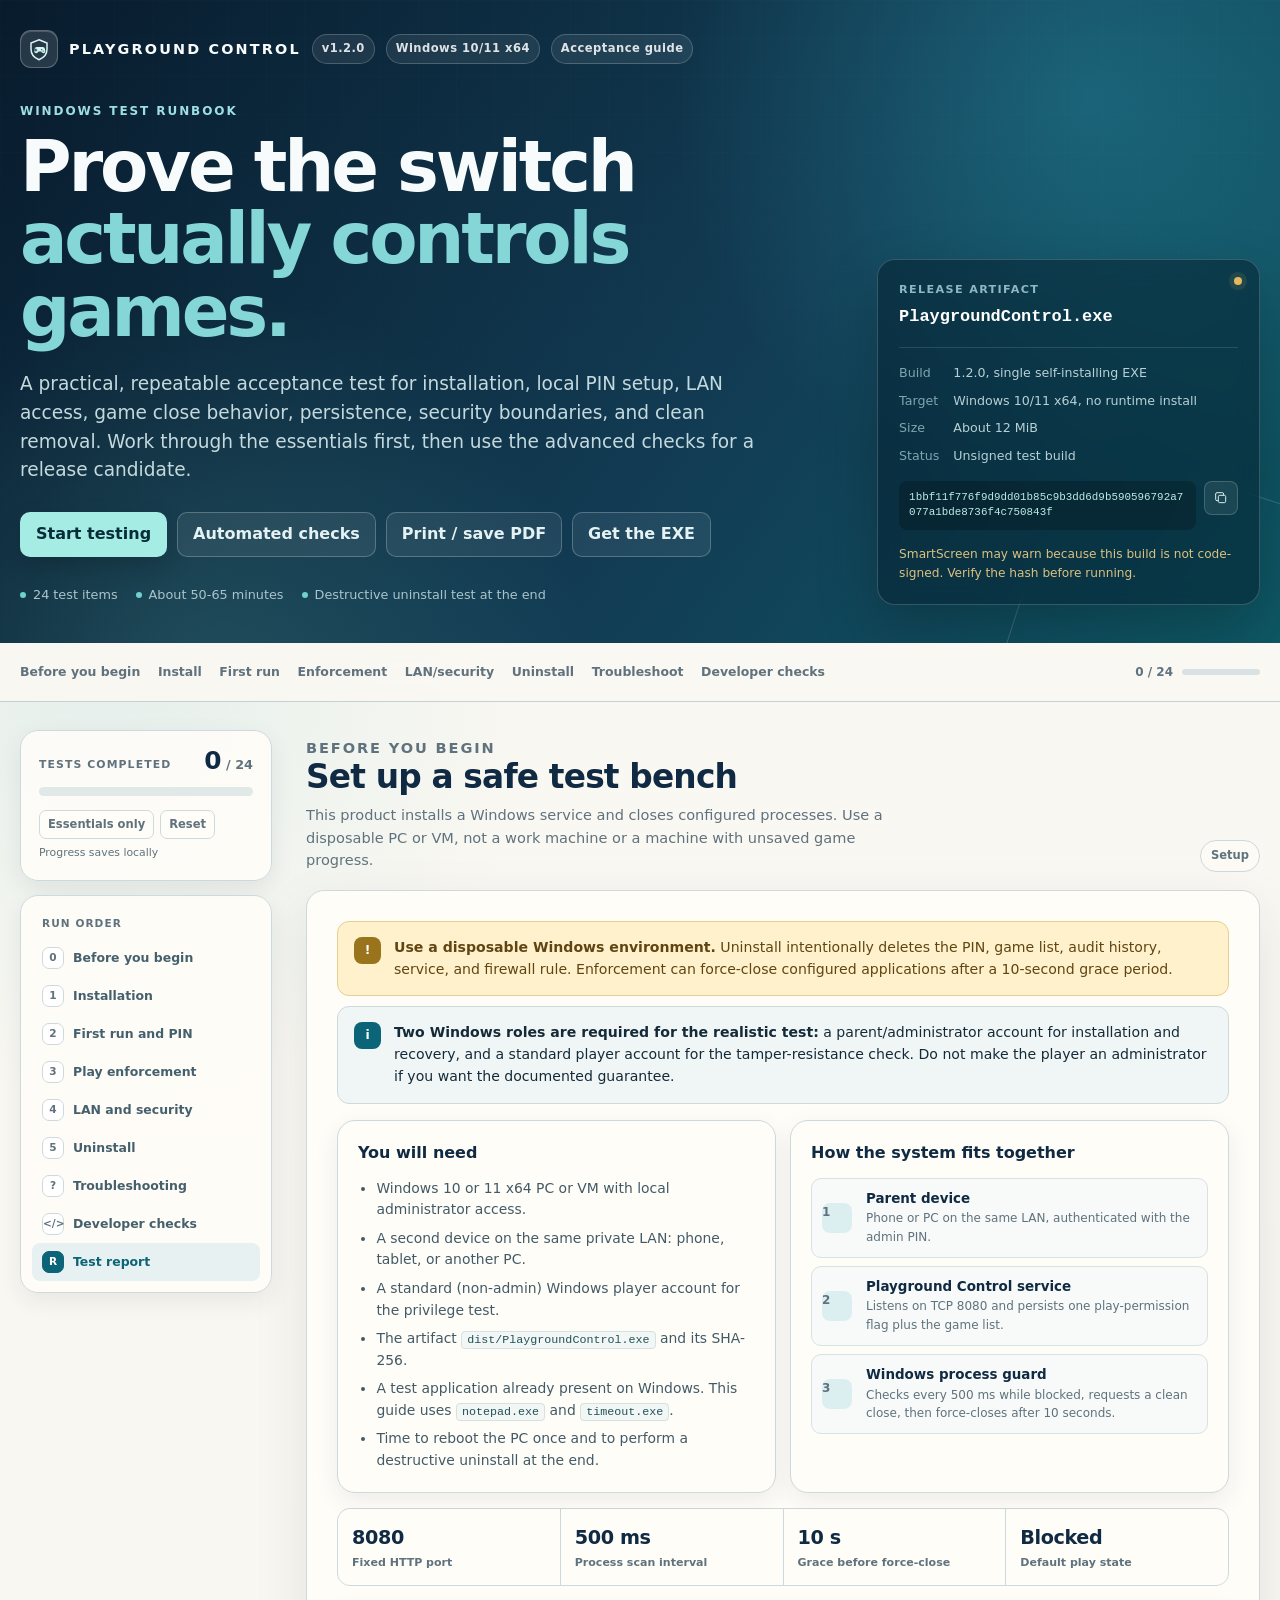
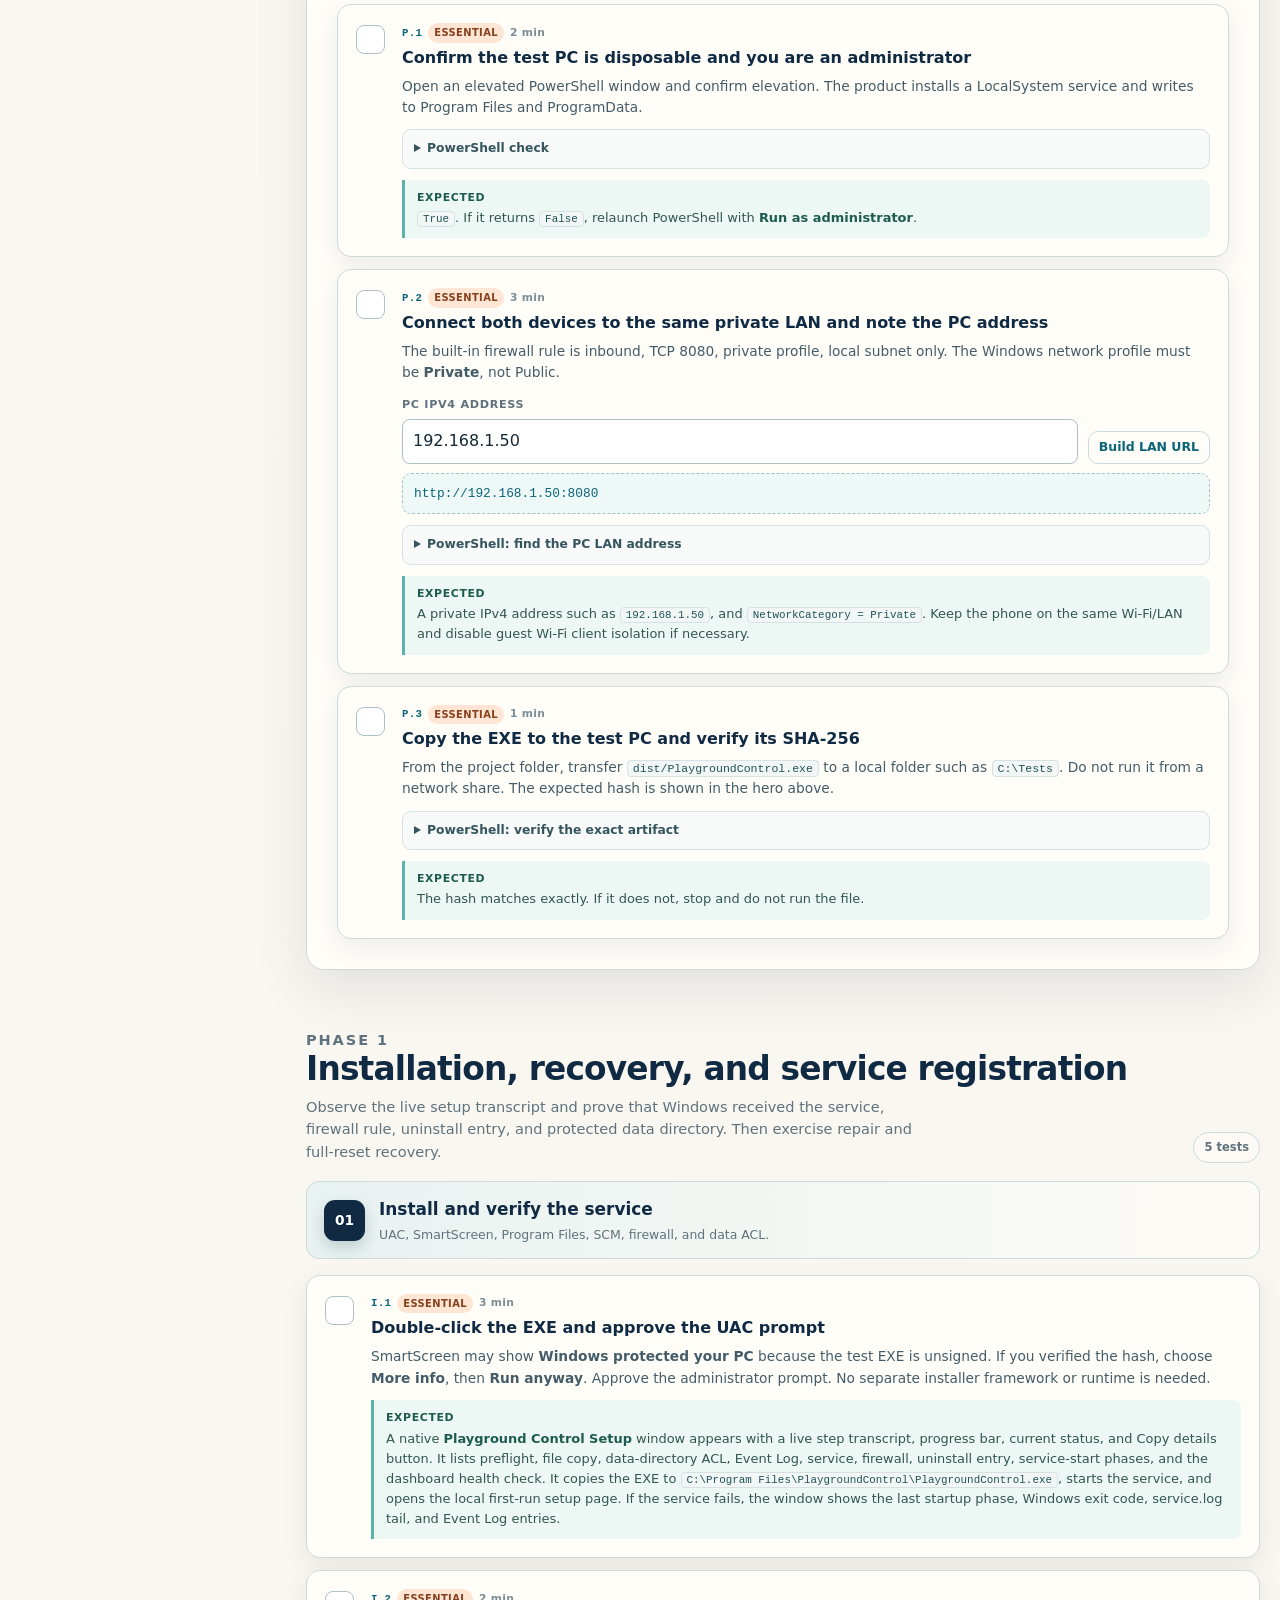
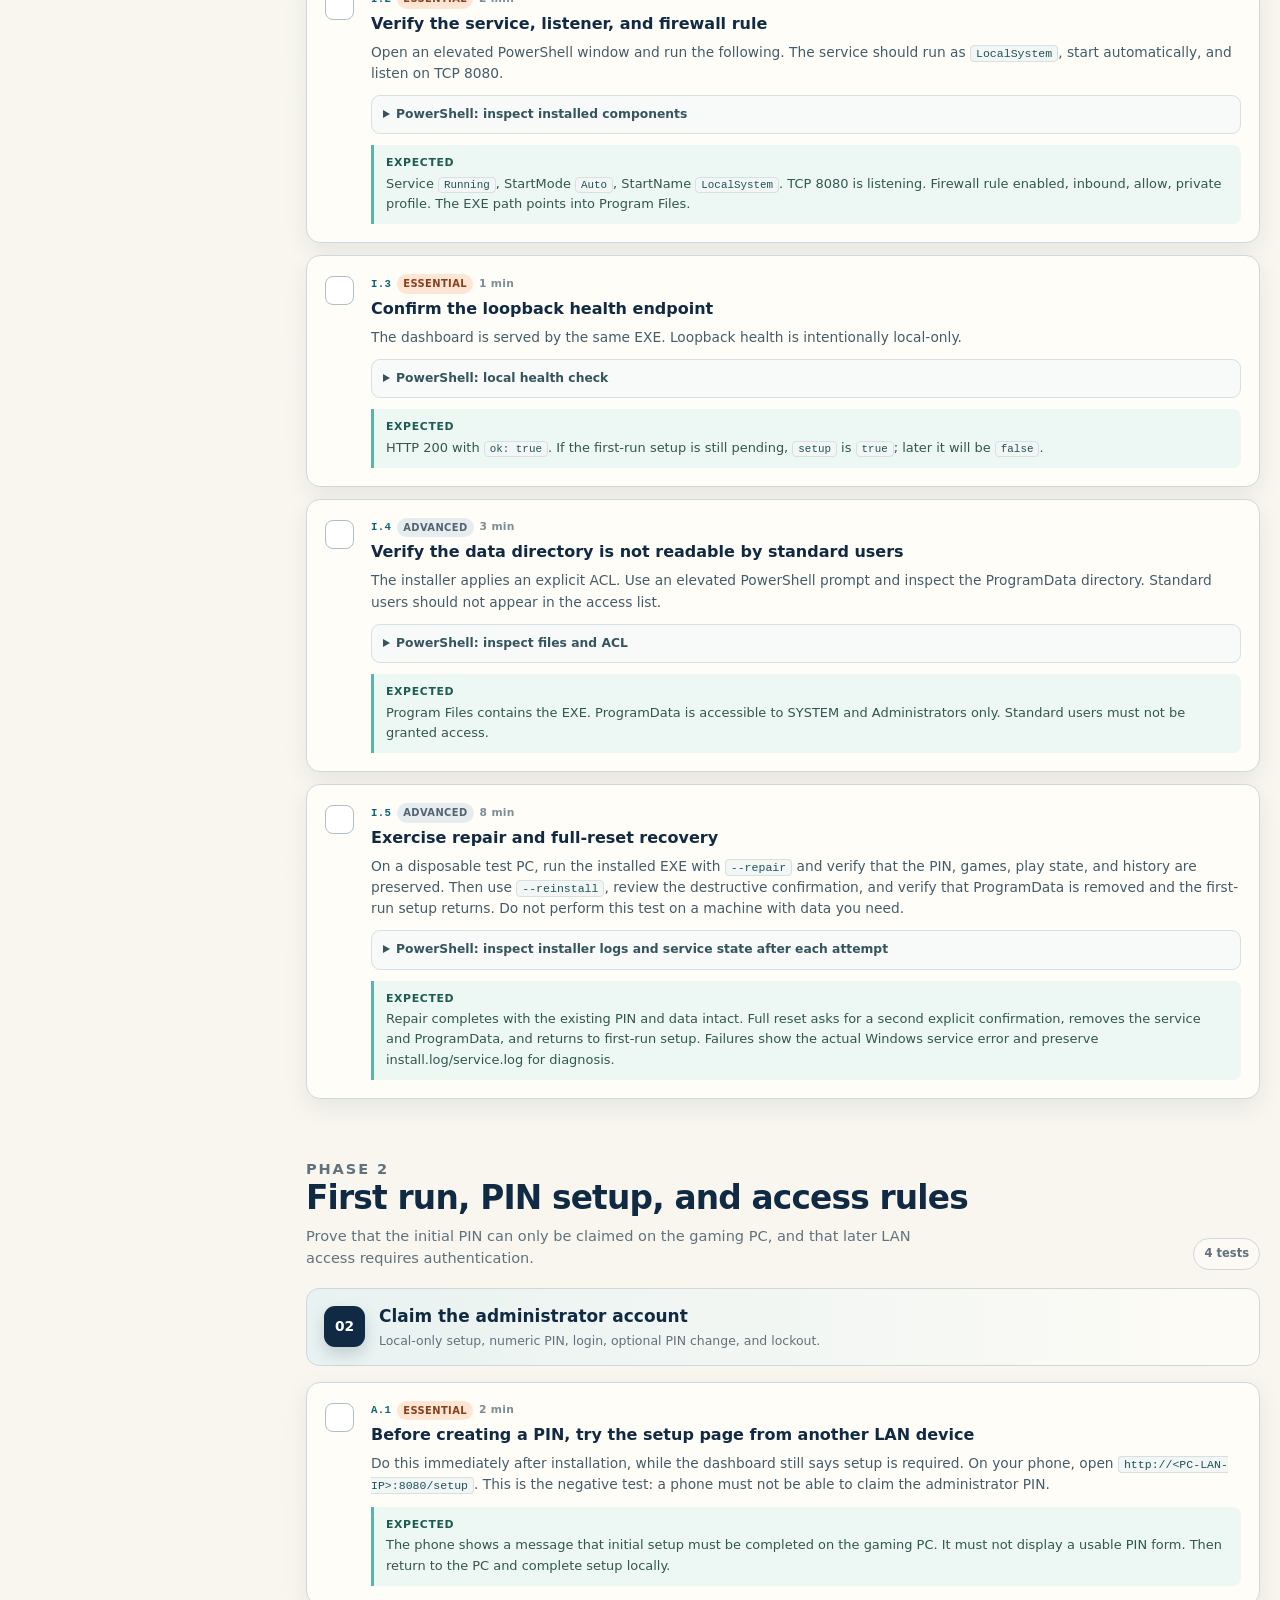
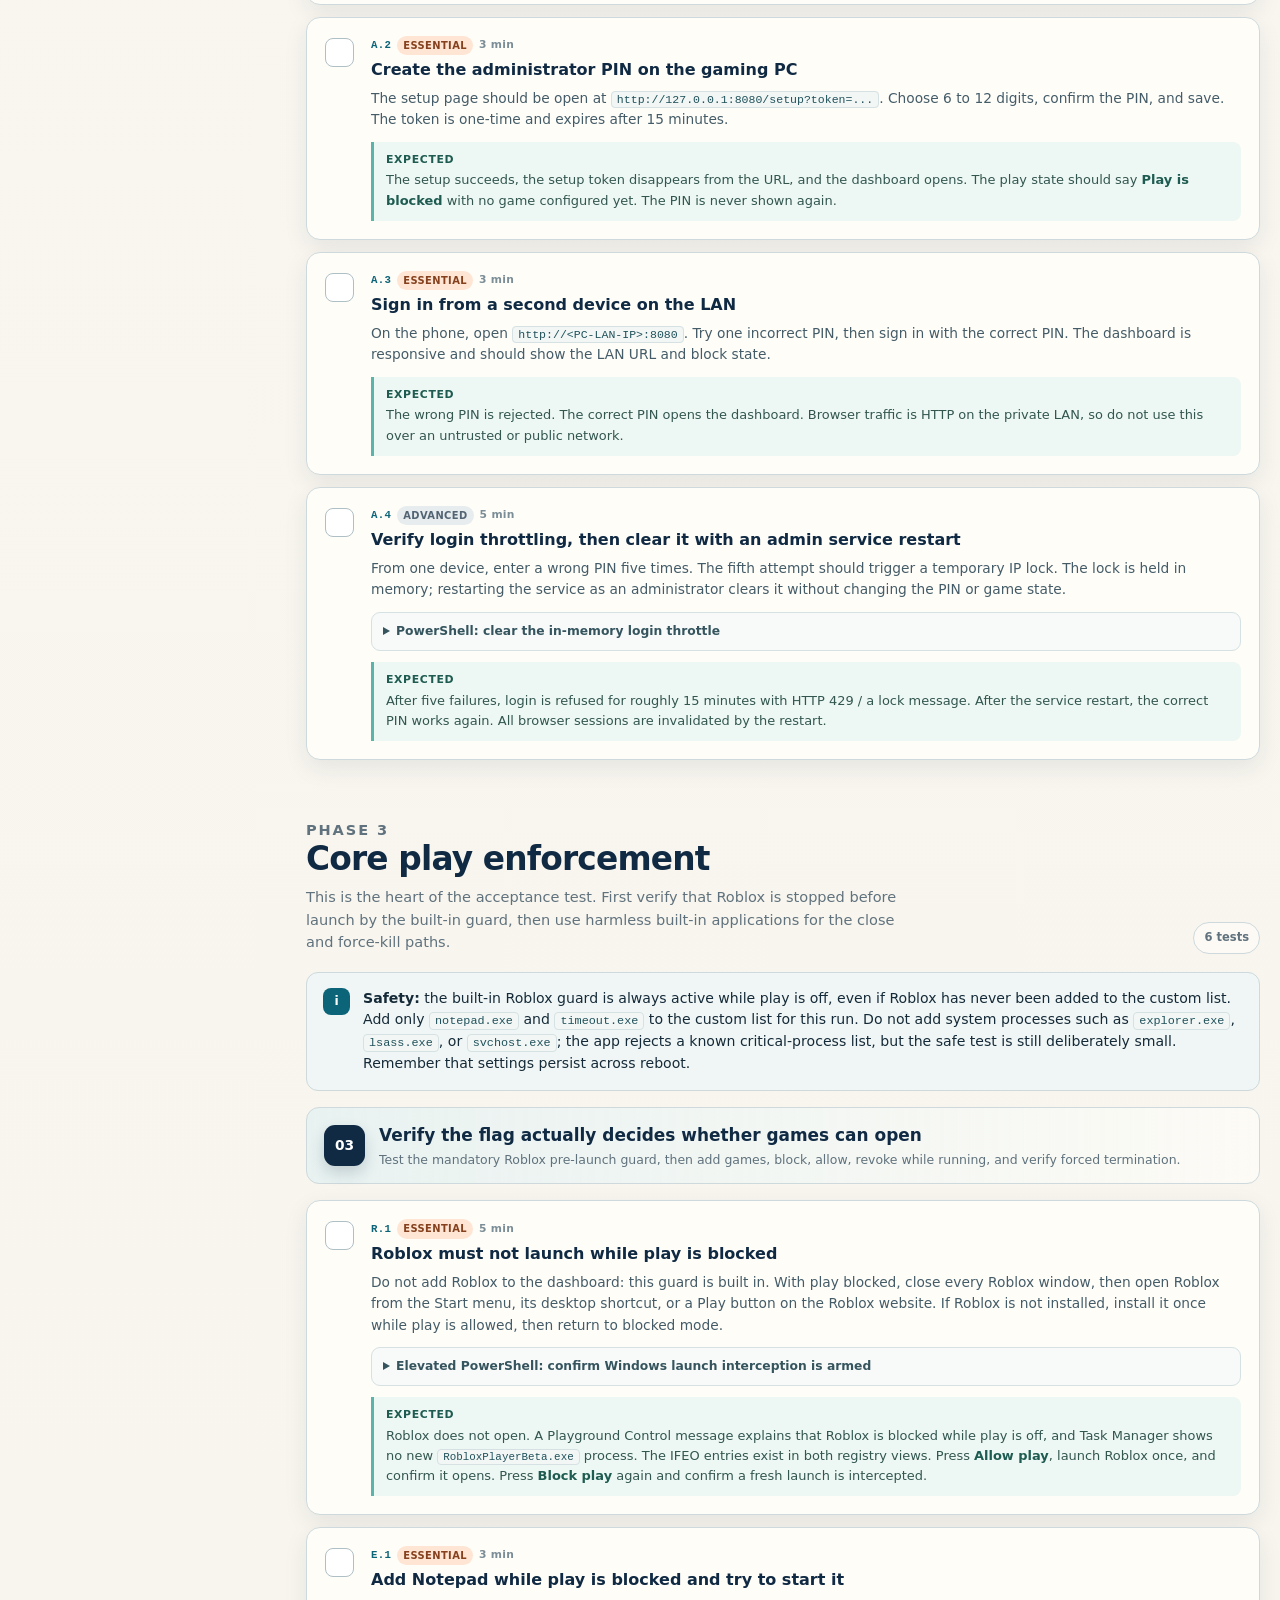
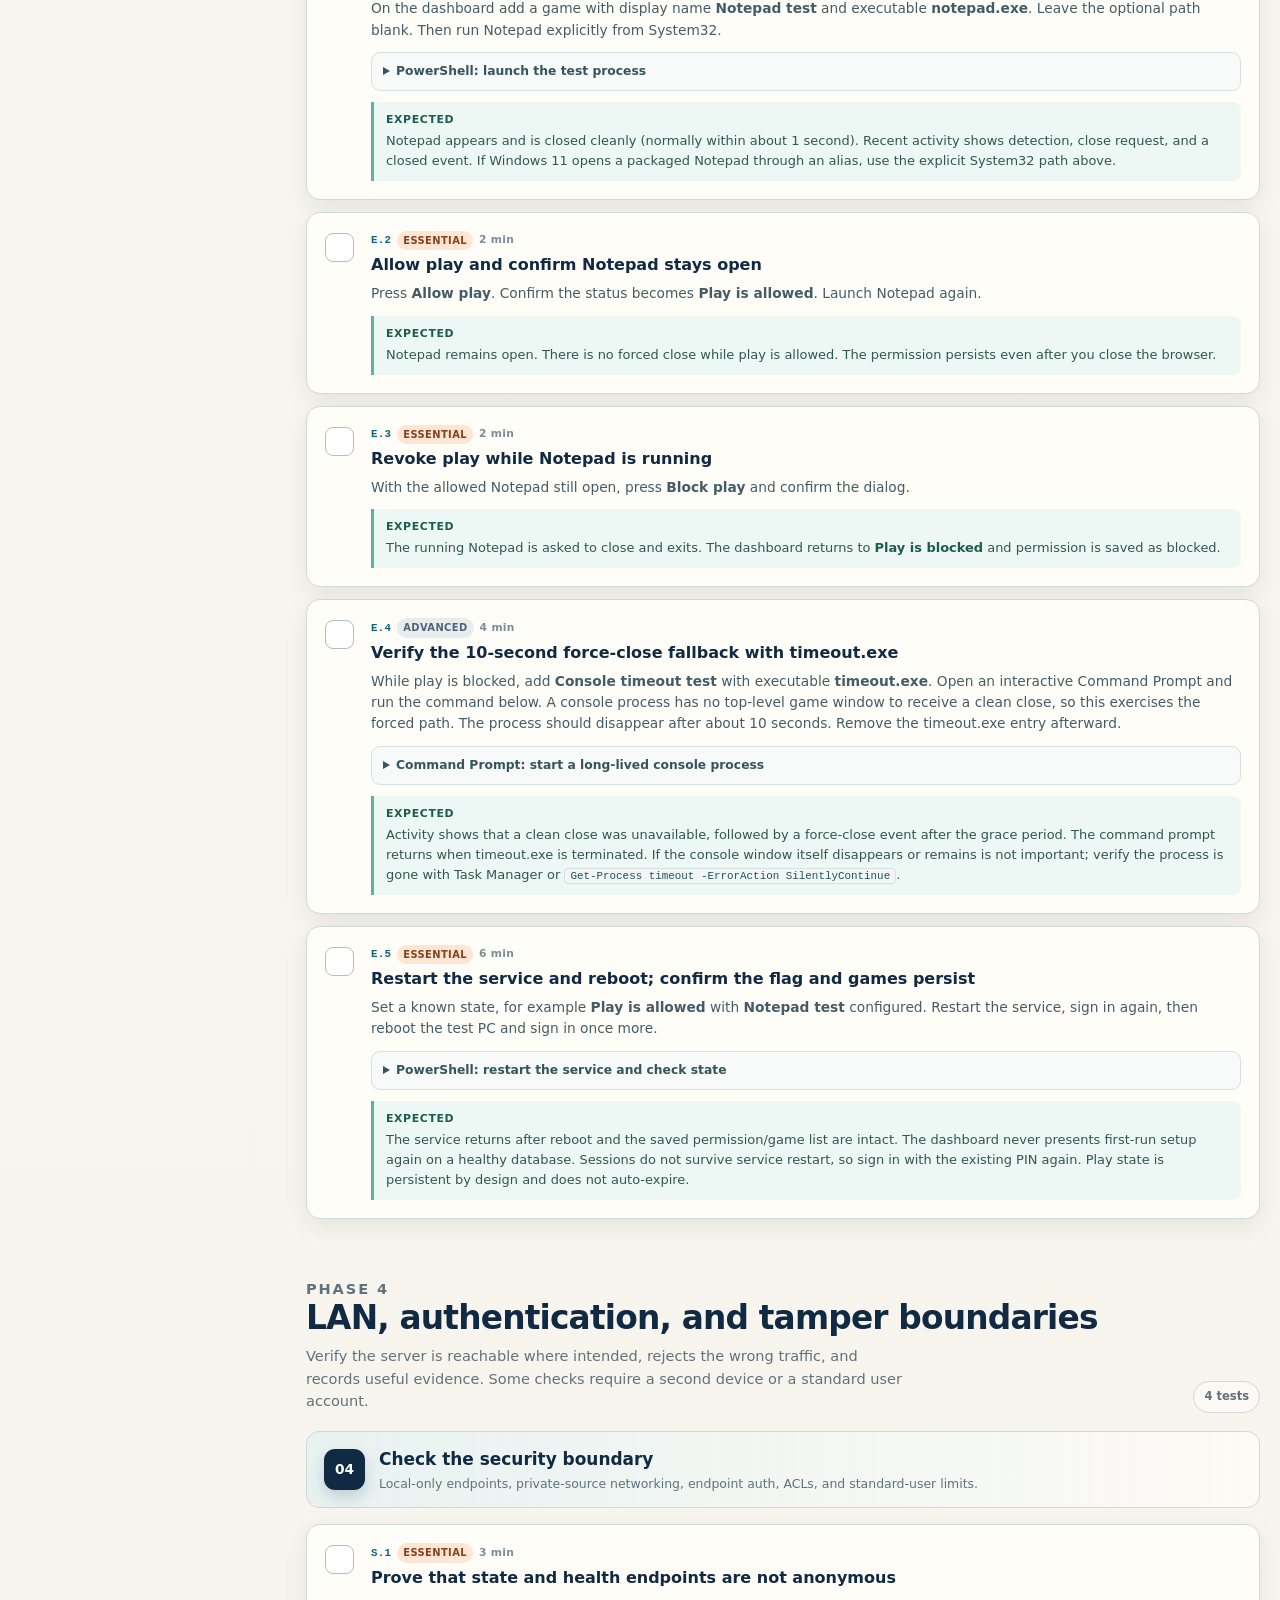
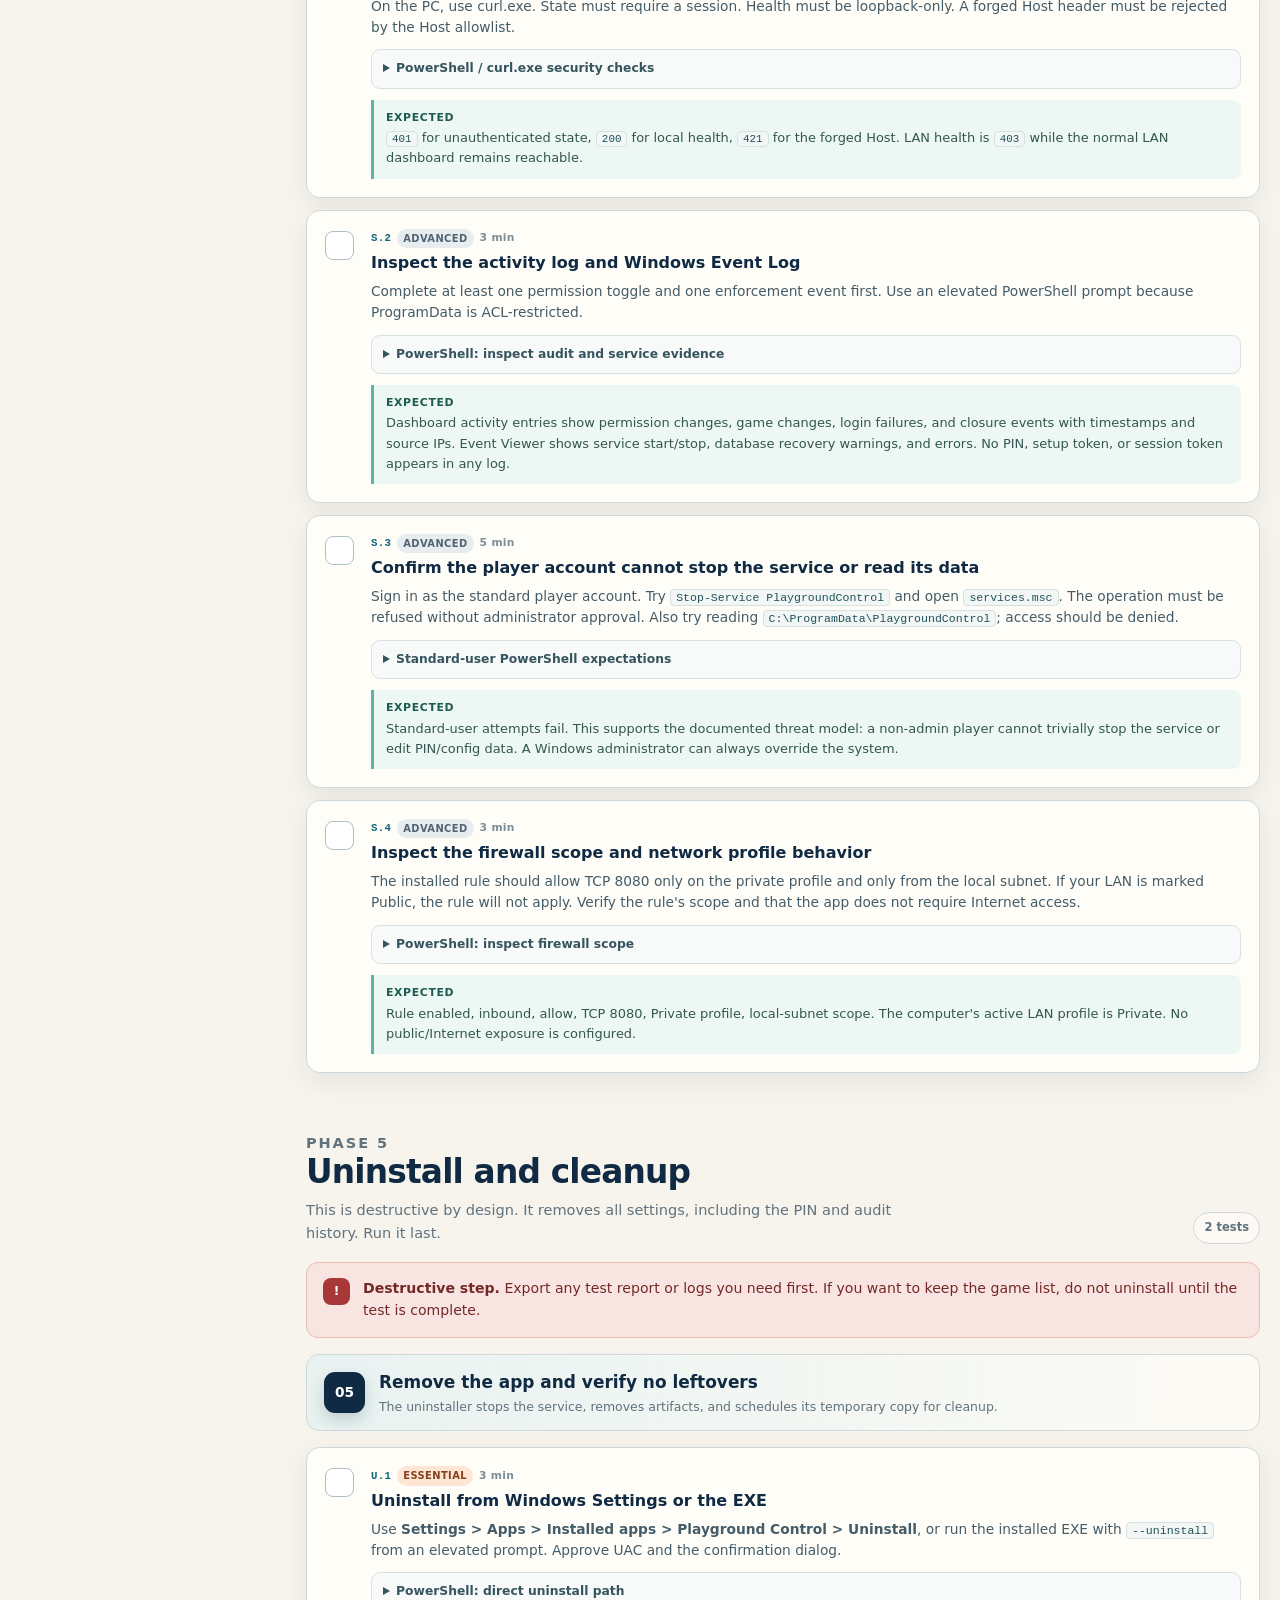
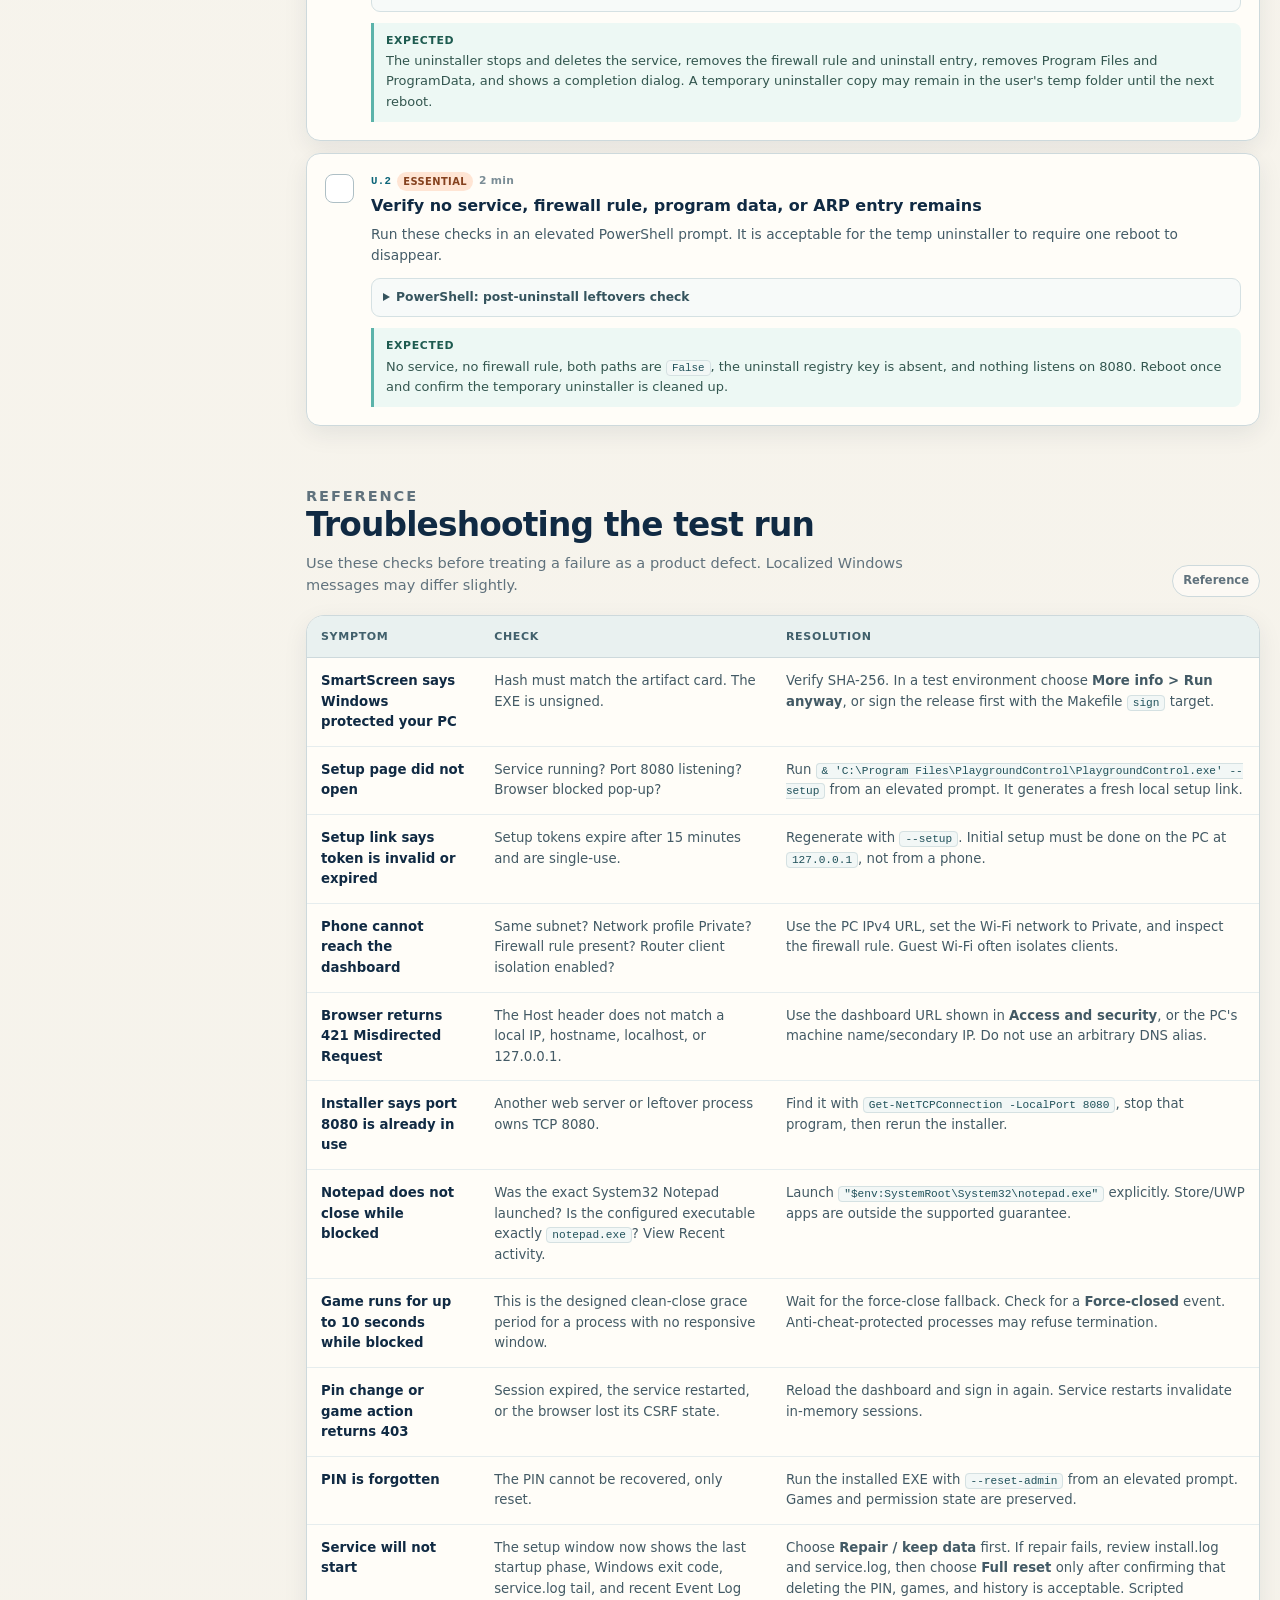
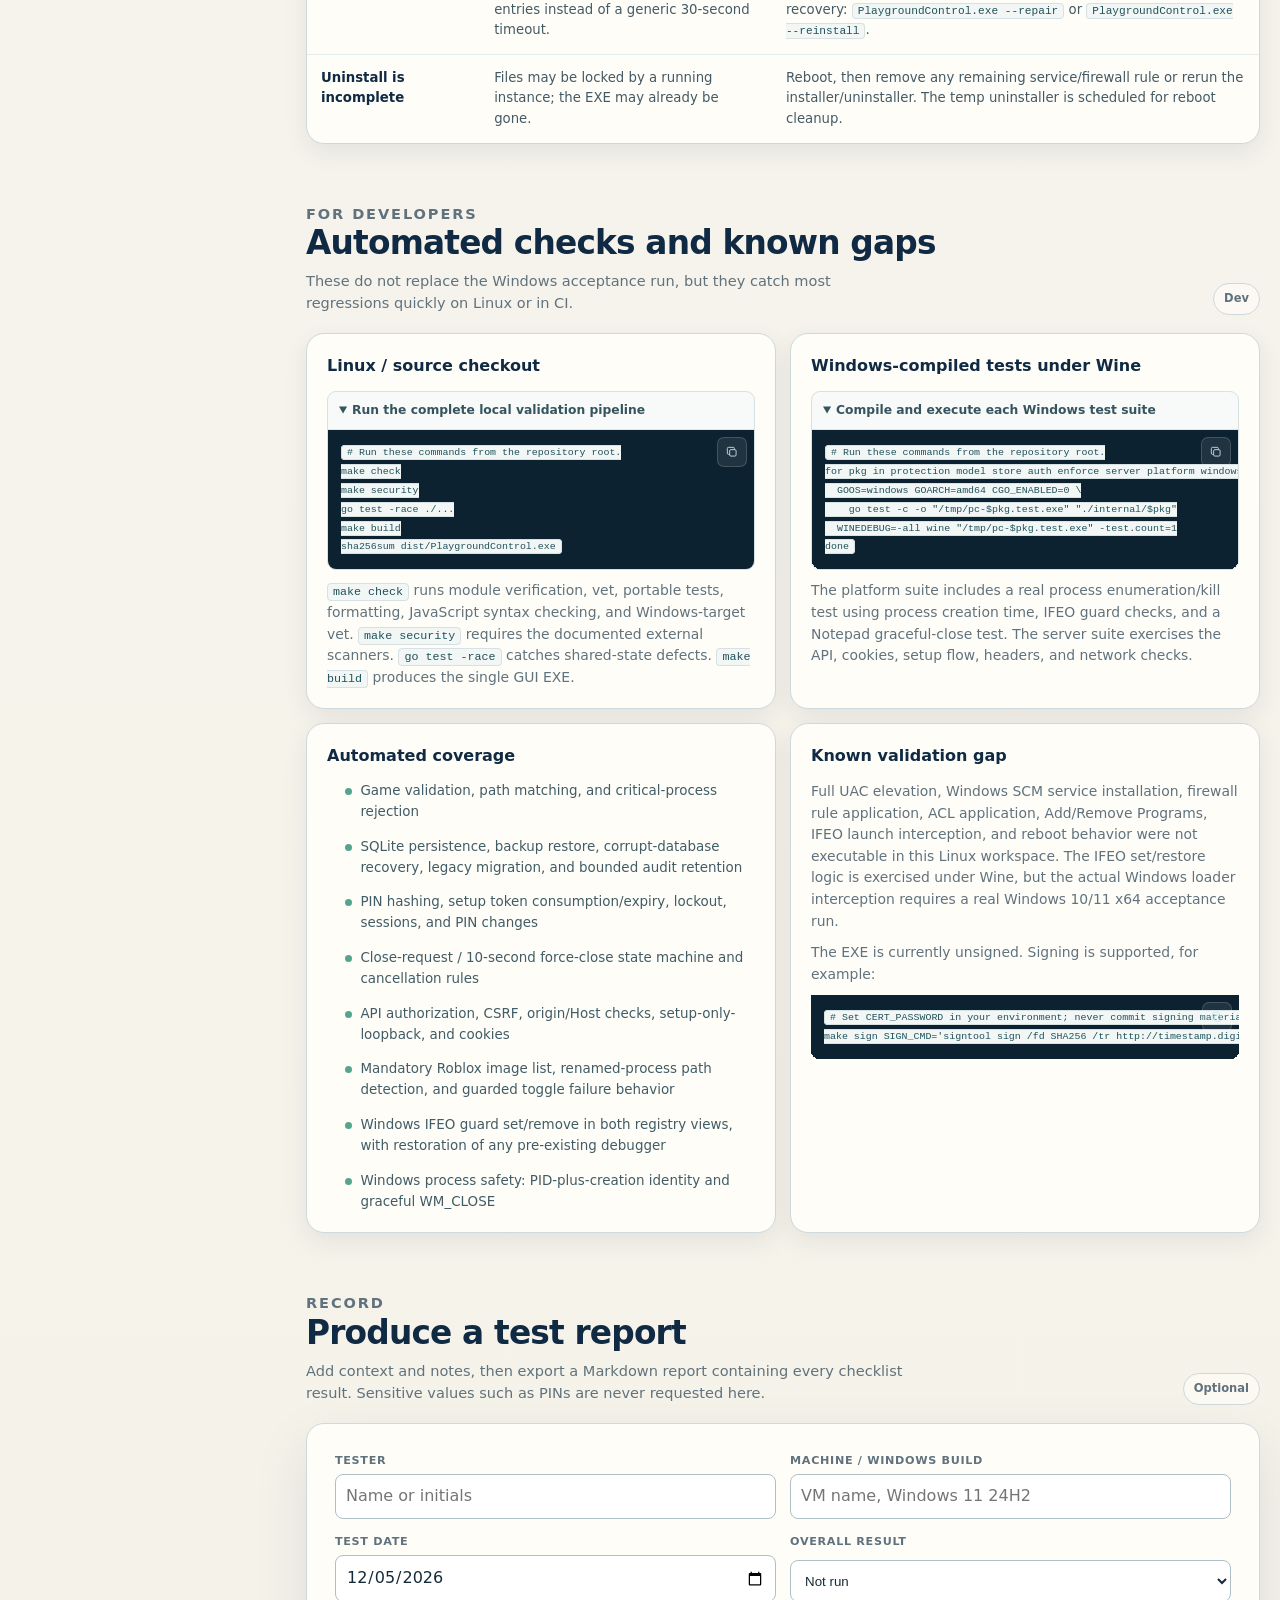
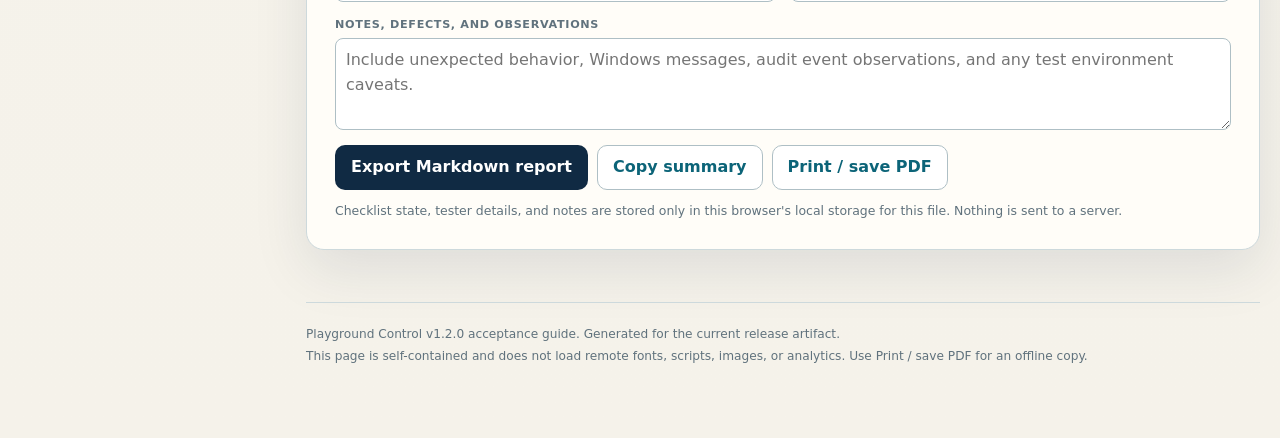
==== TESTING.html @ bfdab725 "Fix installer recovery and service startup diagnostics Add a native setup progress window with servi" ====
<!doctype html>
<html lang="en">
<head>
<meta charset="utf-8">
<meta name="viewport" content="width=device-width, initial-scale=1">
<meta name="theme-color" content="#102a43">
<title>Playground Control - Windows acceptance test guide</title>
<style>
  :root {
    color-scheme: light;
    --navy: #102a43;
    --navy-deep: #081b2c;
    --teal: #0c6478;
    --teal-bright: #2da5b8;
    --mint: #dff3ef;
    --blue-soft: #dcecf4;
    --paper: #f5f2ea;
    --surface: #fffdf8;
    --surface-2: #eef4f3;
    --ink: #152a38;
    --muted: #60727d;
    --line: #cdd9dc;
    --line-strong: #aebfc5;
    --danger: #a83838;
    --danger-soft: #f8e5e1;
    --warning: #825d10;
    --warning-soft: #fff1cc;
    --success: #21694b;
    --success-soft: #dff1e7;
    --code: #0d2231;
    --code-ink: #dce9e9;
    --shadow: 0 20px 55px rgba(16, 42, 67, 0.10);
    --shadow-small: 0 8px 24px rgba(16, 42, 67, 0.08);
    --radius: 18px;
    --radius-small: 11px;
    --max: 1440px;
  }

  * { box-sizing: border-box; }

  html {
    scroll-behavior: smooth;
    scroll-padding-top: 88px;
  }

  body {
    margin: 0;
    color: var(--ink);
    background:
      radial-gradient(circle at 8% 5%, rgba(45, 165, 184, 0.10), transparent 28rem),
      linear-gradient(180deg, #faf8f2 0%, var(--paper) 100%);
    font-family: "Segoe UI", system-ui, -apple-system, BlinkMacSystemFont, sans-serif;
    line-height: 1.55;
  }

  a { color: var(--teal); }
  button, input, textarea { font: inherit; }
  button { cursor: pointer; }

  button:focus-visible,
  a:focus-visible,
  input:focus-visible,
  textarea:focus-visible,
  summary:focus-visible,
  input[type="checkbox"]:focus-visible + .checkbox-ui {
    outline: 3px solid rgba(45, 165, 184, 0.48);
    outline-offset: 3px;
  }

  .skip-link {
    position: fixed;
    top: -100px;
    left: 16px;
    z-index: 100;
    padding: 10px 14px;
    border-radius: 8px;
    color: #fff;
    background: var(--navy);
  }
  .skip-link:focus { top: 12px; }

  .hero {
    position: relative;
    overflow: hidden;
    color: #f7fbfb;
    background:
      radial-gradient(circle at 85% 15%, rgba(45, 165, 184, 0.34), transparent 26rem),
      radial-gradient(circle at 16% 105%, rgba(101, 188, 174, 0.20), transparent 24rem),
      linear-gradient(125deg, var(--navy-deep), #123c54 58%, #0e5865);
  }

  .hero::before {
    content: "";
    position: absolute;
    inset: 0;
    opacity: 0.20;
    background-image:
      linear-gradient(rgba(255,255,255,0.06) 1px, transparent 1px),
      linear-gradient(90deg, rgba(255,255,255,0.06) 1px, transparent 1px);
    background-size: 38px 38px;
    mask-image: linear-gradient(to bottom, #000, transparent 92%);
    pointer-events: none;
  }

  .hero::after {
    content: "";
    position: absolute;
    width: 420px;
    height: 420px;
    right: -140px;
    bottom: -270px;
    border: 1px solid rgba(255,255,255,0.17);
    border-radius: 42%;
    transform: rotate(18deg);
    pointer-events: none;
  }

  .hero-inner {
    position: relative;
    z-index: 1;
    width: min(var(--max), calc(100% - 40px));
    margin: 0 auto;
    padding: 30px 0 38px;
  }

  .brand-line {
    display: flex;
    flex-wrap: wrap;
    align-items: center;
    gap: 11px;
    margin-bottom: 34px;
  }

  .brand-mark {
    display: grid;
    place-items: center;
    width: 38px;
    height: 38px;
    border: 1px solid rgba(255,255,255,0.24);
    border-radius: 11px;
    background: rgba(255,255,255,0.12);
    box-shadow: inset 0 1px 0 rgba(255,255,255,0.18);
  }
  .brand-mark svg { width: 24px; height: 24px; }

  .brand-name {
    margin: 0;
    font-size: 0.9rem;
    font-weight: 800;
    letter-spacing: 0.15em;
    text-transform: uppercase;
  }

  .release-chip,
  .mini-chip {
    display: inline-flex;
    align-items: center;
    gap: 6px;
    padding: 5px 9px;
    border: 1px solid rgba(255,255,255,0.20);
    border-radius: 999px;
    color: rgba(255,255,255,0.86);
    background: rgba(255,255,255,0.08);
    font-size: 0.72rem;
    font-weight: 700;
    letter-spacing: 0.04em;
  }

  .hero-grid {
    display: grid;
    grid-template-columns: minmax(0, 1.45fr) minmax(300px, 0.7fr);
    gap: clamp(28px, 5vw, 78px);
    align-items: end;
  }

  .kicker {
    margin: 0 0 10px;
    color: #9edfe4;
    font-size: 0.75rem;
    font-weight: 800;
    letter-spacing: 0.16em;
    text-transform: uppercase;
  }

  .hero h1 {
    max-width: 860px;
    margin: 0;
    font-size: clamp(2.35rem, 5.5vw, 4.6rem);
    line-height: 1.03;
    letter-spacing: -0.045em;
  }

  .hero h1 span { color: #85d7d7; }

  .lede {
    max-width: 760px;
    margin: 22px 0 0;
    color: #c4d9de;
    font-size: clamp(1rem, 1.7vw, 1.16rem);
  }

  .hero-actions {
    display: flex;
    flex-wrap: wrap;
    gap: 10px;
    margin-top: 27px;
  }

  .button {
    display: inline-flex;
    align-items: center;
    justify-content: center;
    gap: 8px;
    min-height: 42px;
    padding: 9px 15px;
    border: 1px solid transparent;
    border-radius: 10px;
    font-weight: 750;
    text-decoration: none;
    transition: transform 120ms ease, background-color 120ms ease, border-color 120ms ease;
  }
  .button:hover { transform: translateY(-1px); }
  .button.primary {
    color: #062d38;
    background: #a5ece5;
    box-shadow: 0 10px 25px rgba(0,0,0,0.17);
  }
  .button.primary:hover { background: #c0f7f0; }
  .button.ghost {
    color: #e4f2f4;
    border-color: rgba(255,255,255,0.23);
    background: rgba(255,255,255,0.07);
  }
  .button.ghost:hover { background: rgba(255,255,255,0.13); }
  .button.small {
    min-height: 33px;
    padding: 5px 10px;
    color: var(--teal);
    border-color: var(--line);
    background: var(--surface);
    font-size: 0.78rem;
  }

  .hero-meta {
    display: flex;
    flex-wrap: wrap;
    gap: 18px;
    margin-top: 28px;
    color: #a9c4cb;
    font-size: 0.8rem;
  }
  .hero-meta span::before {
    content: "";
    display: inline-block;
    width: 6px;
    height: 6px;
    margin-right: 7px;
    border-radius: 50%;
    background: #6ed1cb;
    vertical-align: 1px;
  }

  .artifact-card {
    position: relative;
    padding: 21px;
    border: 1px solid rgba(255,255,255,0.18);
    border-radius: var(--radius);
    background: rgba(4, 26, 40, 0.48);
    box-shadow: 0 24px 60px rgba(0,0,0,0.22);
    backdrop-filter: blur(10px);
  }

  .artifact-card::before {
    content: "";
    position: absolute;
    top: 17px;
    right: 17px;
    width: 8px;
    height: 8px;
    border-radius: 50%;
    background: #e4b95d;
    box-shadow: 0 0 0 5px rgba(228,185,93,0.10);
  }

  .artifact-label {
    margin: 0 0 6px;
    color: #8fb7c1;
    font-size: 0.70rem;
    font-weight: 800;
    letter-spacing: 0.12em;
    text-transform: uppercase;
  }

  .artifact-name {
    margin: 0;
    color: #fff;
    font-family: ui-monospace, "Cascadia Mono", Consolas, monospace;
    font-size: 1.06rem;
    font-weight: 700;
    overflow-wrap: anywhere;
  }

  .artifact-meta {
    display: grid;
    grid-template-columns: auto 1fr;
    gap: 8px 14px;
    margin: 17px 0 0;
    padding-top: 15px;
    border-top: 1px solid rgba(255,255,255,0.12);
    color: #b7d0d5;
    font-size: 0.79rem;
  }
  .artifact-meta dt { color: #7fa5af; }
  .artifact-meta dd { margin: 0; overflow-wrap: anywhere; }

  .hash-row {
    display: flex;
    align-items: flex-start;
    gap: 8px;
    margin-top: 15px;
  }
  .hash {
    flex: 1;
    margin: 0;
    padding: 9px 10px;
    border-radius: 8px;
    color: #beece5;
    background: rgba(0,0,0,0.22);
    font-family: ui-monospace, "Cascadia Mono", Consolas, monospace;
    font-size: 0.68rem;
    line-height: 1.45;
    overflow-wrap: anywhere;
  }
  .icon-button {
    display: inline-grid;
    flex: 0 0 auto;
    place-items: center;
    width: 34px;
    height: 34px;
    border: 1px solid rgba(255,255,255,0.18);
    border-radius: 8px;
    color: #d8ebee;
    background: rgba(255,255,255,0.08);
  }
  .icon-button:hover { background: rgba(255,255,255,0.15); }
  .icon-button svg { width: 16px; height: 16px; }

  .artifact-warning {
    margin: 15px 0 0;
    color: #dbc181;
    font-size: 0.76rem;
  }

  .top-nav {
    position: sticky;
    top: 0;
    z-index: 20;
    border-bottom: 1px solid rgba(174, 191, 197, 0.7);
    background: rgba(250, 248, 242, 0.91);
    backdrop-filter: blur(14px);
  }

  .top-nav-inner {
    display: flex;
    align-items: center;
    justify-content: space-between;
    gap: 16px;
    width: min(var(--max), calc(100% - 40px));
    margin: 0 auto;
    min-height: 58px;
  }

  .top-nav-links {
    display: flex;
    gap: 1.1rem;
    overflow-x: auto;
    scrollbar-width: none;
  }
  .top-nav-links::-webkit-scrollbar { display: none; }
  .top-nav a {
    position: relative;
    flex: 0 0 auto;
    padding: 17px 0;
    color: var(--muted);
    font-size: 0.78rem;
    font-weight: 750;
    text-decoration: none;
  }
  .top-nav a:hover,
  .top-nav a.active { color: var(--teal); }
  .top-nav a.active::after {
    content: "";
    position: absolute;
    right: 0;
    bottom: 9px;
    left: 0;
    height: 2px;
    border-radius: 2px;
    background: var(--teal-bright);
  }

  .nav-progress {
    display: flex;
    align-items: center;
    gap: 9px;
    flex: 0 0 auto;
    color: var(--muted);
    font-size: 0.75rem;
    font-weight: 700;
  }
  .mini-bar {
    width: 78px;
    height: 6px;
    overflow: hidden;
    border-radius: 99px;
    background: #d8e2e4;
  }
  .mini-bar span {
    display: block;
    width: 0;
    height: 100%;
    border-radius: inherit;
    background: linear-gradient(90deg, var(--teal), var(--teal-bright));
    transition: width 220ms ease;
  }

  .page {
    display: grid;
    grid-template-columns: 252px minmax(0, 1fr);
    gap: 34px;
    width: min(var(--max), calc(100% - 40px));
    margin: 28px auto 64px;
    align-items: start;
  }

  .sidebar {
    position: sticky;
    top: 86px;
    display: grid;
    gap: 14px;
  }

  .progress-card,
  .side-nav {
    border: 1px solid var(--line);
    border-radius: var(--radius);
    background: rgba(255, 253, 248, 0.86);
    box-shadow: var(--shadow-small);
  }

  .progress-card { padding: 18px; }

  .progress-top {
    display: flex;
    align-items: flex-end;
    justify-content: space-between;
    gap: 10px;
  }
  .progress-label {
    color: var(--muted);
    font-size: 0.68rem;
    font-weight: 800;
    letter-spacing: 0.1em;
    text-transform: uppercase;
  }
  .progress-number {
    color: var(--navy);
    font-size: 1.55rem;
    font-weight: 850;
    line-height: 1;
  }
  .progress-number small {
    color: var(--muted);
    font-size: 0.8rem;
    font-weight: 650;
  }
  .progress-track {
    height: 9px;
    margin-top: 13px;
    overflow: hidden;
    border-radius: 99px;
    background: #e0e8e8;
  }
  .progress-track span {
    display: block;
    width: 0;
    height: 100%;
    border-radius: inherit;
    background: linear-gradient(90deg, #0b6478, #43b8bb);
    transition: width 260ms ease;
  }
  .progress-controls {
    display: flex;
    flex-wrap: wrap;
    gap: 6px;
    margin-top: 14px;
  }
  .progress-controls button {
    padding: 5px 8px;
    border: 1px solid var(--line);
    border-radius: 7px;
    color: var(--muted);
    background: var(--surface);
    font-size: 0.72rem;
    font-weight: 700;
  }
  .progress-controls button[aria-pressed="true"] {
    color: var(--teal);
    border-color: #92cbd2;
    background: #e2f2f3;
  }

  .side-nav { padding: 11px; }
  .side-nav p {
    margin: 8px 10px 7px;
    color: var(--muted);
    font-size: 0.66rem;
    font-weight: 800;
    letter-spacing: 0.1em;
    text-transform: uppercase;
  }
  .side-nav a {
    display: flex;
    align-items: center;
    gap: 9px;
    padding: 8px 10px;
    border-radius: 8px;
    color: #45606d;
    font-size: 0.78rem;
    font-weight: 650;
    text-decoration: none;
  }
  .side-nav a:hover,
  .side-nav a.active {
    color: var(--teal);
    background: #e7f1f1;
  }
  .step-dot {
    width: 22px;
    height: 22px;
    display: grid;
    flex: 0 0 auto;
    place-items: center;
    border: 1px solid var(--line);
    border-radius: 7px;
    color: var(--muted);
    background: #fff;
    font-size: 0.66rem;
    font-weight: 800;
  }
  .side-nav a.active .step-dot {
    color: #fff;
    border-color: var(--teal);
    background: var(--teal);
  }

  main { min-width: 0; }

  section {
    margin-bottom: 52px;
    scroll-margin-top: 86px;
  }

  .section-eyebrow {
    margin: 0 0 5px;
    color: var(--teal);
    font-size: 0.72rem;
    font-weight: 850;
    letter-spacing: 0.13em;
    text-transform: uppercase;
  }

  .section-heading {
    display: flex;
    align-items: flex-end;
    justify-content: space-between;
    gap: 18px;
    margin-bottom: 18px;
  }
  .section-heading h2 {
    margin: 0;
    color: var(--navy);
    font-size: clamp(1.5rem, 3vw, 2.05rem);
    line-height: 1.15;
    letter-spacing: -0.025em;
  }
  .section-heading p {
    max-width: 610px;
    margin: 7px 0 0;
    color: var(--muted);
    font-size: 0.91rem;
  }
  .section-count {
    flex: 0 0 auto;
    padding: 6px 10px;
    border: 1px solid var(--line);
    border-radius: 999px;
    color: var(--muted);
    background: rgba(255,253,248,0.7);
    font-size: 0.72rem;
    font-weight: 750;
  }

  .hero-card {
    padding: clamp(20px, 3vw, 30px);
    border: 1px solid var(--line);
    border-radius: var(--radius);
    background: var(--surface);
    box-shadow: var(--shadow);
  }

  .callout {
    display: flex;
    align-items: flex-start;
    gap: 13px;
    padding: 15px 16px;
    border: 1px solid var(--line);
    border-radius: 12px;
    background: #f0f6f5;
    font-size: 0.88rem;
  }
  .callout + .callout { margin-top: 10px; }
  .callout.warning {
    color: #604512;
    border-color: #e5ce91;
    background: var(--warning-soft);
  }
  .callout.danger {
    color: #742828;
    border-color: #e6bcb4;
    background: var(--danger-soft);
  }
  .callout.success {
    color: #1b583f;
    border-color: #b7d9c7;
    background: var(--success-soft);
  }
  .callout-icon {
    display: grid;
    flex: 0 0 auto;
    place-items: center;
    width: 27px;
    height: 27px;
    border-radius: 8px;
    color: #fff;
    background: var(--teal);
    font-size: 0.77rem;
    font-weight: 850;
  }
  .callout.warning .callout-icon { background: #9a731d; }
  .callout.danger .callout-icon { background: var(--danger); }
  .callout.success .callout-icon { background: var(--success); }
  .callout p { margin: 0; }
  .callout strong { font-weight: 800; }

  .overview-grid {
    display: grid;
    grid-template-columns: repeat(2, minmax(0, 1fr));
    gap: 14px;
    margin-top: 16px;
  }

  .info-card {
    padding: 20px;
    border: 1px solid var(--line);
    border-radius: var(--radius);
    background: var(--surface);
    box-shadow: var(--shadow-small);
  }
  .info-card h3 {
    margin: 0 0 12px;
    color: var(--navy);
    font-size: 1rem;
  }
  .info-card p { margin: 0 0 10px; color: var(--muted); font-size: 0.87rem; }
  .info-card p:last-child { margin-bottom: 0; }
  .info-card ul {
    margin: 0;
    padding-left: 1.15rem;
    color: #425a66;
    font-size: 0.87rem;
  }
  .info-card li + li { margin-top: 7px; }

  .flow {
    display: grid;
    gap: 8px;
    margin-top: 3px;
  }
  .flow-step {
    display: grid;
    grid-template-columns: 34px 1fr;
    gap: 10px;
    align-items: center;
    padding: 10px;
    border: 1px solid #d7e2e3;
    border-radius: 10px;
    background: #f7faf9;
  }
  .flow-step-num {
    display: grid;
    place-items: center;
    width: 30px;
    height: 30px;
    border-radius: 8px;
    color: var(--teal);
    background: #dceff0;
    font-size: 0.75rem;
    font-weight: 850;
  }
  .flow-step strong { display: block; color: var(--navy); font-size: 0.84rem; }
  .flow-step span { display: block; color: var(--muted); font-size: 0.75rem; }

  .stat-strip {
    display: grid;
    grid-template-columns: repeat(4, minmax(0, 1fr));
    gap: 1px;
    overflow: hidden;
    margin-top: 15px;
    border: 1px solid var(--line);
    border-radius: 13px;
    background: var(--line);
  }
  .stat {
    padding: 14px;
    background: var(--surface);
  }
  .stat b {
    display: block;
    color: var(--navy);
    font-size: 1.2rem;
    letter-spacing: -0.02em;
  }
  .stat span {
    display: block;
    margin-top: 2px;
    color: var(--muted);
    font-size: 0.69rem;
    font-weight: 650;
  }

  .phase {
    margin-bottom: 48px;
  }

  .phase-head {
    display: flex;
    align-items: center;
    gap: 14px;
    margin: 0 0 16px;
    padding: 14px 17px;
    border: 1px solid var(--line);
    border-radius: 13px;
    background: linear-gradient(90deg, #e8f2f1, rgba(255,253,248,0.72));
  }
  .phase-number {
    display: grid;
    flex: 0 0 auto;
    place-items: center;
    width: 41px;
    height: 41px;
    border-radius: 11px;
    color: #fff;
    background: var(--navy);
    font-size: 0.86rem;
    font-weight: 850;
    box-shadow: 0 7px 15px rgba(16, 42, 67, 0.18);
  }
  .phase-head h3 {
    margin: 0;
    color: var(--navy);
    font-size: 1.06rem;
  }
  .phase-head p {
    margin: 2px 0 0;
    color: var(--muted);
    font-size: 0.78rem;
  }

  .test-list { display: grid; gap: 12px; }

  .test-card {
    position: relative;
    display: grid;
    grid-template-columns: 32px minmax(0, 1fr);
    gap: 14px;
    padding: 18px;
    border: 1px solid var(--line);
    border-radius: 14px;
    background: var(--surface);
    box-shadow: var(--shadow-small);
    transition: border-color 150ms ease, background-color 150ms ease, opacity 150ms ease;
  }
  .test-card:hover { border-color: #a6c5c8; }
  .test-card:has(.test-checkbox:checked) {
    border-color: #a9cdc1;
    background: linear-gradient(90deg, #f3faf7, var(--surface));
  }
  .test-card:has(.test-checkbox:checked) .test-title {
    color: #3f6255;
  }

  .test-check {
    position: relative;
    display: block;
    width: 29px;
    height: 29px;
    margin-top: 2px;
  }
  .test-checkbox {
    position: absolute;
    width: 1px;
    height: 1px;
    opacity: 0;
  }
  .checkbox-ui {
    position: absolute;
    inset: 0;
    display: block;
    border: 1.5px solid #aebfc5;
    border-radius: 8px;
    background: #fff;
    transition: background-color 140ms ease, border-color 140ms ease;
  }
  .checkbox-ui::after {
    content: "";
    position: absolute;
    left: 9px;
    top: 5px;
    width: 7px;
    height: 12px;
    border-right: 2px solid #fff;
    border-bottom: 2px solid #fff;
    opacity: 0;
    transform: rotate(42deg) scale(0.7);
    transition: opacity 140ms ease, transform 140ms ease;
  }
  .test-checkbox:checked + .checkbox-ui {
    border-color: var(--success);
    background: var(--success);
  }
  .test-checkbox:checked + .checkbox-ui::after {
    opacity: 1;
    transform: rotate(42deg) scale(1);
  }

  .test-topline {
    display: flex;
    flex-wrap: wrap;
    align-items: center;
    gap: 6px;
    margin-bottom: 5px;
    color: var(--muted);
    font-size: 0.67rem;
    font-weight: 750;
    letter-spacing: 0.03em;
  }
  .test-id {
    color: var(--teal);
    font-family: ui-monospace, "Cascadia Mono", Consolas, monospace;
    font-weight: 800;
  }
  .level {
    padding: 2px 6px;
    border-radius: 99px;
    font-size: 0.62rem;
    font-weight: 800;
    letter-spacing: 0.04em;
    text-transform: uppercase;
  }
  .level.essential { color: #85411e; background: #ffe5d4; }
  .level.advanced { color: #526473; background: #e7edef; }
  .time { color: #7b8d96; font-weight: 600; }

  .test-title {
    margin: 0;
    color: var(--navy);
    font-size: 1rem;
    line-height: 1.25;
  }

  .test-body {
    margin: 8px 0 0;
    color: #445c68;
    font-size: 0.86rem;
  }
  .test-body code,
  .expected code,
  .trouble td code,
  .info-card code,
  .callout code,
  .report-card code {
    padding: 1px 5px;
    border: 1px solid #d5e1e2;
    border-radius: 4px;
    color: #20515a;
    background: #f2f7f6;
    font-family: ui-monospace, "Cascadia Mono", Consolas, monospace;
    font-size: 0.84em;
    overflow-wrap: anywhere;
  }

  .expected {
    margin-top: 11px;
    padding: 10px 12px;
    border-left: 3px solid #5bb3aa;
    border-radius: 0 8px 8px 0;
    color: #33564f;
    background: #edf8f4;
    font-size: 0.81rem;
  }
  .expected > strong:first-child {
    display: block;
    margin-bottom: 2px;
    color: #1e5b50;
    font-size: 0.68rem;
    letter-spacing: 0.06em;
    text-transform: uppercase;
  }
  .expected strong { color: #1e5b50; font-weight: 800; }

  details.command {
    margin-top: 11px;
    border: 1px solid #d5e1e3;
    border-radius: 9px;
    background: #f7faf9;
  }
  details.command summary {
    padding: 9px 11px;
    color: #35545e;
    cursor: pointer;
    font-size: 0.77rem;
    font-weight: 750;
    user-select: none;
  }
  details.command[open] summary { border-bottom: 1px solid #dce7e7; }
  .code-wrap { position: relative; }
  .code-wrap pre {
    margin: 0;
    padding: 13px 46px 13px 13px;
    overflow-x: auto;
    border-radius: 0 0 8px 8px;
    color: var(--code-ink);
    background: var(--code);
    font-family: ui-monospace, "Cascadia Mono", Consolas, monospace;
    font-size: 0.74rem;
    line-height: 1.6;
    tab-size: 2;
    white-space: pre;
  }
  .copy-code {
    position: absolute;
    top: 7px;
    right: 7px;
    display: grid;
    place-items: center;
    width: 30px;
    height: 30px;
    border: 1px solid rgba(255,255,255,0.16);
    border-radius: 7px;
    color: #cde6e6;
    background: rgba(255,255,255,0.08);
  }
  .copy-code:hover { background: rgba(255,255,255,0.17); }
  .copy-code svg { width: 14px; height: 14px; }

  .lan-tool {
    display: grid;
    grid-template-columns: minmax(0, 1fr) auto;
    gap: 10px;
    margin-top: 13px;
  }
  .field {
    display: grid;
    gap: 5px;
  }
  .field label {
    color: var(--muted);
    font-size: 0.7rem;
    font-weight: 800;
    letter-spacing: 0.06em;
    text-transform: uppercase;
  }
  .field input,
  .field textarea {
    width: 100%;
    padding: 9px 10px;
    border: 1px solid var(--line-strong);
    border-radius: 8px;
    color: var(--ink);
    background: #fff;
  }
  .field textarea { min-height: 92px; resize: vertical; }
  .tool-output {
    display: flex;
    align-items: center;
    justify-content: space-between;
    gap: 10px;
    margin-top: 9px;
    padding: 10px 11px;
    border: 1px dashed #9fc3c6;
    border-radius: 9px;
    color: var(--teal);
    background: #eef8f7;
    font-family: ui-monospace, "Cascadia Mono", Consolas, monospace;
    font-size: 0.8rem;
    overflow-wrap: anywhere;
  }
  .tool-output button {
    flex: 0 0 auto;
    padding: 4px 8px;
    border: 1px solid #9fc3c6;
    border-radius: 6px;
    color: var(--teal);
    background: #fff;
    font-family: inherit;
    font-size: 0.72rem;
    font-weight: 700;
  }

  .trouble-wrap {
    overflow-x: auto;
    border: 1px solid var(--line);
    border-radius: var(--radius);
    background: var(--surface);
    box-shadow: var(--shadow-small);
  }
  table.trouble {
    width: 100%;
    min-width: 760px;
    border-collapse: collapse;
    text-align: left;
    font-size: 0.83rem;
  }
  .trouble th {
    padding: 12px 14px;
    color: #41606c;
    background: #e9f1f0;
    border-bottom: 1px solid var(--line);
    font-size: 0.69rem;
    letter-spacing: 0.06em;
    text-transform: uppercase;
  }
  .trouble td {
    padding: 13px 14px;
    vertical-align: top;
    border-bottom: 1px solid #e6edee;
    color: #435a65;
  }
  .trouble tr:last-child td { border-bottom: 0; }
  .trouble td:first-child { color: var(--navy); font-weight: 700; }
  .trouble tr:hover td { background: #fbfcfa; }

  .report-card {
    padding: clamp(20px, 3vw, 28px);
    border: 1px solid var(--line);
    border-radius: var(--radius);
    background: var(--surface);
    box-shadow: var(--shadow);
  }
  .report-grid {
    display: grid;
    grid-template-columns: repeat(2, minmax(0, 1fr));
    gap: 14px;
  }
  .report-grid .wide { grid-column: 1 / -1; }
  .report-actions {
    display: flex;
    flex-wrap: wrap;
    gap: 9px;
    margin-top: 15px;
  }
  .button.dark {
    color: #fff;
    background: var(--navy);
  }
  .button.dark:hover { background: #173e5d; }
  .button.outline {
    color: var(--teal);
    border-color: var(--line-strong);
    background: #fff;
  }

  .dev-grid {
    display: grid;
    grid-template-columns: repeat(2, minmax(0, 1fr));
    gap: 14px;
  }

  .coverage-list {
    display: grid;
    gap: 7px;
    margin: 0;
    padding: 0;
    list-style: none;
  }
  .coverage-list li {
    display: flex;
    align-items: flex-start;
    gap: 8px;
    color: #405c66;
    font-size: 0.84rem;
  }
  .coverage-list li::before {
    content: "";
    flex: 0 0 auto;
    width: 7px;
    height: 7px;
    margin-top: 7px;
    border-radius: 50%;
    background: #55a58e;
  }
  .coverage-list li.known::before { background: #b08a3d; }

  .empty-filter {
    display: none;
    padding: 20px;
    border: 1px dashed var(--line-strong);
    border-radius: 12px;
    color: var(--muted);
    text-align: center;
    background: rgba(255,253,248,0.65);
    font-size: 0.88rem;
  }

  footer {
    margin-top: 50px;
    padding: 22px 0 8px;
    border-top: 1px solid var(--line);
    color: var(--muted);
    font-size: 0.76rem;
  }
  footer p { margin: 0; }
  footer p + p { margin-top: 4px; }

  #toast {
    position: fixed;
    right: 20px;
    bottom: 20px;
    z-index: 50;
    max-width: min(360px, calc(100vw - 40px));
    padding: 11px 15px;
    border: 1px solid rgba(255,255,255,0.18);
    border-radius: 9px;
    color: #eefbfa;
    background: #123c4a;
    box-shadow: 0 15px 35px rgba(0,0,0,0.24);
    font-size: 0.82rem;
    opacity: 0;
    pointer-events: none;
    transform: translateY(10px);
    transition: opacity 150ms ease, transform 150ms ease;
  }
  #toast.show { opacity: 1; transform: translateY(0); }

  .saved-indicator {
    color: var(--muted);
    font-size: 0.68rem;
  }

  @media (max-width: 1100px) {
    .hero-grid { grid-template-columns: 1fr; }
    .artifact-card { max-width: 560px; }
    .page { grid-template-columns: 1fr; }
    .sidebar { position: static; grid-row: auto; }
    .side-nav { display: none; }
    .progress-card {
      display: grid;
      grid-template-columns: minmax(0, 1fr) auto;
      gap: 12px 18px;
      align-items: center;
    }
    .progress-track { margin-top: 0; }
    .progress-controls { margin-top: 0; }
  }

  @media (max-width: 760px) {
    .hero-inner,
    .top-nav-inner,
    .page { width: min(100% - 24px, var(--max)); }
    .hero-inner { padding-top: 22px; }
    .hero h1 { font-size: clamp(2.1rem, 11vw, 3.4rem); }
    .top-nav-inner { min-height: 53px; }
    .top-nav-links { gap: 0.8rem; }
    .top-nav a { padding: 15px 0; font-size: 0.72rem; }
    .nav-progress { display: none; }
    .page { margin-top: 18px; gap: 22px; }
    .progress-card { grid-template-columns: 1fr; }
    .progress-track { margin-top: 2px; }
    .overview-grid,
    .dev-grid,
    .report-grid { grid-template-columns: 1fr; }
    .stat-strip { grid-template-columns: repeat(2, 1fr); }
    .test-card { grid-template-columns: 27px minmax(0, 1fr); padding: 15px; gap: 10px; }
    .test-check { width: 26px; height: 26px; }
    .checkbox-ui::after { left: 8px; top: 4px; width: 6px; height: 11px; }
    .section-heading { align-items: flex-start; flex-direction: column; gap: 8px; }
    .lan-tool { grid-template-columns: 1fr; }
    .report-grid .wide { grid-column: auto; }
    .hero-meta { gap: 10px 14px; }
    .hero-actions .button { flex: 1 1 auto; }
  }

  @media print {
    @page { margin: 16mm; }
    body { background: #fff; color: #000; font-size: 10pt; }
    .hero {
      color: #000;
      background: #fff;
      border-bottom: 2px solid #000;
    }
    .hero::before, .hero::after, .brand-mark, .top-nav, .sidebar, .button, .copy-code,
    .tool-output button, .report-actions, #toast, .hero-meta, .artifact-warning { display: none !important; }
    .hero-inner, .page { width: 100%; padding: 0; margin: 0; display: block; }
    .hero-grid { display: block; }
    .hero h1 { color: #000; font-size: 26pt; }
    .hero h1 span, .kicker, .lede, .artifact-name, .artifact-meta dt, .artifact-meta dd { color: #000; }
    .artifact-card { max-width: none; border: 1px solid #999; background: #fff; box-shadow: none; }
    .hash { color: #000; background: #eee; }
    section { break-inside: avoid; margin-bottom: 22px; }
    .test-card, .info-card, .hero-card, .report-card { break-inside: avoid; box-shadow: none; }
    details.command { display: none; }
    .page { display: block; }
    main { width: 100%; }
  }

  @media (prefers-reduced-motion: reduce) {
    *, *::before, *::after { scroll-behavior: auto !important; transition: none !important; }
  }
</style>
</head>
<body>
<a class="skip-link" href="#main">Skip to test plan</a>

<header class="hero">
  <div class="hero-inner">
    <div class="brand-line">
      <span class="brand-mark" aria-hidden="true">
        <svg viewBox="0 0 24 24" fill="none">
          <path d="M12 2.8 20 6v6.1c0 5.3-3.3 8.9-8 10.6-4.7-1.7-8-5.3-8-10.6V6l8-3.2Z" stroke="#d9f5f2" stroke-width="1.5"/>
          <path d="M8.2 10.1h7.6c1.1 0 1.9.7 2.1 1.8l.4 2.2c.2 1.2-.7 2.2-1.9 2.2-.9 0-1.5-.5-1.9-1.2l-.5-.7h-2.4l-.5.7c-.4.7-1 1.2-1.9 1.2-1.2 0-2.1-1-1.9-2.2l.4-2.2c.2-1.1 1-1.8 2.1-1.8Z" fill="#d9f5f2"/>
          <path d="M8.8 12v2M7.8 13h2" stroke="#0b5367" stroke-width="1.2" stroke-linecap="round"/>
          <circle cx="14.7" cy="12.7" r=".65" fill="#0b5367"/>
          <circle cx="16.2" cy="14.1" r=".65" fill="#0b5367"/>
        </svg>
      </span>
      <p class="brand-name">Playground Control</p>
      <span class="release-chip">v1.2.0</span>
      <span class="release-chip">Windows 10/11 x64</span>
      <span class="mini-chip">Acceptance guide</span>
    </div>

    <div class="hero-grid">
      <div>
        <p class="kicker">Windows test runbook</p>
        <h1>Prove the switch<br><span>actually controls games.</span></h1>
        <p class="lede">A practical, repeatable acceptance test for installation, local PIN setup, LAN access, game close behavior, persistence, security boundaries, and clean removal. Work through the essentials first, then use the advanced checks for a release candidate.</p>
        <div class="hero-actions">
          <a class="button primary" href="#before-you-begin">Start testing</a>
          <a class="button ghost" href="#developer-checks">Automated checks</a>
          <button class="button ghost" type="button" id="printButton">Print / save PDF</button>
          <a class="button ghost" href="dist/PlaygroundControl.exe" download>Get the EXE</a>
        </div>
        <div class="hero-meta">
          <span>24 test items</span>
          <span>About 50-65 minutes</span>
          <span>Destructive uninstall test at the end</span>
        </div>
      </div>

      <aside class="artifact-card" aria-label="Release artifact details">
        <p class="artifact-label">Release artifact</p>
        <p class="artifact-name">PlaygroundControl.exe</p>
        <dl class="artifact-meta">
          <dt>Build</dt><dd>1.2.0, single self-installing EXE</dd>
          <dt>Target</dt><dd>Windows 10/11 x64, no runtime install</dd>
          <dt>Size</dt><dd>About 12 MiB</dd>
          <dt>Status</dt><dd>Unsigned test build</dd>
        </dl>
        <div class="hash-row">
          <p class="hash" id="artifactHash">1bbf11f776f9d9dd01b85c9b3dd6d9b590596792a7077a1bde8736f4c750843f</p>
          <button class="icon-button" type="button" data-copy-target="#artifactHash" aria-label="Copy SHA-256 hash" title="Copy SHA-256">
            <svg viewBox="0 0 24 24" fill="none" aria-hidden="true"><rect x="8" y="8" width="11" height="11" rx="2" stroke="currentColor" stroke-width="1.5"/><path d="M16 8V6a2 2 0 0 0-2-2H6a2 2 0 0 0-2 2v8a2 2 0 0 0 2 2h2" stroke="currentColor" stroke-width="1.5"/></svg>
          </button>
        </div>
        <p class="artifact-warning">SmartScreen may warn because this build is not code-signed. Verify the hash before running.</p>
      </aside>
    </div>
  </div>
</header>

<nav class="top-nav" aria-label="Section navigation">
  <div class="top-nav-inner">
    <div class="top-nav-links">
      <a href="#before-you-begin">Before you begin</a>
      <a href="#install">Install</a>
      <a href="#first-run">First run</a>
      <a href="#enforcement">Enforcement</a>
      <a href="#lan-security">LAN/security</a>
      <a href="#uninstall">Uninstall</a>
      <a href="#troubleshooting">Troubleshoot</a>
      <a href="#developer-checks">Developer checks</a>
    </div>
    <div class="nav-progress" aria-label="Checklist progress">
      <span id="navProgressText">0 / 0</span>
      <span class="mini-bar"><span id="navProgressBar"></span></span>
    </div>
  </div>
</nav>

<div class="page">
  <aside class="sidebar" aria-label="Run controls">
    <div class="progress-card">
      <div>
        <div class="progress-top">
          <span class="progress-label">Tests completed</span>
          <span class="progress-number"><span id="doneCount">0</span><small> / <span id="totalCount">0</span></small></span>
        </div>
        <div class="progress-track"><span id="progressBar"></span></div>
      </div>
      <div class="progress-controls">
        <button type="button" id="essentialsButton" aria-pressed="false">Essentials only</button>
        <button type="button" id="resetButton">Reset</button>
        <span class="saved-indicator" id="savedIndicator">Progress saves locally</span>
      </div>
    </div>

    <nav class="side-nav" aria-label="Guide contents">
      <p>Run order</p>
      <a href="#before-you-begin"><span class="step-dot">0</span>Before you begin</a>
      <a href="#install"><span class="step-dot">1</span>Installation</a>
      <a href="#first-run"><span class="step-dot">2</span>First run and PIN</a>
      <a href="#enforcement"><span class="step-dot">3</span>Play enforcement</a>
      <a href="#lan-security"><span class="step-dot">4</span>LAN and security</a>
      <a href="#uninstall"><span class="step-dot">5</span>Uninstall</a>
      <a href="#troubleshooting"><span class="step-dot">?</span>Troubleshooting</a>
      <a href="#developer-checks"><span class="step-dot">&lt;/&gt;</span>Developer checks</a>
      <a href="#report"><span class="step-dot">R</span>Test report</a>
    </nav>
  </aside>

  <main id="main">
    <section id="before-you-begin">
      <div class="section-heading">
        <div>
          <p class="section-eyebrow">Before you begin</p>
          <h2>Set up a safe test bench</h2>
          <p>This product installs a Windows service and closes configured processes. Use a disposable PC or VM, not a work machine or a machine with unsaved game progress.</p>
        </div>
        <span class="section-count">Setup</span>
      </div>

      <div class="hero-card">
        <div class="callout warning">
          <span class="callout-icon" aria-hidden="true">!</span>
          <p><strong>Use a disposable Windows environment.</strong> Uninstall intentionally deletes the PIN, game list, audit history, service, and firewall rule. Enforcement can force-close configured applications after a 10-second grace period.</p>
        </div>
        <div class="callout">
          <span class="callout-icon" aria-hidden="true">i</span>
          <p><strong>Two Windows roles are required for the realistic test:</strong> a parent/administrator account for installation and recovery, and a standard player account for the tamper-resistance check. Do not make the player an administrator if you want the documented guarantee.</p>
        </div>

        <div class="overview-grid">
          <article class="info-card">
            <h3>You will need</h3>
            <ul>
              <li>Windows 10 or 11 x64 PC or VM with local administrator access.</li>
              <li>A second device on the same private LAN: phone, tablet, or another PC.</li>
              <li>A standard (non-admin) Windows player account for the privilege test.</li>
              <li>The artifact <code>dist/PlaygroundControl.exe</code> and its SHA-256.</li>
              <li>A test application already present on Windows. This guide uses <code>notepad.exe</code> and <code>timeout.exe</code>.</li>
              <li>Time to reboot the PC once and to perform a destructive uninstall at the end.</li>
            </ul>
          </article>

          <article class="info-card">
            <h3>How the system fits together</h3>
            <div class="flow" aria-label="Control flow diagram">
              <div class="flow-step"><span class="flow-step-num">1</span><div><strong>Parent device</strong><span>Phone or PC on the same LAN, authenticated with the admin PIN.</span></div></div>
              <div class="flow-step"><span class="flow-step-num">2</span><div><strong>Playground Control service</strong><span>Listens on TCP 8080 and persists one play-permission flag plus the game list.</span></div></div>
              <div class="flow-step"><span class="flow-step-num">3</span><div><strong>Windows process guard</strong><span>Checks every 500 ms while blocked, requests a clean close, then force-closes after 10 seconds.</span></div></div>
            </div>
          </article>
        </div>

        <div class="stat-strip" aria-label="System defaults">
          <div class="stat"><b>8080</b><span>Fixed HTTP port</span></div>
          <div class="stat"><b>500 ms</b><span>Process scan interval</span></div>
          <div class="stat"><b>10 s</b><span>Grace before force-close</span></div>
          <div class="stat"><b>Blocked</b><span>Default play state</span></div>
        </div>

        <div class="test-list" style="margin-top:18px">
          <article class="test-card" data-test="prep-admin" data-level="essential">
            <label class="test-check">
              <input class="test-checkbox" type="checkbox" data-test="prep-admin">
              <span class="checkbox-ui"></span>
              <span class="sr-only" style="position:absolute;width:1px;height:1px;overflow:hidden;clip:rect(0,0,0,0)">Mark setup with administrator account complete</span>
            </label>
            <div>
              <div class="test-topline"><span class="test-id">P.1</span><span class="level essential">Essential</span><span class="time">2 min</span></div>
              <h3 class="test-title">Confirm the test PC is disposable and you are an administrator</h3>
              <p class="test-body">Open an elevated PowerShell window and confirm elevation. The product installs a LocalSystem service and writes to Program Files and ProgramData.</p>
              <details class="command">
                <summary>PowerShell check</summary>
                <div class="code-wrap"><pre><code>([Security.Principal.WindowsPrincipal][Security.Principal.WindowsIdentity]::GetCurrent()).IsInRole(
  [Security.Principal.WindowsBuiltInRole]::Administrator
)</code></pre><button class="copy-code" type="button" aria-label="Copy command" title="Copy"><svg viewBox="0 0 24 24" fill="none" aria-hidden="true"><rect x="8" y="8" width="11" height="11" rx="2" stroke="currentColor" stroke-width="1.5"/><path d="M16 8V6a2 2 0 0 0-2-2H6a2 2 0 0 0-2 2v8a2 2 0 0 0 2 2h2" stroke="currentColor" stroke-width="1.5"/></svg></button></div>
              </details>
              <div class="expected"><strong>Expected</strong><code>True</code>. If it returns <code>False</code>, relaunch PowerShell with <strong>Run as administrator</strong>.</div>
            </div>
          </article>

          <article class="test-card" data-test="prep-lan" data-level="essential">
            <label class="test-check">
              <input class="test-checkbox" type="checkbox" data-test="prep-lan">
              <span class="checkbox-ui"></span>
              <span class="sr-only" style="position:absolute;width:1px;height:1px;overflow:hidden;clip:rect(0,0,0,0)">Mark LAN setup complete</span>
            </label>
            <div>
              <div class="test-topline"><span class="test-id">P.2</span><span class="level essential">Essential</span><span class="time">3 min</span></div>
              <h3 class="test-title">Connect both devices to the same private LAN and note the PC address</h3>
              <p class="test-body">The built-in firewall rule is inbound, TCP 8080, private profile, local subnet only. The Windows network profile must be <strong>Private</strong>, not Public.</p>
              <div class="lan-tool">
                <div class="field">
                  <label for="lanIPInput">PC IPv4 address</label>
                  <input id="lanIPInput" type="text" inputmode="decimal" value="192.168.1.50" spellcheck="false" aria-describedby="lanURLOutput">
                </div>
                <button class="button small" type="button" id="lanBuildButton" style="align-self:end">Build LAN URL</button>
              </div>
              <div class="tool-output" id="lanURLOutput">http://192.168.1.50:8080</div>
              <details class="command">
                <summary>PowerShell: find the PC LAN address</summary>
                <div class="code-wrap"><pre><code>Get-NetIPAddress -AddressFamily IPv4 |
  Where-Object { $_.IPAddress -notlike '127.*' -and $_.PrefixOrigin -ne 'WellKnown' } |
  Select-Object InterfaceAlias, IPAddress
Get-NetConnectionProfile | Select-Object Name, InterfaceAlias, NetworkCategory</code></pre><button class="copy-code" type="button" aria-label="Copy command" title="Copy"><svg viewBox="0 0 24 24" fill="none" aria-hidden="true"><rect x="8" y="8" width="11" height="11" rx="2" stroke="currentColor" stroke-width="1.5"/><path d="M16 8V6a2 2 0 0 0-2-2H6a2 2 0 0 0-2 2v8a2 2 0 0 0 2 2h2" stroke="currentColor" stroke-width="1.5"/></svg></button></div>
              </details>
              <div class="expected"><strong>Expected</strong>A private IPv4 address such as <code>192.168.1.50</code>, and <code>NetworkCategory = Private</code>. Keep the phone on the same Wi-Fi/LAN and disable guest Wi-Fi client isolation if necessary.</div>
            </div>
          </article>

          <article class="test-card" data-test="prep-hash" data-level="essential">
            <label class="test-check">
              <input class="test-checkbox" type="checkbox" data-test="prep-hash">
              <span class="checkbox-ui"></span>
              <span class="sr-only" style="position:absolute;width:1px;height:1px;overflow:hidden;clip:rect(0,0,0,0)">Mark artifact hash verification complete</span>
            </label>
            <div>
              <div class="test-topline"><span class="test-id">P.3</span><span class="level essential">Essential</span><span class="time">1 min</span></div>
              <h3 class="test-title">Copy the EXE to the test PC and verify its SHA-256</h3>
              <p class="test-body">From the project folder, transfer <code>dist/PlaygroundControl.exe</code> to a local folder such as <code>C:\Tests</code>. Do not run it from a network share. The expected hash is shown in the hero above.</p>
              <details class="command">
                <summary>PowerShell: verify the exact artifact</summary>
                <div class="code-wrap"><pre><code>Get-FileHash .\PlaygroundControl.exe -Algorithm SHA256 |
  Format-List Algorithm, Hash, Path

# Expected:
# 25d55e728f94cb221a40173c3af5bcde0516bc4e6dcdd51068eb6160d08d1ecb</code></pre><button class="copy-code" type="button" aria-label="Copy command" title="Copy"><svg viewBox="0 0 24 24" fill="none" aria-hidden="true"><rect x="8" y="8" width="11" height="11" rx="2" stroke="currentColor" stroke-width="1.5"/><path d="M16 8V6a2 2 0 0 0-2-2H6a2 2 0 0 0-2 2v8a2 2 0 0 0 2 2h2" stroke="currentColor" stroke-width="1.5"/></svg></button></div>
              </details>
              <div class="expected"><strong>Expected</strong>The hash matches exactly. If it does not, stop and do not run the file.</div>
            </div>
          </article>
        </div>
      </div>
    </section>

    <section id="install">
      <div class="section-heading">
        <div>
          <p class="section-eyebrow">Phase 1</p>
          <h2>Installation, recovery, and service registration</h2>
          <p>Observe the live setup transcript and prove that Windows received the service, firewall rule, uninstall entry, and protected data directory. Then exercise repair and full-reset recovery.</p>
        </div>
        <span class="section-count">5 tests</span>
      </div>

      <div class="phase">
        <div class="phase-head">
          <span class="phase-number">01</span>
          <div><h3>Install and verify the service</h3><p>UAC, SmartScreen, Program Files, SCM, firewall, and data ACL.</p></div>
        </div>
        <div class="test-list">
          <article class="test-card" data-test="install-launch" data-level="essential">
            <label class="test-check">
              <input class="test-checkbox" type="checkbox" data-test="install-launch">
              <span class="checkbox-ui"></span>
              <span class="sr-only" style="position:absolute;width:1px;height:1px;overflow:hidden;clip:rect(0,0,0,0)">Mark installer launch complete</span>
            </label>
            <div>
              <div class="test-topline"><span class="test-id">I.1</span><span class="level essential">Essential</span><span class="time">3 min</span></div>
              <h3 class="test-title">Double-click the EXE and approve the UAC prompt</h3>
              <p class="test-body">SmartScreen may show <strong>Windows protected your PC</strong> because the test EXE is unsigned. If you verified the hash, choose <strong>More info</strong>, then <strong>Run anyway</strong>. Approve the administrator prompt. No separate installer framework or runtime is needed.</p>
              <div class="expected"><strong>Expected</strong>A native <strong>Playground Control Setup</strong> window appears with a live step transcript, progress bar, current status, and Copy details button. It lists preflight, file copy, data-directory ACL, Event Log, service, firewall, uninstall entry, service-start phases, and the dashboard health check. It copies the EXE to <code>C:\Program Files\PlaygroundControl\PlaygroundControl.exe</code>, starts the service, and opens the local first-run setup page. If the service fails, the window shows the last startup phase, Windows exit code, service.log tail, and Event Log entries.</div>
            </div>
          </article>

          <article class="test-card" data-test="install-service" data-level="essential">
            <label class="test-check">
              <input class="test-checkbox" type="checkbox" data-test="install-service">
              <span class="checkbox-ui"></span>
              <span class="sr-only" style="position:absolute;width:1px;height:1px;overflow:hidden;clip:rect(0,0,0,0)">Mark service verification complete</span>
            </label>
            <div>
              <div class="test-topline"><span class="test-id">I.2</span><span class="level essential">Essential</span><span class="time">2 min</span></div>
              <h3 class="test-title">Verify the service, listener, and firewall rule</h3>
              <p class="test-body">Open an elevated PowerShell window and run the following. The service should run as <code>LocalSystem</code>, start automatically, and listen on TCP 8080.</p>
              <details class="command">
                <summary>PowerShell: inspect installed components</summary>
                <div class="code-wrap"><pre><code>Get-CimInstance Win32_Service -Filter "Name='PlaygroundControl'" |
  Select-Object Name, State, StartMode, StartName, PathName

Get-Service PlaygroundControl | Format-List Name, Status, StartType

Get-NetTCPConnection -LocalPort 8080 -State Listen -ErrorAction SilentlyContinue |
  Select-Object LocalAddress, LocalPort, State, OwningProcess

Get-NetFirewallRule -DisplayName 'Playground Control' -ErrorAction SilentlyContinue |
  Select-Object DisplayName, Enabled, Direction, Action, Profile</code></pre><button class="copy-code" type="button" aria-label="Copy command" title="Copy"><svg viewBox="0 0 24 24" fill="none" aria-hidden="true"><rect x="8" y="8" width="11" height="11" rx="2" stroke="currentColor" stroke-width="1.5"/><path d="M16 8V6a2 2 0 0 0-2-2H6a2 2 0 0 0-2 2v8a2 2 0 0 0 2 2h2" stroke="currentColor" stroke-width="1.5"/></svg></button></div>
              </details>
              <div class="expected"><strong>Expected</strong>Service <code>Running</code>, StartMode <code>Auto</code>, StartName <code>LocalSystem</code>. TCP 8080 is listening. Firewall rule enabled, inbound, allow, private profile. The EXE path points into Program Files.</div>
            </div>
          </article>

          <article class="test-card" data-test="install-health" data-level="essential">
            <label class="test-check">
              <input class="test-checkbox" type="checkbox" data-test="install-health">
              <span class="checkbox-ui"></span>
              <span class="sr-only" style="position:absolute;width:1px;height:1px;overflow:hidden;clip:rect(0,0,0,0)">Mark health endpoint verification complete</span>
            </label>
            <div>
              <div class="test-topline"><span class="test-id">I.3</span><span class="level essential">Essential</span><span class="time">1 min</span></div>
              <h3 class="test-title">Confirm the loopback health endpoint</h3>
              <p class="test-body">The dashboard is served by the same EXE. Loopback health is intentionally local-only.</p>
              <details class="command">
                <summary>PowerShell: local health check</summary>
                <div class="code-wrap"><pre><code>Invoke-RestMethod http://127.0.0.1:8080/api/v1/health |
  ConvertTo-Json -Depth 3

# Expected shape:
# {
#   "ok": true,
#   "version": "1.2.0",
#   "setup": true
# }</code></pre><button class="copy-code" type="button" aria-label="Copy command" title="Copy"><svg viewBox="0 0 24 24" fill="none" aria-hidden="true"><rect x="8" y="8" width="11" height="11" rx="2" stroke="currentColor" stroke-width="1.5"/><path d="M16 8V6a2 2 0 0 0-2-2H6a2 2 0 0 0-2 2v8a2 2 0 0 0 2 2h2" stroke="currentColor" stroke-width="1.5"/></svg></button></div>
              </details>
              <div class="expected"><strong>Expected</strong>HTTP 200 with <code>ok: true</code>. If the first-run setup is still pending, <code>setup</code> is <code>true</code>; later it will be <code>false</code>.</div>
            </div>
          </article>

          <article class="test-card" data-test="install-acl" data-level="advanced">
            <label class="test-check">
              <input class="test-checkbox" type="checkbox" data-test="install-acl">
              <span class="checkbox-ui"></span>
              <span class="sr-only" style="position:absolute;width:1px;height:1px;overflow:hidden;clip:rect(0,0,0,0)">Mark data ACL verification complete</span>
            </label>
            <div>
              <div class="test-topline"><span class="test-id">I.4</span><span class="level advanced">Advanced</span><span class="time">3 min</span></div>
              <h3 class="test-title">Verify the data directory is not readable by standard users</h3>
              <p class="test-body">The installer applies an explicit ACL. Use an elevated PowerShell prompt and inspect the ProgramData directory. Standard users should not appear in the access list.</p>
              <details class="command">
                <summary>PowerShell: inspect files and ACL</summary>
                <div class="code-wrap"><pre><code>Get-ChildItem 'C:\Program Files\PlaygroundControl' -Force
Get-ChildItem 'C:\ProgramData\PlaygroundControl' -Force

icacls 'C:\ProgramData\PlaygroundControl'

# After setup, the following should exist:
#   playground.db, playground.db.bak, service.log, install.log
#   (playground.db-wal and playground.db-shm may appear while running)
#   setup.token exists only until setup completes
# The ACL should show SYSTEM and Administrators, not BUILTIN\Users.</code></pre><button class="copy-code" type="button" aria-label="Copy command" title="Copy"><svg viewBox="0 0 24 24" fill="none" aria-hidden="true"><rect x="8" y="8" width="11" height="11" rx="2" stroke="currentColor" stroke-width="1.5"/><path d="M16 8V6a2 2 0 0 0-2-2H6a2 2 0 0 0-2 2v8a2 2 0 0 0 2 2h2" stroke="currentColor" stroke-width="1.5"/></svg></button></div>
              </details>
              <div class="expected"><strong>Expected</strong>Program Files contains the EXE. ProgramData is accessible to SYSTEM and Administrators only. Standard users must not be granted access.</div>
            </div>
          </article>

          <article class="test-card" data-test="install-recovery" data-level="advanced">
            <label class="test-check">
              <input class="test-checkbox" type="checkbox" data-test="install-recovery">
              <span class="checkbox-ui"></span>
              <span class="sr-only" style="position:absolute;width:1px;height:1px;overflow:hidden;clip:rect(0,0,0,0)">Mark repair and full-reset recovery complete</span>
            </label>
            <div>
              <div class="test-topline"><span class="test-id">I.5</span><span class="level advanced">Advanced</span><span class="time">8 min</span></div>
              <h3 class="test-title">Exercise repair and full-reset recovery</h3>
              <p class="test-body">On a disposable test PC, run the installed EXE with <code>--repair</code> and verify that the PIN, games, play state, and history are preserved. Then use <code>--reinstall</code>, review the destructive confirmation, and verify that ProgramData is removed and the first-run setup returns. Do not perform this test on a machine with data you need.</p>
              <details class="command">
                <summary>PowerShell: inspect installer logs and service state after each attempt</summary>
                <div class="code-wrap"><pre><code>Get-Service PlaygroundControl | Format-List Name, Status, StartType
Get-Content 'C:\ProgramData\PlaygroundControl\install.log' -Tail 40
Get-Content 'C:\ProgramData\PlaygroundControl\service.log' -Tail 40
Invoke-RestMethod http://127.0.0.1:8080/api/v1/health</code></pre><button class="copy-code" type="button" aria-label="Copy command" title="Copy"><svg viewBox="0 0 24 24" fill="none" aria-hidden="true"><rect x="8" y="8" width="11" height="11" rx="2" stroke="currentColor" stroke-width="1.5"/><path d="M16 8V6a2 2 0 0 0-2-2H6a2 2 0 0 0-2 2v8a2 2 0 0 0 2 2h2" stroke="currentColor" stroke-width="1.5"/></svg></button></div>
              </details>
              <div class="expected"><strong>Expected</strong>Repair completes with the existing PIN and data intact. Full reset asks for a second explicit confirmation, removes the service and ProgramData, and returns to first-run setup. Failures show the actual Windows service error and preserve install.log/service.log for diagnosis.</div>
            </div>
          </article>
        </div>
      </div>
    </section>

    <section id="first-run">
      <div class="section-heading">
        <div>
          <p class="section-eyebrow">Phase 2</p>
          <h2>First run, PIN setup, and access rules</h2>
          <p>Prove that the initial PIN can only be claimed on the gaming PC, and that later LAN access requires authentication.</p>
        </div>
        <span class="section-count">4 tests</span>
      </div>

      <div class="phase">
        <div class="phase-head">
          <span class="phase-number">02</span>
          <div><h3>Claim the administrator account</h3><p>Local-only setup, numeric PIN, login, optional PIN change, and lockout.</p></div>
        </div>
        <div class="test-list">
          <article class="test-card" data-test="setup-local-only" data-level="essential">
            <label class="test-check">
              <input class="test-checkbox" type="checkbox" data-test="setup-local-only">
              <span class="checkbox-ui"></span>
              <span class="sr-only" style="position:absolute;width:1px;height:1px;overflow:hidden;clip:rect(0,0,0,0)">Mark local-only setup rule complete</span>
            </label>
            <div>
              <div class="test-topline"><span class="test-id">A.1</span><span class="level essential">Essential</span><span class="time">2 min</span></div>
              <h3 class="test-title">Before creating a PIN, try the setup page from another LAN device</h3>
              <p class="test-body">Do this immediately after installation, while the dashboard still says setup is required. On your phone, open <code>http://&lt;PC-LAN-IP&gt;:8080/setup</code>. This is the negative test: a phone must not be able to claim the administrator PIN.</p>
              <div class="expected"><strong>Expected</strong>The phone shows a message that initial setup must be completed on the gaming PC. It must not display a usable PIN form. Then return to the PC and complete setup locally.</div>
            </div>
          </article>

          <article class="test-card" data-test="setup-pin" data-level="essential">
            <label class="test-check">
              <input class="test-checkbox" type="checkbox" data-test="setup-pin">
              <span class="checkbox-ui"></span>
              <span class="sr-only" style="position:absolute;width:1px;height:1px;overflow:hidden;clip:rect(0,0,0,0)">Mark PIN setup complete</span>
            </label>
            <div>
              <div class="test-topline"><span class="test-id">A.2</span><span class="level essential">Essential</span><span class="time">3 min</span></div>
              <h3 class="test-title">Create the administrator PIN on the gaming PC</h3>
              <p class="test-body">The setup page should be open at <code>http://127.0.0.1:8080/setup?token=...</code>. Choose 6 to 12 digits, confirm the PIN, and save. The token is one-time and expires after 15 minutes.</p>
              <div class="expected"><strong>Expected</strong>The setup succeeds, the setup token disappears from the URL, and the dashboard opens. The play state should say <strong>Play is blocked</strong> with no game configured yet. The PIN is never shown again.</div>
            </div>
          </article>

          <article class="test-card" data-test="login-lan" data-level="essential">
            <label class="test-check">
              <input class="test-checkbox" type="checkbox" data-test="login-lan">
              <span class="checkbox-ui"></span>
              <span class="sr-only" style="position:absolute;width:1px;height:1px;overflow:hidden;clip:rect(0,0,0,0)">Mark LAN login complete</span>
            </label>
            <div>
              <div class="test-topline"><span class="test-id">A.3</span><span class="level essential">Essential</span><span class="time">3 min</span></div>
              <h3 class="test-title">Sign in from a second device on the LAN</h3>
              <p class="test-body">On the phone, open <code>http://&lt;PC-LAN-IP&gt;:8080</code>. Try one incorrect PIN, then sign in with the correct PIN. The dashboard is responsive and should show the LAN URL and block state.</p>
              <div class="expected"><strong>Expected</strong>The wrong PIN is rejected. The correct PIN opens the dashboard. Browser traffic is HTTP on the private LAN, so do not use this over an untrusted or public network.</div>
            </div>
          </article>

          <article class="test-card" data-test="login-lock" data-level="advanced">
            <label class="test-check">
              <input class="test-checkbox" type="checkbox" data-test="login-lock">
              <span class="checkbox-ui"></span>
              <span class="sr-only" style="position:absolute;width:1px;height:1px;overflow:hidden;clip:rect(0,0,0,0)">Mark lockout test complete</span>
            </label>
            <div>
              <div class="test-topline"><span class="test-id">A.4</span><span class="level advanced">Advanced</span><span class="time">5 min</span></div>
              <h3 class="test-title">Verify login throttling, then clear it with an admin service restart</h3>
              <p class="test-body">From one device, enter a wrong PIN five times. The fifth attempt should trigger a temporary IP lock. The lock is held in memory; restarting the service as an administrator clears it without changing the PIN or game state.</p>
              <details class="command">
                <summary>PowerShell: clear the in-memory login throttle</summary>
                <div class="code-wrap"><pre><code>Restart-Service PlaygroundControl -Force
(Get-Service PlaygroundControl).Status</code></pre><button class="copy-code" type="button" aria-label="Copy command" title="Copy"><svg viewBox="0 0 24 24" fill="none" aria-hidden="true"><rect x="8" y="8" width="11" height="11" rx="2" stroke="currentColor" stroke-width="1.5"/><path d="M16 8V6a2 2 0 0 0-2-2H6a2 2 0 0 0-2 2v8a2 2 0 0 0 2 2h2" stroke="currentColor" stroke-width="1.5"/></svg></button></div>
              </details>
              <div class="expected"><strong>Expected</strong>After five failures, login is refused for roughly 15 minutes with HTTP 429 / a lock message. After the service restart, the correct PIN works again. All browser sessions are invalidated by the restart.</div>
            </div>
          </article>
        </div>
      </div>
    </section>

    <section id="enforcement">
      <div class="section-heading">
        <div>
          <p class="section-eyebrow">Phase 3</p>
          <h2>Core play enforcement</h2>
          <p>This is the heart of the acceptance test. First verify that Roblox is stopped before launch by the built-in guard, then use harmless built-in applications for the close and force-kill paths.</p>
        </div>
        <span class="section-count">6 tests</span>
      </div>

      <div class="callout" style="margin-bottom:16px">
        <span class="callout-icon" aria-hidden="true">i</span>
        <p><strong>Safety:</strong> the built-in Roblox guard is always active while play is off, even if Roblox has never been added to the custom list. Add only <code>notepad.exe</code> and <code>timeout.exe</code> to the custom list for this run. Do not add system processes such as <code>explorer.exe</code>, <code>lsass.exe</code>, or <code>svchost.exe</code>; the app rejects a known critical-process list, but the safe test is still deliberately small. Remember that settings persist across reboot.</p>
      </div>

      <div class="phase">
        <div class="phase-head">
          <span class="phase-number">03</span>
          <div><h3>Verify the flag actually decides whether games can open</h3><p>Test the mandatory Roblox pre-launch guard, then add games, block, allow, revoke while running, and verify forced termination.</p></div>
        </div>
        <div class="test-list">
          <article class="test-card" data-test="roblox-prelaunch" data-level="essential">
            <label class="test-check">
              <input class="test-checkbox" type="checkbox" data-test="roblox-prelaunch">
              <span class="checkbox-ui"></span>
              <span class="sr-only" style="position:absolute;width:1px;height:1px;overflow:hidden;clip:rect(0,0,0,0)">Mark Roblox pre-launch guard test complete</span>
            </label>
            <div>
              <div class="test-topline"><span class="test-id">R.1</span><span class="level essential">Essential</span><span class="time">5 min</span></div>
              <h3 class="test-title">Roblox must not launch while play is blocked</h3>
              <p class="test-body">Do not add Roblox to the dashboard: this guard is built in. With play blocked, close every Roblox window, then open Roblox from the Start menu, its desktop shortcut, or a Play button on the Roblox website. If Roblox is not installed, install it once while play is allowed, then return to blocked mode.</p>
              <details class="command">
                <summary>Elevated PowerShell: confirm Windows launch interception is armed</summary>
                <div class="code-wrap"><pre><code>'RobloxPlayerBeta.exe','RobloxPlayerLauncher.exe','RobloxPlayerInstaller.exe' | ForEach-Object {
  Write-Host "--- $_"
  reg.exe query "HKLM\SOFTWARE\Microsoft\Windows NT\CurrentVersion\Image File Execution Options\$_" /v Debugger
}

# Expected Debugger value contains PlaygroundControl.exe and --deny-launch.
# The 32-bit registry view should have the same guard:
reg.exe query "HKLM\SOFTWARE\WOW6432Node\Microsoft\Windows NT\CurrentVersion\Image File Execution Options\RobloxPlayerBeta.exe" /v Debugger</code></pre><button class="copy-code" type="button" aria-label="Copy command" title="Copy"><svg viewBox="0 0 24 24" fill="none" aria-hidden="true"><rect x="8" y="8" width="11" height="11" rx="2" stroke="currentColor" stroke-width="1.5"/><path d="M16 8V6a2 2 0 0 0-2-2H6a2 2 0 0 0-2 2v8a2 2 0 0 0 2 2h2" stroke="currentColor" stroke-width="1.5"/></svg></button></div>
              </details>
              <div class="expected"><strong>Expected</strong>Roblox does not open. A Playground Control message explains that Roblox is blocked while play is off, and Task Manager shows no new <code>RobloxPlayerBeta.exe</code> process. The IFEO entries exist in both registry views. Press <strong>Allow play</strong>, launch Roblox once, and confirm it opens. Press <strong>Block play</strong> again and confirm a fresh launch is intercepted.</div>
            </div>
          </article>
          <article class="test-card" data-test="game-blocked" data-level="essential">
            <label class="test-check">
              <input class="test-checkbox" type="checkbox" data-test="game-blocked">
              <span class="checkbox-ui"></span>
              <span class="sr-only" style="position:absolute;width:1px;height:1px;overflow:hidden;clip:rect(0,0,0,0)">Mark blocked Notepad test complete</span>
            </label>
            <div>
              <div class="test-topline"><span class="test-id">E.1</span><span class="level essential">Essential</span><span class="time">3 min</span></div>
              <h3 class="test-title">Add Notepad while play is blocked and try to start it</h3>
              <p class="test-body">On the dashboard add a game with display name <strong>Notepad test</strong> and executable <strong>notepad.exe</strong>. Leave the optional path blank. Then run Notepad explicitly from System32.</p>
              <details class="command">
                <summary>PowerShell: launch the test process</summary>
                <div class="code-wrap"><pre><code>Start-Process "$env:SystemRoot\System32\notepad.exe"</code></pre><button class="copy-code" type="button" aria-label="Copy command" title="Copy"><svg viewBox="0 0 24 24" fill="none" aria-hidden="true"><rect x="8" y="8" width="11" height="11" rx="2" stroke="currentColor" stroke-width="1.5"/><path d="M16 8V6a2 2 0 0 0-2-2H6a2 2 0 0 0-2 2v8a2 2 0 0 0 2 2h2" stroke="currentColor" stroke-width="1.5"/></svg></button></div>
              </details>
              <div class="expected"><strong>Expected</strong>Notepad appears and is closed cleanly (normally within about 1 second). Recent activity shows detection, close request, and a closed event. If Windows 11 opens a packaged Notepad through an alias, use the explicit System32 path above.</div>
            </div>
          </article>

          <article class="test-card" data-test="game-allowed" data-level="essential">
            <label class="test-check">
              <input class="test-checkbox" type="checkbox" data-test="game-allowed">
              <span class="checkbox-ui"></span>
              <span class="sr-only" style="position:absolute;width:1px;height:1px;overflow:hidden;clip:rect(0,0,0,0)">Mark allowed Notepad test complete</span>
            </label>
            <div>
              <div class="test-topline"><span class="test-id">E.2</span><span class="level essential">Essential</span><span class="time">2 min</span></div>
              <h3 class="test-title">Allow play and confirm Notepad stays open</h3>
              <p class="test-body">Press <strong>Allow play</strong>. Confirm the status becomes <strong>Play is allowed</strong>. Launch Notepad again.</p>
              <div class="expected"><strong>Expected</strong>Notepad remains open. There is no forced close while play is allowed. The permission persists even after you close the browser.</div>
            </div>
          </article>

          <article class="test-card" data-test="game-revoke" data-level="essential">
            <label class="test-check">
              <input class="test-checkbox" type="checkbox" data-test="game-revoke">
              <span class="checkbox-ui"></span>
              <span class="sr-only" style="position:absolute;width:1px;height:1px;overflow:hidden;clip:rect(0,0,0,0)">Mark revoke-while-running test complete</span>
            </label>
            <div>
              <div class="test-topline"><span class="test-id">E.3</span><span class="level essential">Essential</span><span class="time">2 min</span></div>
              <h3 class="test-title">Revoke play while Notepad is running</h3>
              <p class="test-body">With the allowed Notepad still open, press <strong>Block play</strong> and confirm the dialog.</p>
              <div class="expected"><strong>Expected</strong>The running Notepad is asked to close and exits. The dashboard returns to <strong>Play is blocked</strong> and permission is saved as blocked.</div>
            </div>
          </article>

          <article class="test-card" data-test="game-force" data-level="advanced">
            <label class="test-check">
              <input class="test-checkbox" type="checkbox" data-test="game-force">
              <span class="checkbox-ui"></span>
              <span class="sr-only" style="position:absolute;width:1px;height:1px;overflow:hidden;clip:rect(0,0,0,0)">Mark forced-close fallback test complete</span>
            </label>
            <div>
              <div class="test-topline"><span class="test-id">E.4</span><span class="level advanced">Advanced</span><span class="time">4 min</span></div>
              <h3 class="test-title">Verify the 10-second force-close fallback with timeout.exe</h3>
              <p class="test-body">While play is blocked, add <strong>Console timeout test</strong> with executable <strong>timeout.exe</strong>. Open an interactive Command Prompt and run the command below. A console process has no top-level game window to receive a clean close, so this exercises the forced path. The process should disappear after about 10 seconds. Remove the timeout.exe entry afterward.</p>
              <details class="command">
                <summary>Command Prompt: start a long-lived console process</summary>
                <div class="code-wrap"><pre><code>timeout /t 300</code></pre><button class="copy-code" type="button" aria-label="Copy command" title="Copy"><svg viewBox="0 0 24 24" fill="none" aria-hidden="true"><rect x="8" y="8" width="11" height="11" rx="2" stroke="currentColor" stroke-width="1.5"/><path d="M16 8V6a2 2 0 0 0-2-2H6a2 2 0 0 0-2 2v8a2 2 0 0 0 2 2h2" stroke="currentColor" stroke-width="1.5"/></svg></button></div>
              </details>
              <div class="expected"><strong>Expected</strong>Activity shows that a clean close was unavailable, followed by a force-close event after the grace period. The command prompt returns when timeout.exe is terminated. If the console window itself disappears or remains is not important; verify the process is gone with Task Manager or <code>Get-Process timeout -ErrorAction SilentlyContinue</code>.</div>
            </div>
          </article>

          <article class="test-card" data-test="persist-reboot" data-level="essential">
            <label class="test-check">
              <input class="test-checkbox" type="checkbox" data-test="persist-reboot">
              <span class="checkbox-ui"></span>
              <span class="sr-only" style="position:absolute;width:1px;height:1px;overflow:hidden;clip:rect(0,0,0,0)">Mark persistence test complete</span>
            </label>
            <div>
              <div class="test-topline"><span class="test-id">E.5</span><span class="level essential">Essential</span><span class="time">6 min</span></div>
              <h3 class="test-title">Restart the service and reboot; confirm the flag and games persist</h3>
              <p class="test-body">Set a known state, for example <strong>Play is allowed</strong> with <strong>Notepad test</strong> configured. Restart the service, sign in again, then reboot the test PC and sign in once more.</p>
              <details class="command">
                <summary>PowerShell: restart the service and check state</summary>
                <div class="code-wrap"><pre><code>Restart-Service PlaygroundControl -Force
Start-Sleep -Seconds 2
(Get-Service PlaygroundControl).Status

# After reboot, open the dashboard again.
# Expected: the login screen asks for the EXISTING PIN, not a new PIN.
# Sign in with the original PIN. Play is allowed and the game list is unchanged.</code></pre><button class="copy-code" type="button" aria-label="Copy command" title="Copy"><svg viewBox="0 0 24 24" fill="none" aria-hidden="true"><rect x="8" y="8" width="11" height="11" rx="2" stroke="currentColor" stroke-width="1.5"/><path d="M16 8V6a2 2 0 0 0-2-2H6a2 2 0 0 0-2 2v8a2 2 0 0 0 2 2h2" stroke="currentColor" stroke-width="1.5"/></svg></button></div>
              </details>
              <div class="expected"><strong>Expected</strong>The service returns after reboot and the saved permission/game list are intact. The dashboard never presents first-run setup again on a healthy database. Sessions do not survive service restart, so sign in with the existing PIN again. Play state is persistent by design and does not auto-expire.</div>
            </div>
          </article>
        </div>
      </div>
    </section>

    <section id="lan-security">
      <div class="section-heading">
        <div>
          <p class="section-eyebrow">Phase 4</p>
          <h2>LAN, authentication, and tamper boundaries</h2>
          <p>Verify the server is reachable where intended, rejects the wrong traffic, and records useful evidence. Some checks require a second device or a standard user account.</p>
        </div>
        <span class="section-count">4 tests</span>
      </div>

      <div class="phase">
        <div class="phase-head">
          <span class="phase-number">04</span>
          <div><h3>Check the security boundary</h3><p>Local-only endpoints, private-source networking, endpoint auth, ACLs, and standard-user limits.</p></div>
        </div>
        <div class="test-list">
          <article class="test-card" data-test="api-boundary" data-level="essential">
            <label class="test-check">
              <input class="test-checkbox" type="checkbox" data-test="api-boundary">
              <span class="checkbox-ui"></span>
              <span class="sr-only" style="position:absolute;width:1px;height:1px;overflow:hidden;clip:rect(0,0,0,0)">Mark API security boundary test complete</span>
            </label>
            <div>
              <div class="test-topline"><span class="test-id">S.1</span><span class="level essential">Essential</span><span class="time">3 min</span></div>
              <h3 class="test-title">Prove that state and health endpoints are not anonymous</h3>
              <p class="test-body">On the PC, use curl.exe. State must require a session. Health must be loopback-only. A forged Host header must be rejected by the Host allowlist.</p>
              <details class="command">
                <summary>PowerShell / curl.exe security checks</summary>
                <div class="code-wrap"><pre><code># Unauthenticated state: expected HTTP 401
curl.exe -s -o NUL -w "%{http_code}`n" http://127.0.0.1:8080/api/v1/state

# Local health: expected HTTP 200
curl.exe -s -o NUL -w "%{http_code}`n" http://127.0.0.1:8080/api/v1/health

# Forged Host header: expected HTTP 421
curl.exe -s -o NUL -w "%{http_code}`n" -H "Host: evil.example" http://127.0.0.1:8080/api/v1/bootstrap

# From a LAN device, health should be 403:
# curl -s -o NUL -w "%{http_code}\n" http://PC-LAN-IP:8080/api/v1/health</code></pre><button class="copy-code" type="button" aria-label="Copy command" title="Copy"><svg viewBox="0 0 24 24" fill="none" aria-hidden="true"><rect x="8" y="8" width="11" height="11" rx="2" stroke="currentColor" stroke-width="1.5"/><path d="M16 8V6a2 2 0 0 0-2-2H6a2 2 0 0 0-2 2v8a2 2 0 0 0 2 2h2" stroke="currentColor" stroke-width="1.5"/></svg></button></div>
              </details>
              <div class="expected"><strong>Expected</strong><code>401</code> for unauthenticated state, <code>200</code> for local health, <code>421</code> for the forged Host. LAN health is <code>403</code> while the normal LAN dashboard remains reachable.</div>
            </div>
          </article>

          <article class="test-card" data-test="audit-evidence" data-level="advanced">
            <label class="test-check">
              <input class="test-checkbox" type="checkbox" data-test="audit-evidence">
              <span class="checkbox-ui"></span>
              <span class="sr-only" style="position:absolute;width:1px;height:1px;overflow:hidden;clip:rect(0,0,0,0)">Mark audit evidence test complete</span>
            </label>
            <div>
              <div class="test-topline"><span class="test-id">S.2</span><span class="level advanced">Advanced</span><span class="time">3 min</span></div>
              <h3 class="test-title">Inspect the activity log and Windows Event Log</h3>
              <p class="test-body">Complete at least one permission toggle and one enforcement event first. Use an elevated PowerShell prompt because ProgramData is ACL-restricted.</p>
              <details class="command">
                <summary>PowerShell: inspect audit and service evidence</summary>
                <div class="code-wrap"><pre><code># Open the signed-in dashboard's Activity section and confirm recent entries.

Get-WinEvent -ProviderName PlaygroundControl -MaxEvents 15 |
  Select-Object TimeCreated, Id, LevelDisplayName, Message |
  Format-Table -Wrap

Get-Content 'C:\ProgramData\PlaygroundControl\service.log' -Tail 15</code></pre><button class="copy-code" type="button" aria-label="Copy command" title="Copy"><svg viewBox="0 0 24 24" fill="none" aria-hidden="true"><rect x="8" y="8" width="11" height="11" rx="2" stroke="currentColor" stroke-width="1.5"/><path d="M16 8V6a2 2 0 0 0-2-2H6a2 2 0 0 0-2 2v8a2 2 0 0 0 2 2h2" stroke="currentColor" stroke-width="1.5"/></svg></button></div>
              </details>
              <div class="expected"><strong>Expected</strong>Dashboard activity entries show permission changes, game changes, login failures, and closure events with timestamps and source IPs. Event Viewer shows service start/stop, database recovery warnings, and errors. No PIN, setup token, or session token appears in any log.</div>
            </div>
          </article>

          <article class="test-card" data-test="standard-user" data-level="advanced">
            <label class="test-check">
              <input class="test-checkbox" type="checkbox" data-test="standard-user">
              <span class="checkbox-ui"></span>
              <span class="sr-only" style="position:absolute;width:1px;height:1px;overflow:hidden;clip:rect(0,0,0,0)">Mark standard-user privilege test complete</span>
            </label>
            <div>
              <div class="test-topline"><span class="test-id">S.3</span><span class="level advanced">Advanced</span><span class="time">5 min</span></div>
              <h3 class="test-title">Confirm the player account cannot stop the service or read its data</h3>
              <p class="test-body">Sign in as the standard player account. Try <code>Stop-Service PlaygroundControl</code> and open <code>services.msc</code>. The operation must be refused without administrator approval. Also try reading <code>C:\ProgramData\PlaygroundControl</code>; access should be denied.</p>
              <details class="command">
                <summary>Standard-user PowerShell expectations</summary>
                <div class="code-wrap"><pre><code>Stop-Service PlaygroundControl
# Expected: Access is denied / Administrator permission required

Get-Content 'C:\ProgramData\PlaygroundControl\playground.db'
# Expected: Access is denied

Get-ChildItem 'C:\ProgramData\PlaygroundControl'
# Expected: Access is denied</code></pre><button class="copy-code" type="button" aria-label="Copy command" title="Copy"><svg viewBox="0 0 24 24" fill="none" aria-hidden="true"><rect x="8" y="8" width="11" height="11" rx="2" stroke="currentColor" stroke-width="1.5"/><path d="M16 8V6a2 2 0 0 0-2-2H6a2 2 0 0 0-2 2v8a2 2 0 0 0 2 2h2" stroke="currentColor" stroke-width="1.5"/></svg></button></div>
              </details>
              <div class="expected"><strong>Expected</strong>Standard-user attempts fail. This supports the documented threat model: a non-admin player cannot trivially stop the service or edit PIN/config data. A Windows administrator can always override the system.</div>
            </div>
          </article>

          <article class="test-card" data-test="firewall-lan-only" data-level="advanced">
            <label class="test-check">
              <input class="test-checkbox" type="checkbox" data-test="firewall-lan-only">
              <span class="checkbox-ui"></span>
              <span class="sr-only" style="position:absolute;width:1px;height:1px;overflow:hidden;clip:rect(0,0,0,0)">Mark firewall-LAN-only test complete</span>
            </label>
            <div>
              <div class="test-topline"><span class="test-id">S.4</span><span class="level advanced">Advanced</span><span class="time">3 min</span></div>
              <h3 class="test-title">Inspect the firewall scope and network profile behavior</h3>
              <p class="test-body">The installed rule should allow TCP 8080 only on the private profile and only from the local subnet. If your LAN is marked Public, the rule will not apply. Verify the rule's scope and that the app does not require Internet access.</p>
              <details class="command">
                <summary>PowerShell: inspect firewall scope</summary>
                <div class="code-wrap"><pre><code>$rule = Get-NetFirewallRule -DisplayName 'Playground Control'
$rule | Select-Object DisplayName, Enabled, Direction, Action, Profile
$rule | Get-NetFirewallAddressFilter | Format-List LocalAddress, RemoteAddress
$rule | Get-NetFirewallPortFilter | Format-List Protocol, LocalPort, RemotePort
Get-NetConnectionProfile | Select-Object Name, NetworkCategory</code></pre><button class="copy-code" type="button" aria-label="Copy command" title="Copy"><svg viewBox="0 0 24 24" fill="none" aria-hidden="true"><rect x="8" y="8" width="11" height="11" rx="2" stroke="currentColor" stroke-width="1.5"/><path d="M16 8V6a2 2 0 0 0-2-2H6a2 2 0 0 0-2 2v8a2 2 0 0 0 2 2h2" stroke="currentColor" stroke-width="1.5"/></svg></button></div>
              </details>
              <div class="expected"><strong>Expected</strong>Rule enabled, inbound, allow, TCP 8080, Private profile, local-subnet scope. The computer's active LAN profile is Private. No public/Internet exposure is configured.</div>
            </div>
          </article>
        </div>
      </div>
    </section>

    <section id="uninstall">
      <div class="section-heading">
        <div>
          <p class="section-eyebrow">Phase 5</p>
          <h2>Uninstall and cleanup</h2>
          <p>This is destructive by design. It removes all settings, including the PIN and audit history. Run it last.</p>
        </div>
        <span class="section-count">2 tests</span>
      </div>

      <div class="callout danger" style="margin-bottom:16px">
        <span class="callout-icon" aria-hidden="true">!</span>
        <p><strong>Destructive step.</strong> Export any test report or logs you need first. If you want to keep the game list, do not uninstall until the test is complete.</p>
      </div>

      <div class="phase">
        <div class="phase-head">
          <span class="phase-number">05</span>
          <div><h3>Remove the app and verify no leftovers</h3><p>The uninstaller stops the service, removes artifacts, and schedules its temporary copy for cleanup.</p></div>
        </div>
        <div class="test-list">
          <article class="test-card" data-test="uninstall-run" data-level="essential">
            <label class="test-check">
              <input class="test-checkbox" type="checkbox" data-test="uninstall-run">
              <span class="checkbox-ui"></span>
              <span class="sr-only" style="position:absolute;width:1px;height:1px;overflow:hidden;clip:rect(0,0,0,0)">Mark uninstall execution complete</span>
            </label>
            <div>
              <div class="test-topline"><span class="test-id">U.1</span><span class="level essential">Essential</span><span class="time">3 min</span></div>
              <h3 class="test-title">Uninstall from Windows Settings or the EXE</h3>
              <p class="test-body">Use <strong>Settings &gt; Apps &gt; Installed apps &gt; Playground Control &gt; Uninstall</strong>, or run the installed EXE with <code>--uninstall</code> from an elevated prompt. Approve UAC and the confirmation dialog.</p>
              <details class="command">
                <summary>PowerShell: direct uninstall path</summary>
                <div class="code-wrap"><pre><code>&amp; 'C:\Program Files\PlaygroundControl\PlaygroundControl.exe' --uninstall</code></pre><button class="copy-code" type="button" aria-label="Copy command" title="Copy"><svg viewBox="0 0 24 24" fill="none" aria-hidden="true"><rect x="8" y="8" width="11" height="11" rx="2" stroke="currentColor" stroke-width="1.5"/><path d="M16 8V6a2 2 0 0 0-2-2H6a2 2 0 0 0-2 2v8a2 2 0 0 0 2 2h2" stroke="currentColor" stroke-width="1.5"/></svg></button></div>
              </details>
              <div class="expected"><strong>Expected</strong>The uninstaller stops and deletes the service, removes the firewall rule and uninstall entry, removes Program Files and ProgramData, and shows a completion dialog. A temporary uninstaller copy may remain in the user's temp folder until the next reboot.</div>
            </div>
          </article>

          <article class="test-card" data-test="uninstall-verify" data-level="essential">
            <label class="test-check">
              <input class="test-checkbox" type="checkbox" data-test="uninstall-verify">
              <span class="checkbox-ui"></span>
              <span class="sr-only" style="position:absolute;width:1px;height:1px;overflow:hidden;clip:rect(0,0,0,0)">Mark uninstall cleanup verification complete</span>
            </label>
            <div>
              <div class="test-topline"><span class="test-id">U.2</span><span class="level essential">Essential</span><span class="time">2 min</span></div>
              <h3 class="test-title">Verify no service, firewall rule, program data, or ARP entry remains</h3>
              <p class="test-body">Run these checks in an elevated PowerShell prompt. It is acceptable for the temp uninstaller to require one reboot to disappear.</p>
              <details class="command">
                <summary>PowerShell: post-uninstall leftovers check</summary>
                <div class="code-wrap"><pre><code>Get-Service PlaygroundControl -ErrorAction SilentlyContinue
Get-NetFirewallRule -DisplayName 'Playground Control' -ErrorAction SilentlyContinue
Test-Path 'C:\Program Files\PlaygroundControl'
Test-Path 'C:\ProgramData\PlaygroundControl'
Test-Path 'HKLM:\Software\Microsoft\Windows\CurrentVersion\Uninstall\PlaygroundControl'
Get-NetTCPConnection -LocalPort 8080 -State Listen -ErrorAction SilentlyContinue</code></pre><button class="copy-code" type="button" aria-label="Copy command" title="Copy"><svg viewBox="0 0 24 24" fill="none" aria-hidden="true"><rect x="8" y="8" width="11" height="11" rx="2" stroke="currentColor" stroke-width="1.5"/><path d="M16 8V6a2 2 0 0 0-2-2H6a2 2 0 0 0-2 2v8a2 2 0 0 0 2 2h2" stroke="currentColor" stroke-width="1.5"/></svg></button></div>
              </details>
              <div class="expected"><strong>Expected</strong>No service, no firewall rule, both paths are <code>False</code>, the uninstall registry key is absent, and nothing listens on 8080. Reboot once and confirm the temporary uninstaller is cleaned up.</div>
            </div>
          </article>
        </div>
      </div>
    </section>

    <section id="troubleshooting">
      <div class="section-heading">
        <div>
          <p class="section-eyebrow">Reference</p>
          <h2>Troubleshooting the test run</h2>
          <p>Use these checks before treating a failure as a product defect. Localized Windows messages may differ slightly.</p>
        </div>
        <span class="section-count">Reference</span>
      </div>
      <div class="trouble-wrap">
        <table class="trouble">
          <thead><tr><th>Symptom</th><th>Check</th><th>Resolution</th></tr></thead>
          <tbody>
            <tr>
              <td>SmartScreen says Windows protected your PC</td>
              <td>Hash must match the artifact card. The EXE is unsigned.</td>
              <td>Verify SHA-256. In a test environment choose <strong>More info &gt; Run anyway</strong>, or sign the release first with the Makefile <code>sign</code> target.</td>
            </tr>
            <tr>
              <td>Setup page did not open</td>
              <td>Service running? Port 8080 listening? Browser blocked pop-up?</td>
              <td>Run <code>&amp; 'C:\Program Files\PlaygroundControl\PlaygroundControl.exe' --setup</code> from an elevated prompt. It generates a fresh local setup link.</td>
            </tr>
            <tr>
              <td>Setup link says token is invalid or expired</td>
              <td>Setup tokens expire after 15 minutes and are single-use.</td>
              <td>Regenerate with <code>--setup</code>. Initial setup must be done on the PC at <code>127.0.0.1</code>, not from a phone.</td>
            </tr>
            <tr>
              <td>Phone cannot reach the dashboard</td>
              <td>Same subnet? Network profile Private? Firewall rule present? Router client isolation enabled?</td>
              <td>Use the PC IPv4 URL, set the Wi-Fi network to Private, and inspect the firewall rule. Guest Wi-Fi often isolates clients.</td>
            </tr>
            <tr>
              <td>Browser returns 421 Misdirected Request</td>
              <td>The Host header does not match a local IP, hostname, localhost, or 127.0.0.1.</td>
              <td>Use the dashboard URL shown in <strong>Access and security</strong>, or the PC's machine name/secondary IP. Do not use an arbitrary DNS alias.</td>
            </tr>
            <tr>
              <td>Installer says port 8080 is already in use</td>
              <td>Another web server or leftover process owns TCP 8080.</td>
              <td>Find it with <code>Get-NetTCPConnection -LocalPort 8080</code>, stop that program, then rerun the installer.</td>
            </tr>
            <tr>
              <td>Notepad does not close while blocked</td>
              <td>Was the exact System32 Notepad launched? Is the configured executable exactly <code>notepad.exe</code>? View Recent activity.</td>
              <td>Launch <code>"$env:SystemRoot\System32\notepad.exe"</code> explicitly. Store/UWP apps are outside the supported guarantee.</td>
            </tr>
            <tr>
              <td>Game runs for up to 10 seconds while blocked</td>
              <td>This is the designed clean-close grace period for a process with no responsive window.</td>
              <td>Wait for the force-close fallback. Check for a <strong>Force-closed</strong> event. Anti-cheat-protected processes may refuse termination.</td>
            </tr>
            <tr>
              <td>Pin change or game action returns 403</td>
              <td>Session expired, the service restarted, or the browser lost its CSRF state.</td>
              <td>Reload the dashboard and sign in again. Service restarts invalidate in-memory sessions.</td>
            </tr>
            <tr>
              <td>PIN is forgotten</td>
              <td>The PIN cannot be recovered, only reset.</td>
              <td>Run the installed EXE with <code>--reset-admin</code> from an elevated prompt. Games and permission state are preserved.</td>
            </tr>
            <tr>
              <td>Service will not start</td>
              <td>The setup window now shows the last startup phase, Windows exit code, service.log tail, and recent Event Log entries instead of a generic 30-second timeout.</td>
              <td>Choose <strong>Repair / keep data</strong> first. If repair fails, review install.log and service.log, then choose <strong>Full reset</strong> only after confirming that deleting the PIN, games, and history is acceptable. Scripted recovery: <code>PlaygroundControl.exe --repair</code> or <code>PlaygroundControl.exe --reinstall</code>.</td>
            </tr>
            <tr>
              <td>Uninstall is incomplete</td>
              <td>Files may be locked by a running instance; the EXE may already be gone.</td>
              <td>Reboot, then remove any remaining service/firewall rule or rerun the installer/uninstaller. The temp uninstaller is scheduled for reboot cleanup.</td>
            </tr>
          </tbody>
        </table>
      </div>
    </section>

    <section id="developer-checks">
      <div class="section-heading">
        <div>
          <p class="section-eyebrow">For developers</p>
          <h2>Automated checks and known gaps</h2>
          <p>These do not replace the Windows acceptance run, but they catch most regressions quickly on Linux or in CI.</p>
        </div>
        <span class="section-count">Dev</span>
      </div>

      <div class="dev-grid">
        <article class="info-card">
          <h3>Linux / source checkout</h3>
          <details class="command" open>
            <summary>Run the complete local validation pipeline</summary>
            <div class="code-wrap"><pre><code># Run these commands from the repository root.
make check
make security
go test -race ./...
make build
sha256sum dist/PlaygroundControl.exe</code></pre><button class="copy-code" type="button" aria-label="Copy command" title="Copy"><svg viewBox="0 0 24 24" fill="none" aria-hidden="true"><rect x="8" y="8" width="11" height="11" rx="2" stroke="currentColor" stroke-width="1.5"/><path d="M16 8V6a2 2 0 0 0-2-2H6a2 2 0 0 0-2 2v8a2 2 0 0 0 2 2h2" stroke="currentColor" stroke-width="1.5"/></svg></button></div>
          </details>
          <p style="margin-top:10px"><code>make check</code> runs module verification, vet, portable tests, formatting, JavaScript syntax checking, and Windows-target vet. <code>make security</code> requires the documented external scanners. <code>go test -race</code> catches shared-state defects. <code>make build</code> produces the single GUI EXE.</p>
        </article>

        <article class="info-card">
          <h3>Windows-compiled tests under Wine</h3>
          <details class="command" open>
            <summary>Compile and execute each Windows test suite</summary>
            <div class="code-wrap"><pre><code># Run these commands from the repository root.
for pkg in protection model store auth enforce server platform windowsapp; do
  GOOS=windows GOARCH=amd64 CGO_ENABLED=0 \
    go test -c -o "/tmp/pc-$pkg.test.exe" "./internal/$pkg"
  WINEDEBUG=-all wine "/tmp/pc-$pkg.test.exe" -test.count=1
done</code></pre><button class="copy-code" type="button" aria-label="Copy command" title="Copy"><svg viewBox="0 0 24 24" fill="none" aria-hidden="true"><rect x="8" y="8" width="11" height="11" rx="2" stroke="currentColor" stroke-width="1.5"/><path d="M16 8V6a2 2 0 0 0-2-2H6a2 2 0 0 0-2 2v8a2 2 0 0 0 2 2h2" stroke="currentColor" stroke-width="1.5"/></svg></button></div>
          </details>
          <p style="margin-top:10px">The platform suite includes a real process enumeration/kill test using process creation time, IFEO guard checks, and a Notepad graceful-close test. The server suite exercises the API, cookies, setup flow, headers, and network checks.</p>
        </article>

        <article class="info-card">
          <h3>Automated coverage</h3>
          <ul class="coverage-list">
            <li>Game validation, path matching, and critical-process rejection</li>
            <li>SQLite persistence, backup restore, corrupt-database recovery, legacy migration, and bounded audit retention</li>
            <li>PIN hashing, setup token consumption/expiry, lockout, sessions, and PIN changes</li>
            <li>Close-request / 10-second force-close state machine and cancellation rules</li>
            <li>API authorization, CSRF, origin/Host checks, setup-only-loopback, and cookies</li>
            <li>Mandatory Roblox image list, renamed-process path detection, and guarded toggle failure behavior</li>
            <li>Windows IFEO guard set/remove in both registry views, with restoration of any pre-existing debugger</li>
            <li>Windows process safety: PID-plus-creation identity and graceful WM_CLOSE</li>
          </ul>
        </article>

        <article class="info-card">
          <h3>Known validation gap</h3>
          <p>Full UAC elevation, Windows SCM service installation, firewall rule application, ACL application, Add/Remove Programs, IFEO launch interception, and reboot behavior were not executable in this Linux workspace. The IFEO set/restore logic is exercised under Wine, but the actual Windows loader interception requires a real Windows 10/11 x64 acceptance run.</p>
          <p>The EXE is currently unsigned. Signing is supported, for example:</p>
          <div class="code-wrap" style="margin-top:8px"><pre><code># Set CERT_PASSWORD in your environment; never commit signing material.
make sign SIGN_CMD='signtool sign /fd SHA256 /tr http://timestamp.digicert.com /td SHA256 /f cert.pfx /p &quot;$CERT_PASSWORD&quot;'</code></pre><button class="copy-code" type="button" aria-label="Copy command" title="Copy"><svg viewBox="0 0 24 24" fill="none" aria-hidden="true"><rect x="8" y="8" width="11" height="11" rx="2" stroke="currentColor" stroke-width="1.5"/><path d="M16 8V6a2 2 0 0 0-2-2H6a2 2 0 0 0-2 2v8a2 2 0 0 0 2 2h2" stroke="currentColor" stroke-width="1.5"/></svg></button></div>
        </article>
      </div>
    </section>

    <section id="report">
      <div class="section-heading">
        <div>
          <p class="section-eyebrow">Record</p>
          <h2>Produce a test report</h2>
          <p>Add context and notes, then export a Markdown report containing every checklist result. Sensitive values such as PINs are never requested here.</p>
        </div>
        <span class="section-count">Optional</span>
      </div>
      <div class="report-card">
        <div class="report-grid">
          <div class="field">
            <label for="testerName">Tester</label>
            <input id="testerName" type="text" autocomplete="name" placeholder="Name or initials">
          </div>
          <div class="field">
            <label for="testMachine">Machine / Windows build</label>
            <input id="testMachine" type="text" autocomplete="off" placeholder="VM name, Windows 11 24H2">
          </div>
          <div class="field">
            <label for="testDate">Test date</label>
            <input id="testDate" type="date">
          </div>
          <div class="field">
            <label for="testResult">Overall result</label>
            <select id="testResult" style="width:100%;padding:9px 10px;border:1px solid var(--line-strong);border-radius:8px;background:#fff;color:var(--ink)">
              <option value="Not run">Not run</option>
              <option value="Pass">Pass</option>
              <option value="Pass with notes">Pass with notes</option>
              <option value="Fail">Fail</option>
              <option value="Blocked">Blocked</option>
            </select>
          </div>
          <div class="field wide">
            <label for="testNotes">Notes, defects, and observations</label>
            <textarea id="testNotes" placeholder="Include unexpected behavior, Windows messages, audit event observations, and any test environment caveats."></textarea>
          </div>
        </div>
        <div class="report-actions">
          <button class="button dark" type="button" id="exportReport">Export Markdown report</button>
          <button class="button outline" type="button" id="copySummary">Copy summary</button>
          <button class="button outline" type="button" id="printButton2">Print / save PDF</button>
        </div>
        <p class="hint" style="margin:11px 0 0;color:var(--muted);font-size:.78rem">Checklist state, tester details, and notes are stored only in this browser's local storage for this file. Nothing is sent to a server.</p>
      </div>
    </section>

    <footer>
      <p>Playground Control v1.2.0 acceptance guide. Generated for the current release artifact.</p>
      <p>This page is self-contained and does not load remote fonts, scripts, images, or analytics. Use Print / save PDF for an offline copy.</p>
    </footer>
  </main>
</div>

<div id="toast" role="status" aria-live="polite"></div>

<script>
(function () {
  "use strict";

  const STORAGE_KEY = "playground-control-test-guide-v1";
  const allTests = Array.from(document.querySelectorAll(".test-card[data-test]"));
  const checkboxes = Array.from(document.querySelectorAll(".test-checkbox[data-test]"));
  const advancedCards = Array.from(document.querySelectorAll('.test-card[data-level="advanced"]'));
  const copyButtons = Array.from(document.querySelectorAll("[data-copy-target]"));
  const toast = document.getElementById("toast");
  let toastTimer = 0;
  let essentialsOnly = false;

  const $ = (id) => document.getElementById(id);

  function safeStorageGet(key) {
    try { return window.localStorage.getItem(key); } catch (_) { return null; }
  }
  function safeStorageSet(key, value) {
    try { window.localStorage.setItem(key, value); } catch (_) { /* file:// / privacy mode */ }
  }
  function safeStorageRemove(key) {
    try { window.localStorage.removeItem(key); } catch (_) { /* ignore */ }
  }

  function loadState() {
    let state = {};
    try { state = JSON.parse(safeStorageGet(STORAGE_KEY) || "{}") || {}; } catch (_) { state = {}; }
    for (const checkbox of checkboxes) {
      checkbox.checked = Boolean(state.checks && state.checks[checkbox.dataset.test]);
    }
    if (state.fields) {
      for (const id of ["testerName", "testMachine", "testDate", "testResult", "testNotes"]) {
        const field = $(id);
        if (field && state.fields[id] !== undefined) field.value = state.fields[id];
      }
    }
    if (state.essentialsOnly !== undefined) {
      setEssentialsOnly(Boolean(state.essentialsOnly), false);
    }
    updateProgress();
  }

  function saveState() {
    const fields = {};
    for (const id of ["testerName", "testMachine", "testDate", "testResult", "testNotes"]) {
      const field = $(id);
      if (field) fields[id] = field.value;
    }
    const checks = {};
    for (const checkbox of checkboxes) {
      if (checkbox.checked) checks[checkbox.dataset.test] = true;
    }
    safeStorageSet(STORAGE_KEY, JSON.stringify({ checks, fields, essentialsOnly }));
    $("savedIndicator").textContent = "Saved locally";
    window.clearTimeout(saveState.timer);
    saveState.timer = window.setTimeout(() => { $("savedIndicator").textContent = "Progress saves locally"; }, 1600);
  }

  function visibleChecks() {
    return checkboxes.filter((cb) => !cb.closest(".test-card").classList.contains("filtered-out"));
  }

  function updateProgress() {
    const visible = visibleChecks();
    const done = visible.filter((cb) => cb.checked).length;
    const total = visible.length;
    const percent = total ? Math.round((done / total) * 100) : 0;
    $("doneCount").textContent = String(done);
    $("totalCount").textContent = String(total);
    $("progressBar").style.width = percent + "%";
    $("navProgressBar").style.width = percent + "%";
    $("navProgressText").textContent = done + " / " + total;
  }

  function setEssentialsOnly(enabled, persist) {
    essentialsOnly = enabled;
    const button = $("essentialsButton");
    button.setAttribute("aria-pressed", String(enabled));
    button.textContent = enabled ? "Showing essentials" : "Essentials only";
    for (const card of advancedCards) {
      card.classList.toggle("filtered-out", enabled);
      card.hidden = enabled;
    }
    updateProgress();
    if (persist) saveState();
  }

  function showToast(message) {
    toast.textContent = message;
    toast.classList.add("show");
    window.clearTimeout(toastTimer);
    toastTimer = window.setTimeout(() => toast.classList.remove("show"), 1900);
  }

  async function copyText(text) {
    try {
      await navigator.clipboard.writeText(text);
      showToast("Copied to clipboard.");
      return;
    } catch (_) {
      const textarea = document.createElement("textarea");
      textarea.value = text;
      textarea.setAttribute("readonly", "");
      textarea.style.position = "fixed";
      textarea.style.opacity = "0";
      document.body.appendChild(textarea);
      textarea.select();
      try {
        document.execCommand("copy");
        showToast("Copied to clipboard.");
      } catch (_) {
        showToast("Copy failed. Select the text manually.");
      }
      textarea.remove();
    }
  }

  function copyFromButton(button) {
    const selector = button.dataset.copyTarget;
    const target = selector ? document.querySelector(selector) : button.closest(".code-wrap")?.querySelector("pre code");
    if (!target) return;
    copyText(target.textContent || "");
  }

  function markReportTimestamp() {
    const dateField = $("testDate");
    if (dateField && !dateField.value) {
      const now = new Date();
      const local = new Date(now.getTime() - now.getTimezoneOffset() * 60000);
      dateField.value = local.toISOString().slice(0, 10);
      saveState();
    }
  }

  function buildReport() {
    const lines = [];
    const tester = $("testerName").value.trim() || "Unspecified tester";
    const machine = $("testMachine").value.trim() || "Unspecified machine";
    const date = $("testDate").value || new Date().toISOString().slice(0, 10);
    const overall = $("testResult").value || "Not run";
    const done = checkboxes.filter((cb) => cb.checked).length;
    const notes = $("testNotes").value.trim();
    lines.push("# Playground Control acceptance test report");
    lines.push("");
    lines.push("- **Tester:** " + tester);
    lines.push("- **Machine / Windows build:** " + machine);
    lines.push("- **Date:** " + date);
    lines.push("- **Overall result:** " + overall);
    lines.push("- **Checklist:** " + done + " of " + checkboxes.length + " items complete");
    lines.push("- **Artifact SHA-256:** `25d55e728f94cb221a40173c3af5bcde0516bc4e6dcdd51068eb6160d08d1ecb`");
    lines.push("");
    lines.push("## Checklist");
    lines.push("");
    const groups = [
      ["before-you-begin", "Before you begin"],
      ["install", "Installation"],
      ["first-run", "First run and PIN"],
      ["enforcement", "Play enforcement"],
      ["lan-security", "LAN and security"],
      ["uninstall", "Uninstall"]
    ];
    for (const [sectionId, heading] of groups) {
      const section = document.getElementById(sectionId);
      const cards = Array.from(section.querySelectorAll(".test-card[data-test]"));
      lines.push("### " + heading);
      lines.push("");
      for (const card of cards) {
        const cb = card.querySelector(".test-checkbox");
        const id = card.querySelector(".test-id")?.textContent || "?";
        const title = card.querySelector(".test-title")?.textContent || "Untitled";
        const level = card.querySelector(".level")?.textContent || "";
        lines.push("- [" + (cb.checked ? "x" : " ") + "] **" + id + "** " + title + " _(" + level + ")_");
      }
      lines.push("");
    }
    lines.push("## Notes");
    lines.push("");
    lines.push(notes || "_No notes recorded._");
    lines.push("");
    lines.push("## Known validation limits");
    lines.push("");
    lines.push("- Unsigned test artifact; SmartScreen may warn.");
    lines.push("- Full UAC/SCM/firewall/ACL/reboot acceptance requires a real Windows 10/11 x64 machine.");
    lines.push("- Enforcement is process-image based; anti-cheat and UWP games are outside the guarantee.");
    return lines.join("\n") + "\n";
  }

  function downloadReport() {
    markReportTimestamp();
    safeStateSaveBeforeExport();
    const report = buildReport();
    const blob = new Blob([report], { type: "text/markdown;charset=utf-8" });
    const url = URL.createObjectURL(blob);
    const a = document.createElement("a");
    a.href = url;
    a.download = "playground-control-test-report-" + ($("testDate").value || "undated") + ".md";
    document.body.appendChild(a);
    a.click();
    a.remove();
    window.setTimeout(() => URL.revokeObjectURL(url), 1000);
    showToast("Test report downloaded.");
  }

  function safeStateSaveBeforeExport() {
    saveState();
  }

  function copySummary() {
    const done = checkboxes.filter((cb) => cb.checked).length;
    const summary = [
      "Playground Control acceptance test",
      "Result: " + ($("testResult").value || "Not run"),
      "Checklist: " + done + "/" + checkboxes.length,
      "Tester: " + ($("testerName").value.trim() || "unspecified"),
      "Machine: " + ($("testMachine").value.trim() || "unspecified"),
      "Date: " + ($("testDate").value || new Date().toISOString().slice(0, 10))
    ].join("\n");
    copyText(summary);
  }

  function buildLANURL() {
    const input = $("lanIPInput");
    const raw = input.value.trim();
    const octets = raw.split(".");
    const valid = octets.length === 4 && octets.every((part) => /^\d{1,3}$/.test(part) && Number(part) >= 0 && Number(part) <= 255);
    if (!valid) {
      showToast("Enter a valid IPv4 address, for example 192.168.1.50.");
      input.focus();
      return;
    }
    $("lanURLOutput").firstChild.nodeValue = "http://" + raw + ":8080";
  }

  function initNavObserver() {
    const sections = Array.from(document.querySelectorAll("main section[id]"));
    const links = Array.from(document.querySelectorAll(".top-nav a, .side-nav a"));
    if (!("IntersectionObserver" in window)) return;
    const observer = new IntersectionObserver((entries) => {
      for (const entry of entries) {
        if (!entry.isIntersecting) continue;
        const id = entry.target.id;
        for (const link of links) {
          link.classList.toggle("active", link.getAttribute("href") === "#" + id);
        }
      }
    }, { rootMargin: "-96px 0px -70% 0px", threshold: 0.01 });
    sections.forEach((section) => observer.observe(section));
  }

  $("essentialsButton").addEventListener("click", () => setEssentialsOnly(!essentialsOnly, true));
  $("resetButton").addEventListener("click", () => {
    if (!window.confirm("Reset every checklist item, tester field, and notes field in this browser?")) return;
    safeStorageRemove(STORAGE_KEY);
    for (const checkbox of checkboxes) checkbox.checked = false;
    for (const id of ["testerName", "testMachine", "testDate", "testResult", "testNotes"]) {
      const field = $(id);
      if (field) field.value = id === "testResult" ? "Not run" : "";
    }
    setEssentialsOnly(false, false);
    updateProgress();
    showToast("Test guide reset.");
  });

  for (const checkbox of checkboxes) {
    checkbox.addEventListener("change", () => { updateProgress(); saveState(); });
  }
  for (const id of ["testerName", "testMachine", "testDate", "testResult", "testNotes"]) {
    const field = $(id);
    field.addEventListener("input", saveState);
    field.addEventListener("change", saveState);
  }

  copyButtons.forEach((button) => button.addEventListener("click", () => copyFromButton(button)));
  document.querySelectorAll(".copy-code").forEach((button) => button.addEventListener("click", () => copyFromButton(button)));
  $("lanBuildButton").addEventListener("click", buildLANURL);
  $("lanIPInput").addEventListener("keydown", (event) => { if (event.key === "Enter") buildLANURL(); });
  $("printButton").addEventListener("click", () => window.print());
  $("printButton2").addEventListener("click", () => window.print());
  $("exportReport").addEventListener("click", downloadReport);
  $("copySummary").addEventListener("click", copySummary);

  markReportTimestamp();
  loadState();
  initNavObserver();
})();
</script>
</body>
</html>
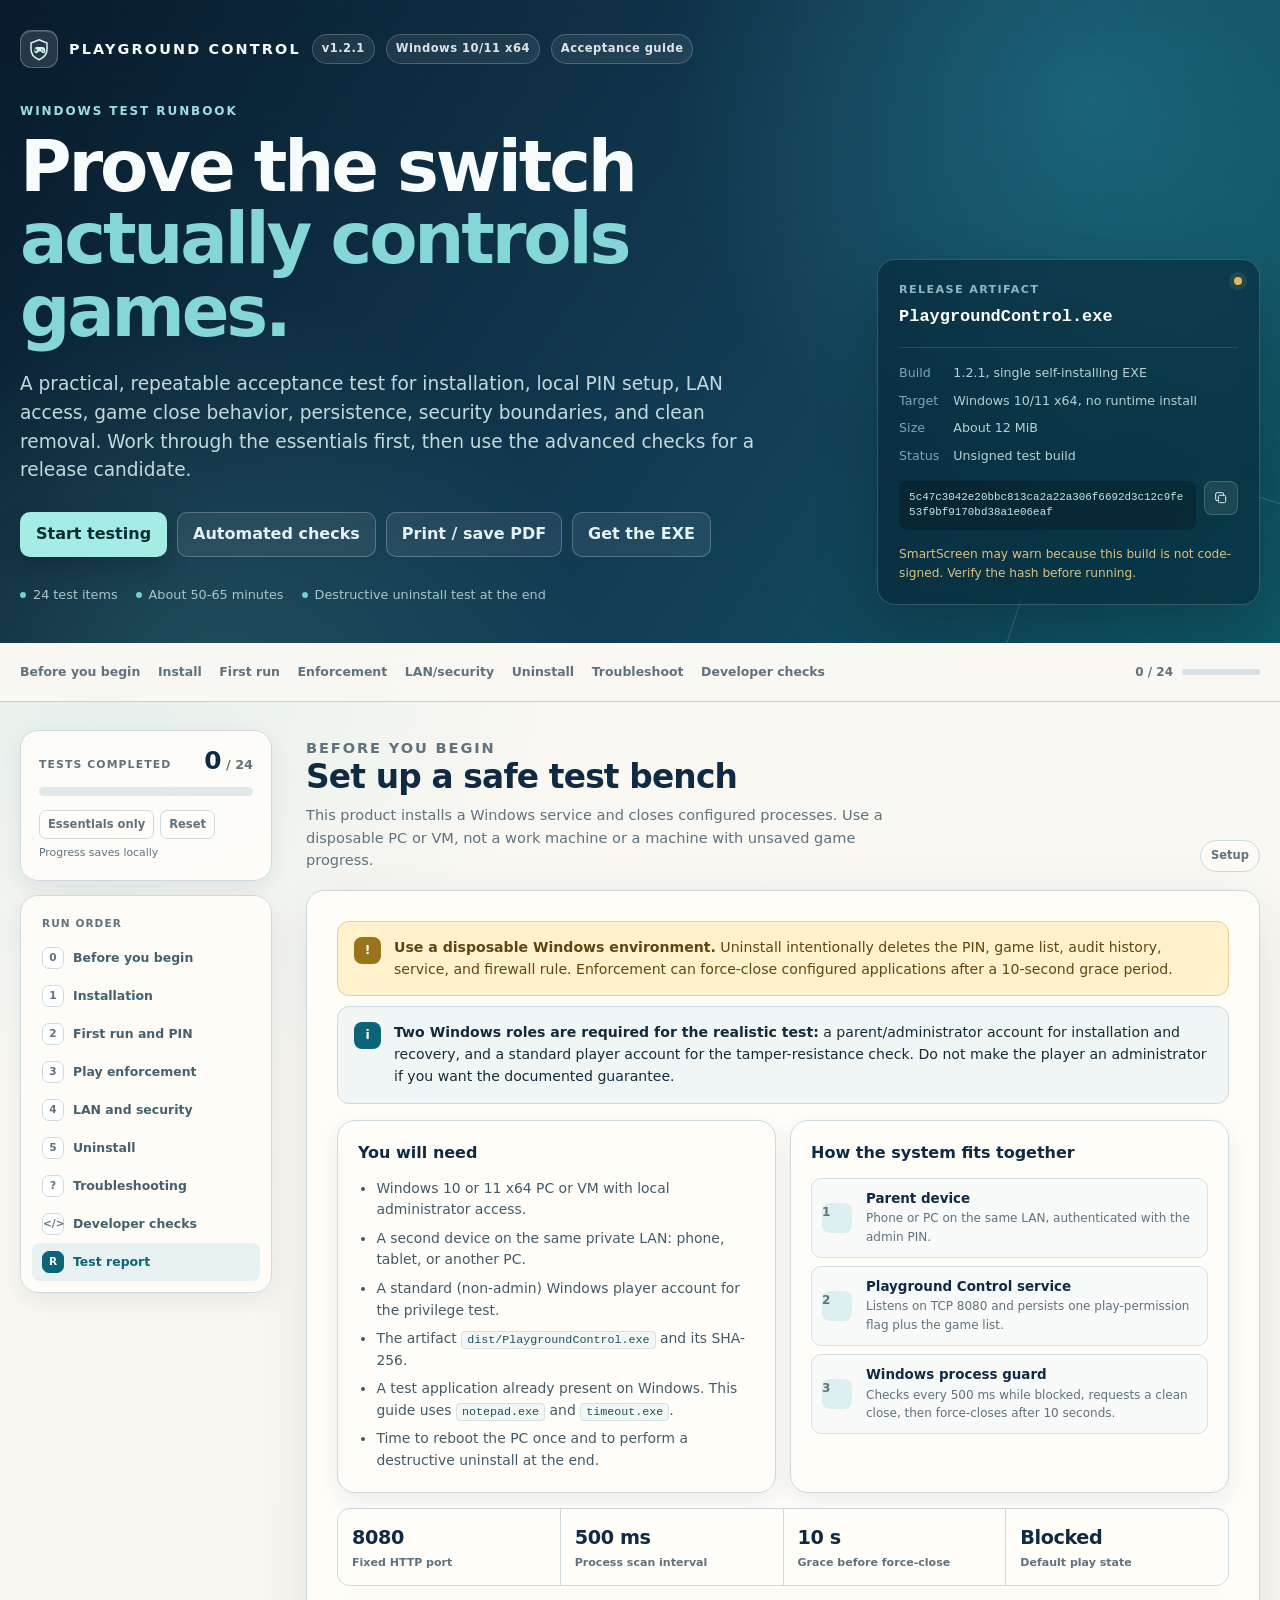
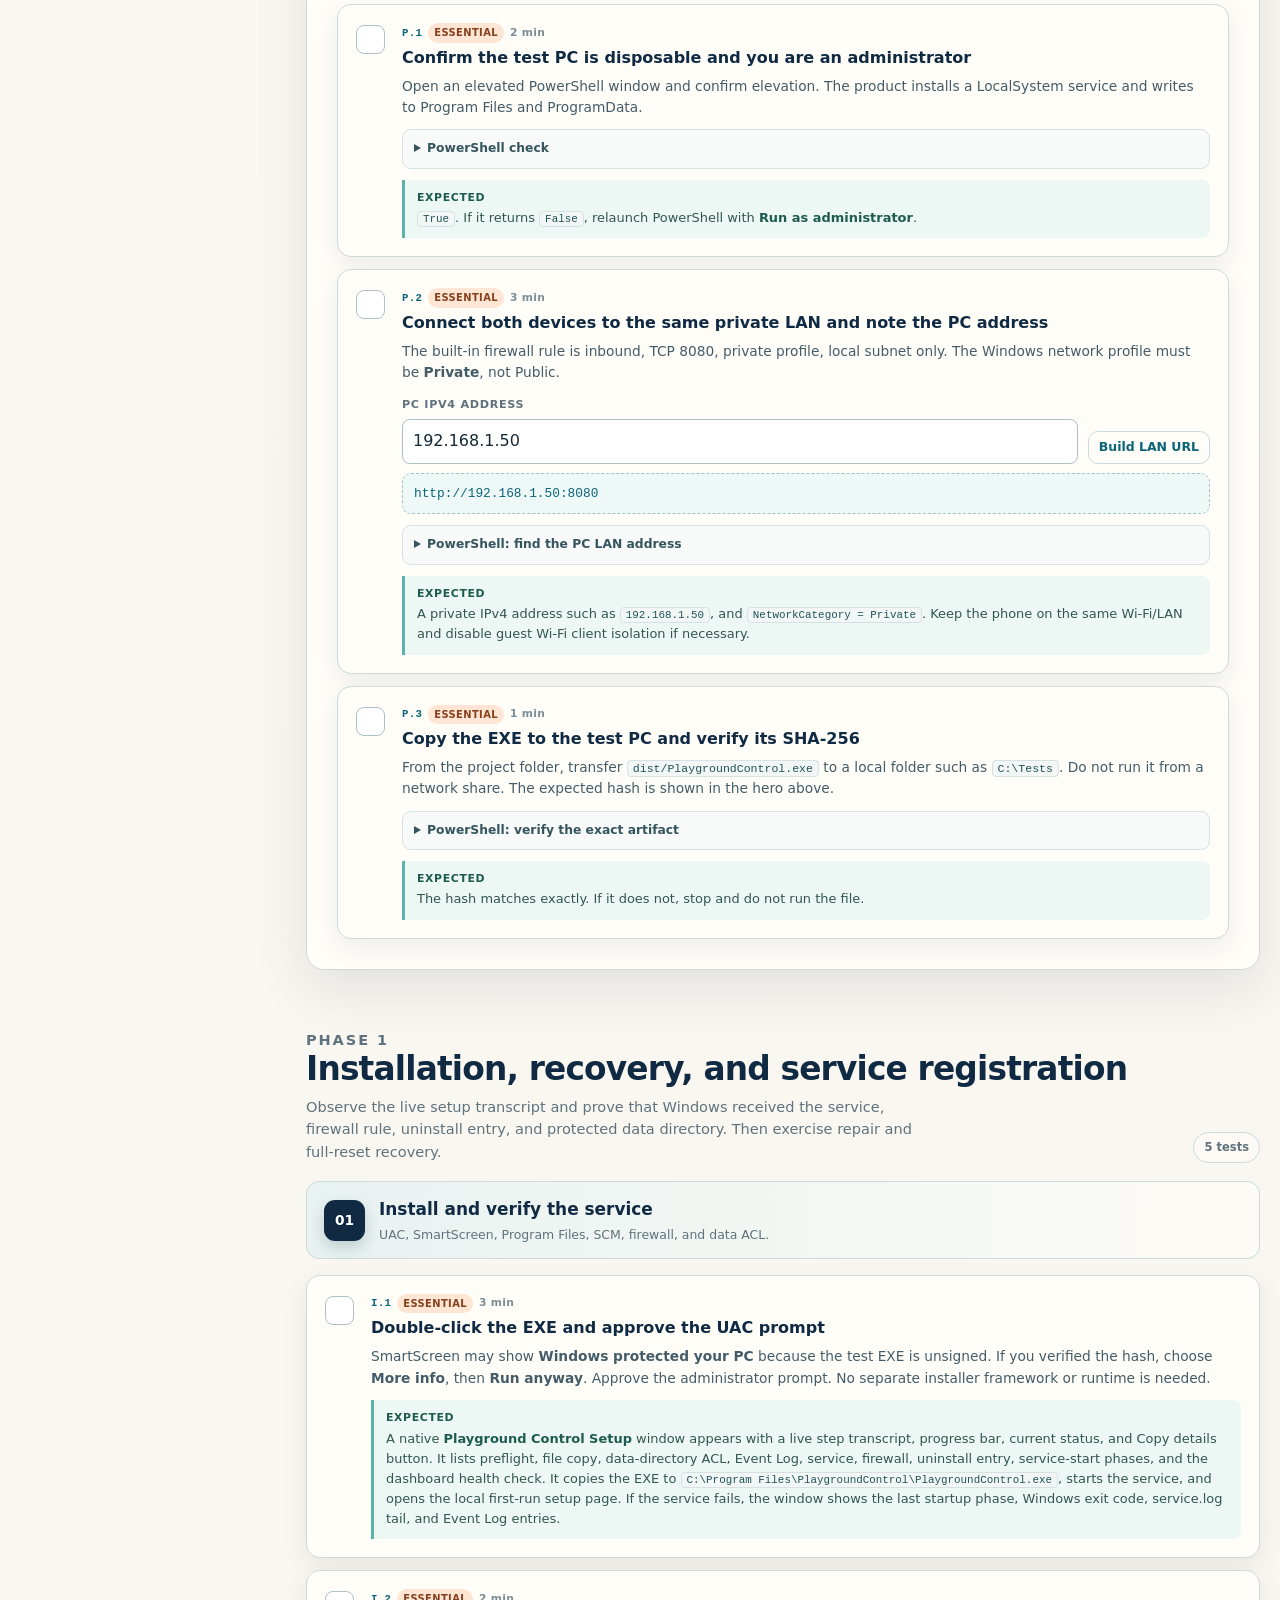
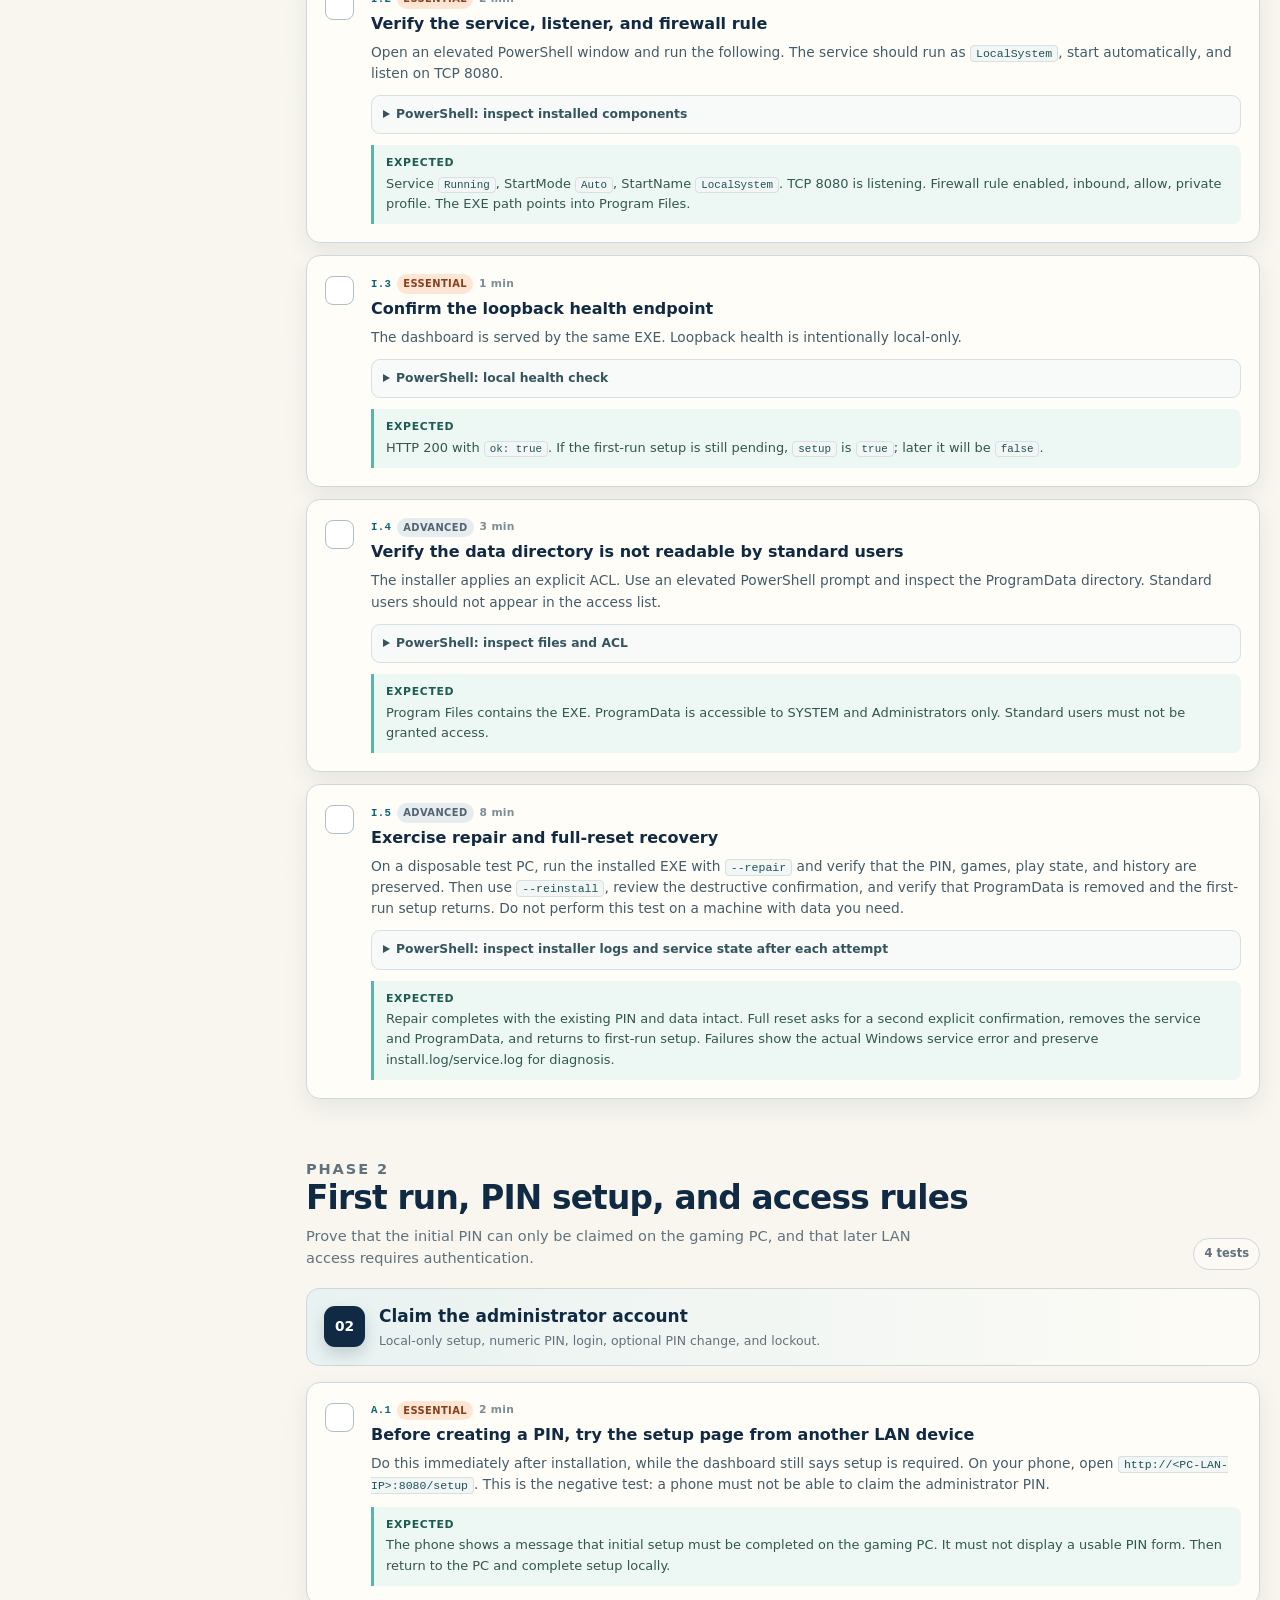
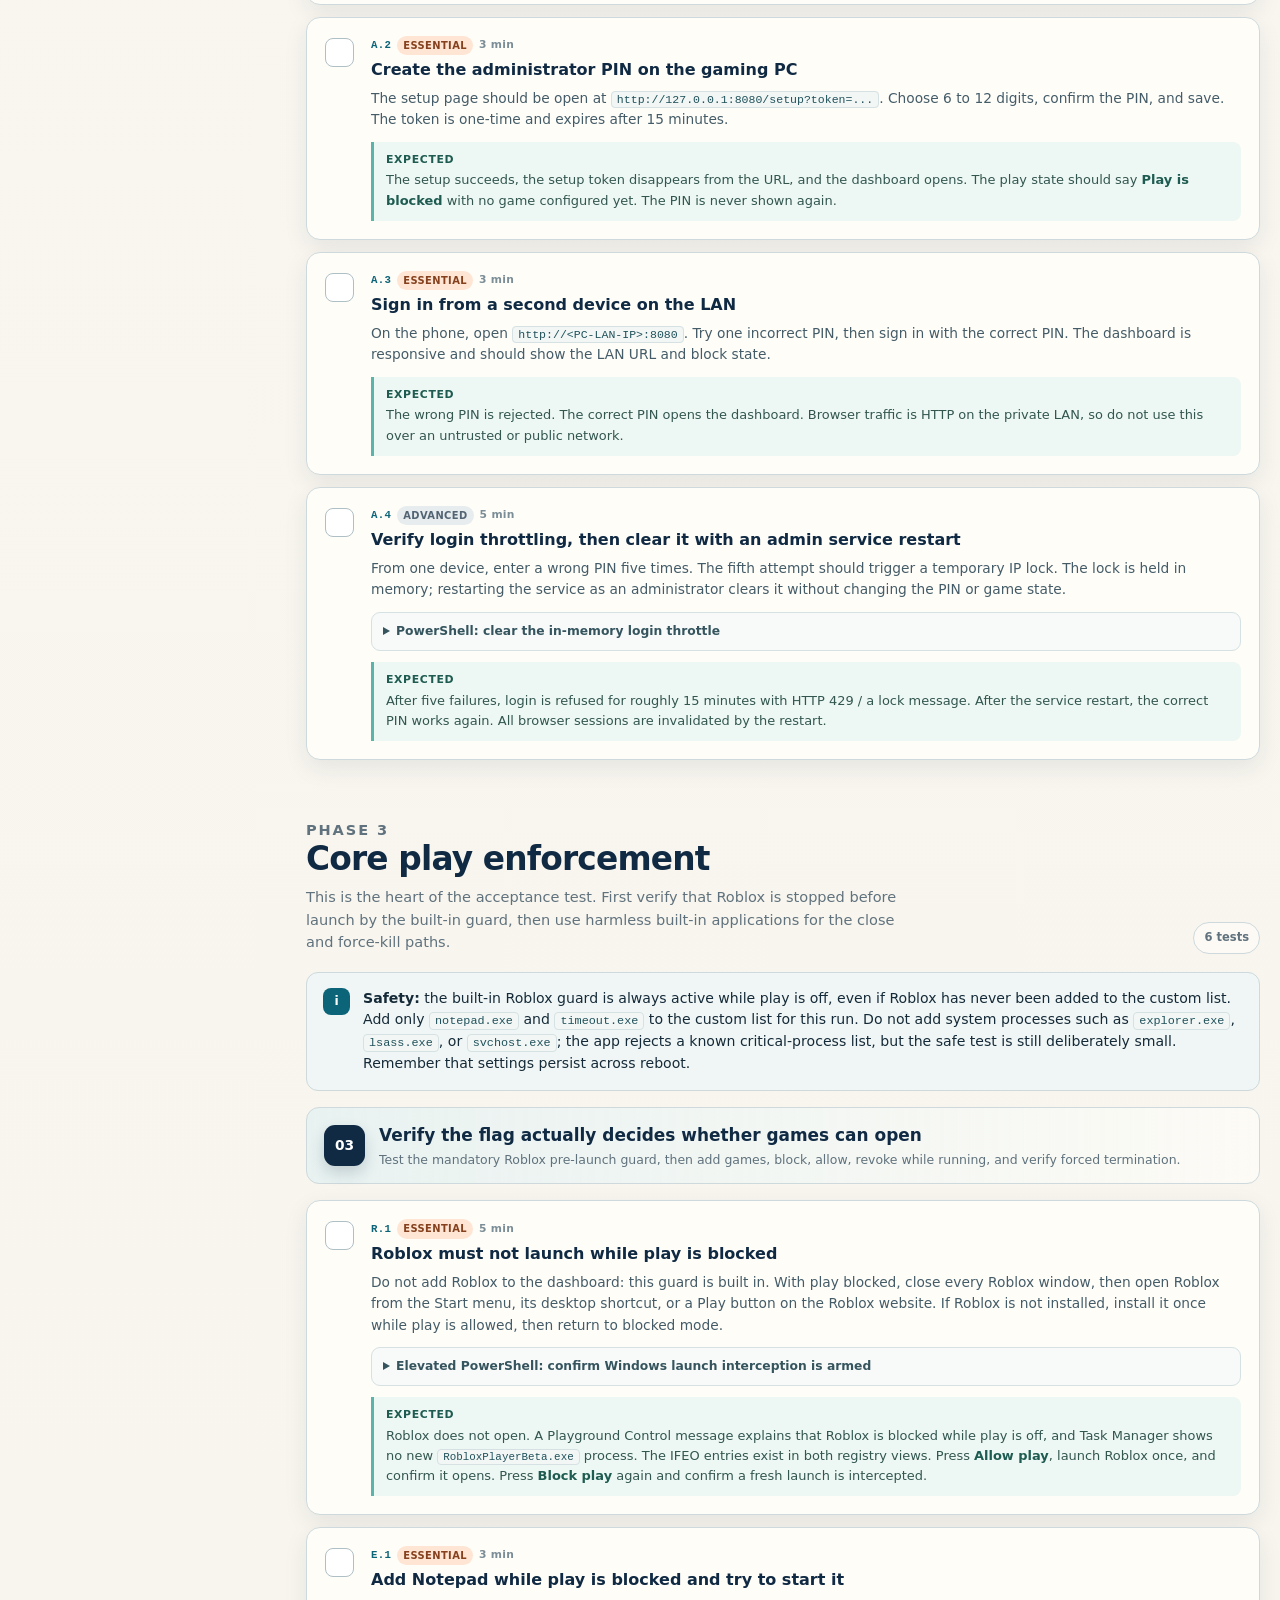
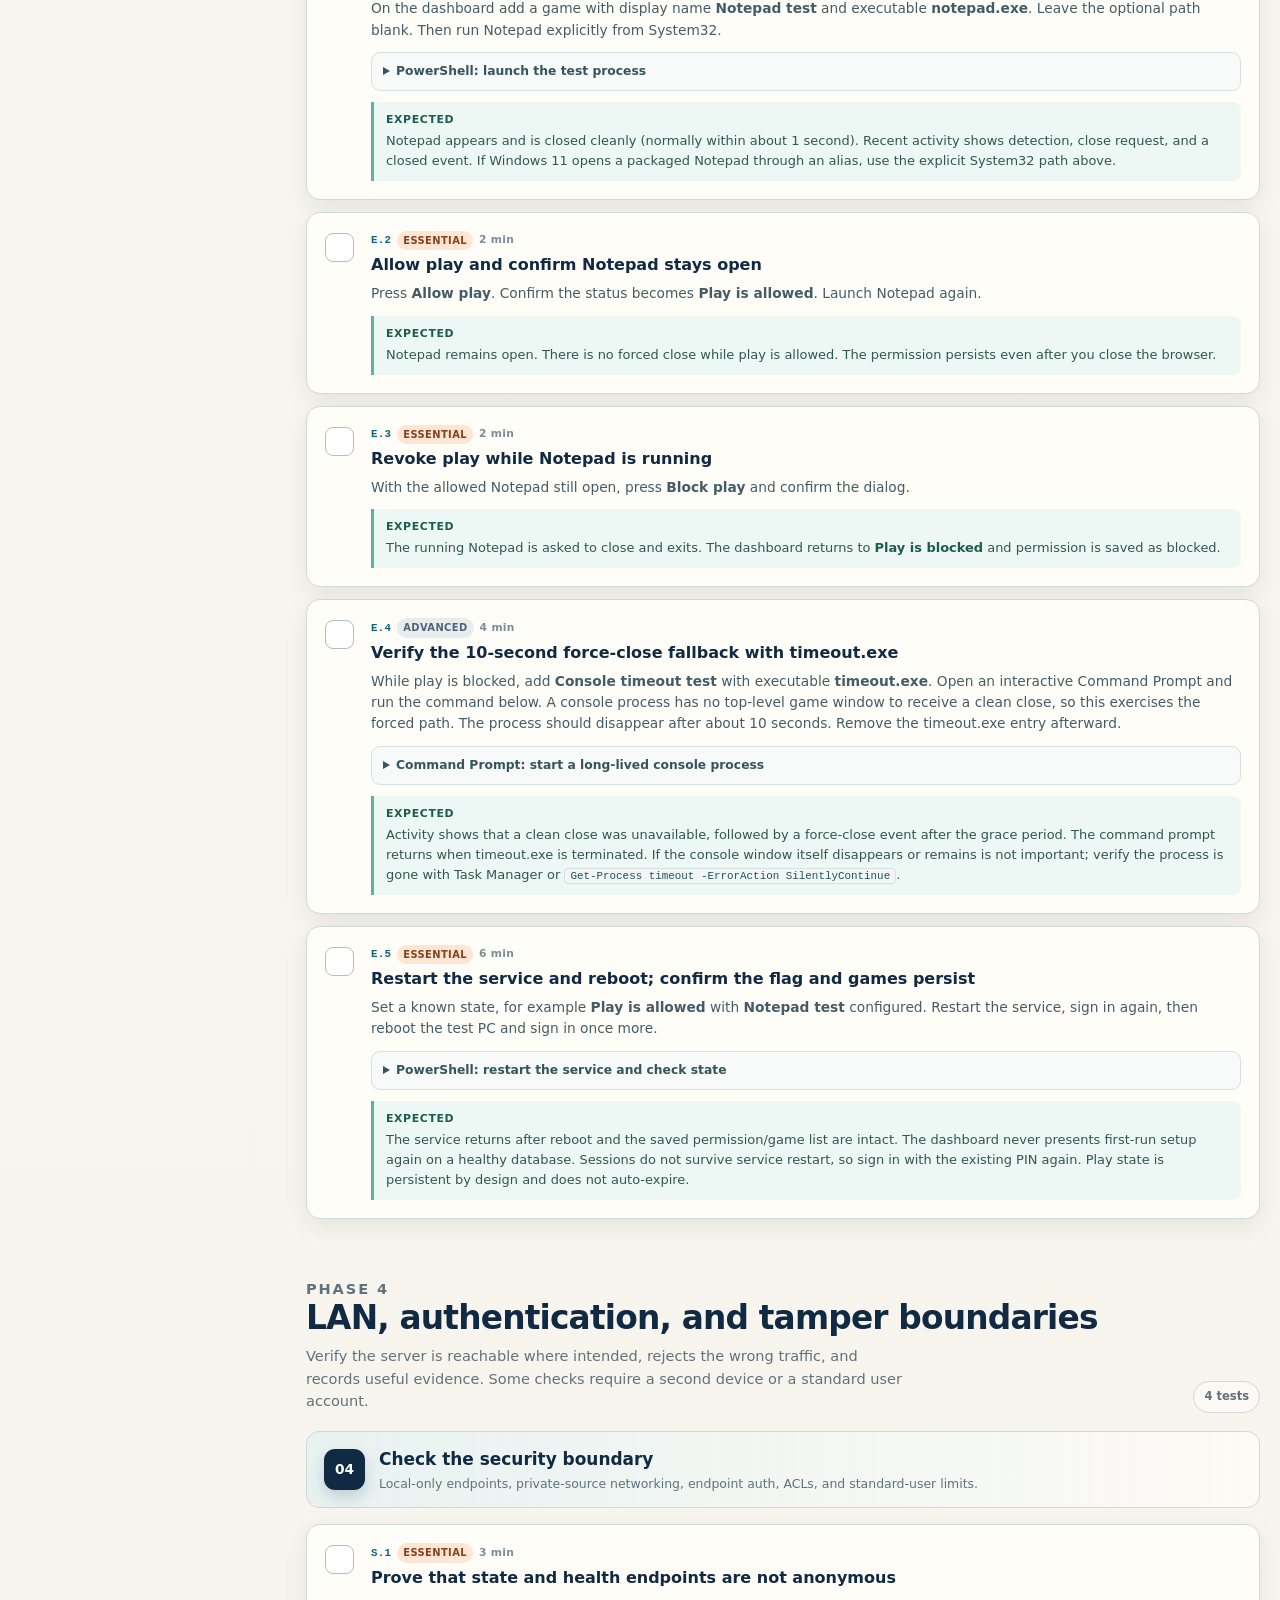
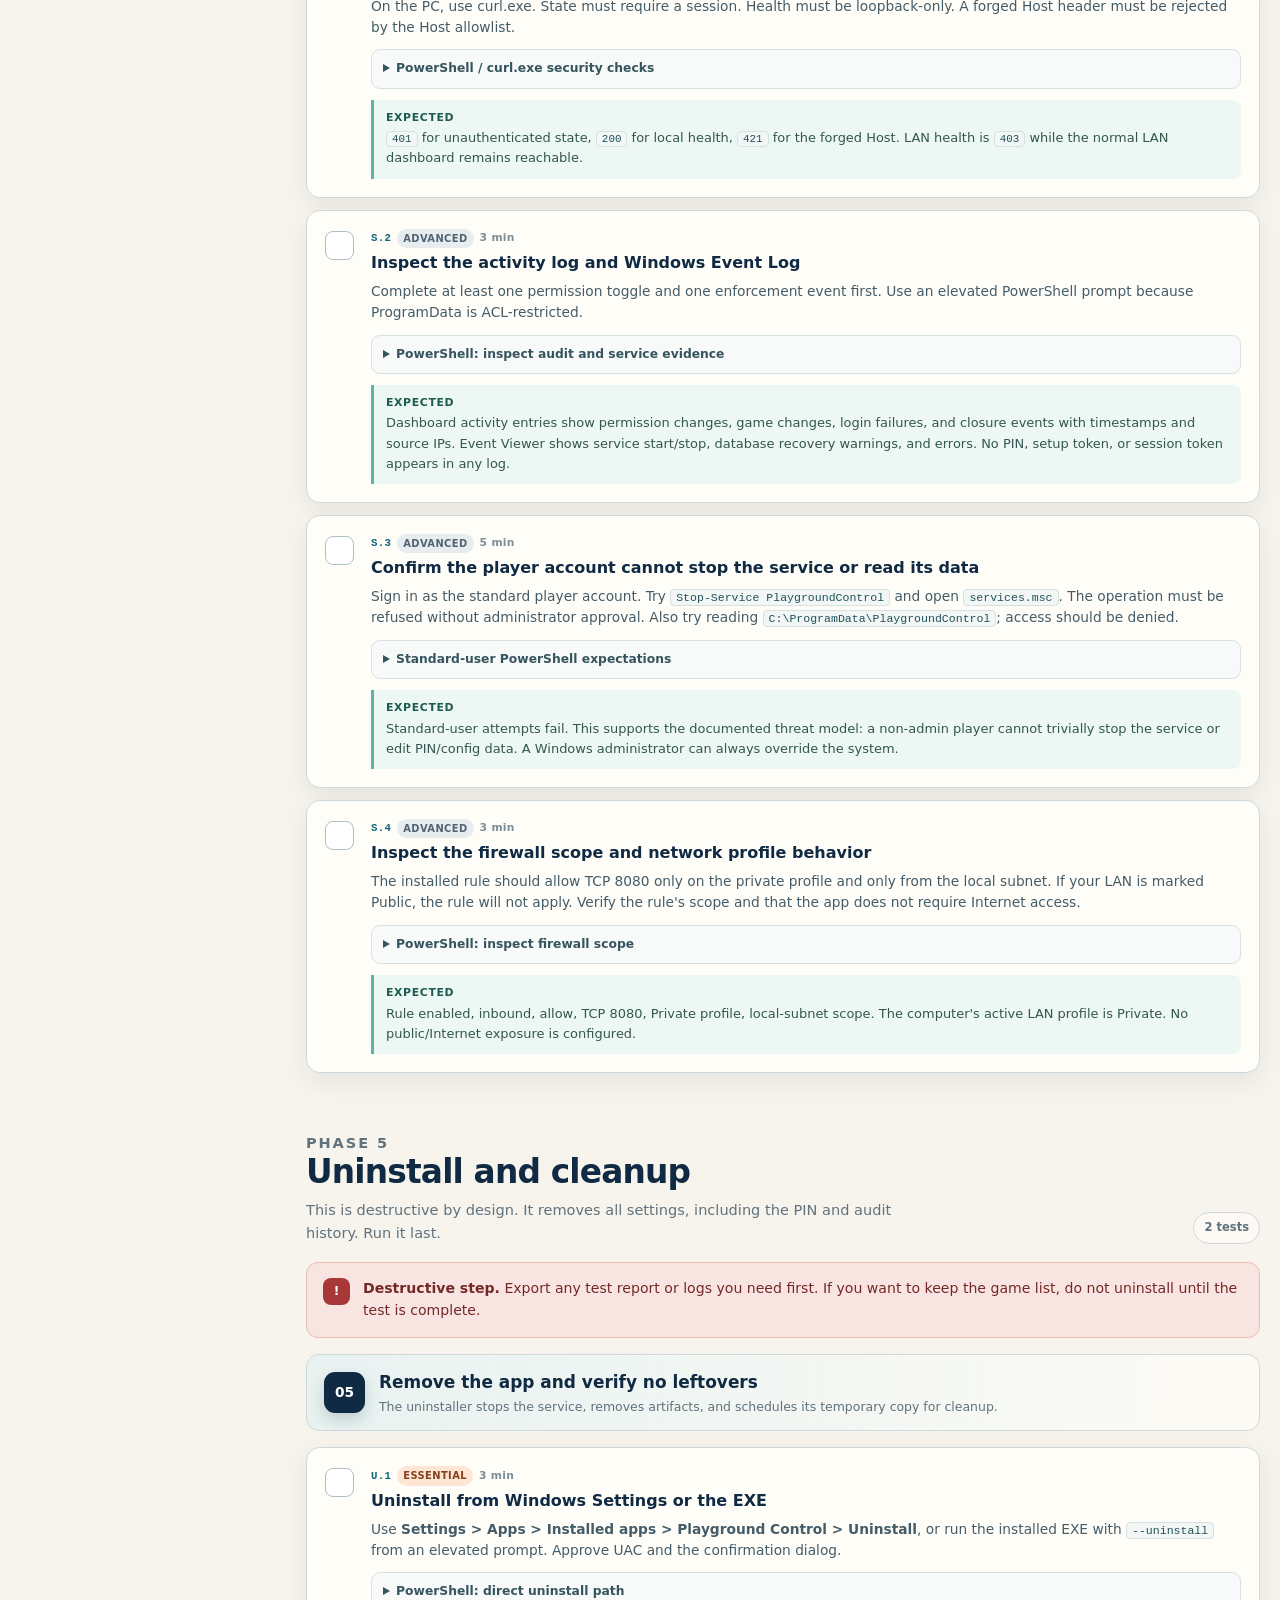
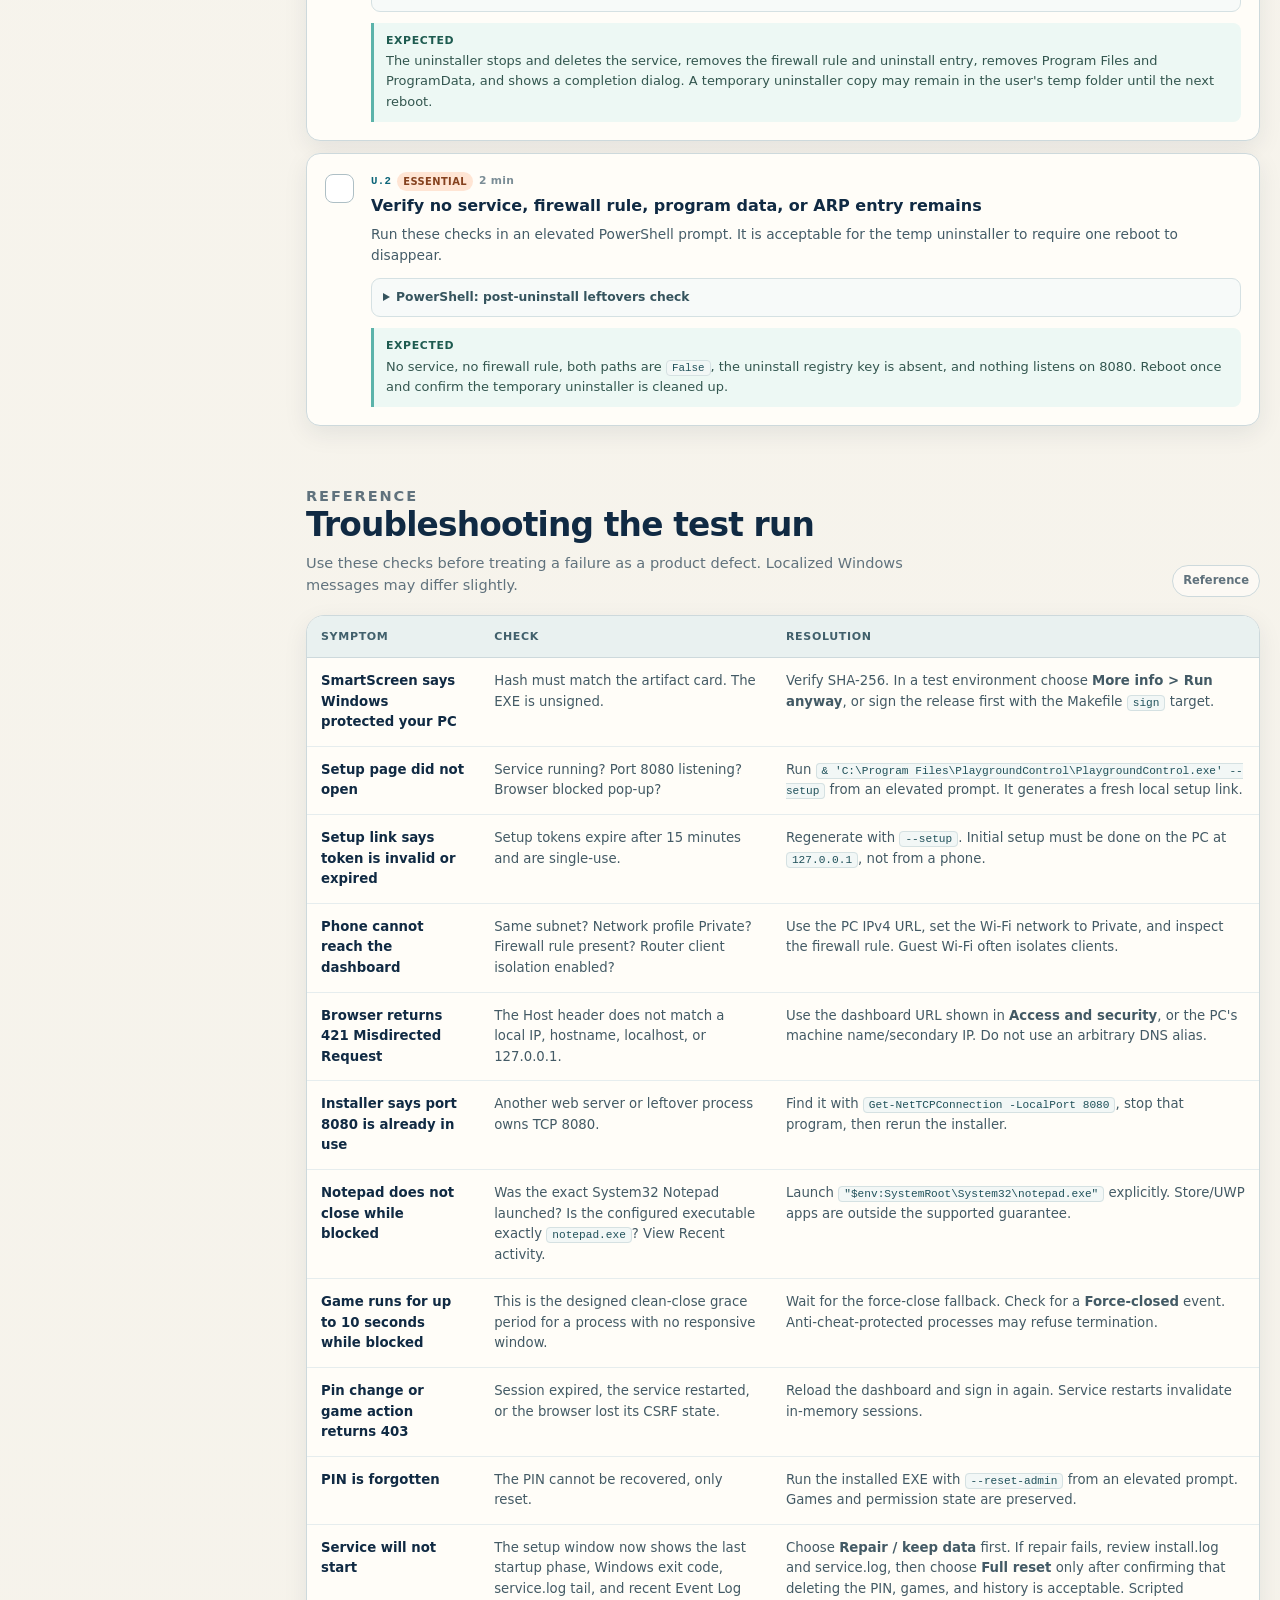
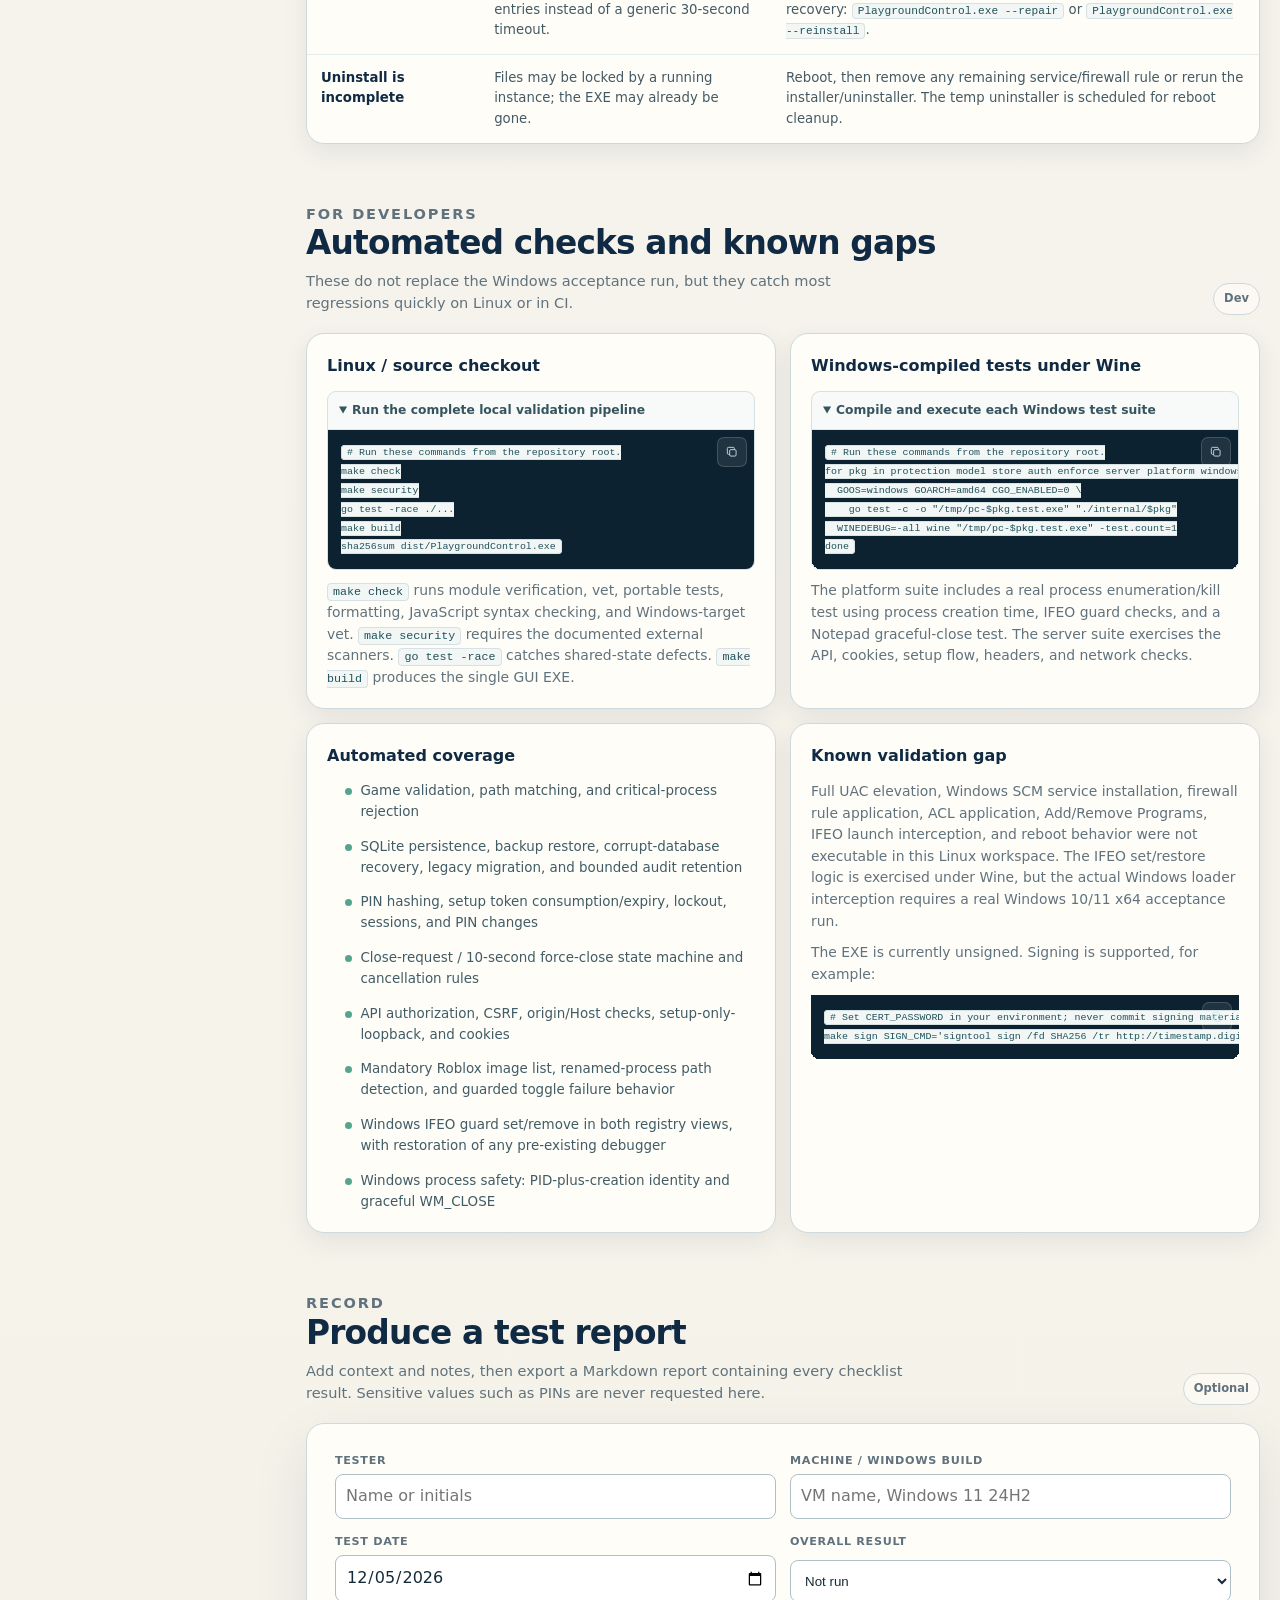
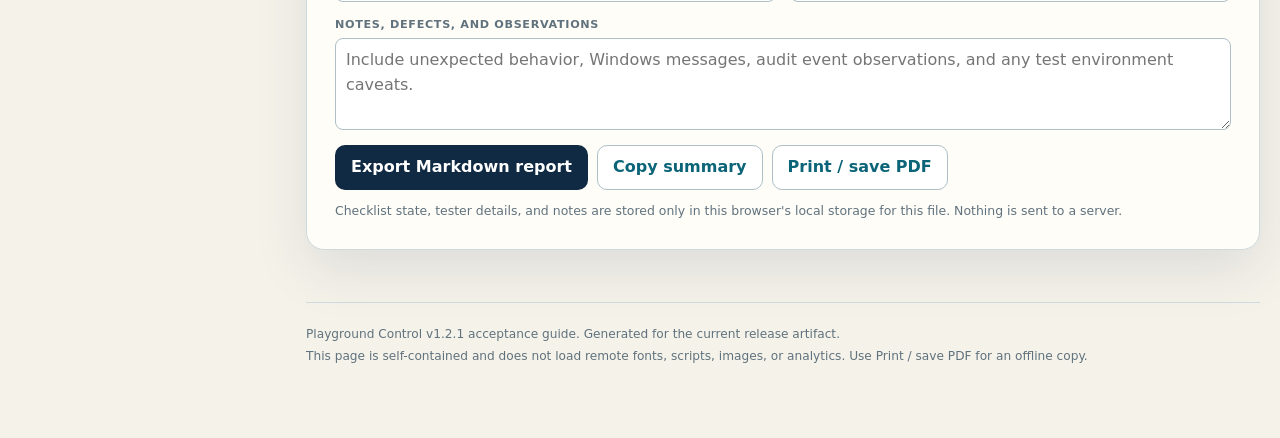
==== commit 46d70115: "Fix dead setup recovery buttons Assign real Win32 control IDs to the setup buttons and lock the UI t" ====
--- a/TESTING.html
+++ b/TESTING.html
@@ -1245,7 +1245,7 @@
         </svg>
       </span>
       <p class="brand-name">Playground Control</p>
-      <span class="release-chip">v1.2.0</span>
+      <span class="release-chip">v1.2.1</span>
       <span class="release-chip">Windows 10/11 x64</span>
       <span class="mini-chip">Acceptance guide</span>
     </div>
@@ -1272,13 +1272,13 @@
         <p class="artifact-label">Release artifact</p>
         <p class="artifact-name">PlaygroundControl.exe</p>
         <dl class="artifact-meta">
-          <dt>Build</dt><dd>1.2.0, single self-installing EXE</dd>
+          <dt>Build</dt><dd>1.2.1, single self-installing EXE</dd>
           <dt>Target</dt><dd>Windows 10/11 x64, no runtime install</dd>
           <dt>Size</dt><dd>About 12 MiB</dd>
           <dt>Status</dt><dd>Unsigned test build</dd>
         </dl>
         <div class="hash-row">
-          <p class="hash" id="artifactHash">1bbf11f776f9d9dd01b85c9b3dd6d9b590596792a7077a1bde8736f4c750843f</p>
+          <p class="hash" id="artifactHash">5c47c3042e20bbc813ca2a22a306f6692d3c12c9fe53f9bf9170bd38a1e06eaf</p>
           <button class="icon-button" type="button" data-copy-target="#artifactHash" aria-label="Copy SHA-256 hash" title="Copy SHA-256">
             <svg viewBox="0 0 24 24" fill="none" aria-hidden="true"><rect x="8" y="8" width="11" height="11" rx="2" stroke="currentColor" stroke-width="1.5"/><path d="M16 8V6a2 2 0 0 0-2-2H6a2 2 0 0 0-2 2v8a2 2 0 0 0 2 2h2" stroke="currentColor" stroke-width="1.5"/></svg>
           </button>
@@ -1540,7 +1540,7 @@
 # Expected shape:
 # {
 #   "ok": true,
-#   "version": "1.2.0",
+#   "version": "1.2.1",
 #   "setup": true
 # }</code></pre><button class="copy-code" type="button" aria-label="Copy command" title="Copy"><svg viewBox="0 0 24 24" fill="none" aria-hidden="true"><rect x="8" y="8" width="11" height="11" rx="2" stroke="currentColor" stroke-width="1.5"/><path d="M16 8V6a2 2 0 0 0-2-2H6a2 2 0 0 0-2 2v8a2 2 0 0 0 2 2h2" stroke="currentColor" stroke-width="1.5"/></svg></button></div>
               </details>
@@ -2187,7 +2187,7 @@
     </section>
 
     <footer>
-      <p>Playground Control v1.2.0 acceptance guide. Generated for the current release artifact.</p>
+      <p>Playground Control v1.2.1 acceptance guide. Generated for the current release artifact.</p>
       <p>This page is self-contained and does not load remote fonts, scripts, images, or analytics. Use Print / save PDF for an offline copy.</p>
     </footer>
   </main>
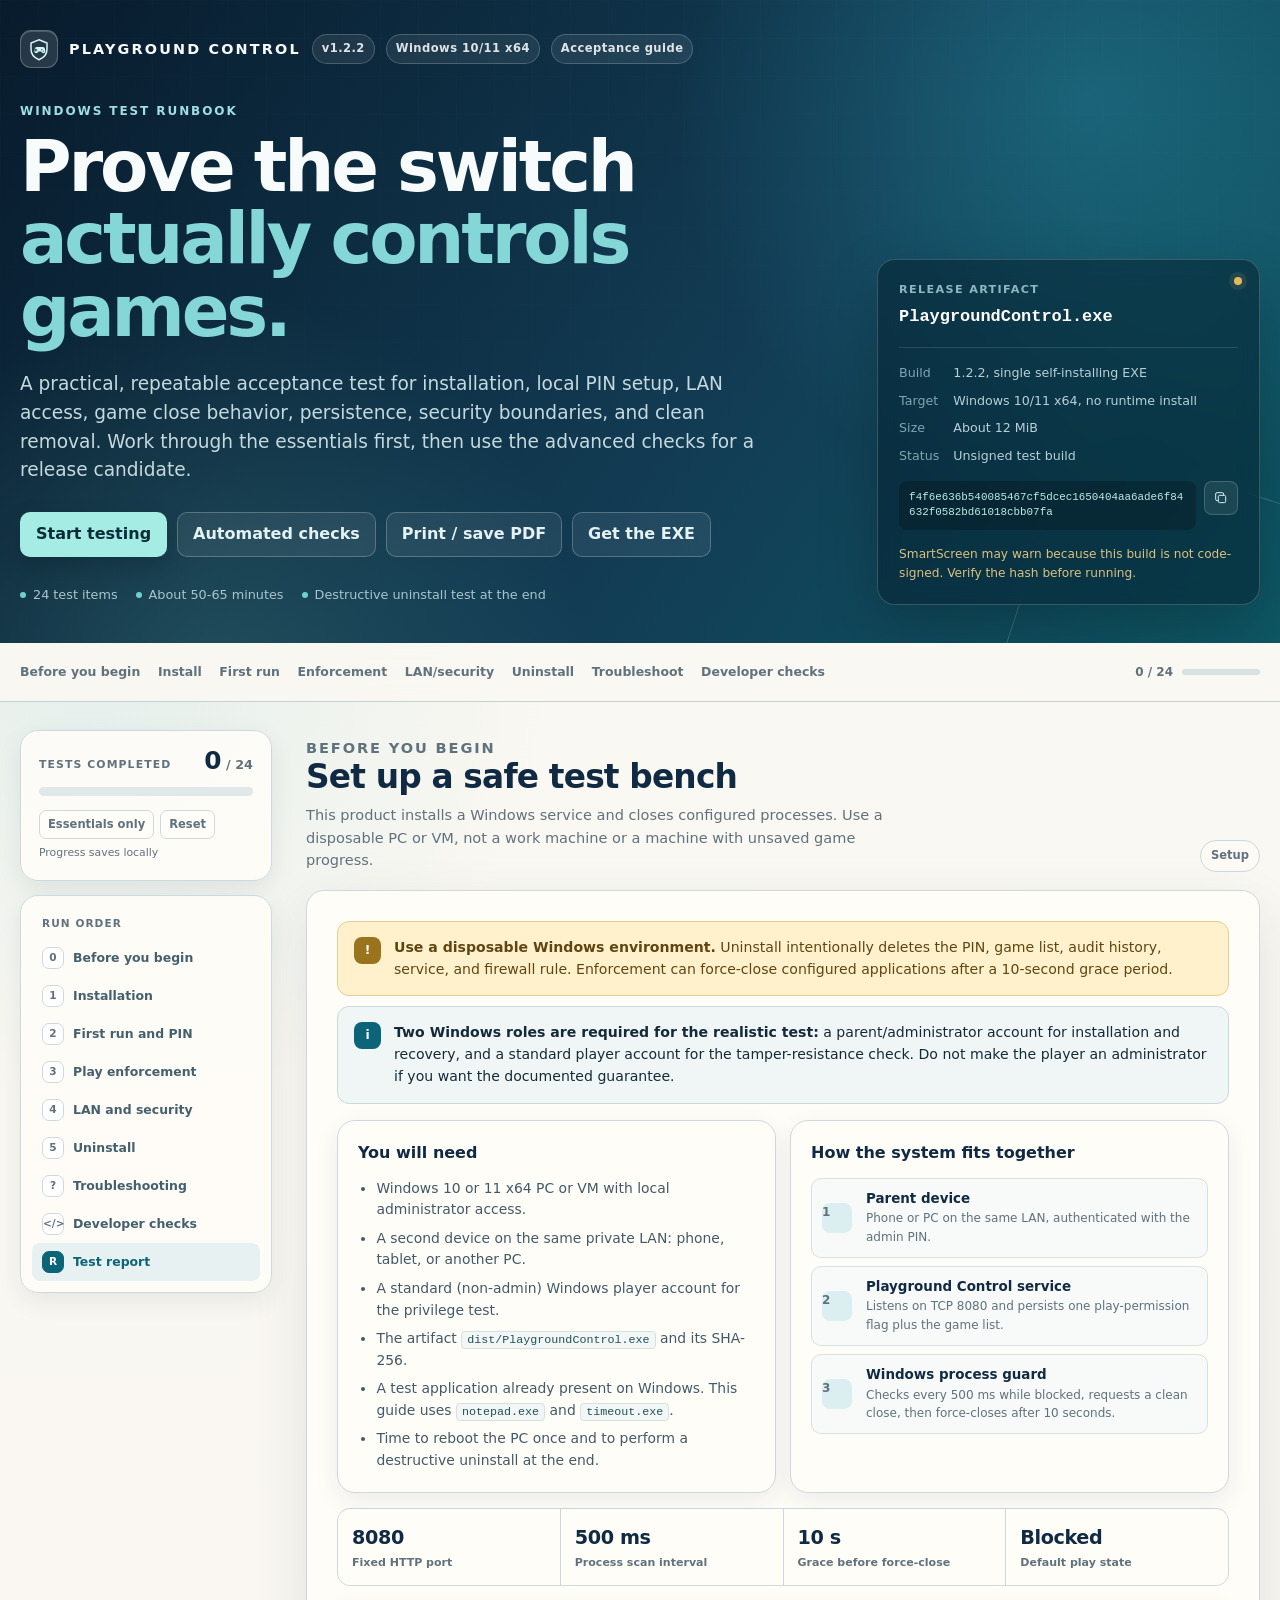
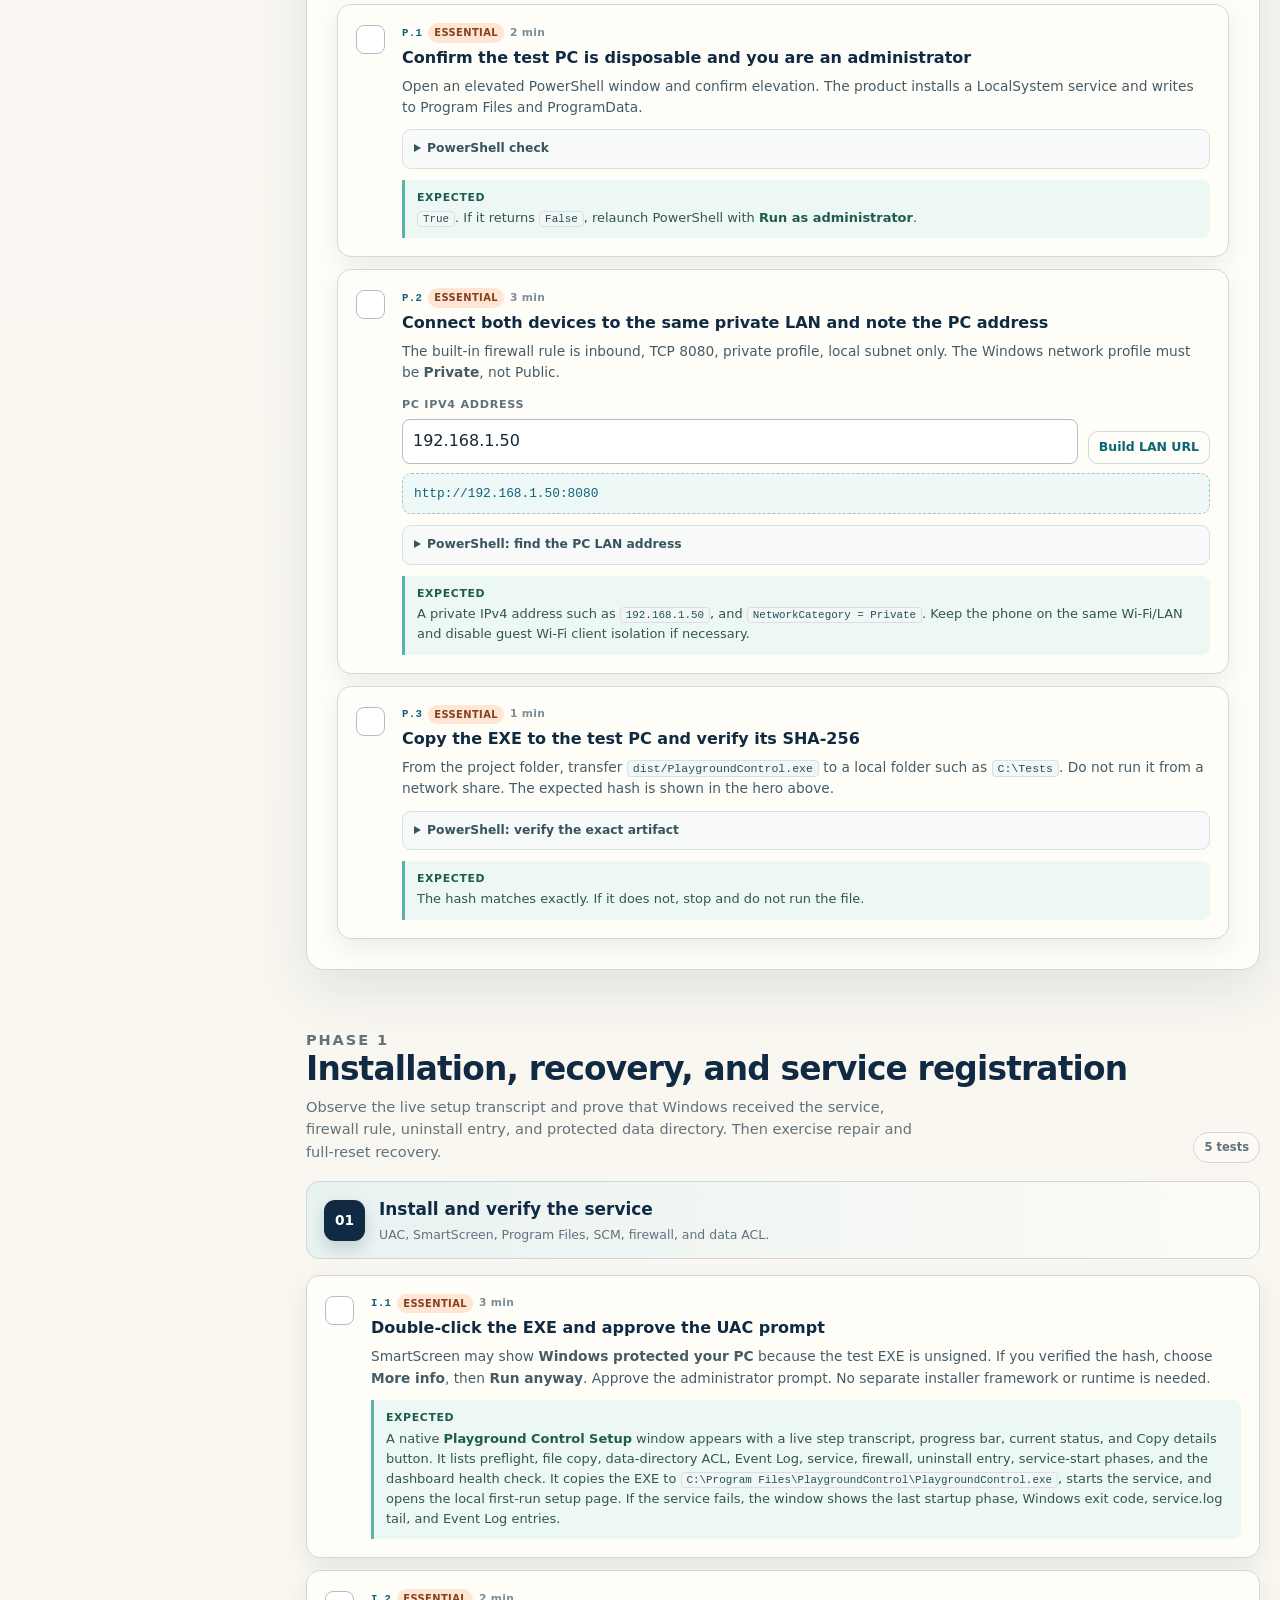
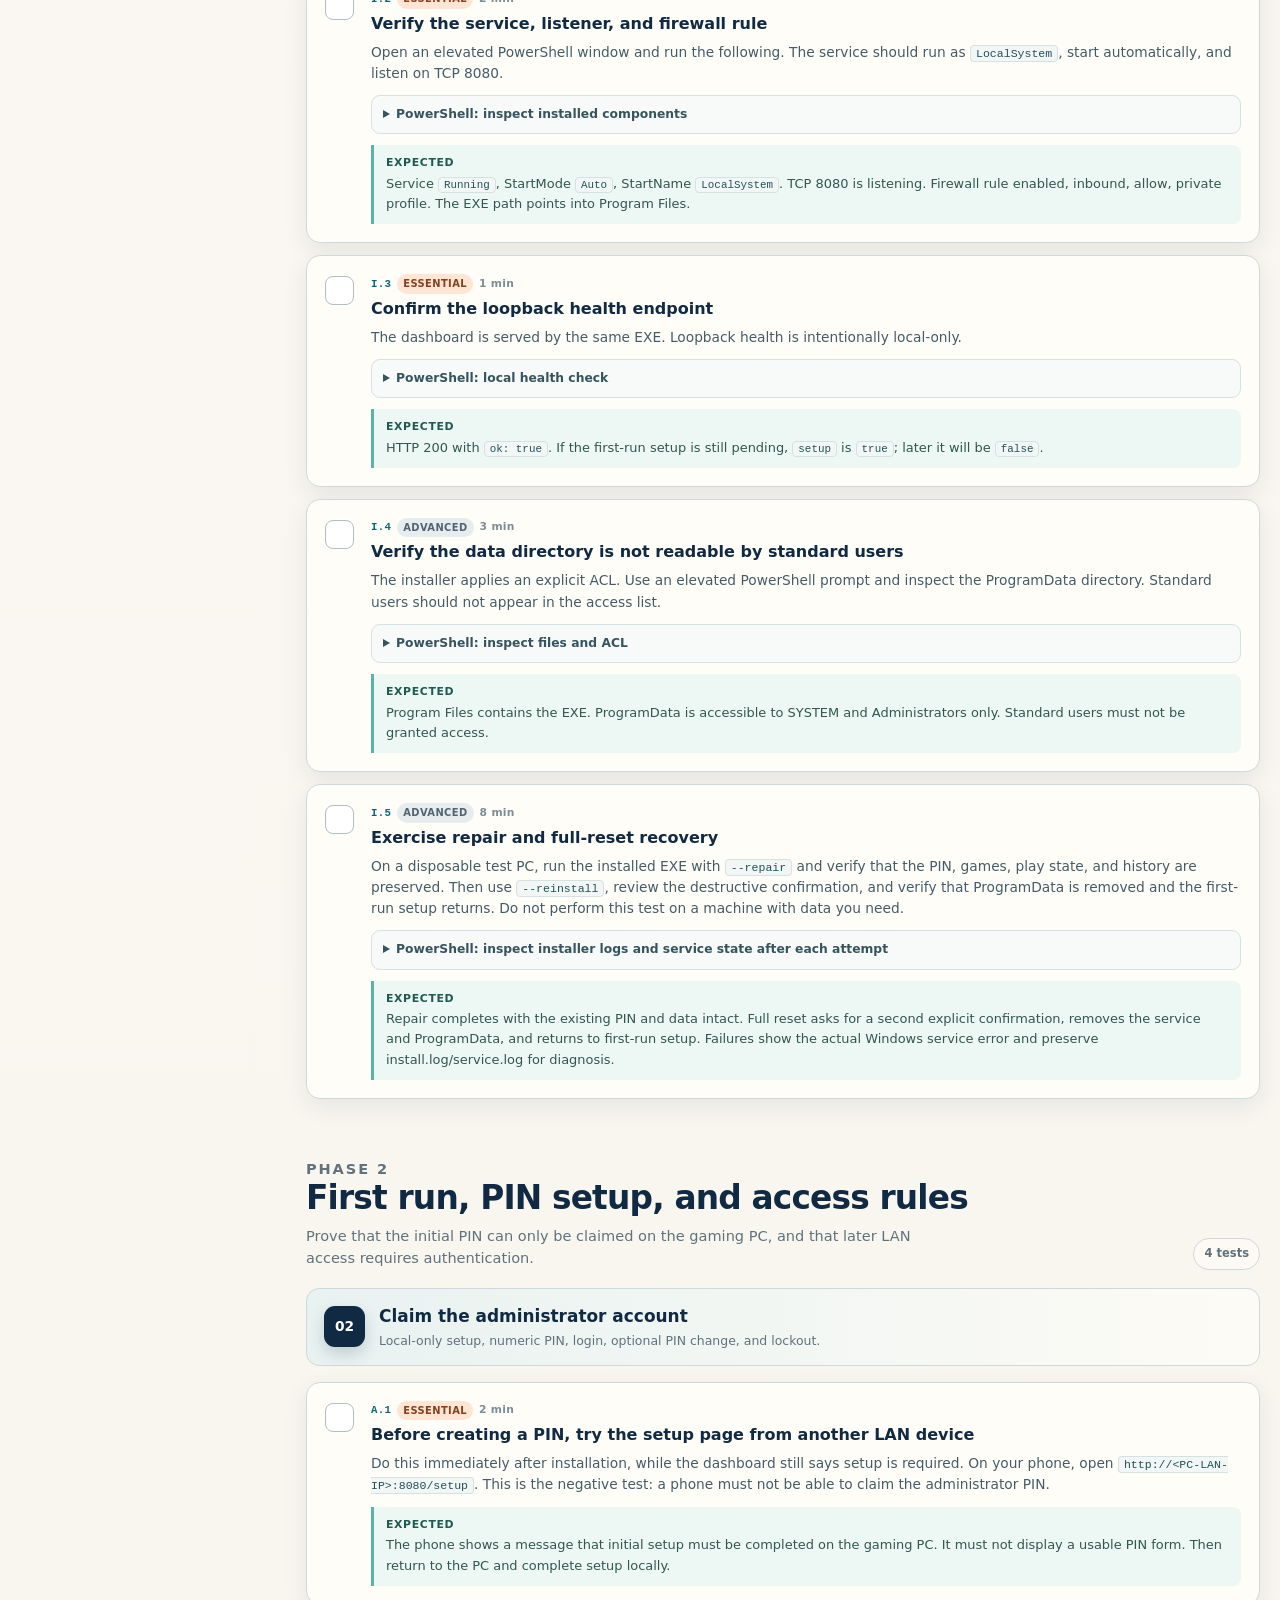
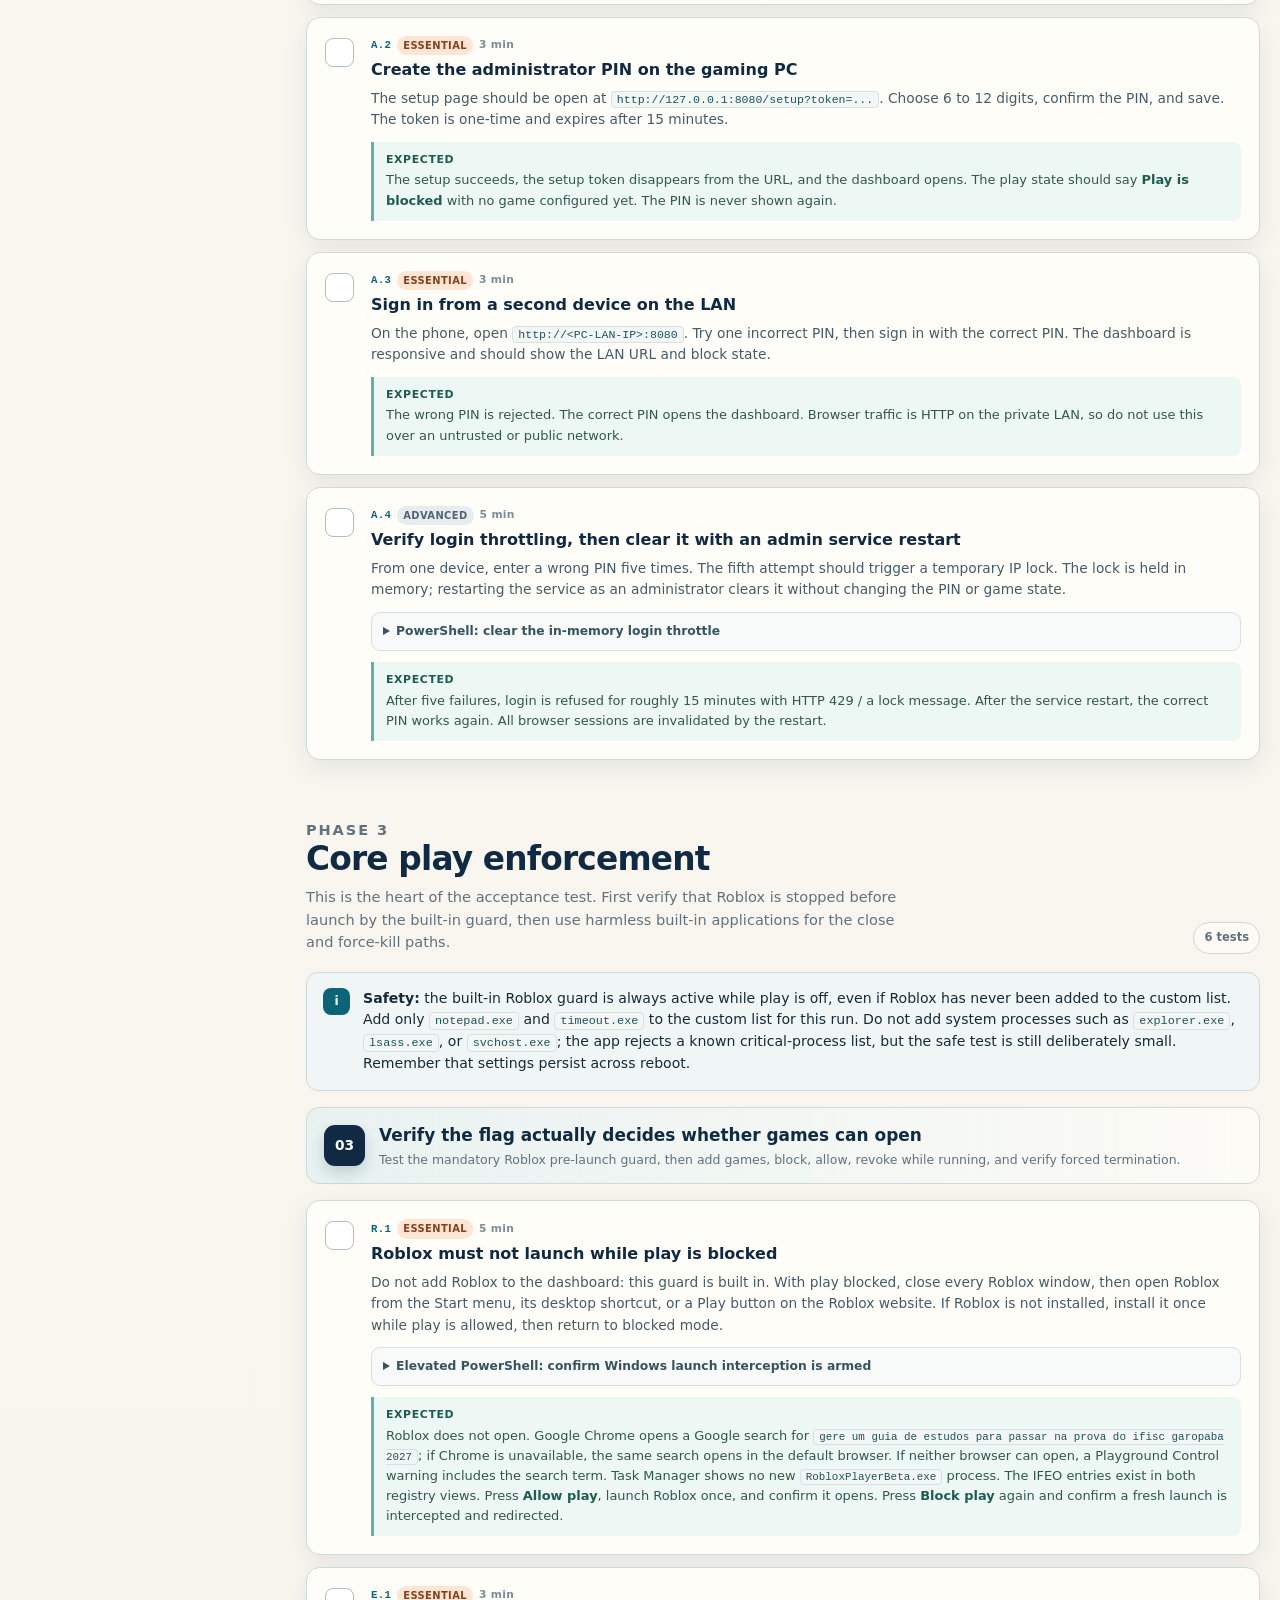
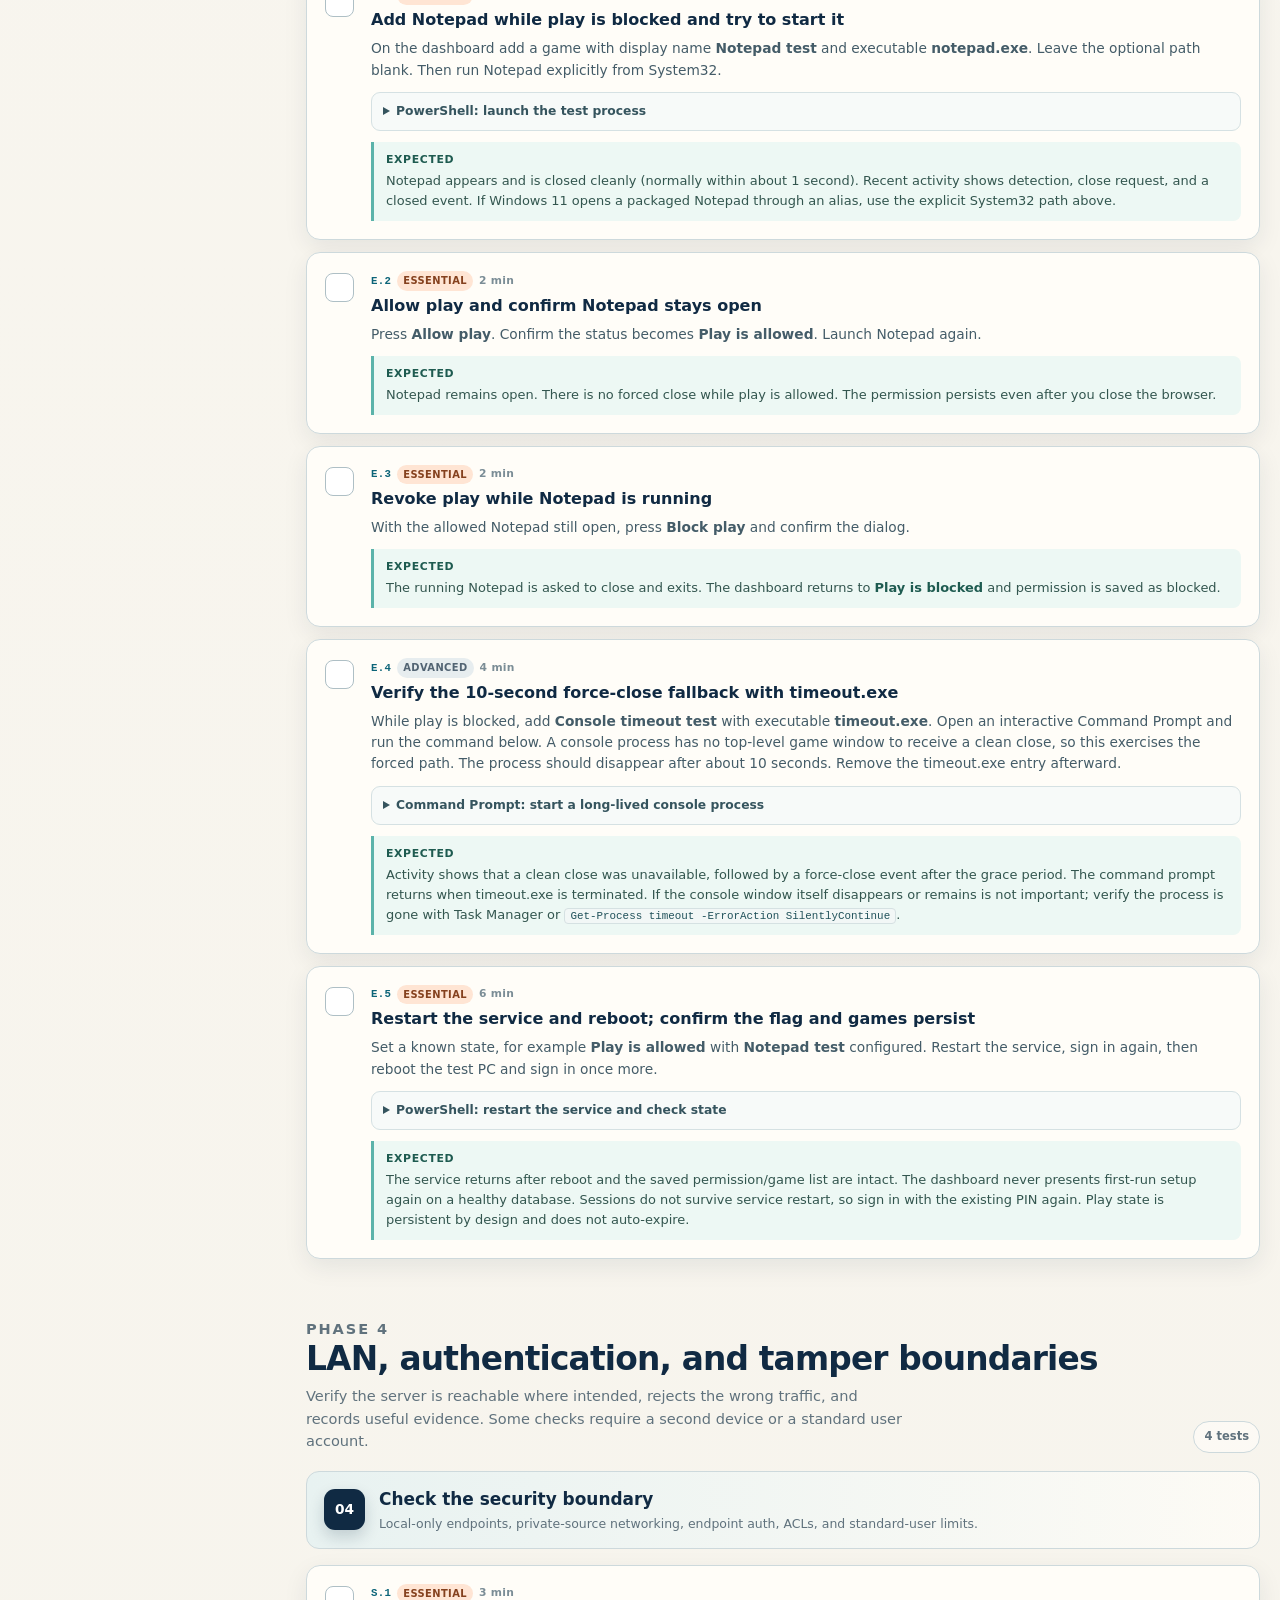
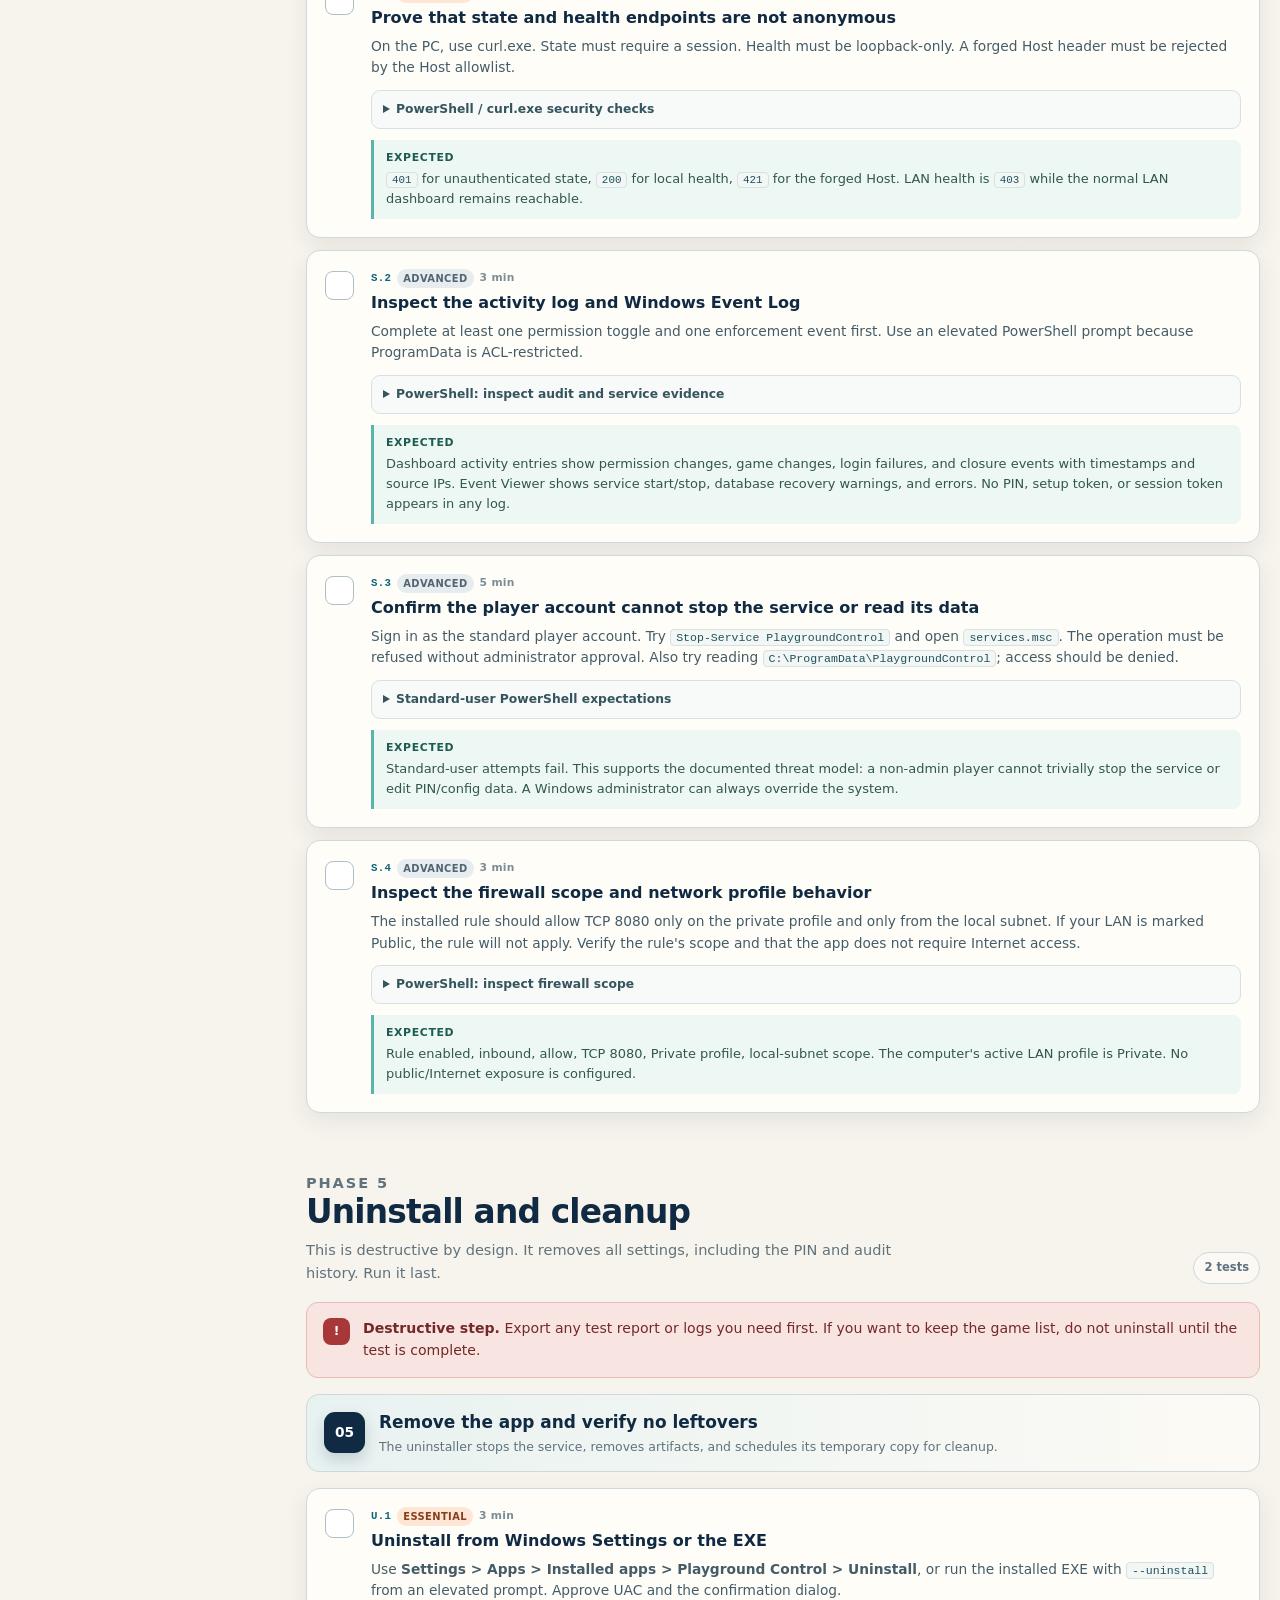
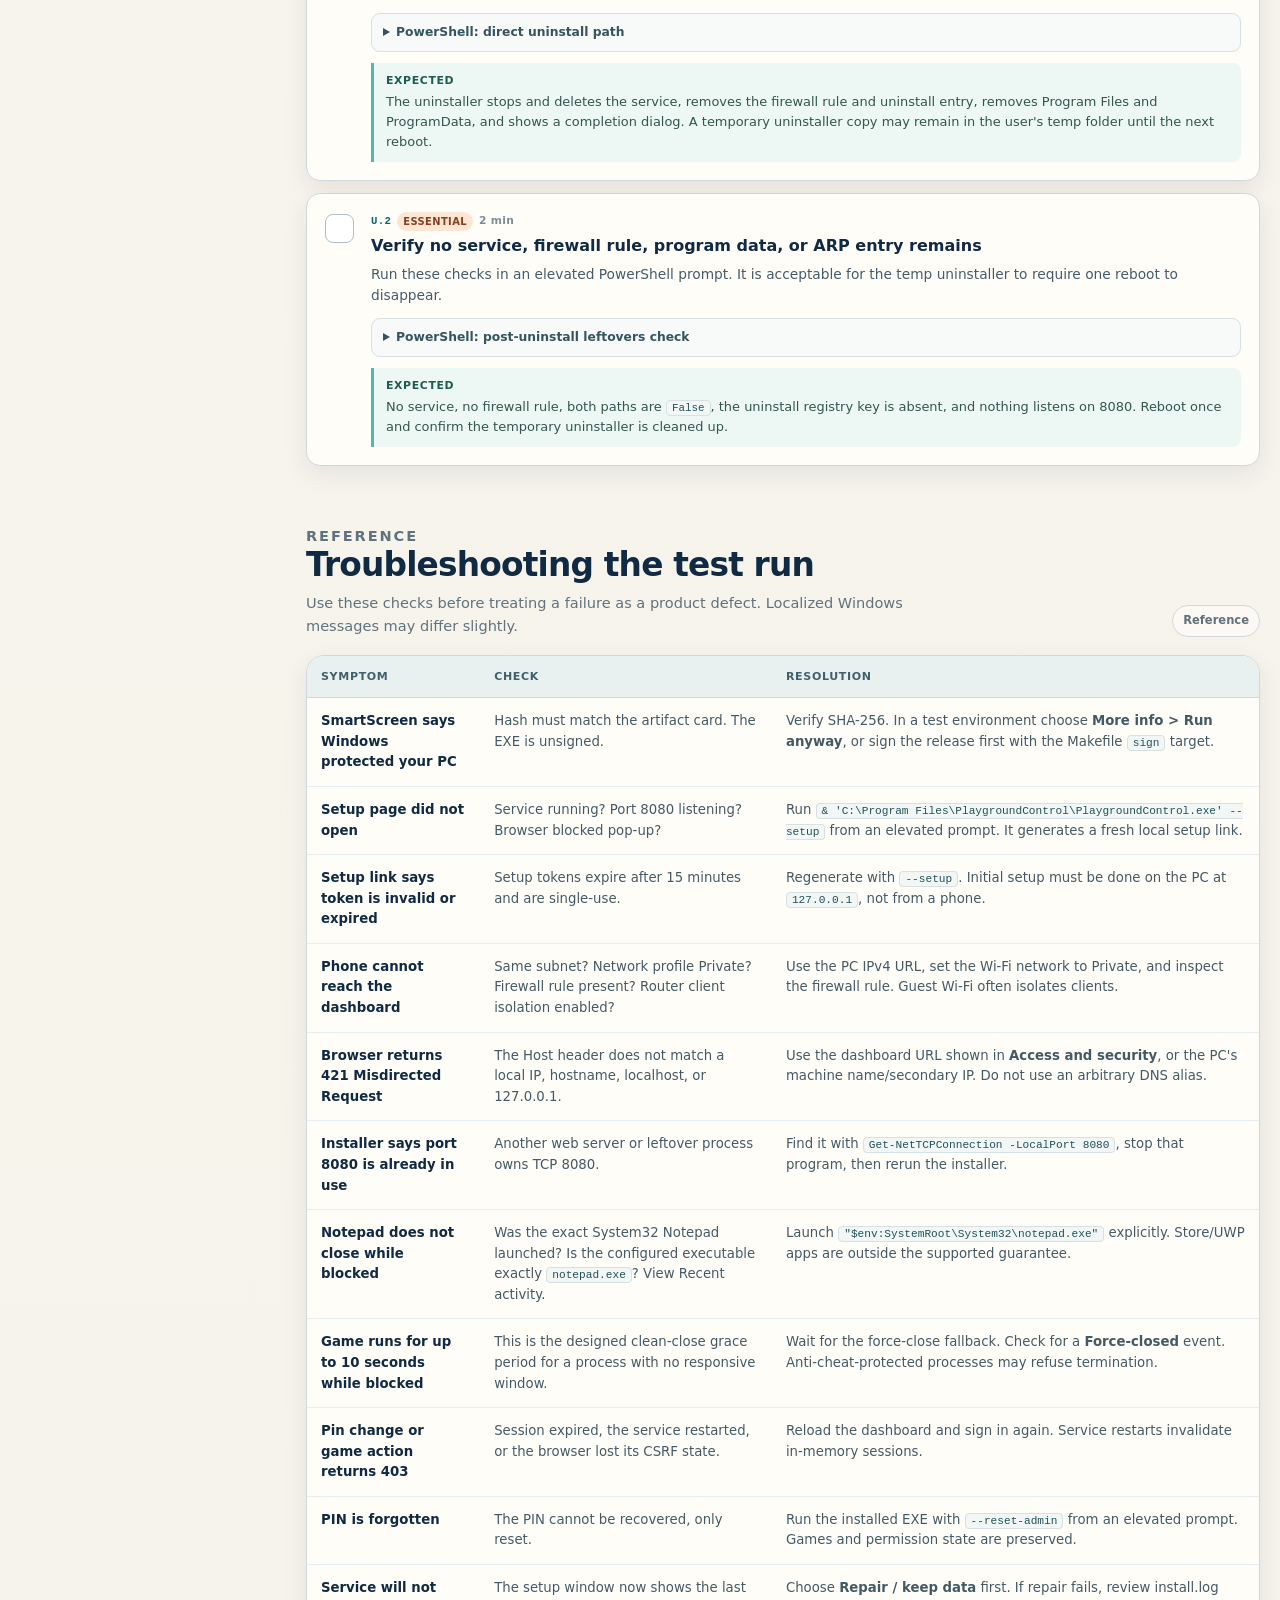
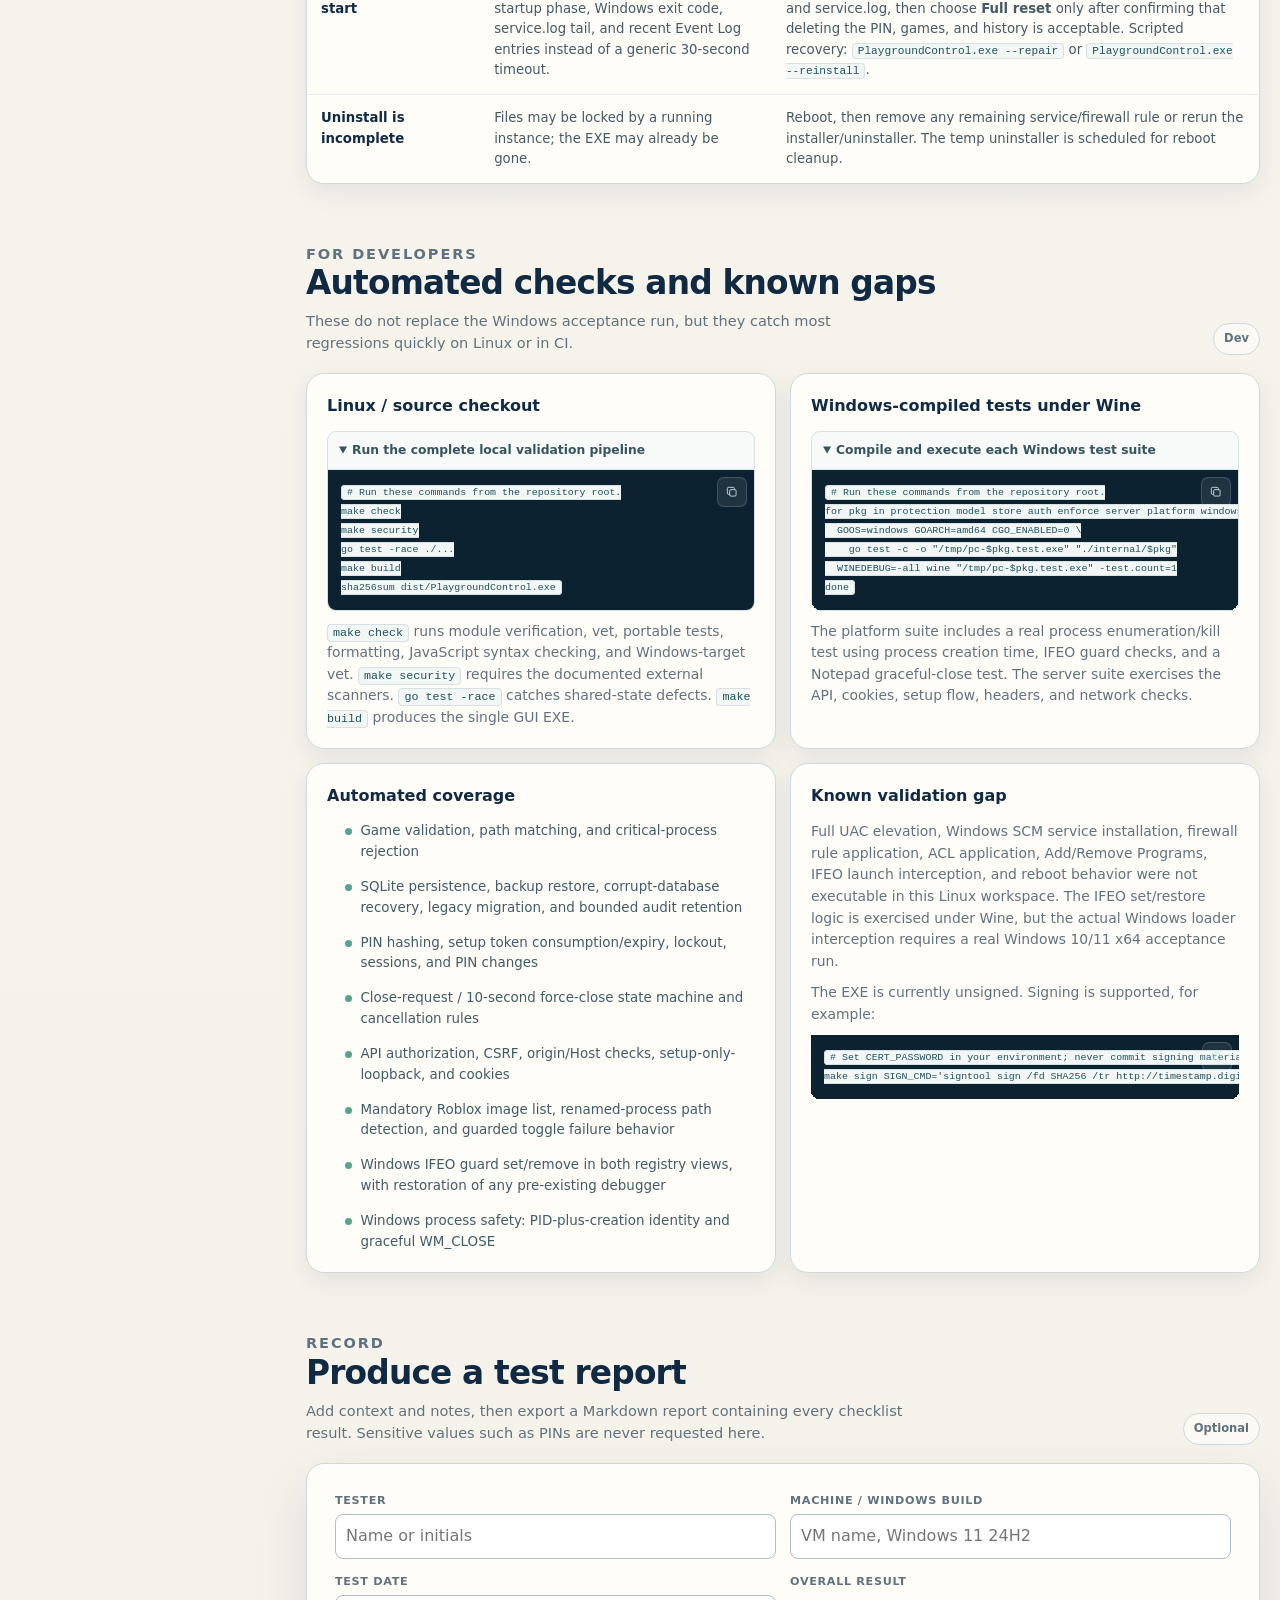
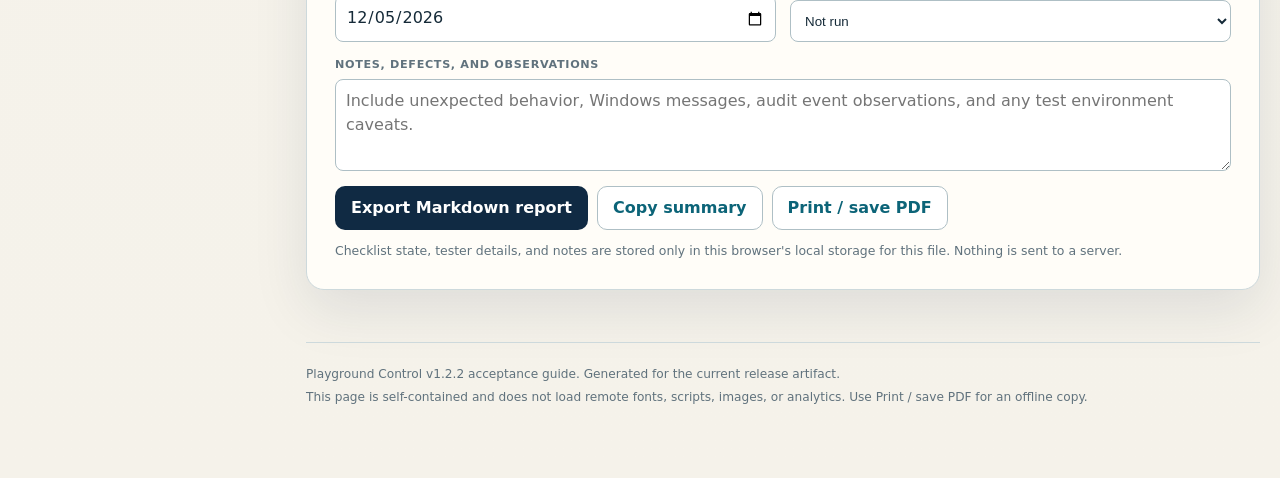
==== commit b410f062: "Release v1.2.2: redirect blocked Roblox launches to study search" ====
--- a/TESTING.html
+++ b/TESTING.html
@@ -1245,7 +1245,7 @@
         </svg>
       </span>
       <p class="brand-name">Playground Control</p>
-      <span class="release-chip">v1.2.1</span>
+      <span class="release-chip">v1.2.2</span>
       <span class="release-chip">Windows 10/11 x64</span>
       <span class="mini-chip">Acceptance guide</span>
     </div>
@@ -1272,13 +1272,13 @@
         <p class="artifact-label">Release artifact</p>
         <p class="artifact-name">PlaygroundControl.exe</p>
         <dl class="artifact-meta">
-          <dt>Build</dt><dd>1.2.1, single self-installing EXE</dd>
+          <dt>Build</dt><dd>1.2.2, single self-installing EXE</dd>
           <dt>Target</dt><dd>Windows 10/11 x64, no runtime install</dd>
           <dt>Size</dt><dd>About 12 MiB</dd>
           <dt>Status</dt><dd>Unsigned test build</dd>
         </dl>
         <div class="hash-row">
-          <p class="hash" id="artifactHash">5c47c3042e20bbc813ca2a22a306f6692d3c12c9fe53f9bf9170bd38a1e06eaf</p>
+          <p class="hash" id="artifactHash">f4f6e636b540085467cf5dcec1650404aa6ade6f84632f0582bd61018cbb07fa</p>
           <button class="icon-button" type="button" data-copy-target="#artifactHash" aria-label="Copy SHA-256 hash" title="Copy SHA-256">
             <svg viewBox="0 0 24 24" fill="none" aria-hidden="true"><rect x="8" y="8" width="11" height="11" rx="2" stroke="currentColor" stroke-width="1.5"/><path d="M16 8V6a2 2 0 0 0-2-2H6a2 2 0 0 0-2 2v8a2 2 0 0 0 2 2h2" stroke="currentColor" stroke-width="1.5"/></svg>
           </button>
@@ -1540,7 +1540,7 @@
 # Expected shape:
 # {
 #   "ok": true,
-#   "version": "1.2.1",
+#   "version": "1.2.2",
 #   "setup": true
 # }</code></pre><button class="copy-code" type="button" aria-label="Copy command" title="Copy"><svg viewBox="0 0 24 24" fill="none" aria-hidden="true"><rect x="8" y="8" width="11" height="11" rx="2" stroke="currentColor" stroke-width="1.5"/><path d="M16 8V6a2 2 0 0 0-2-2H6a2 2 0 0 0-2 2v8a2 2 0 0 0 2 2h2" stroke="currentColor" stroke-width="1.5"/></svg></button></div>
               </details>
@@ -1721,7 +1721,7 @@
 # The 32-bit registry view should have the same guard:
 reg.exe query "HKLM\SOFTWARE\WOW6432Node\Microsoft\Windows NT\CurrentVersion\Image File Execution Options\RobloxPlayerBeta.exe" /v Debugger</code></pre><button class="copy-code" type="button" aria-label="Copy command" title="Copy"><svg viewBox="0 0 24 24" fill="none" aria-hidden="true"><rect x="8" y="8" width="11" height="11" rx="2" stroke="currentColor" stroke-width="1.5"/><path d="M16 8V6a2 2 0 0 0-2-2H6a2 2 0 0 0-2 2v8a2 2 0 0 0 2 2h2" stroke="currentColor" stroke-width="1.5"/></svg></button></div>
               </details>
-              <div class="expected"><strong>Expected</strong>Roblox does not open. A Playground Control message explains that Roblox is blocked while play is off, and Task Manager shows no new <code>RobloxPlayerBeta.exe</code> process. The IFEO entries exist in both registry views. Press <strong>Allow play</strong>, launch Roblox once, and confirm it opens. Press <strong>Block play</strong> again and confirm a fresh launch is intercepted.</div>
+              <div class="expected"><strong>Expected</strong>Roblox does not open. Google Chrome opens a Google search for <code>gere um guia de estudos para passar na prova do ifisc garopaba 2027</code>; if Chrome is unavailable, the same search opens in the default browser. If neither browser can open, a Playground Control warning includes the search term. Task Manager shows no new <code>RobloxPlayerBeta.exe</code> process. The IFEO entries exist in both registry views. Press <strong>Allow play</strong>, launch Roblox once, and confirm it opens. Press <strong>Block play</strong> again and confirm a fresh launch is intercepted and redirected.</div>
             </div>
           </article>
           <article class="test-card" data-test="game-blocked" data-level="essential">
@@ -2187,7 +2187,7 @@
     </section>
 
     <footer>
-      <p>Playground Control v1.2.1 acceptance guide. Generated for the current release artifact.</p>
+      <p>Playground Control v1.2.2 acceptance guide. Generated for the current release artifact.</p>
       <p>This page is self-contained and does not load remote fonts, scripts, images, or analytics. Use Print / save PDF for an offline copy.</p>
     </footer>
   </main>
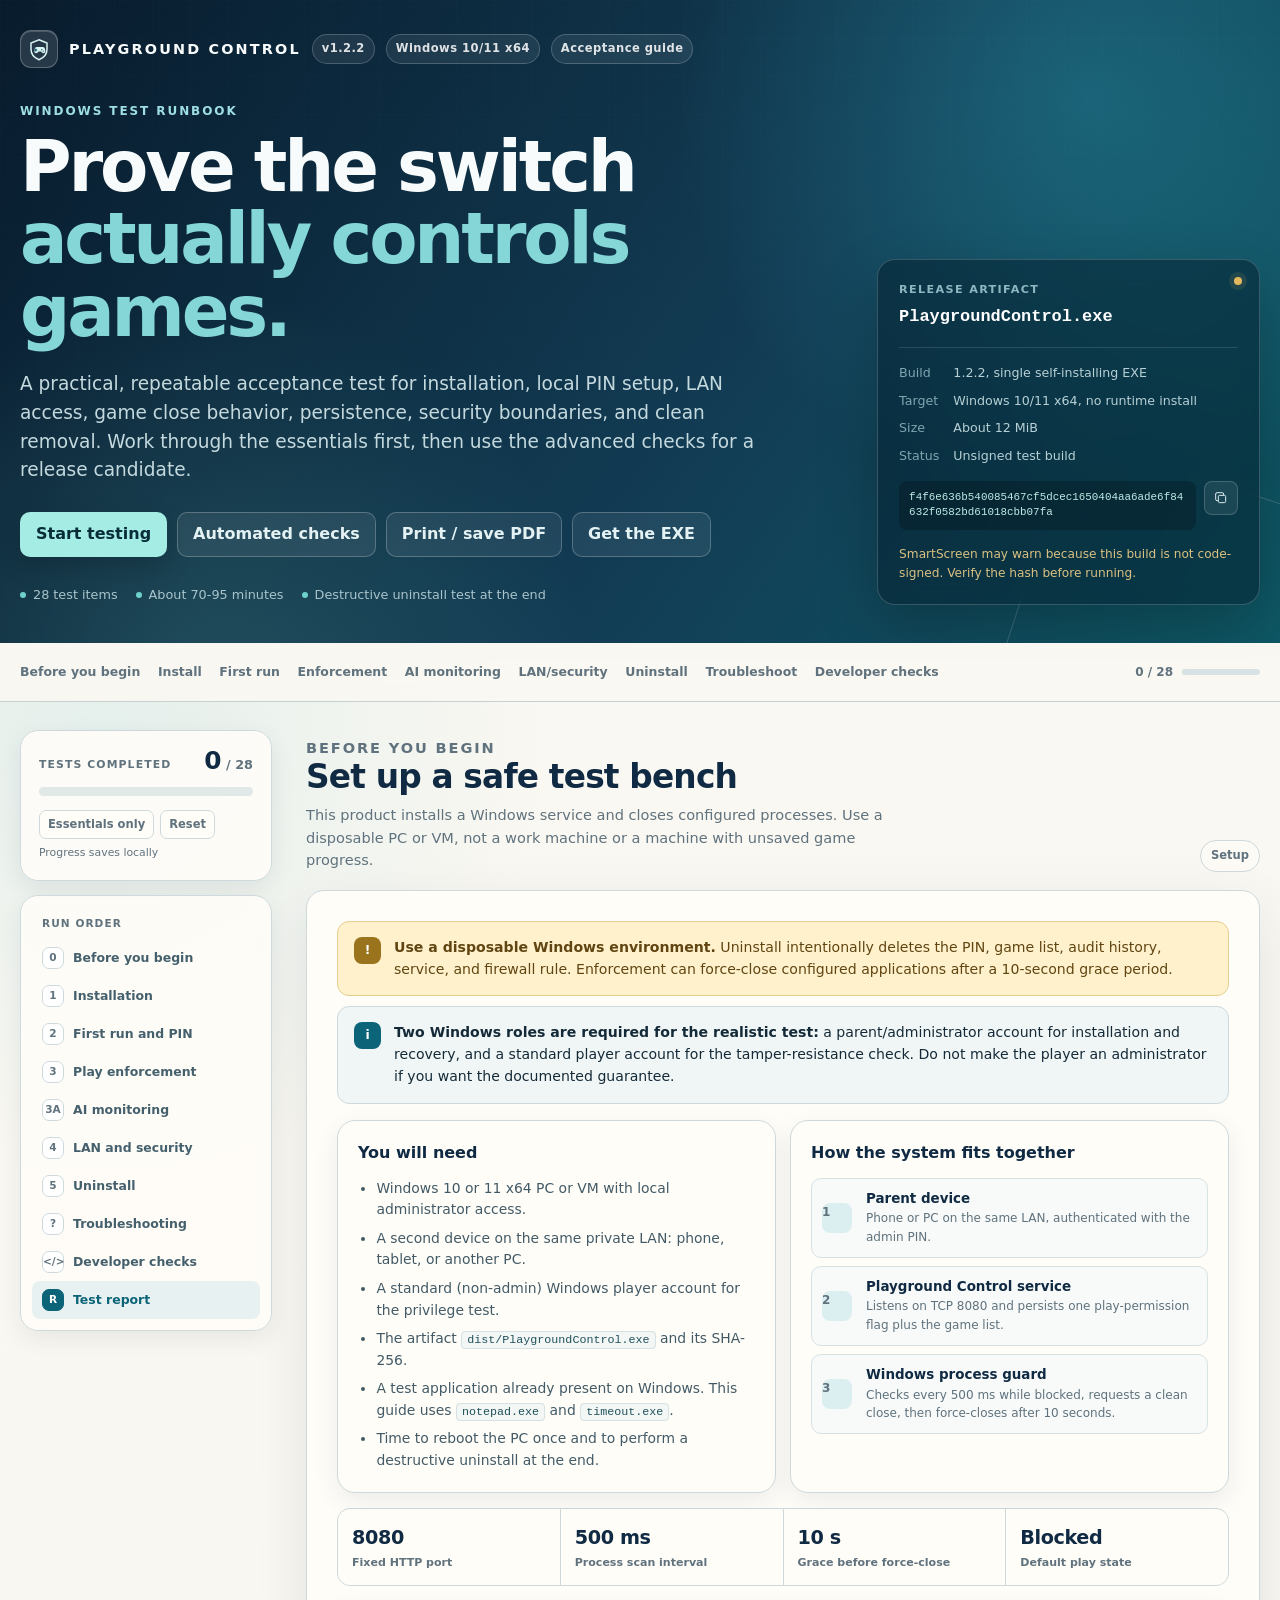
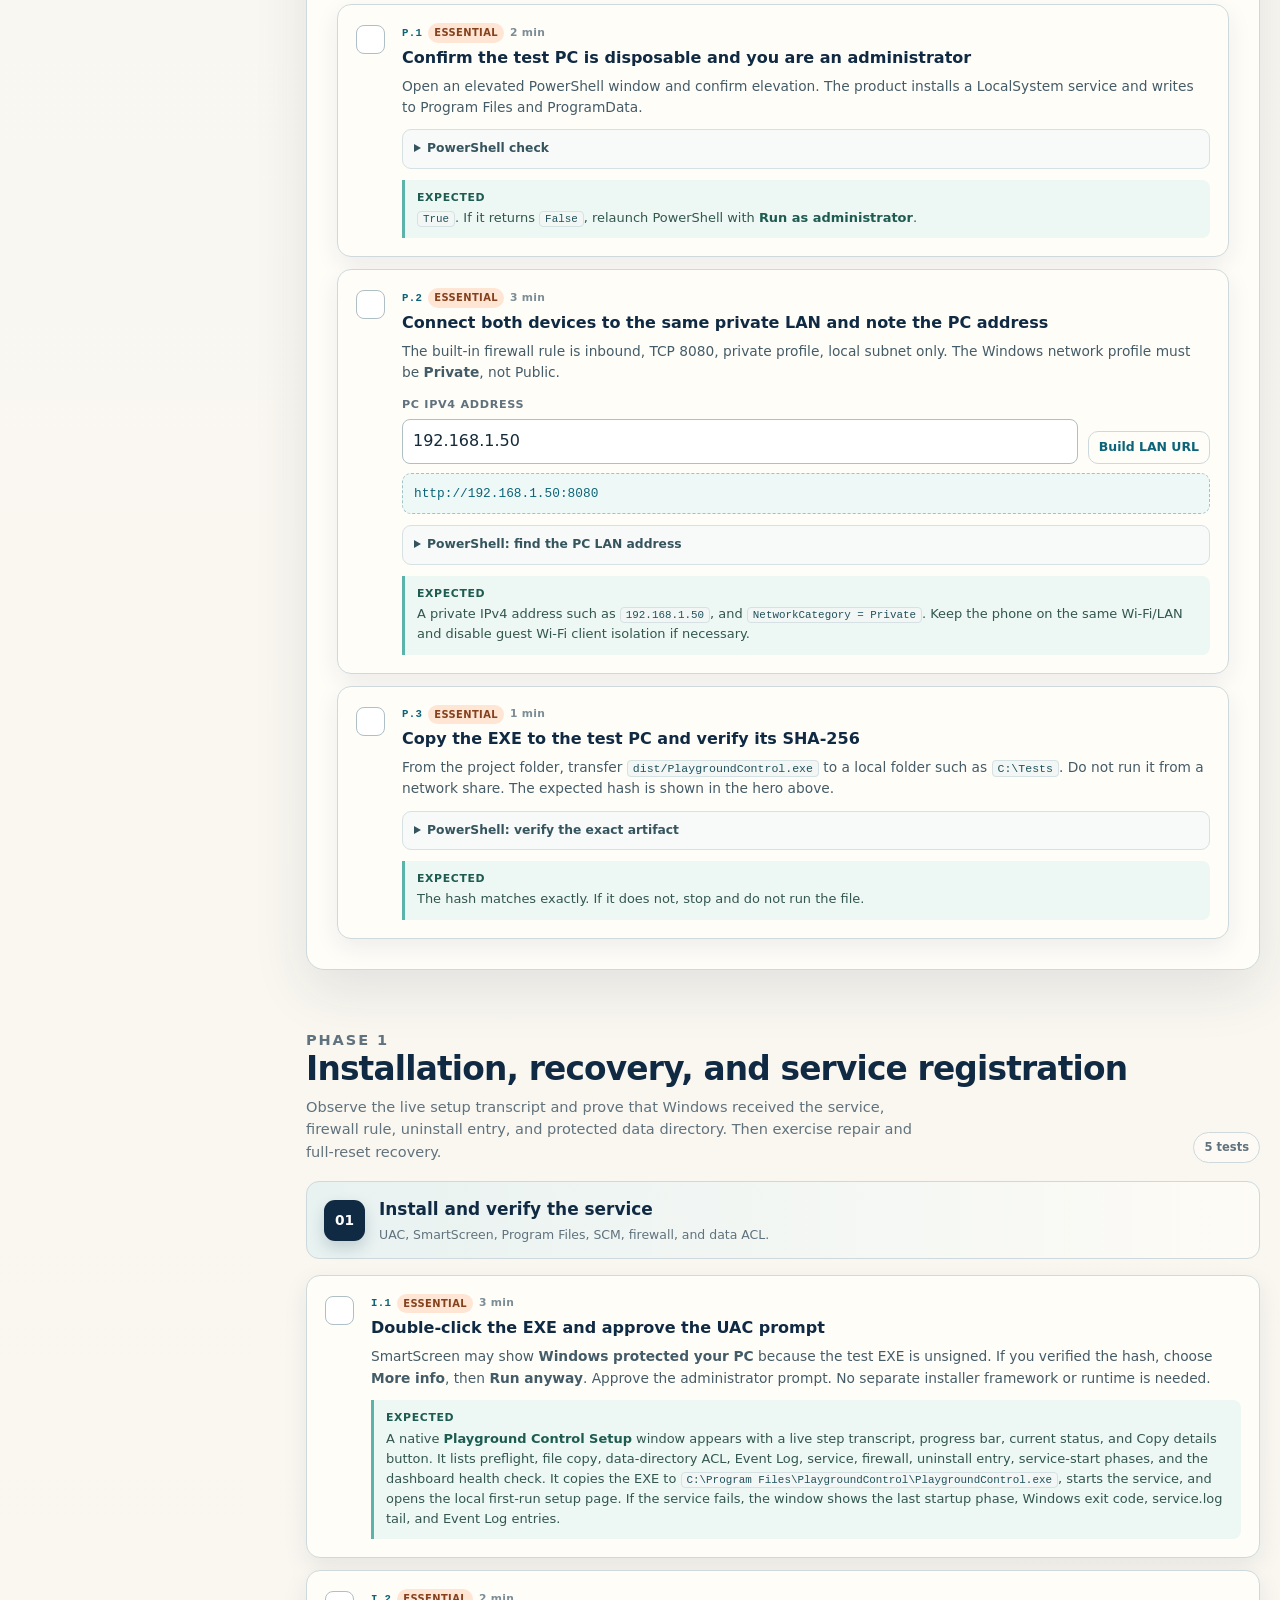
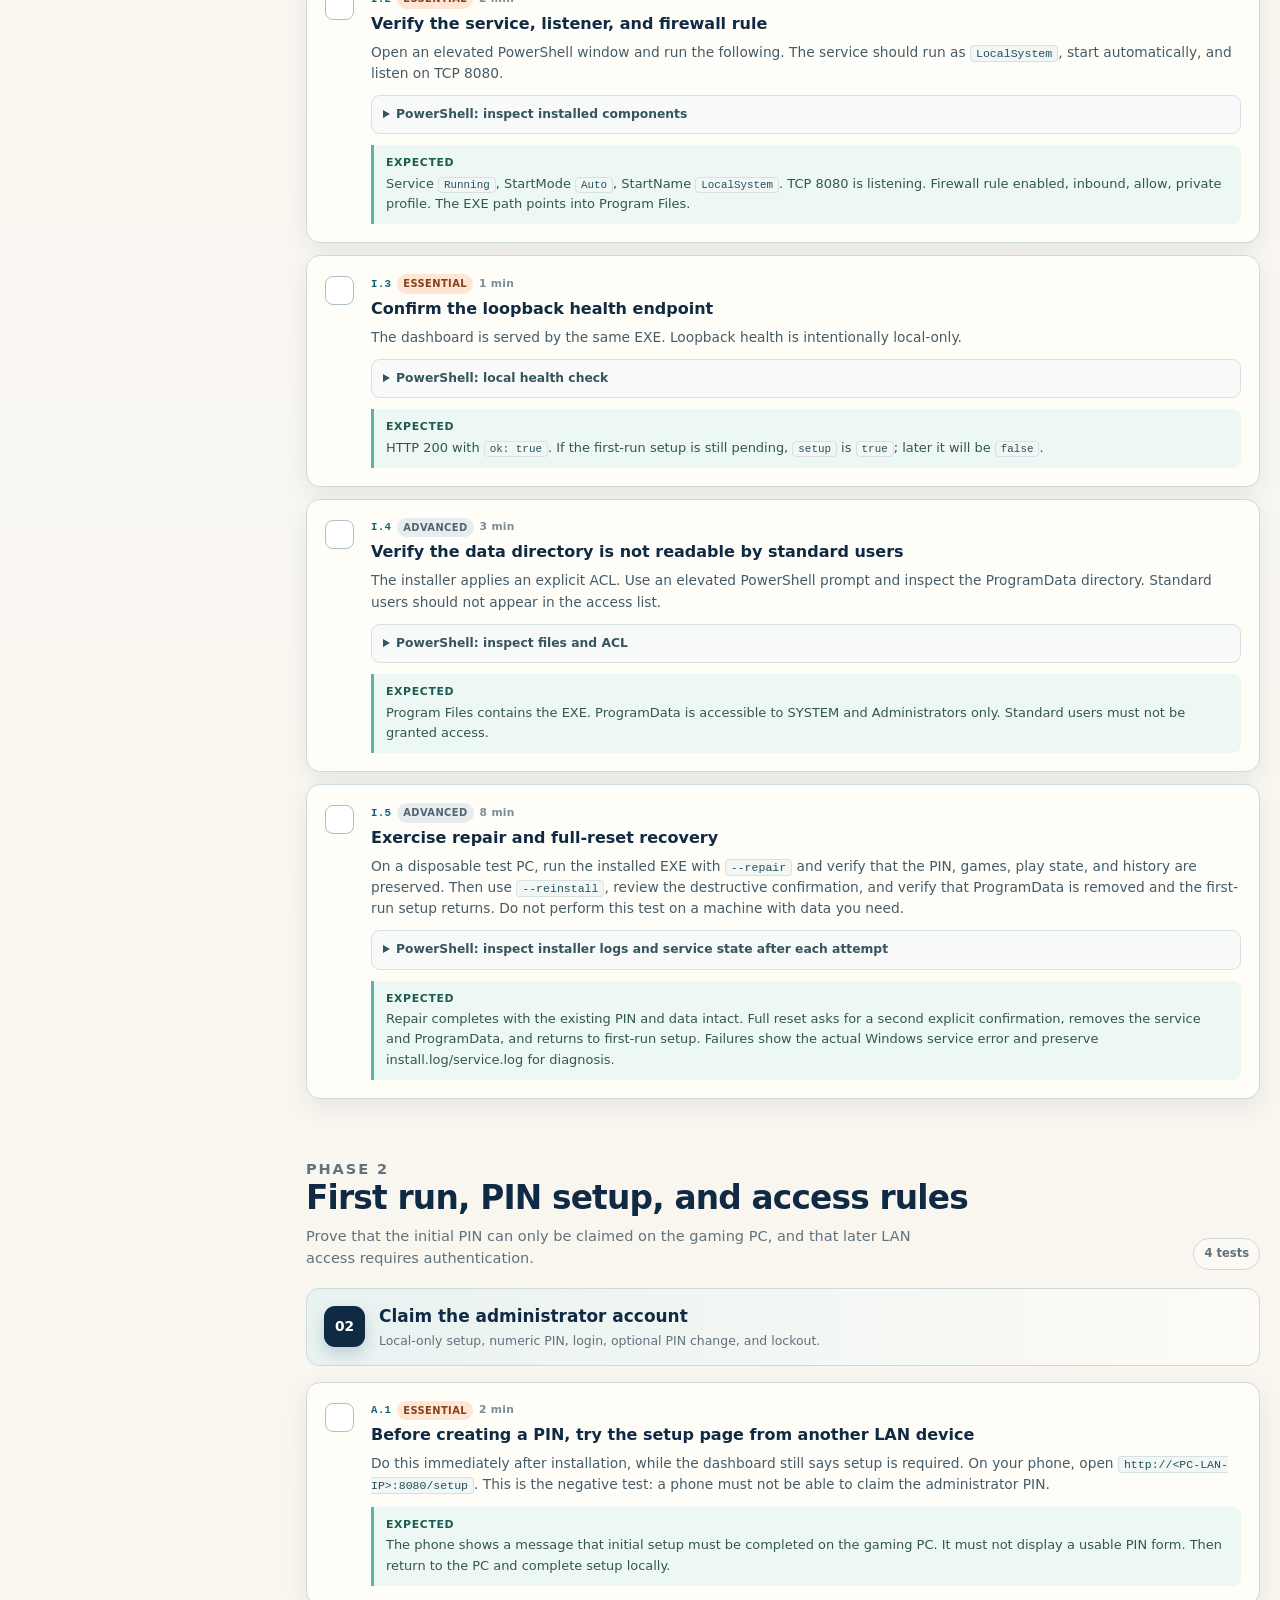
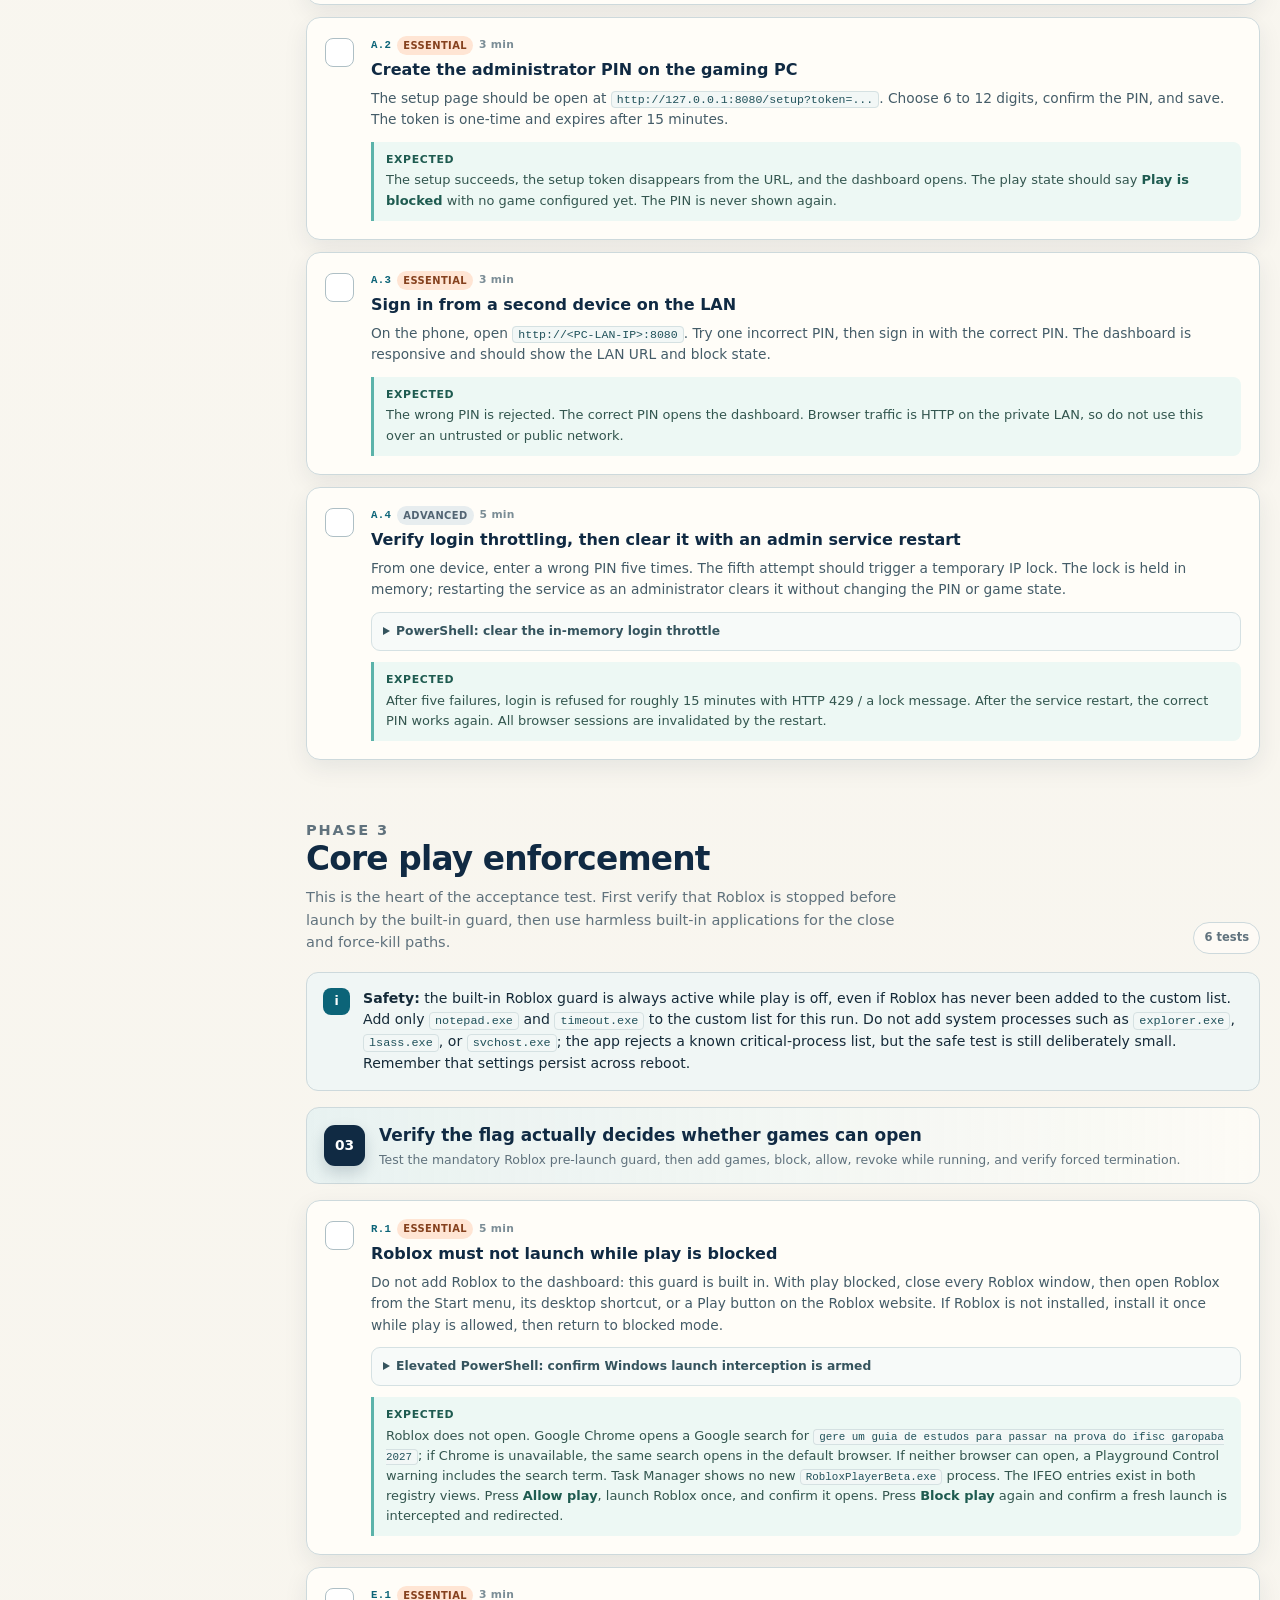
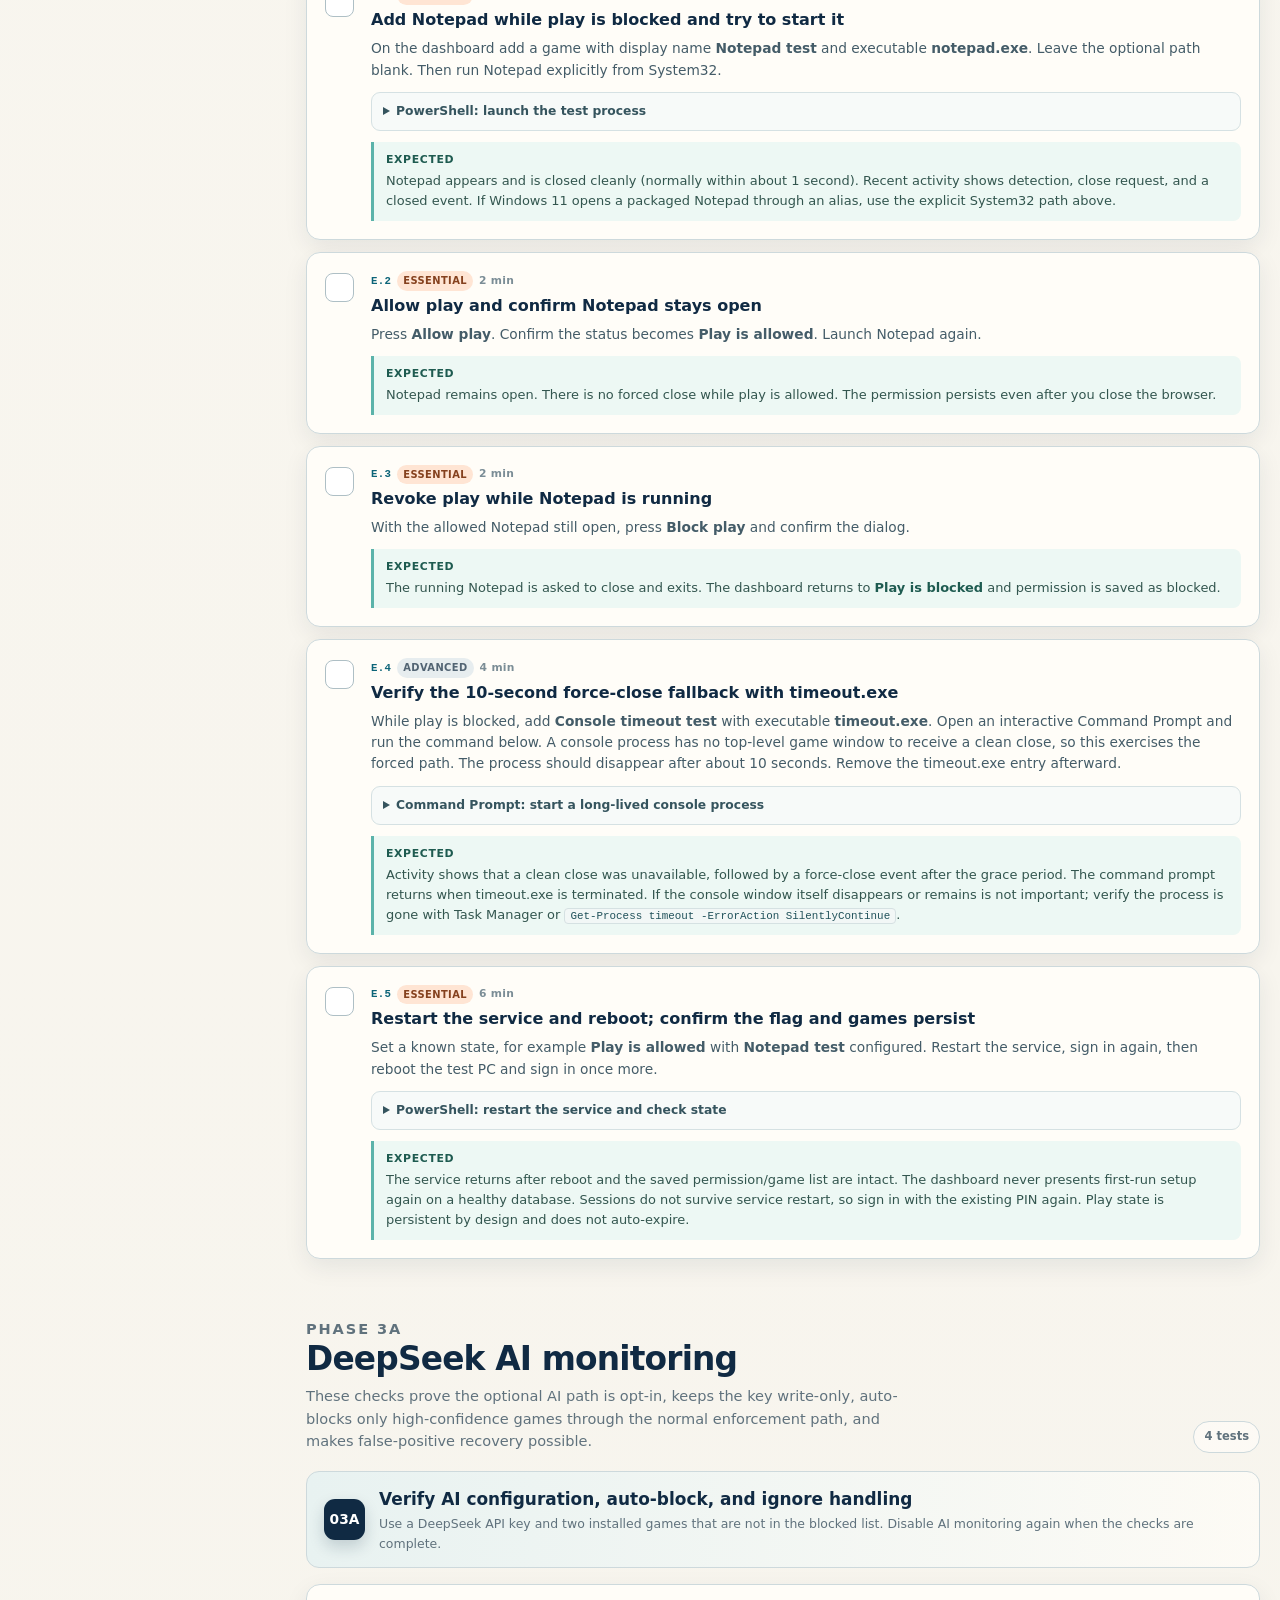
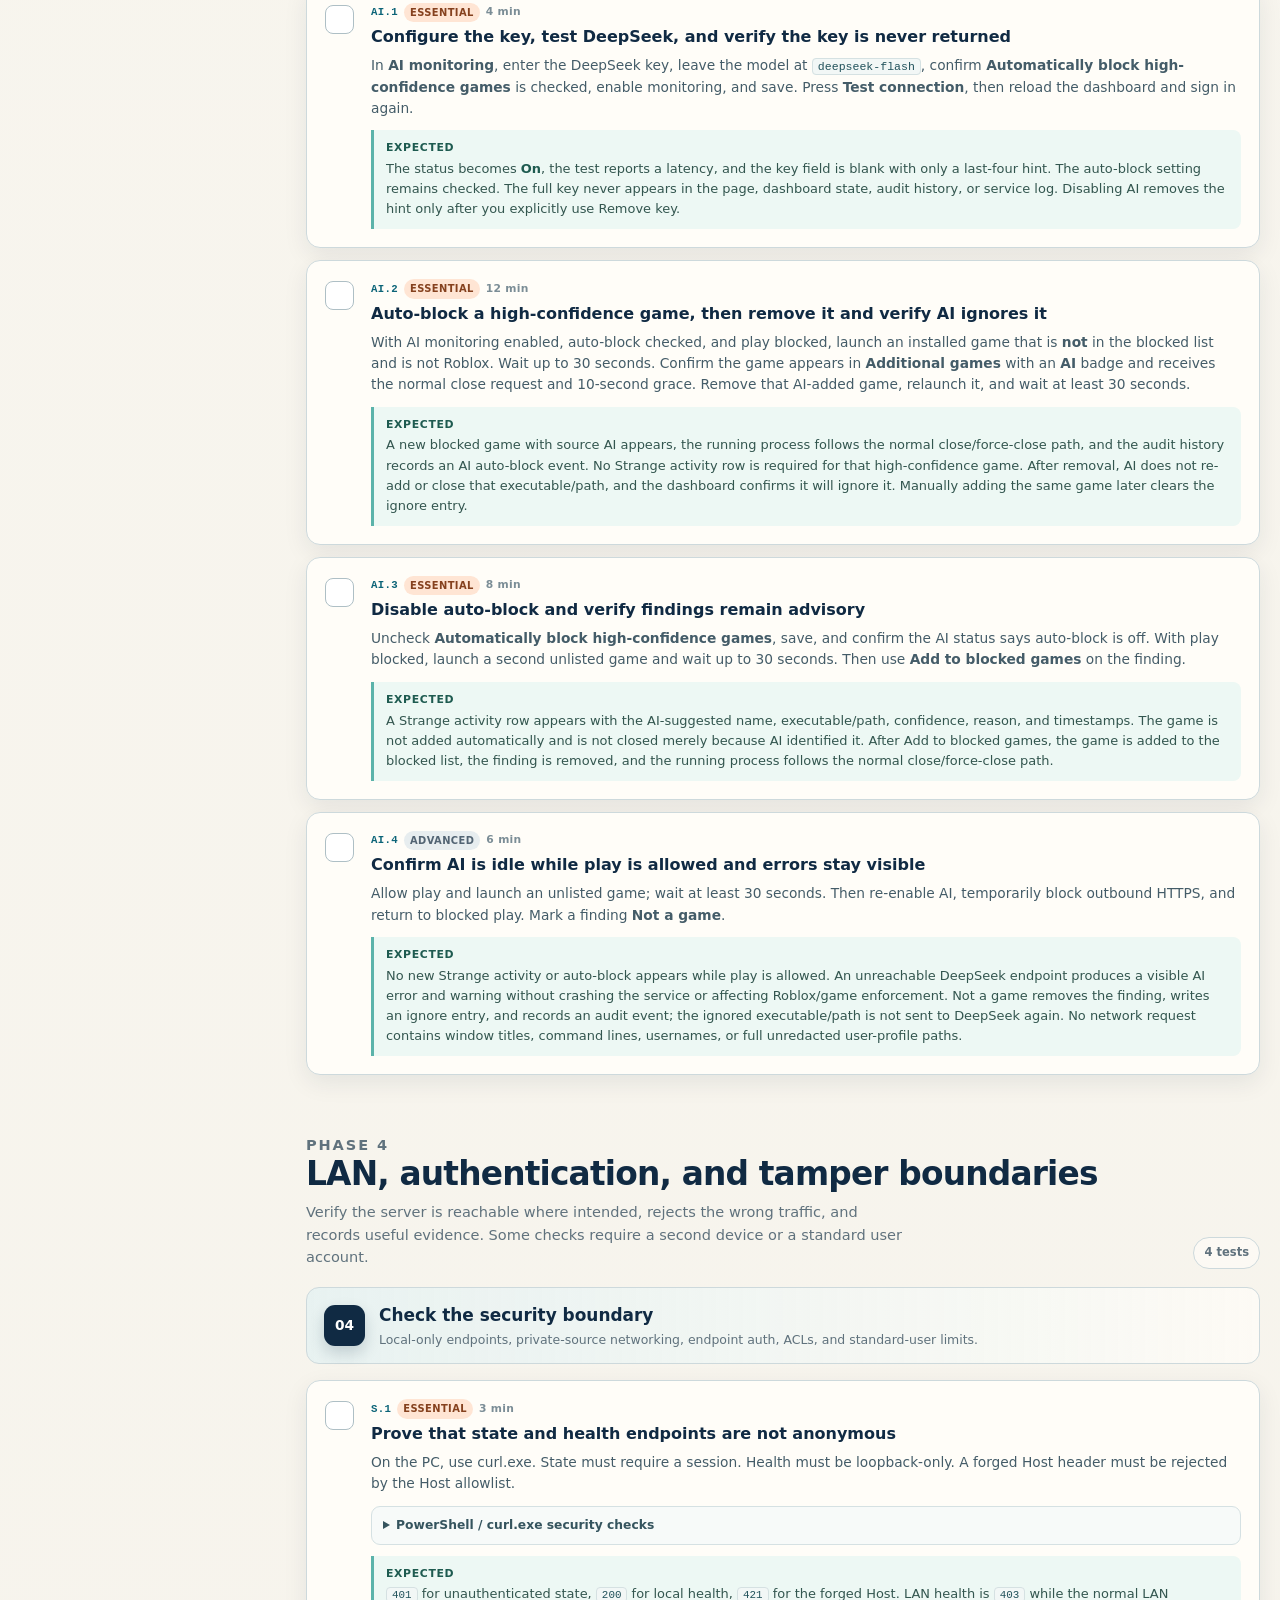
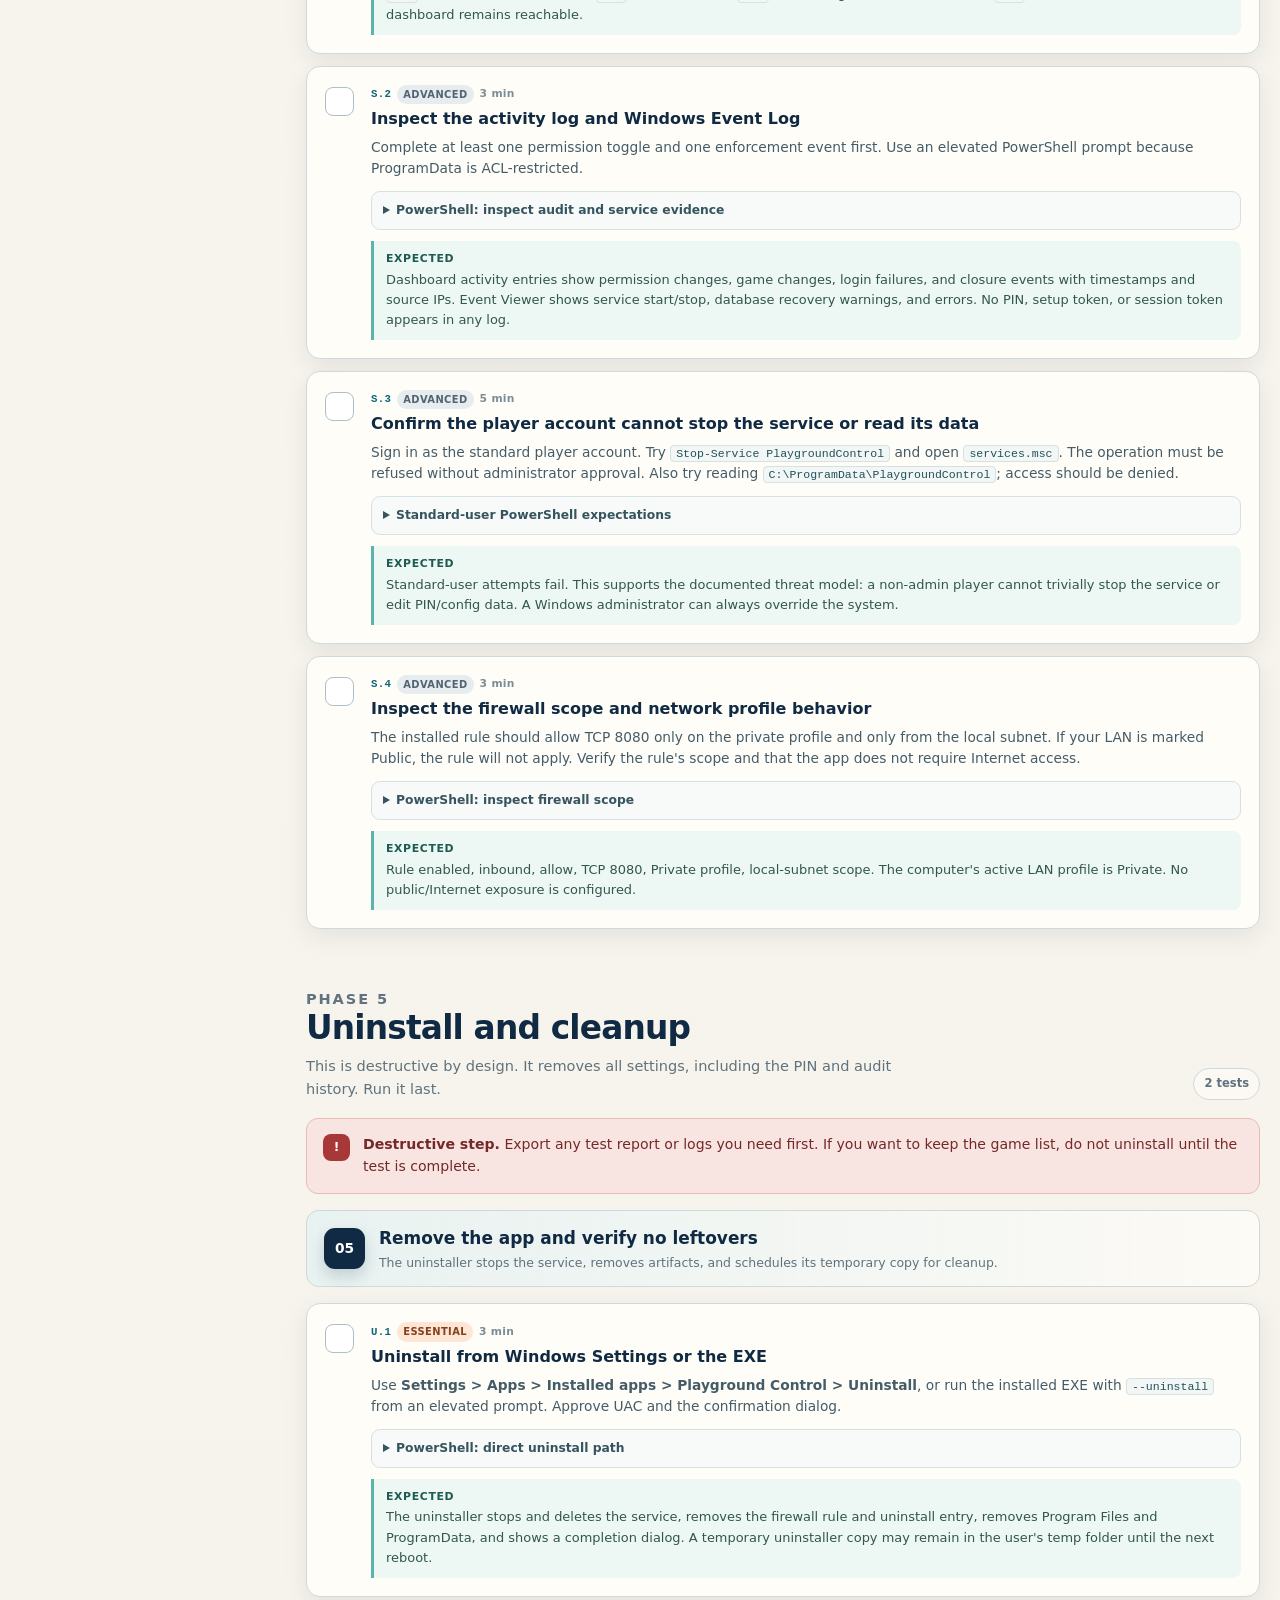
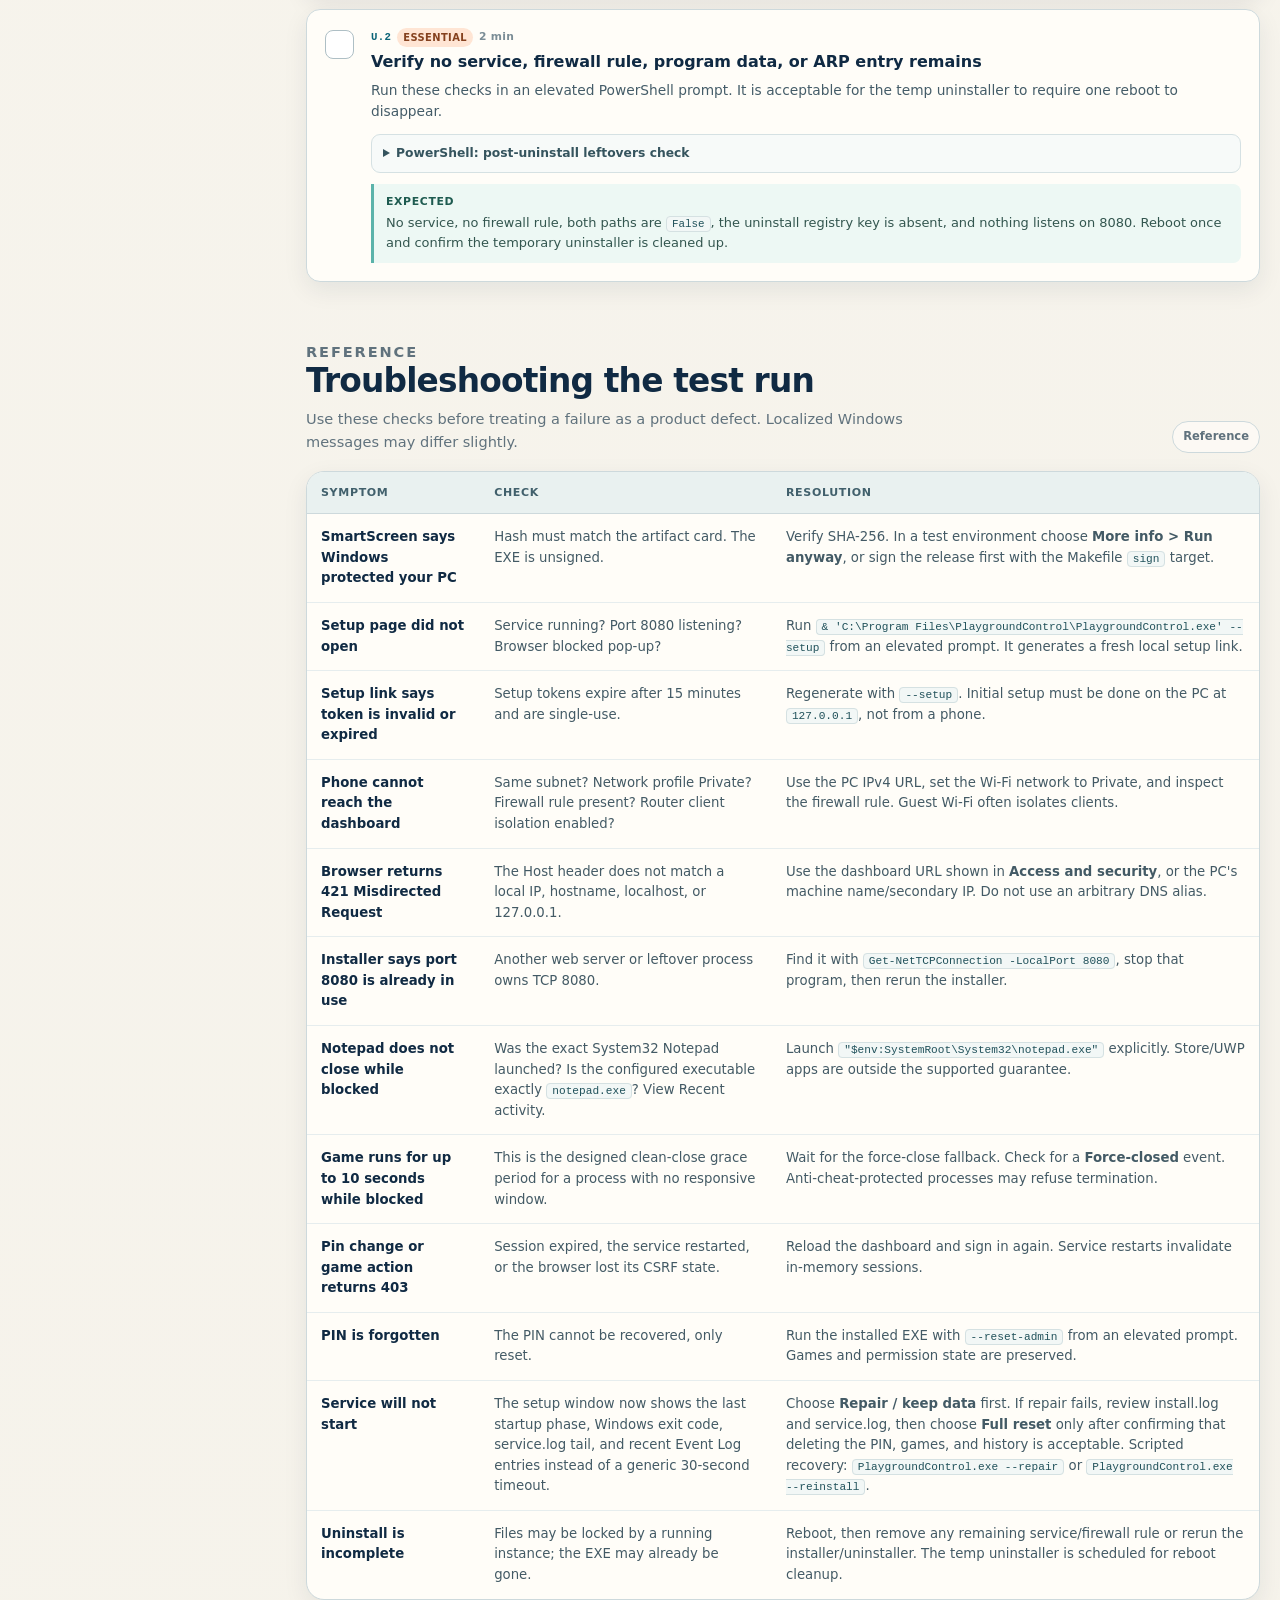
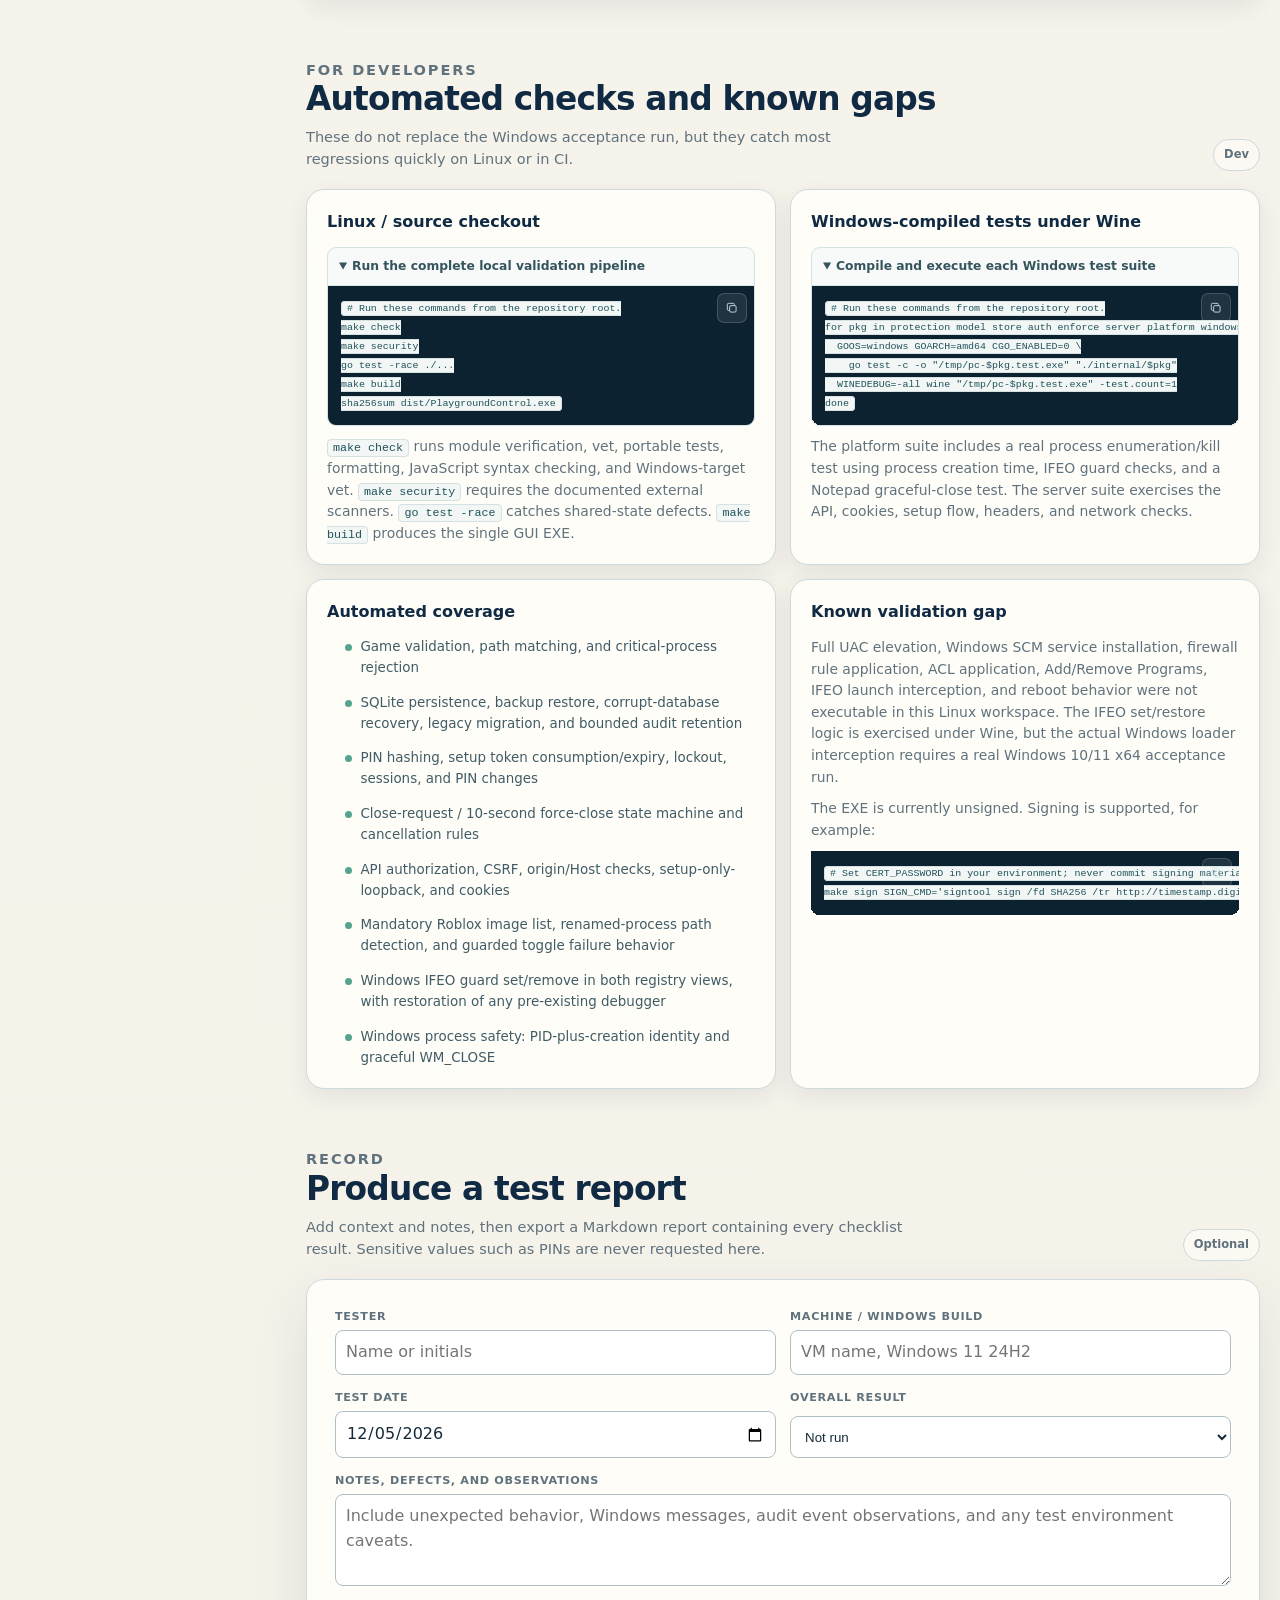
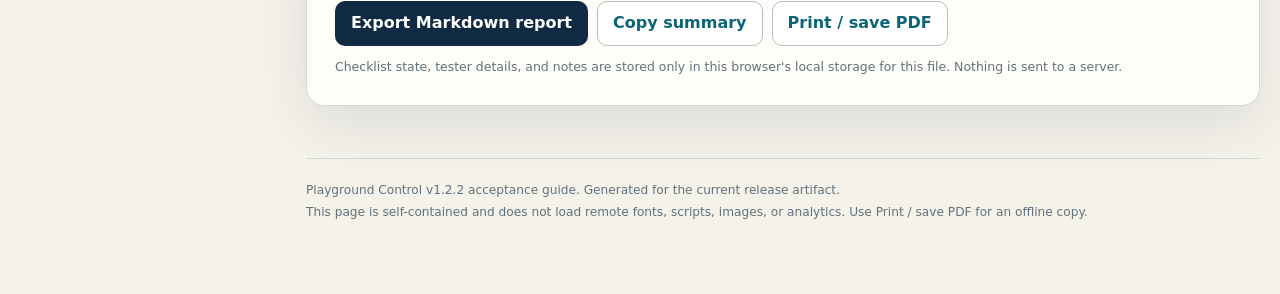
==== commit ce62ac94: "Add DeepSeek AI monitoring with high-confidence auto-block Add an opt-in DeepSeek classifier that wa" ====
--- a/TESTING.html
+++ b/TESTING.html
@@ -1262,8 +1262,8 @@
           <a class="button ghost" href="dist/PlaygroundControl.exe" download>Get the EXE</a>
         </div>
         <div class="hero-meta">
-          <span>24 test items</span>
-          <span>About 50-65 minutes</span>
+          <span>28 test items</span>
+          <span>About 70-95 minutes</span>
           <span>Destructive uninstall test at the end</span>
         </div>
       </div>
@@ -1296,6 +1296,7 @@
       <a href="#install">Install</a>
       <a href="#first-run">First run</a>
       <a href="#enforcement">Enforcement</a>
+      <a href="#ai-monitoring">AI monitoring</a>
       <a href="#lan-security">LAN/security</a>
       <a href="#uninstall">Uninstall</a>
       <a href="#troubleshooting">Troubleshoot</a>
@@ -1331,6 +1332,7 @@
       <a href="#install"><span class="step-dot">1</span>Installation</a>
       <a href="#first-run"><span class="step-dot">2</span>First run and PIN</a>
       <a href="#enforcement"><span class="step-dot">3</span>Play enforcement</a>
+      <a href="#ai-monitoring"><span class="step-dot">3A</span>AI monitoring</a>
       <a href="#lan-security"><span class="step-dot">4</span>LAN and security</a>
       <a href="#uninstall"><span class="step-dot">5</span>Uninstall</a>
       <a href="#troubleshooting"><span class="step-dot">?</span>Troubleshooting</a>
@@ -1809,6 +1811,81 @@
 # Sign in with the original PIN. Play is allowed and the game list is unchanged.</code></pre><button class="copy-code" type="button" aria-label="Copy command" title="Copy"><svg viewBox="0 0 24 24" fill="none" aria-hidden="true"><rect x="8" y="8" width="11" height="11" rx="2" stroke="currentColor" stroke-width="1.5"/><path d="M16 8V6a2 2 0 0 0-2-2H6a2 2 0 0 0-2 2v8a2 2 0 0 0 2 2h2" stroke="currentColor" stroke-width="1.5"/></svg></button></div>
               </details>
               <div class="expected"><strong>Expected</strong>The service returns after reboot and the saved permission/game list are intact. The dashboard never presents first-run setup again on a healthy database. Sessions do not survive service restart, so sign in with the existing PIN again. Play state is persistent by design and does not auto-expire.</div>
+            </div>
+          </article>
+        </div>
+      </div>
+    </section>
+
+    <section id="ai-monitoring">
+      <div class="section-heading">
+        <div>
+          <p class="section-eyebrow">Phase 3A</p>
+          <h2>DeepSeek AI monitoring</h2>
+          <p>These checks prove the optional AI path is opt-in, keeps the key write-only, auto-blocks only high-confidence games through the normal enforcement path, and makes false-positive recovery possible.</p>
+        </div>
+        <span class="section-count">4 tests</span>
+      </div>
+
+      <div class="phase">
+        <div class="phase-head">
+          <span class="phase-number">03A</span>
+          <div><h3>Verify AI configuration, auto-block, and ignore handling</h3><p>Use a DeepSeek API key and two installed games that are not in the blocked list. Disable AI monitoring again when the checks are complete.</p></div>
+        </div>
+        <div class="test-list">
+          <article class="test-card" data-test="ai-key" data-level="essential">
+            <label class="test-check">
+              <input class="test-checkbox" type="checkbox" data-test="ai-key">
+              <span class="checkbox-ui"></span>
+              <span class="sr-only" style="position:absolute;width:1px;height:1px;overflow:hidden;clip:rect(0,0,0,0)">Mark AI key configuration test complete</span>
+            </label>
+            <div>
+              <div class="test-topline"><span class="test-id">AI.1</span><span class="level essential">Essential</span><span class="time">4 min</span></div>
+              <h3 class="test-title">Configure the key, test DeepSeek, and verify the key is never returned</h3>
+              <p class="test-body">In <strong>AI monitoring</strong>, enter the DeepSeek key, leave the model at <code>deepseek-flash</code>, confirm <strong>Automatically block high-confidence games</strong> is checked, enable monitoring, and save. Press <strong>Test connection</strong>, then reload the dashboard and sign in again.</p>
+              <div class="expected"><strong>Expected</strong>The status becomes <strong>On</strong>, the test reports a latency, and the key field is blank with only a last-four hint. The auto-block setting remains checked. The full key never appears in the page, dashboard state, audit history, or service log. Disabling AI removes the hint only after you explicitly use Remove key.</div>
+            </div>
+          </article>
+
+          <article class="test-card" data-test="ai-autoblock" data-level="essential">
+            <label class="test-check">
+              <input class="test-checkbox" type="checkbox" data-test="ai-autoblock">
+              <span class="checkbox-ui"></span>
+              <span class="sr-only" style="position:absolute;width:1px;height:1px;overflow:hidden;clip:rect(0,0,0,0)">Mark AI auto-block test complete</span>
+            </label>
+            <div>
+              <div class="test-topline"><span class="test-id">AI.2</span><span class="level essential">Essential</span><span class="time">12 min</span></div>
+              <h3 class="test-title">Auto-block a high-confidence game, then remove it and verify AI ignores it</h3>
+              <p class="test-body">With AI monitoring enabled, auto-block checked, and play blocked, launch an installed game that is <strong>not</strong> in the blocked list and is not Roblox. Wait up to 30 seconds. Confirm the game appears in <strong>Additional games</strong> with an <strong>AI</strong> badge and receives the normal close request and 10-second grace. Remove that AI-added game, relaunch it, and wait at least 30 seconds.</p>
+              <div class="expected"><strong>Expected</strong>A new blocked game with source AI appears, the running process follows the normal close/force-close path, and the audit history records an AI auto-block event. No Strange activity row is required for that high-confidence game. After removal, AI does not re-add or close that executable/path, and the dashboard confirms it will ignore it. Manually adding the same game later clears the ignore entry.</div>
+            </div>
+          </article>
+
+          <article class="test-card" data-test="ai-advisory" data-level="essential">
+            <label class="test-check">
+              <input class="test-checkbox" type="checkbox" data-test="ai-advisory">
+              <span class="checkbox-ui"></span>
+              <span class="sr-only" style="position:absolute;width:1px;height:1px;overflow:hidden;clip:rect(0,0,0,0)">Mark AI advisory-mode test complete</span>
+            </label>
+            <div>
+              <div class="test-topline"><span class="test-id">AI.3</span><span class="level essential">Essential</span><span class="time">8 min</span></div>
+              <h3 class="test-title">Disable auto-block and verify findings remain advisory</h3>
+              <p class="test-body">Uncheck <strong>Automatically block high-confidence games</strong>, save, and confirm the AI status says auto-block is off. With play blocked, launch a second unlisted game and wait up to 30 seconds. Then use <strong>Add to blocked games</strong> on the finding.</p>
+              <div class="expected"><strong>Expected</strong>A Strange activity row appears with the AI-suggested name, executable/path, confidence, reason, and timestamps. The game is not added automatically and is not closed merely because AI identified it. After Add to blocked games, the game is added to the blocked list, the finding is removed, and the running process follows the normal close/force-close path.</div>
+            </div>
+          </article>
+
+          <article class="test-card" data-test="ai-boundaries" data-level="advanced">
+            <label class="test-check">
+              <input class="test-checkbox" type="checkbox" data-test="ai-boundaries">
+              <span class="checkbox-ui"></span>
+              <span class="sr-only" style="position:absolute;width:1px;height:1px;overflow:hidden;clip:rect(0,0,0,0)">Mark AI boundary test complete</span>
+            </label>
+            <div>
+              <div class="test-topline"><span class="test-id">AI.4</span><span class="level advanced">Advanced</span><span class="time">6 min</span></div>
+              <h3 class="test-title">Confirm AI is idle while play is allowed and errors stay visible</h3>
+              <p class="test-body">Allow play and launch an unlisted game; wait at least 30 seconds. Then re-enable AI, temporarily block outbound HTTPS, and return to blocked play. Mark a finding <strong>Not a game</strong>.</p>
+              <div class="expected"><strong>Expected</strong>No new Strange activity or auto-block appears while play is allowed. An unreachable DeepSeek endpoint produces a visible AI error and warning without crashing the service or affecting Roblox/game enforcement. Not a game removes the finding, writes an ignore entry, and records an audit event; the ignored executable/path is not sent to DeepSeek again. No network request contains window titles, command lines, usernames, or full unredacted user-profile paths.</div>
             </div>
           </article>
         </div>
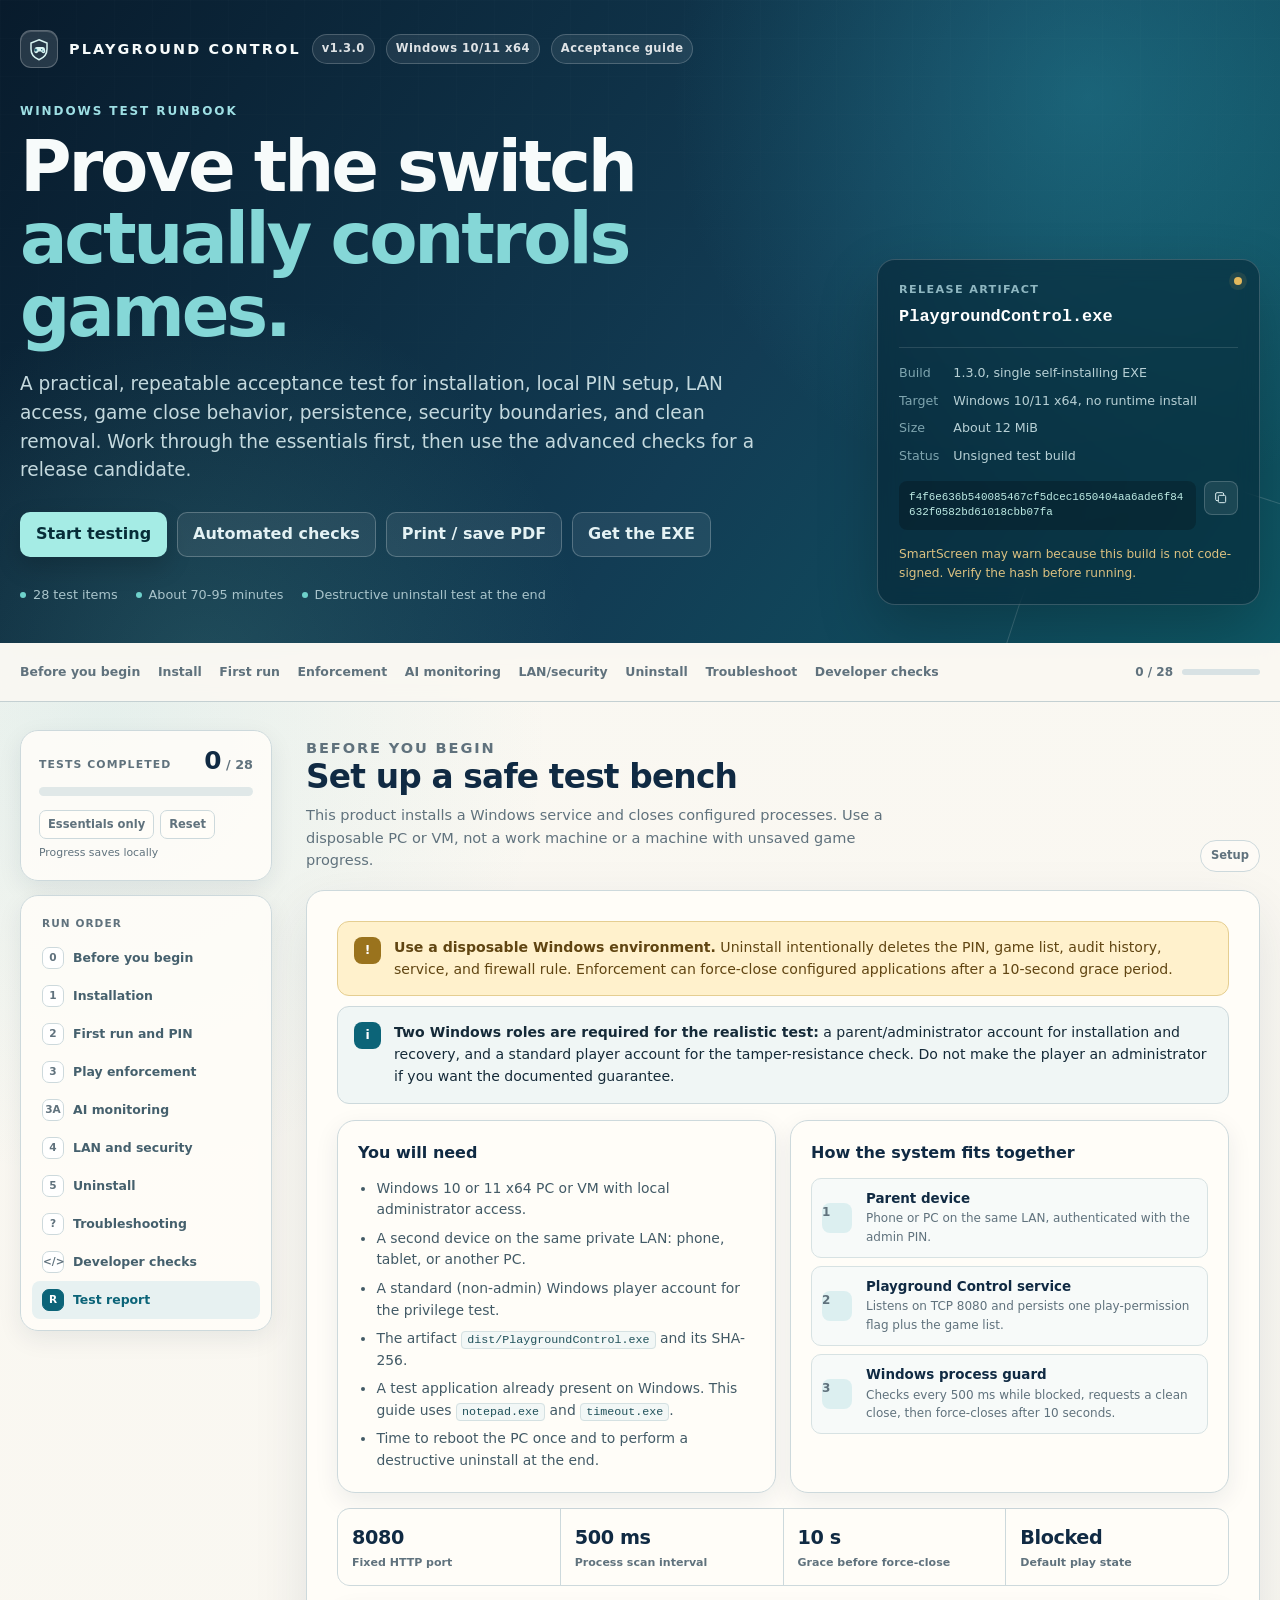
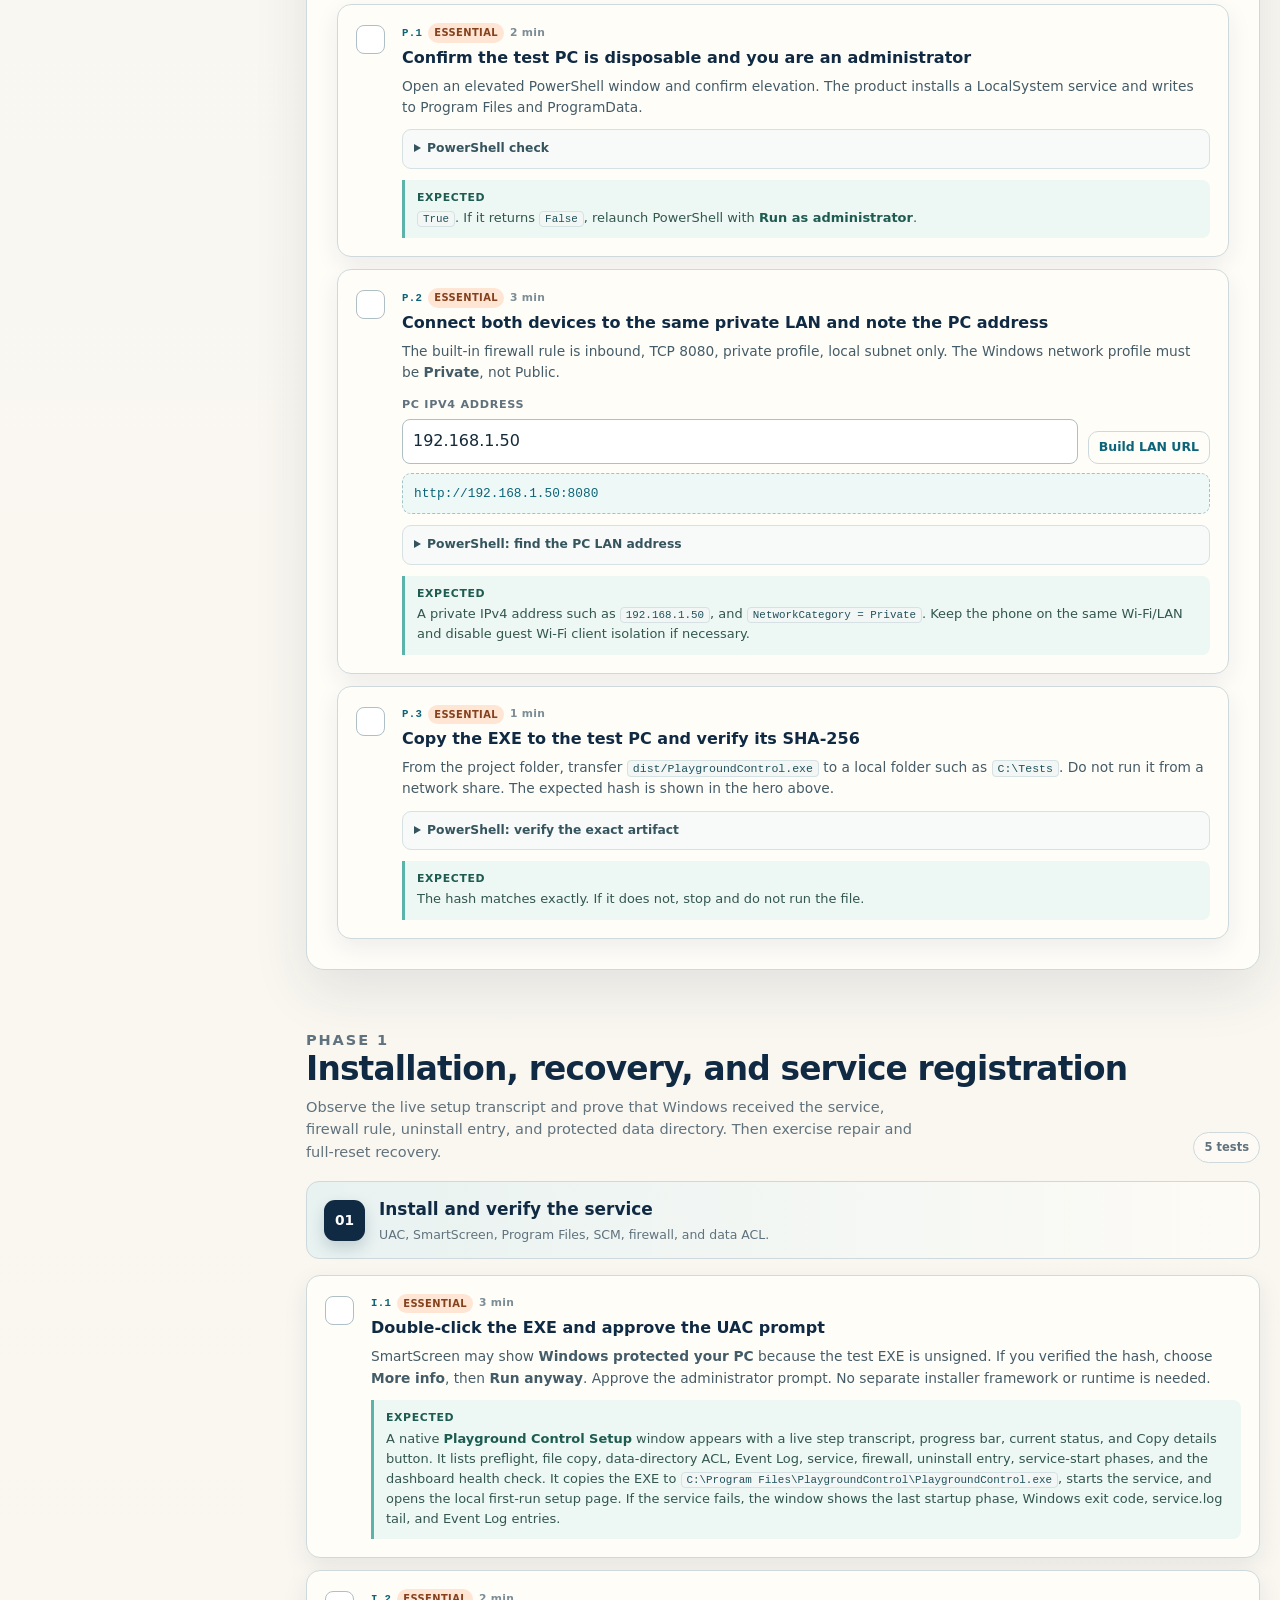
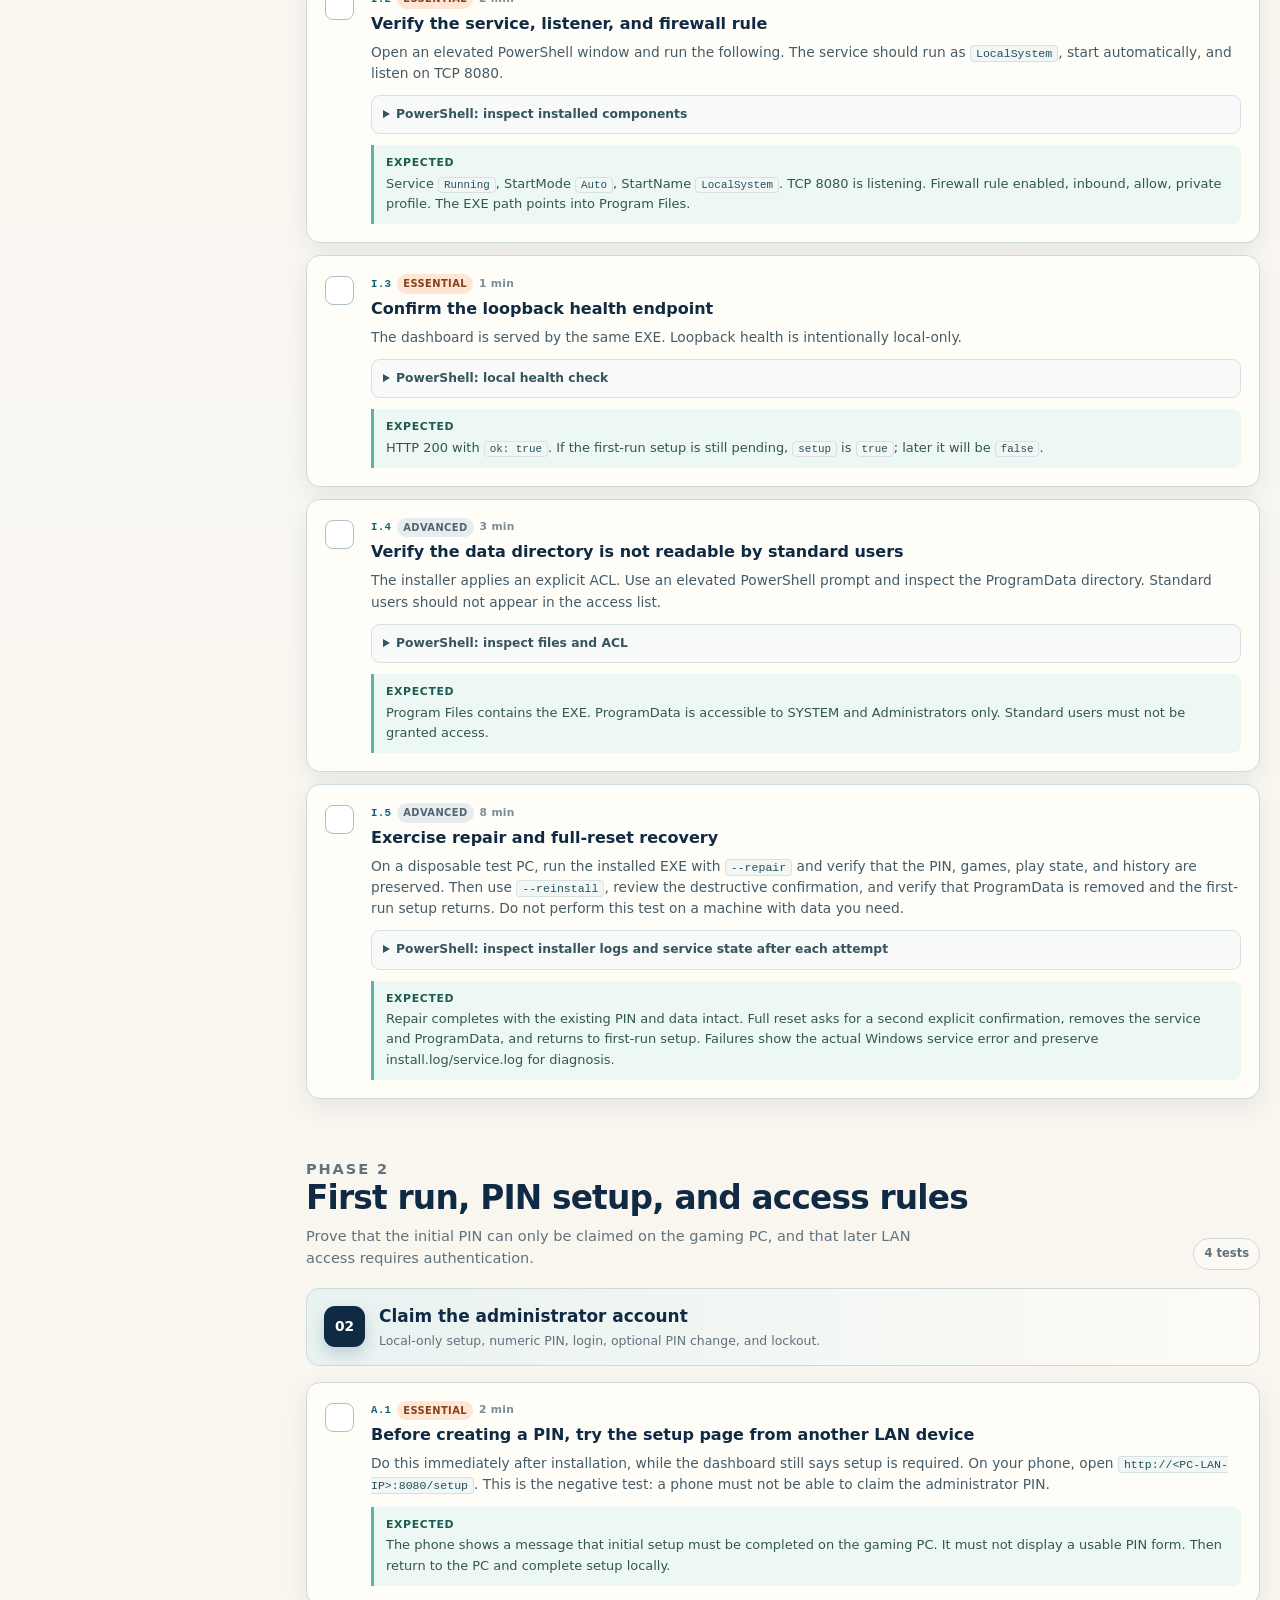
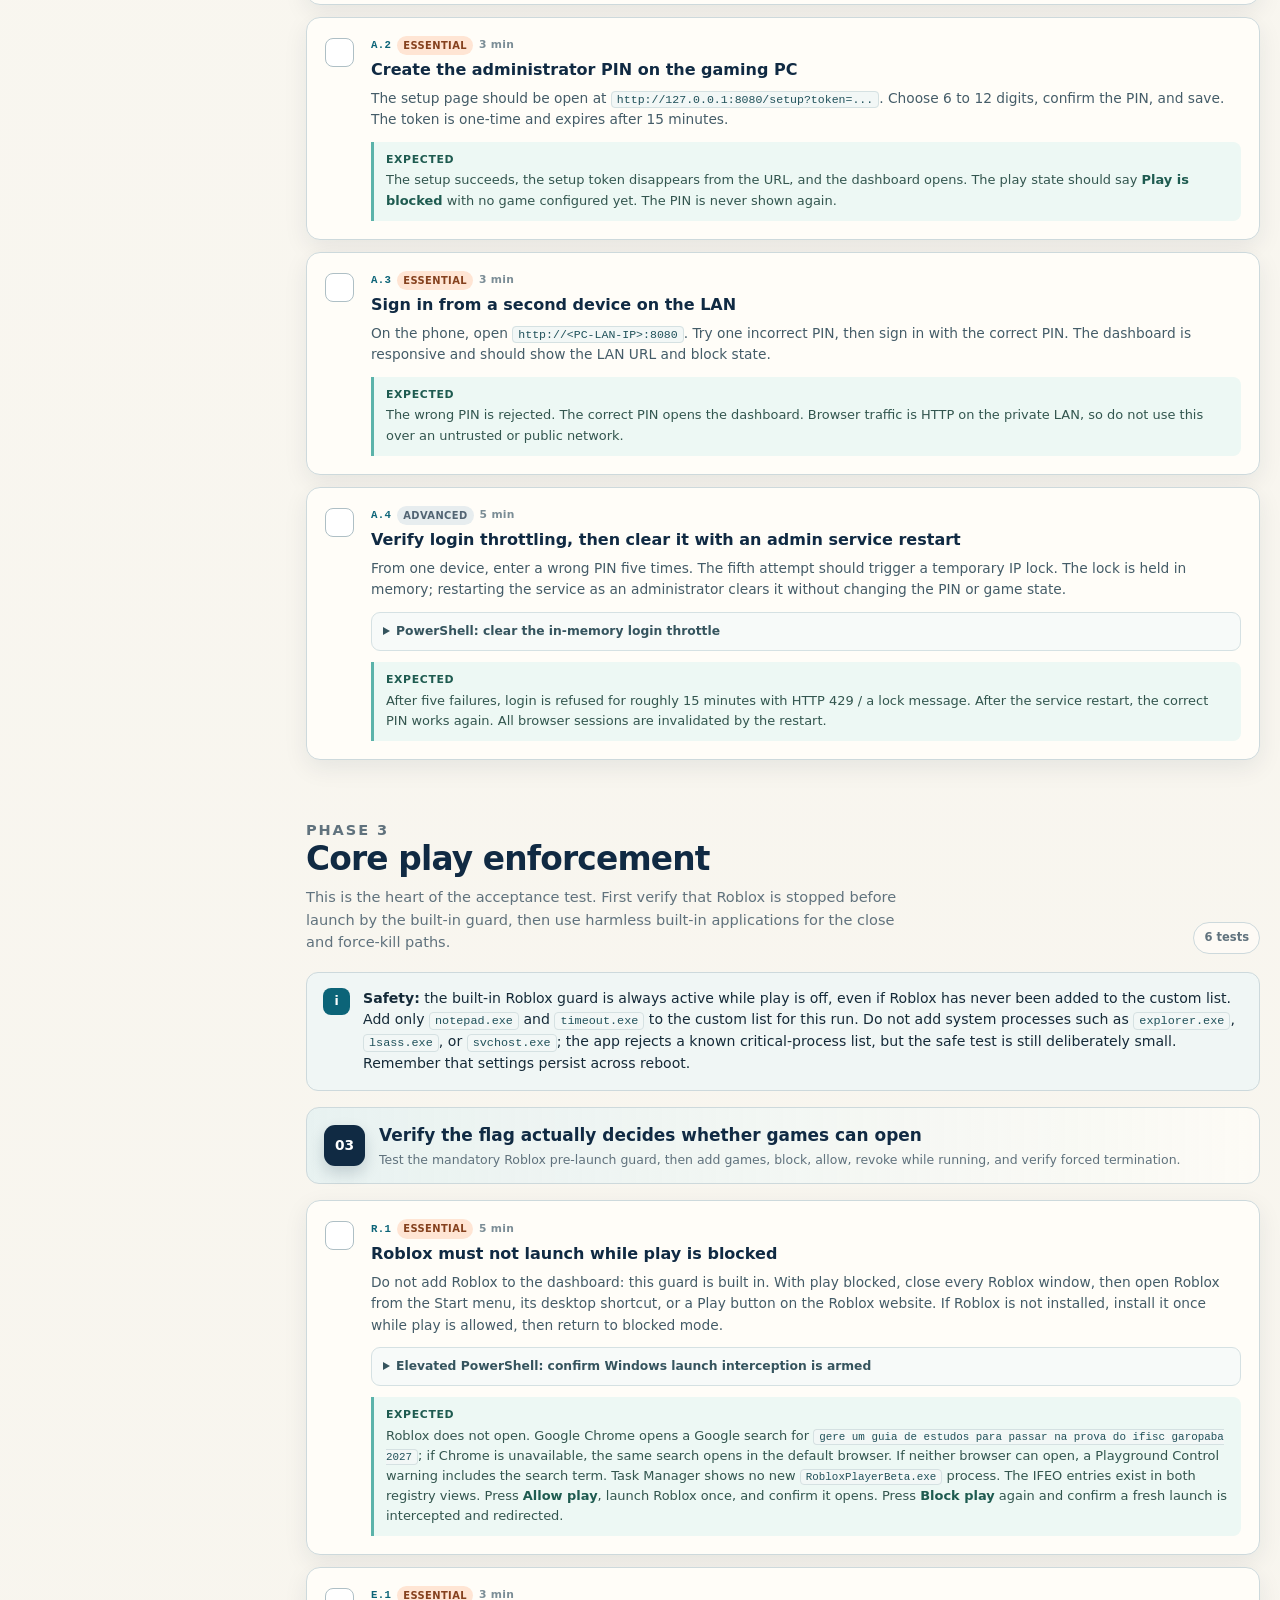
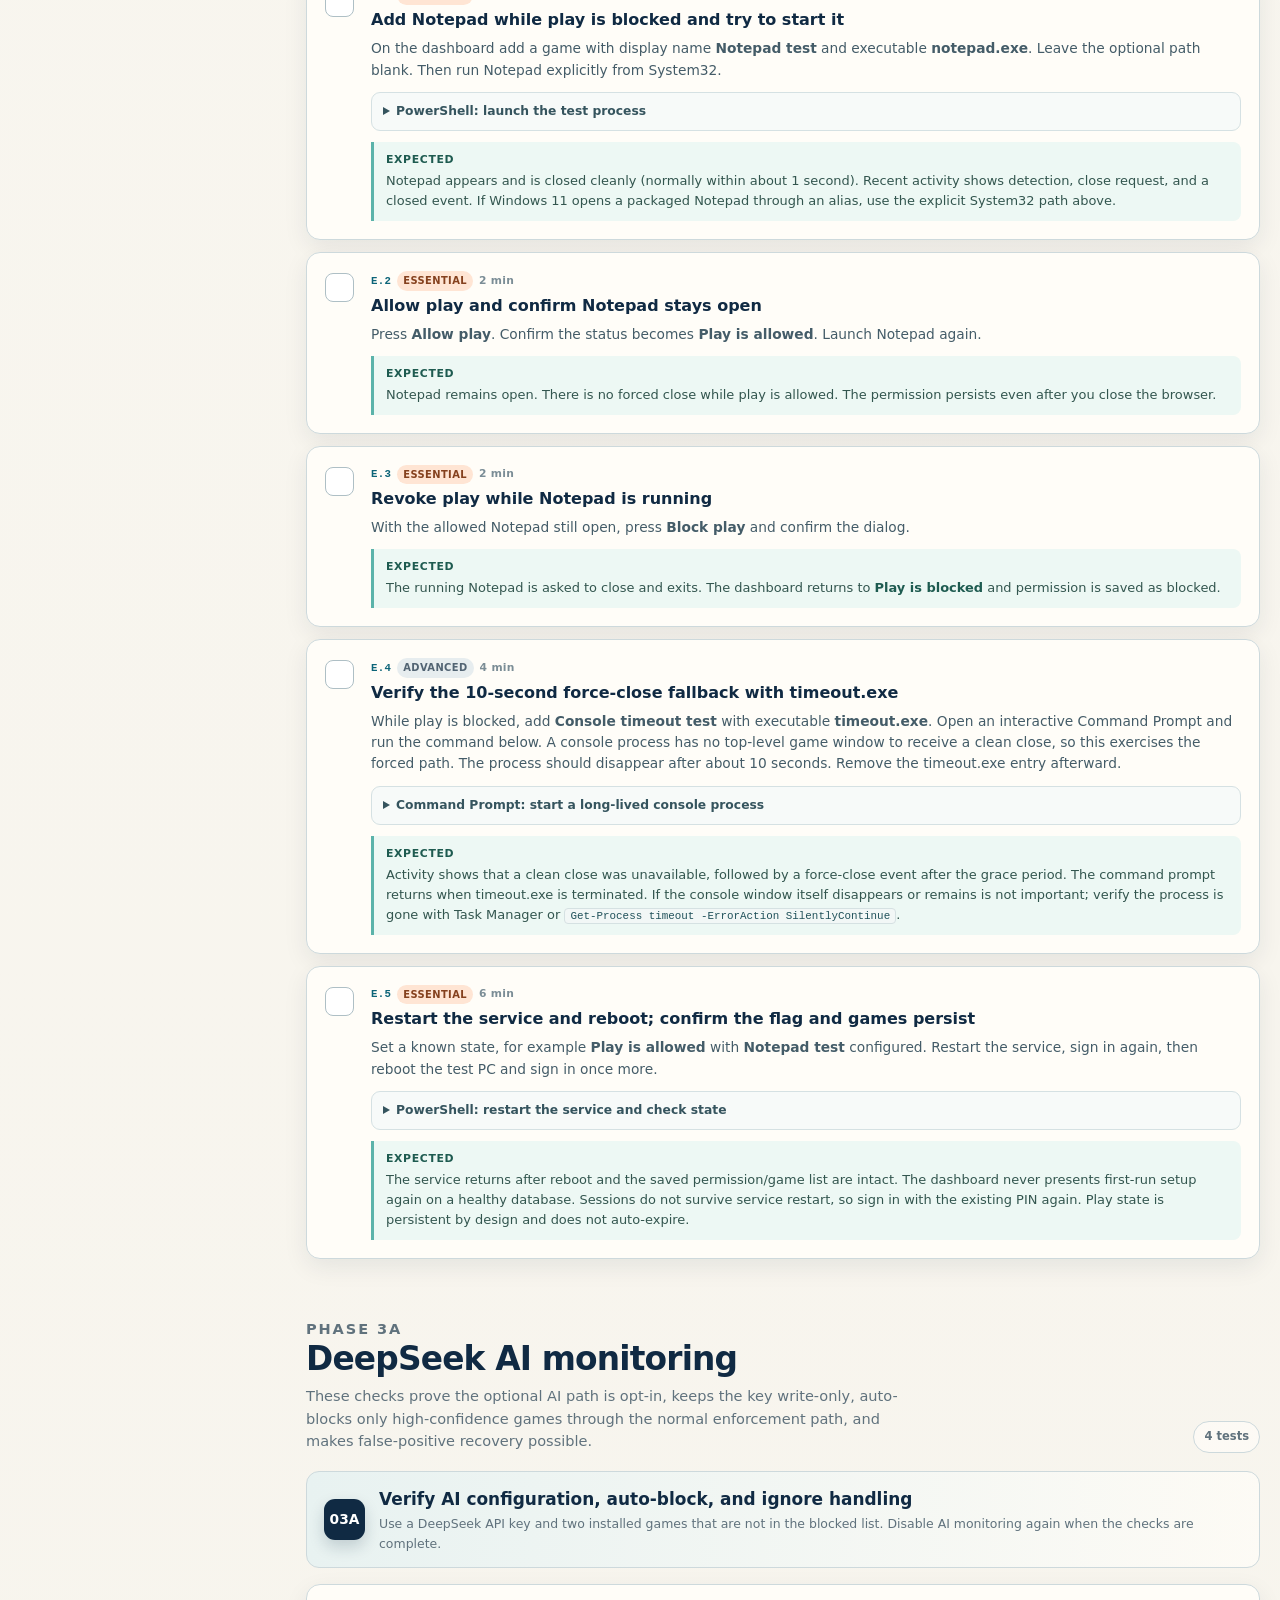
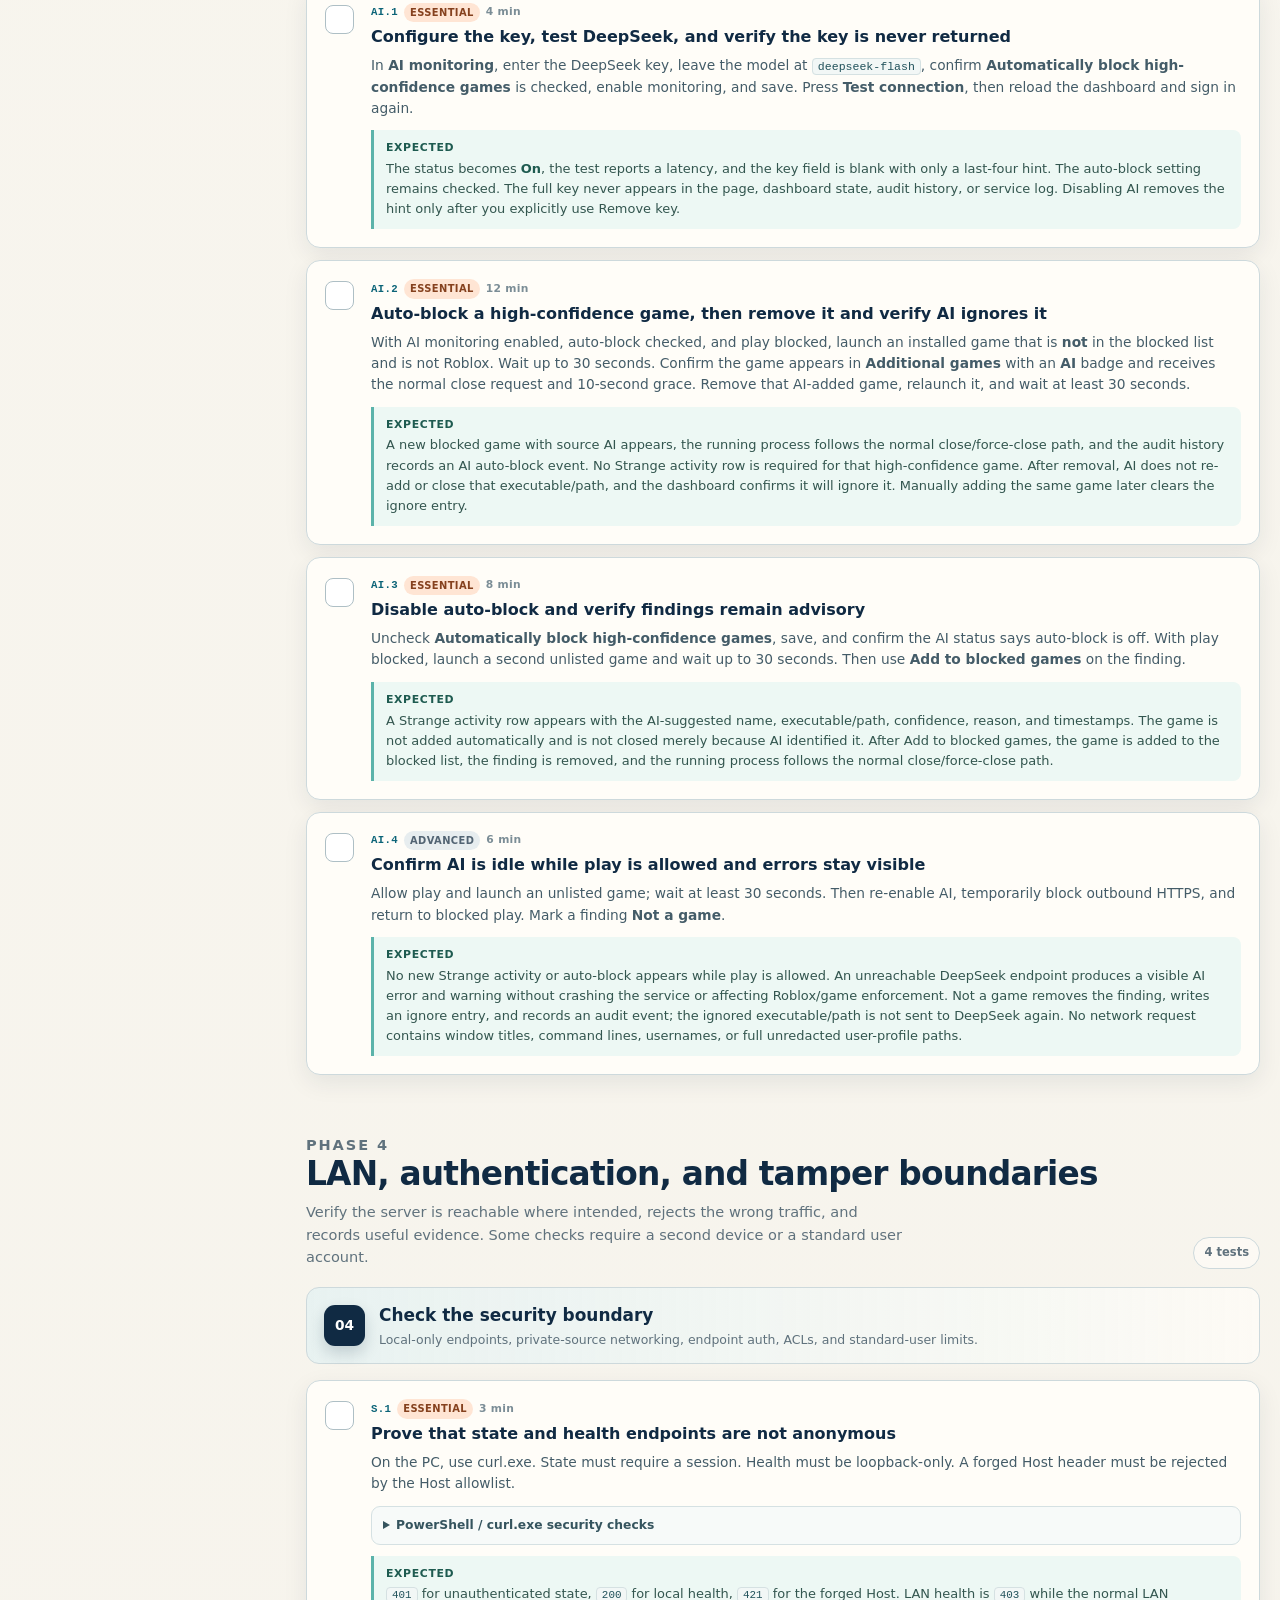
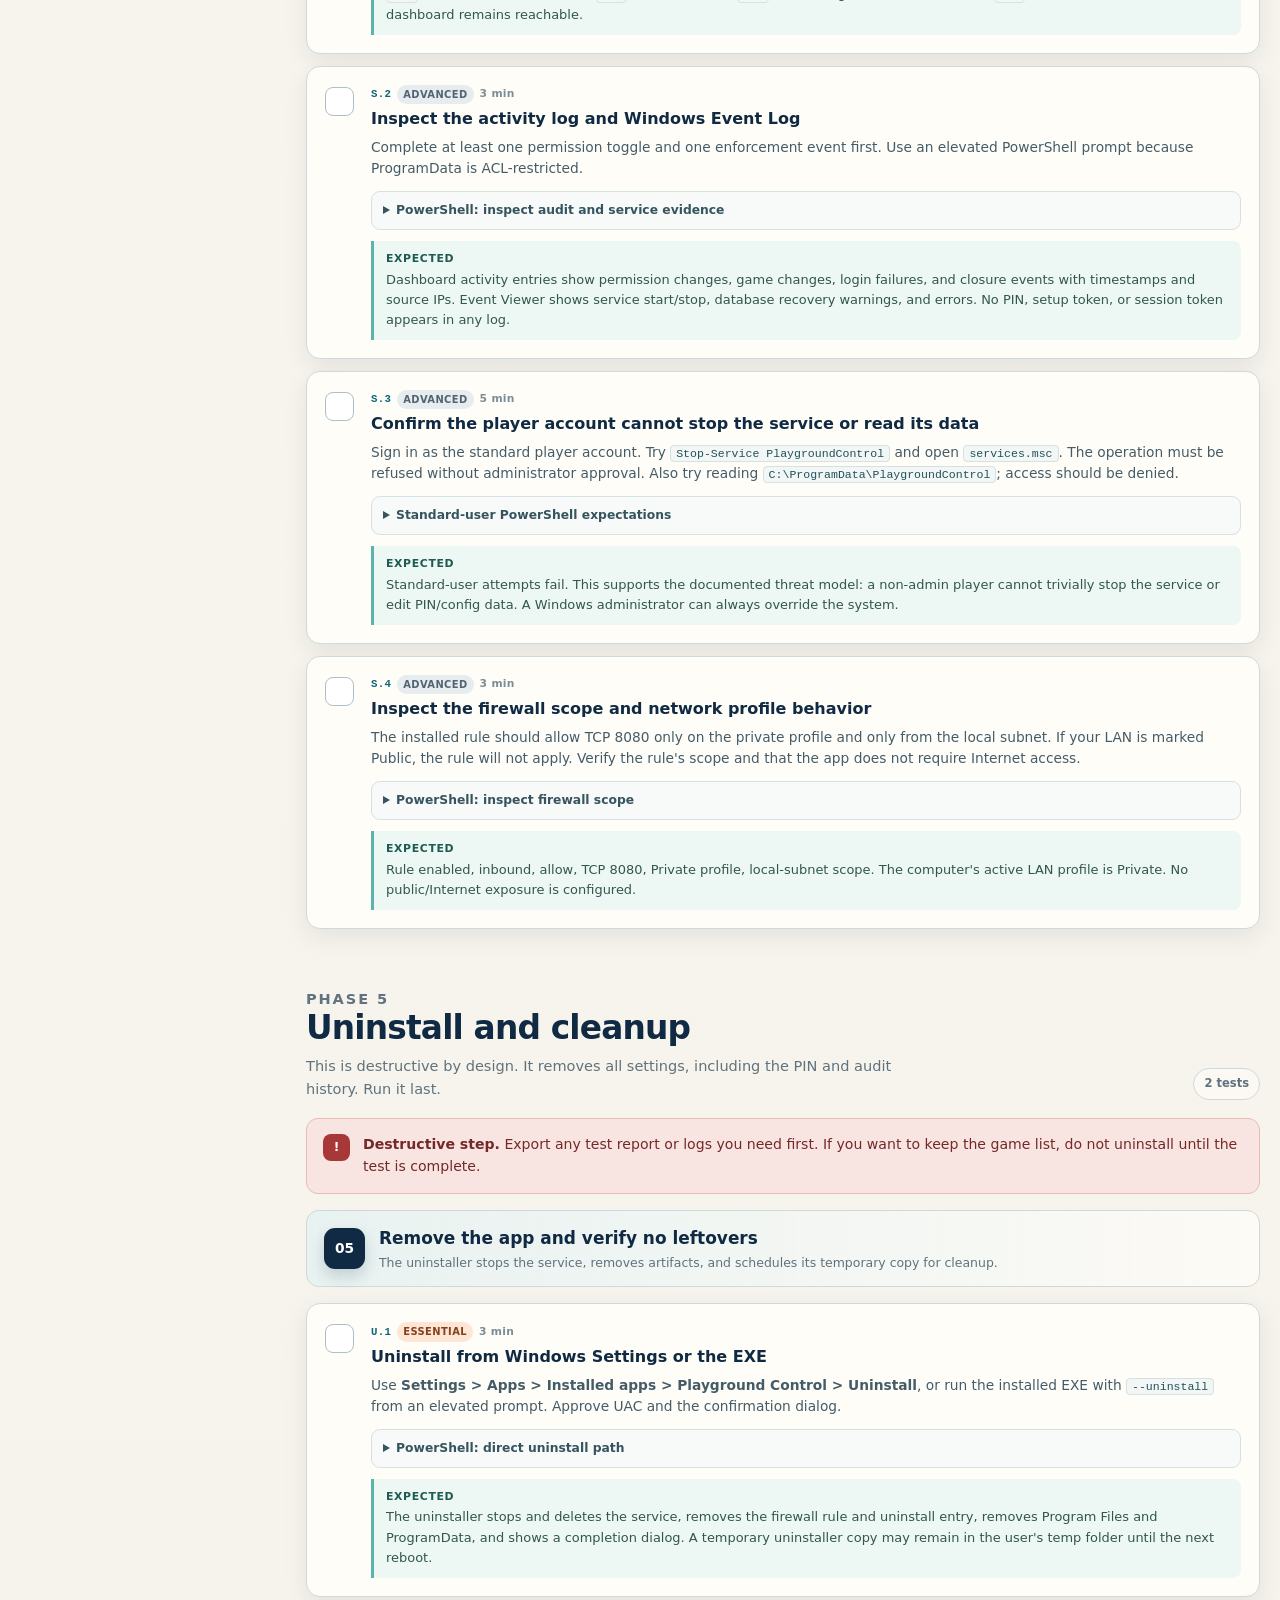
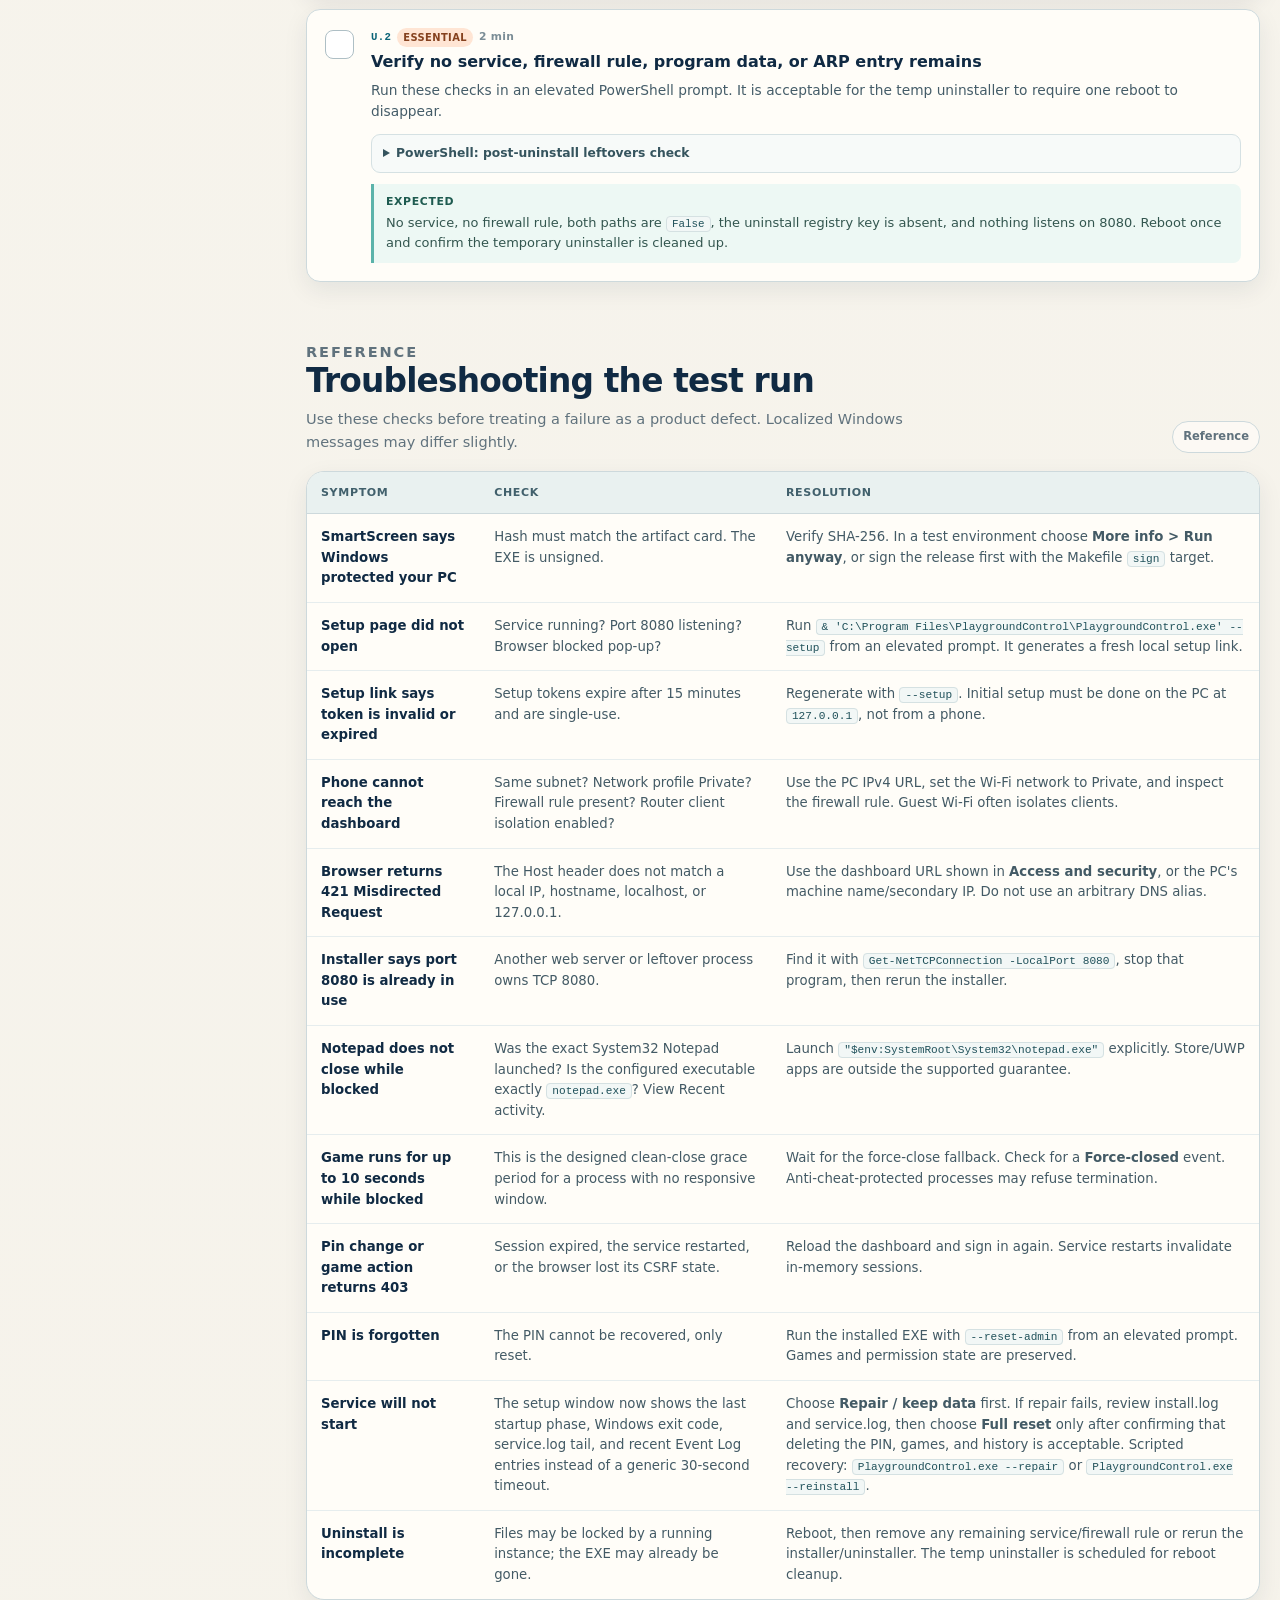
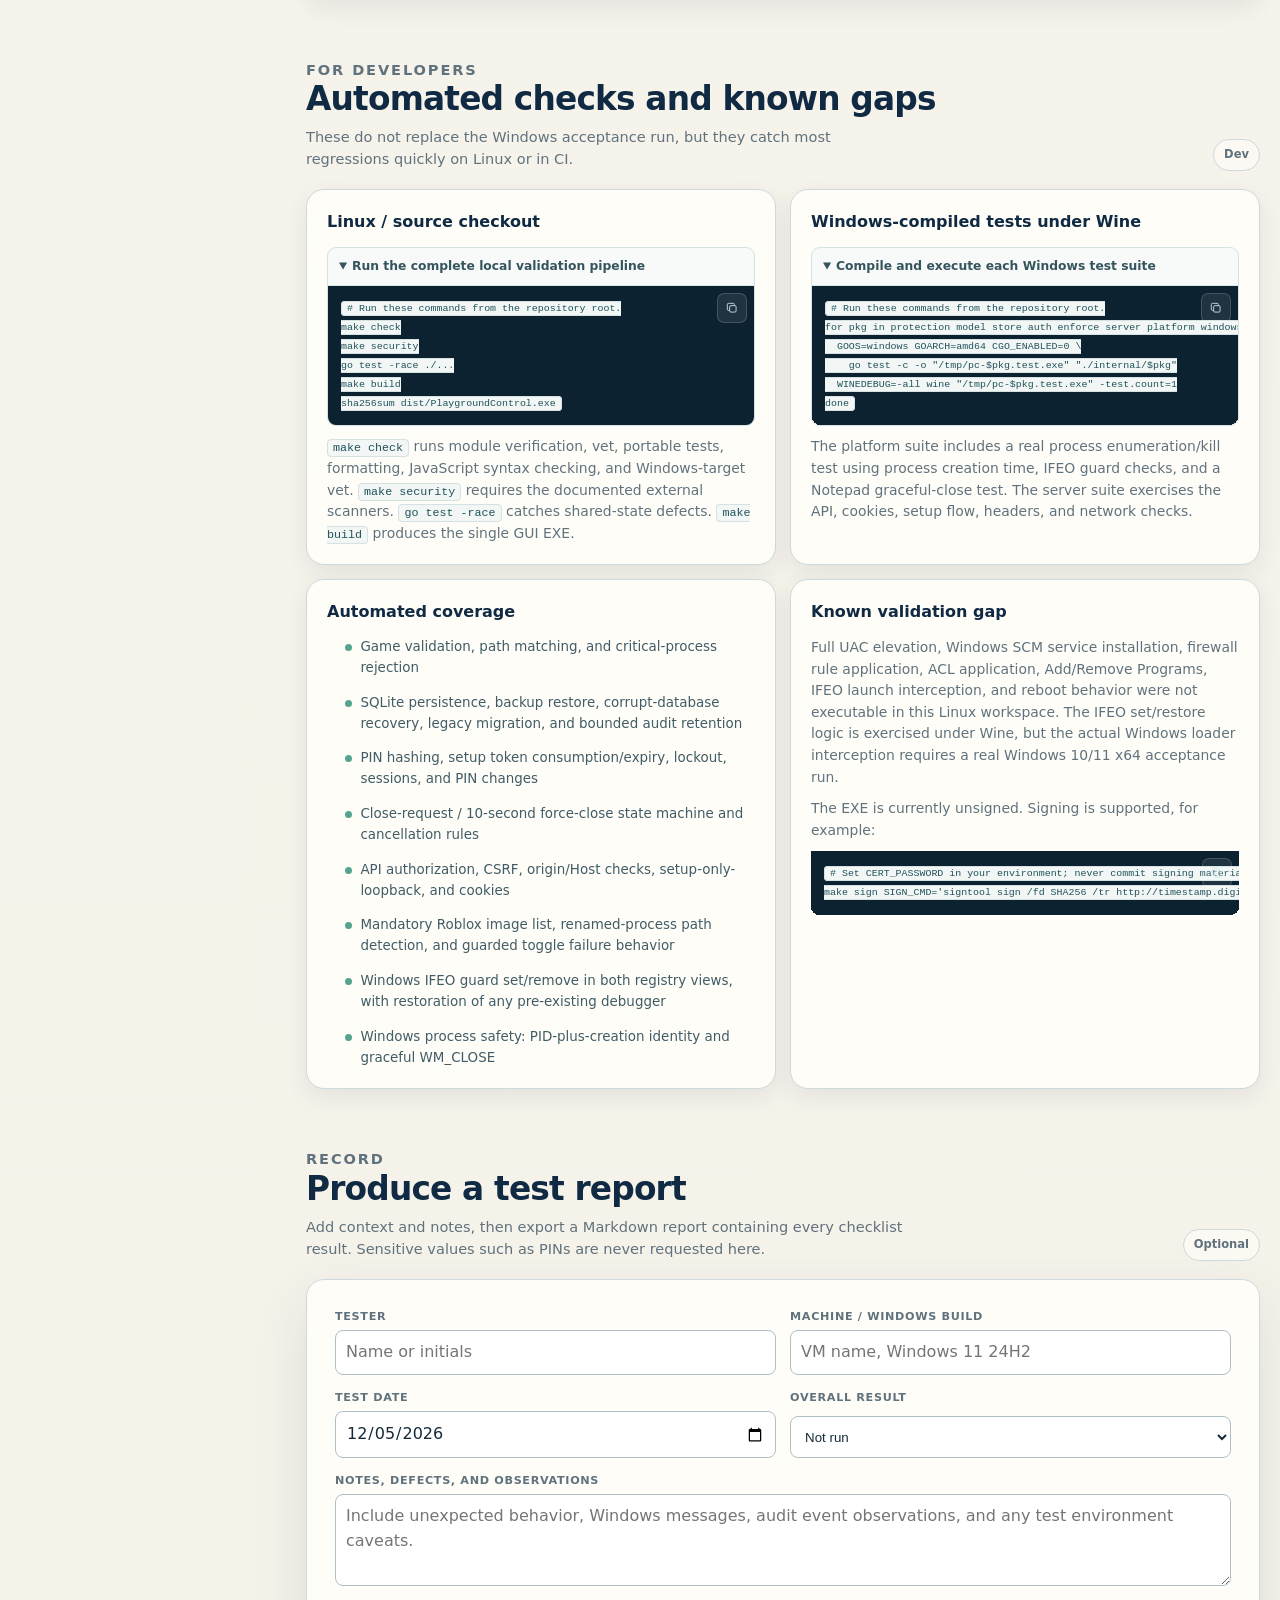
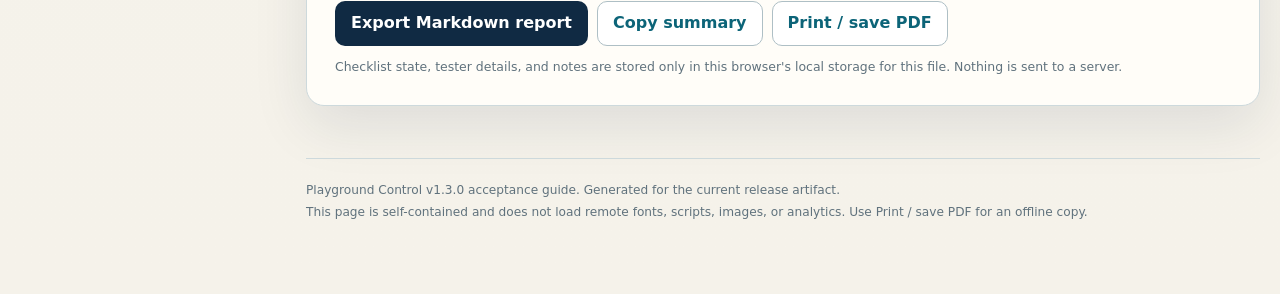
==== commit daba85d1: "Release v1.3.0 Bump the application and Windows resource metadata to 1.3.0 and regenerate the embedd" ====
--- a/TESTING.html
+++ b/TESTING.html
@@ -1245,7 +1245,7 @@
         </svg>
       </span>
       <p class="brand-name">Playground Control</p>
-      <span class="release-chip">v1.2.2</span>
+      <span class="release-chip">v1.3.0</span>
       <span class="release-chip">Windows 10/11 x64</span>
       <span class="mini-chip">Acceptance guide</span>
     </div>
@@ -1272,7 +1272,7 @@
         <p class="artifact-label">Release artifact</p>
         <p class="artifact-name">PlaygroundControl.exe</p>
         <dl class="artifact-meta">
-          <dt>Build</dt><dd>1.2.2, single self-installing EXE</dd>
+          <dt>Build</dt><dd>1.3.0, single self-installing EXE</dd>
           <dt>Target</dt><dd>Windows 10/11 x64, no runtime install</dd>
           <dt>Size</dt><dd>About 12 MiB</dd>
           <dt>Status</dt><dd>Unsigned test build</dd>
@@ -1542,7 +1542,7 @@
 # Expected shape:
 # {
 #   "ok": true,
-#   "version": "1.2.2",
+#   "version": "1.3.0",
 #   "setup": true
 # }</code></pre><button class="copy-code" type="button" aria-label="Copy command" title="Copy"><svg viewBox="0 0 24 24" fill="none" aria-hidden="true"><rect x="8" y="8" width="11" height="11" rx="2" stroke="currentColor" stroke-width="1.5"/><path d="M16 8V6a2 2 0 0 0-2-2H6a2 2 0 0 0-2 2v8a2 2 0 0 0 2 2h2" stroke="currentColor" stroke-width="1.5"/></svg></button></div>
               </details>
@@ -2264,7 +2264,7 @@
     </section>
 
     <footer>
-      <p>Playground Control v1.2.2 acceptance guide. Generated for the current release artifact.</p>
+      <p>Playground Control v1.3.0 acceptance guide. Generated for the current release artifact.</p>
       <p>This page is self-contained and does not load remote fonts, scripts, images, or analytics. Use Print / save PDF for an offline copy.</p>
     </footer>
   </main>
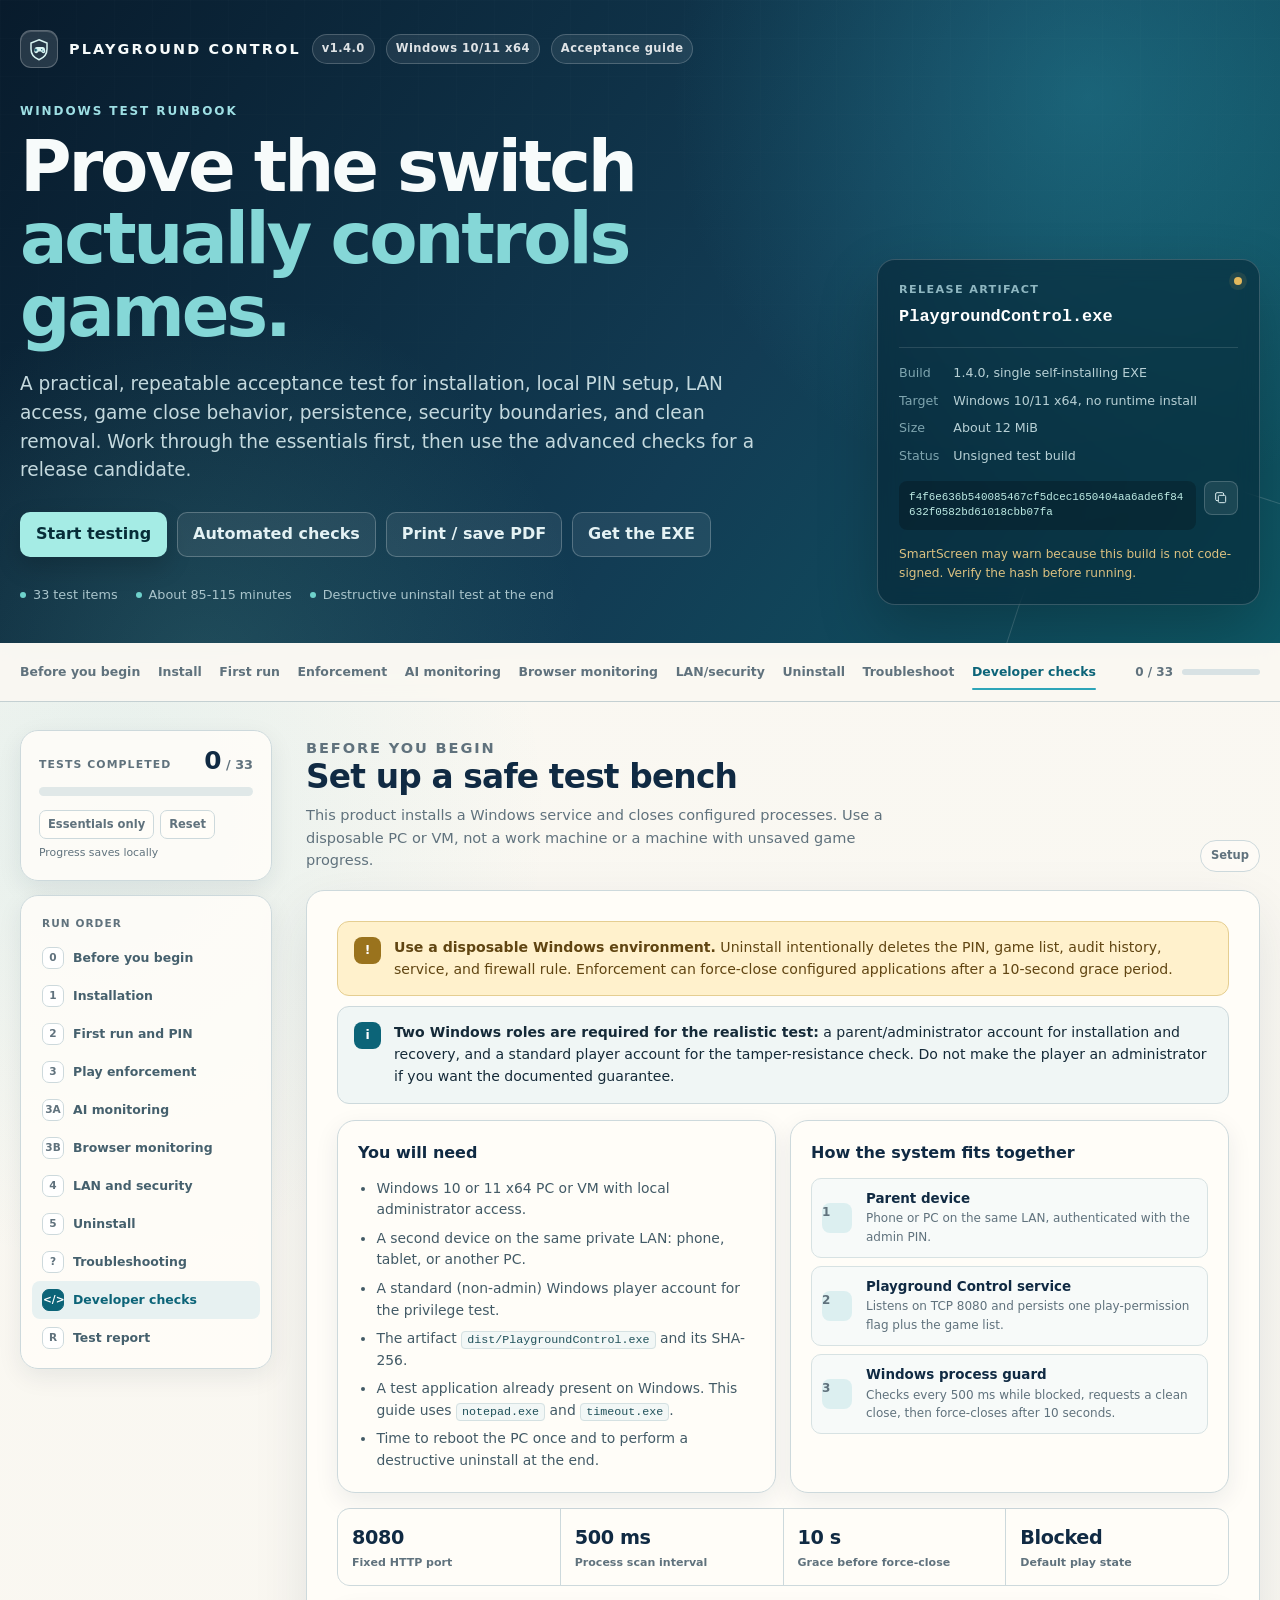
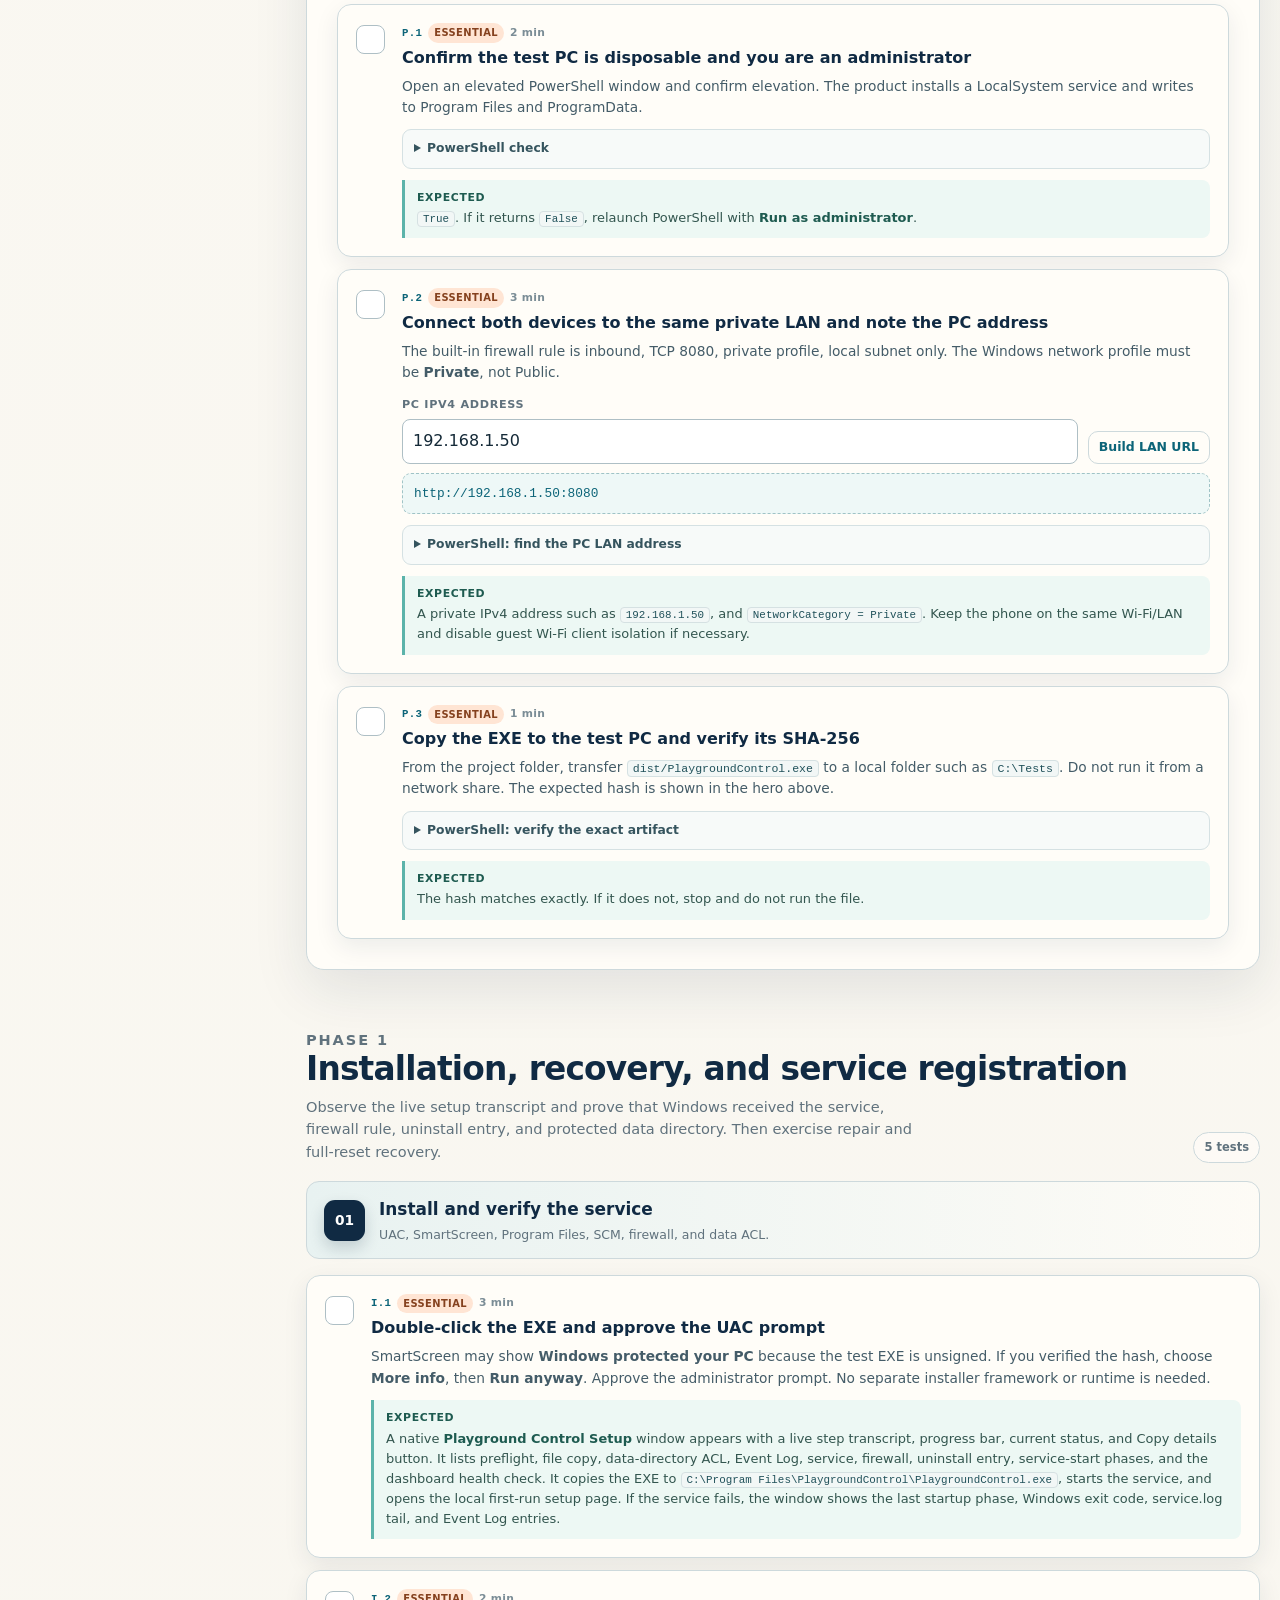
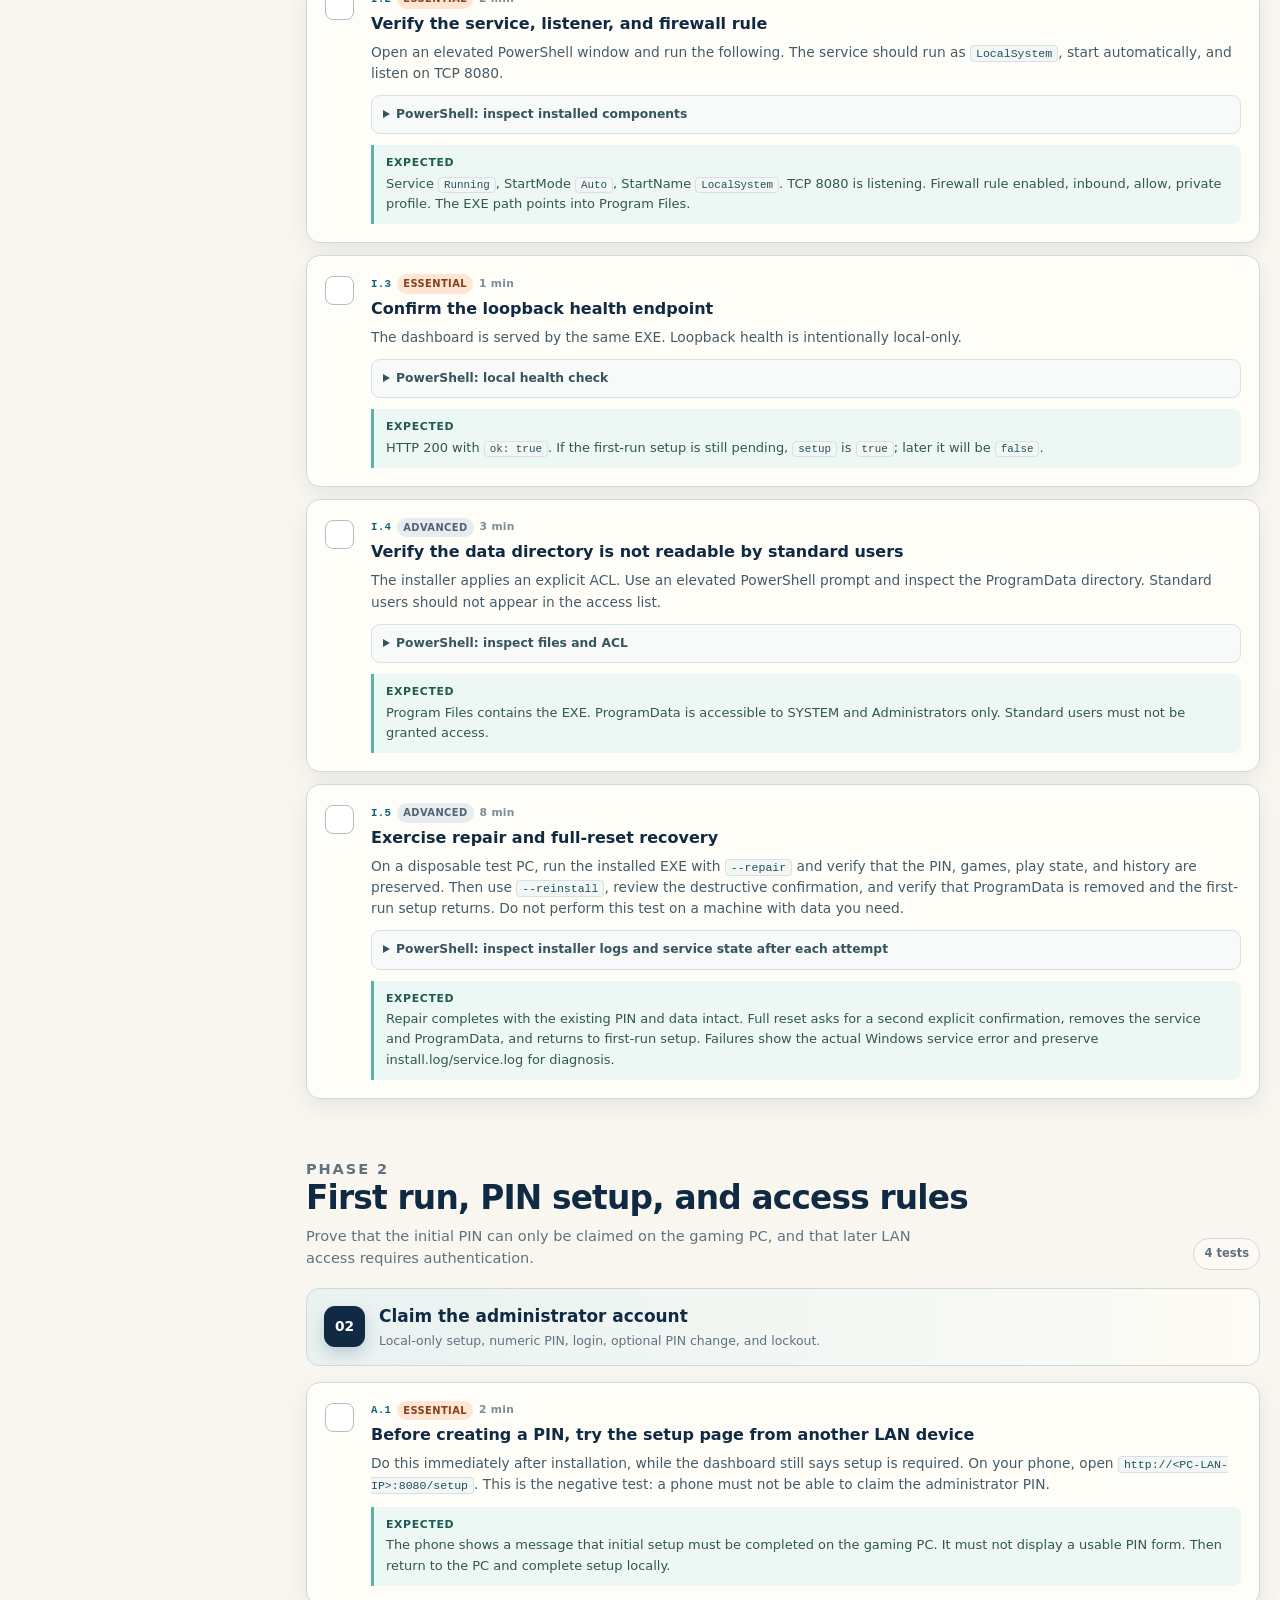
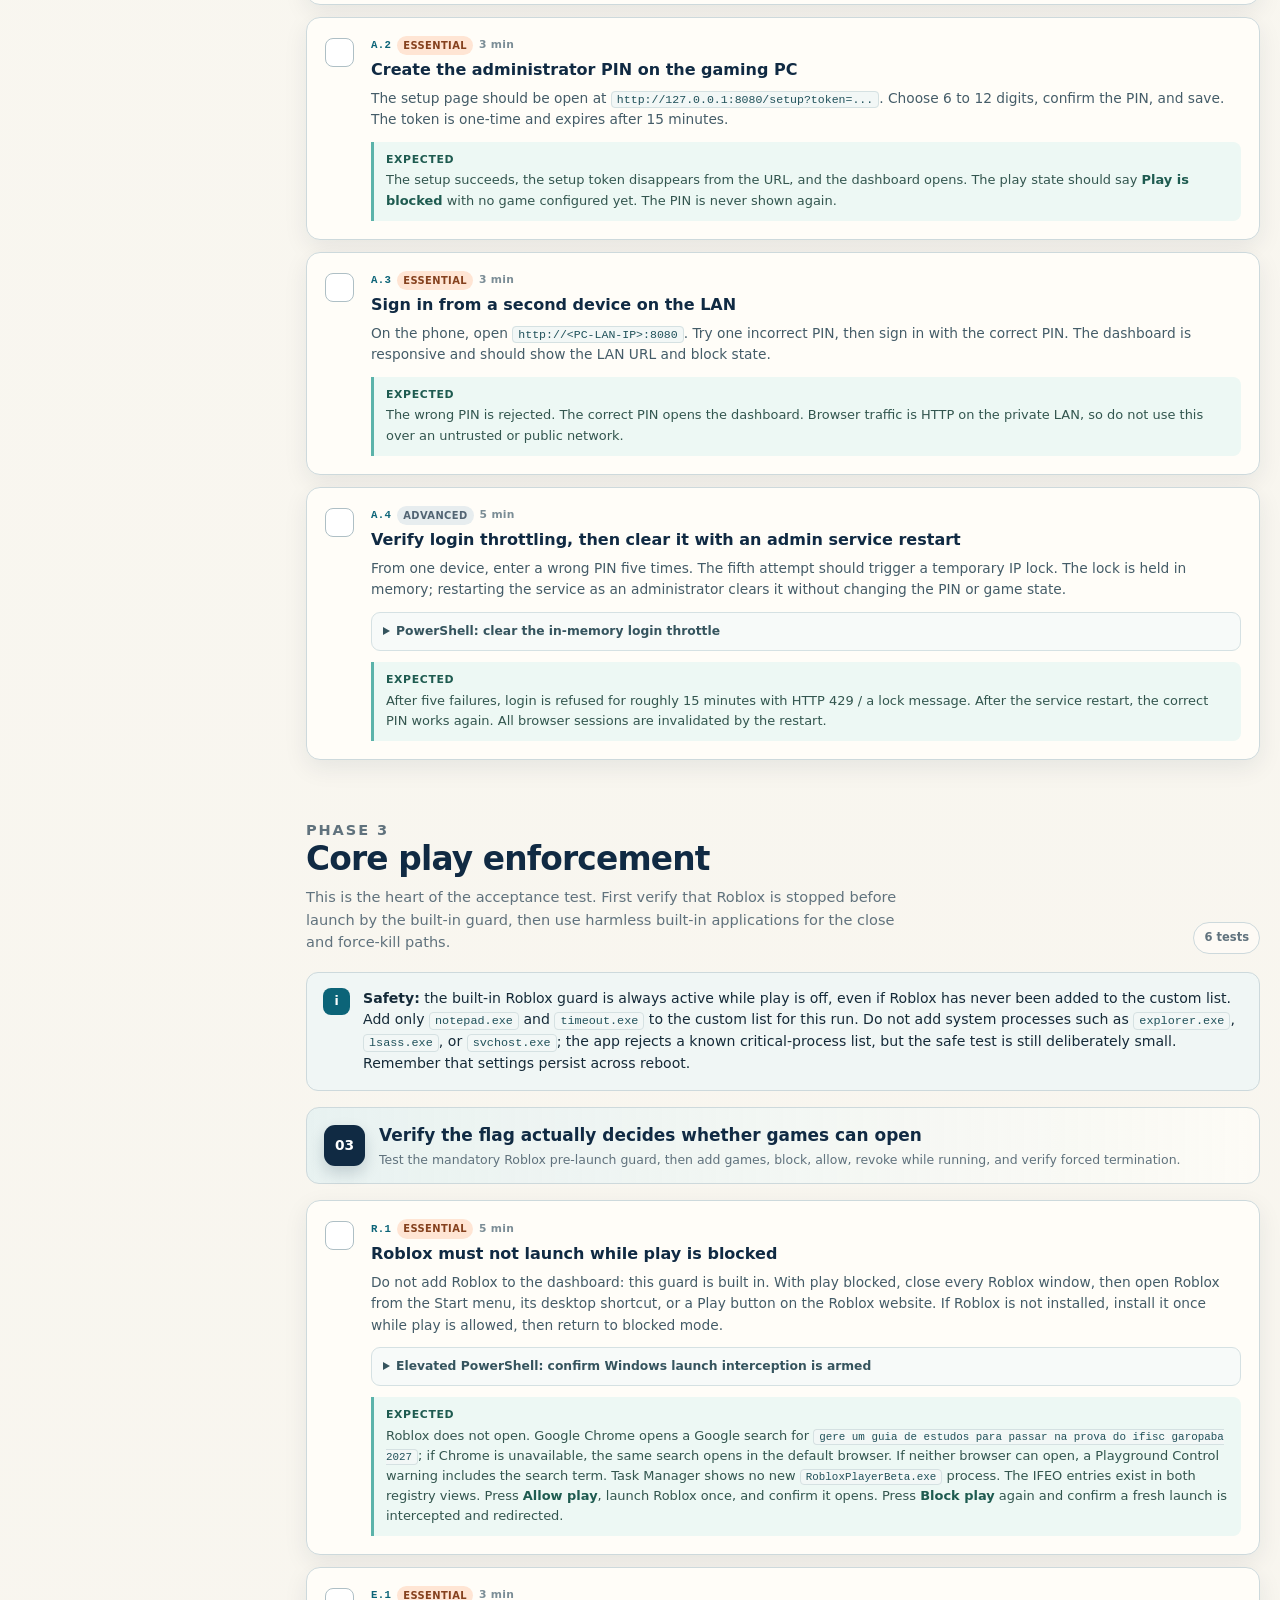
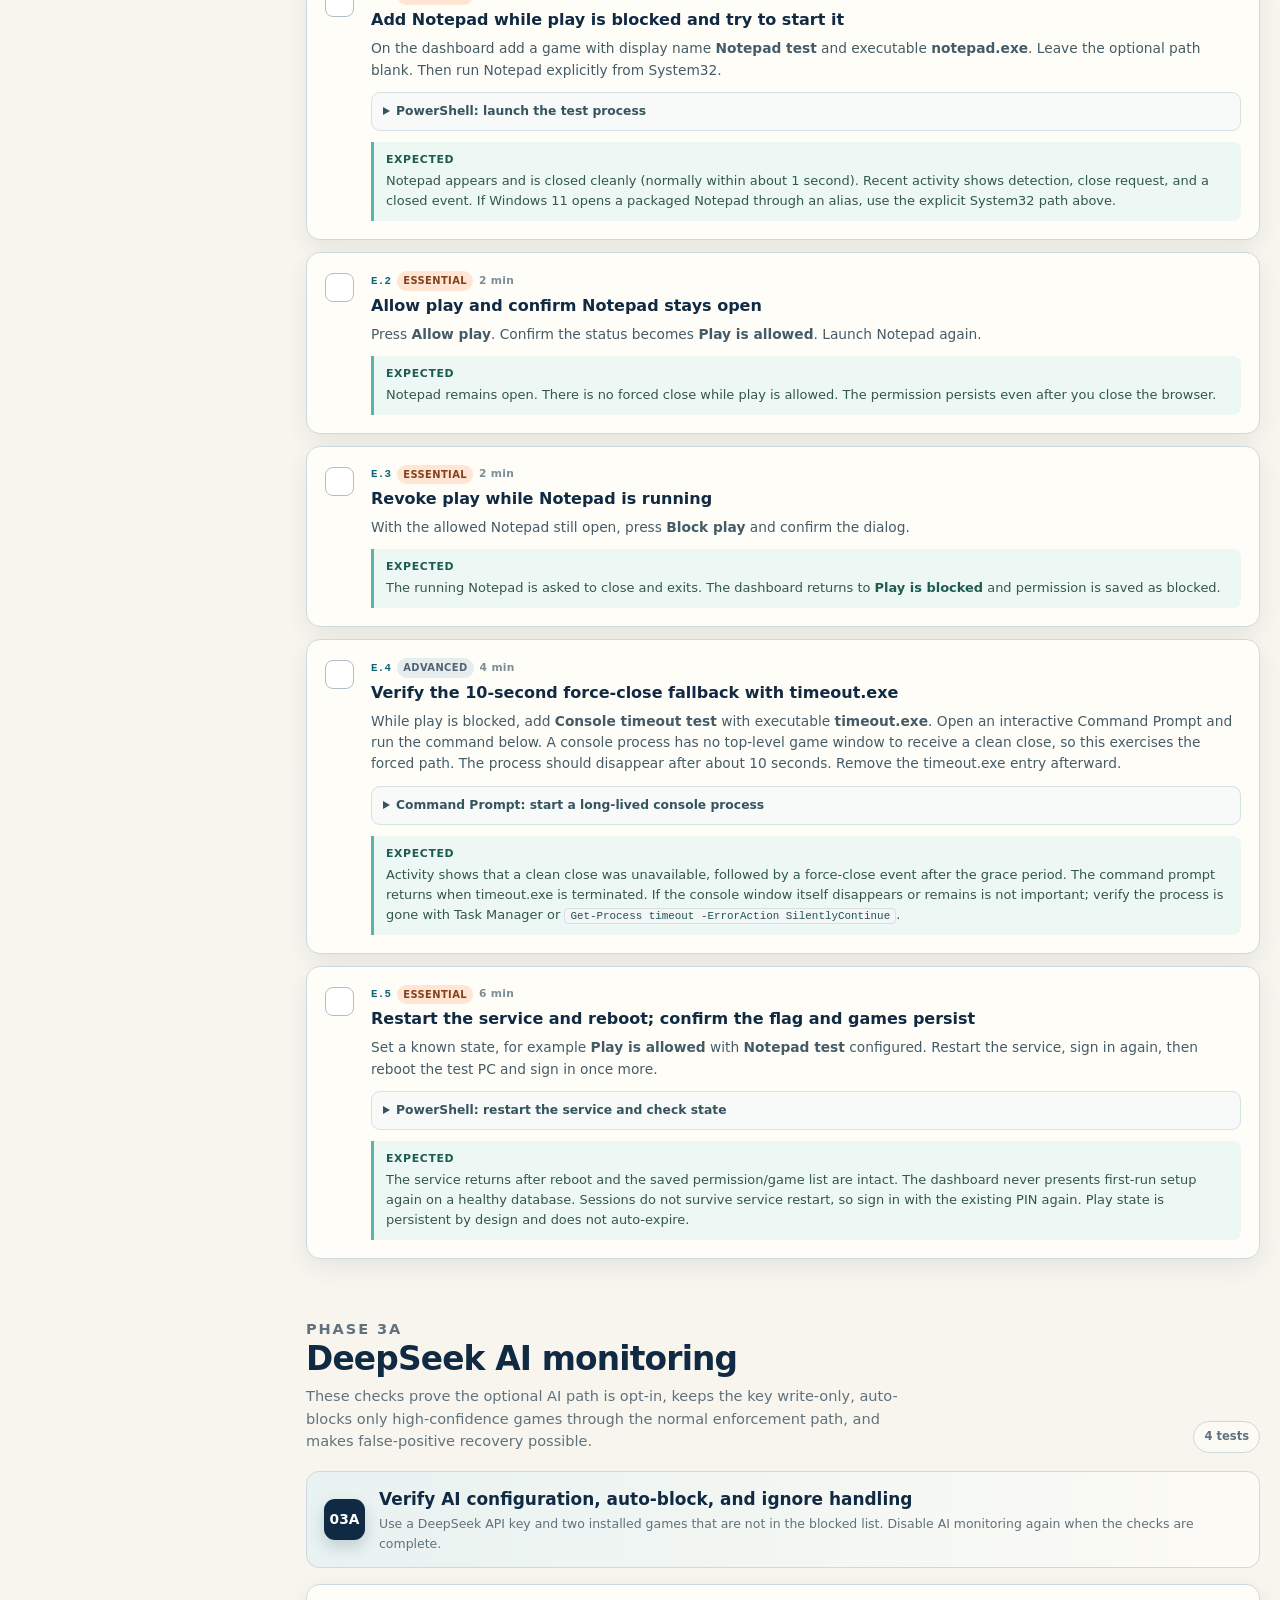
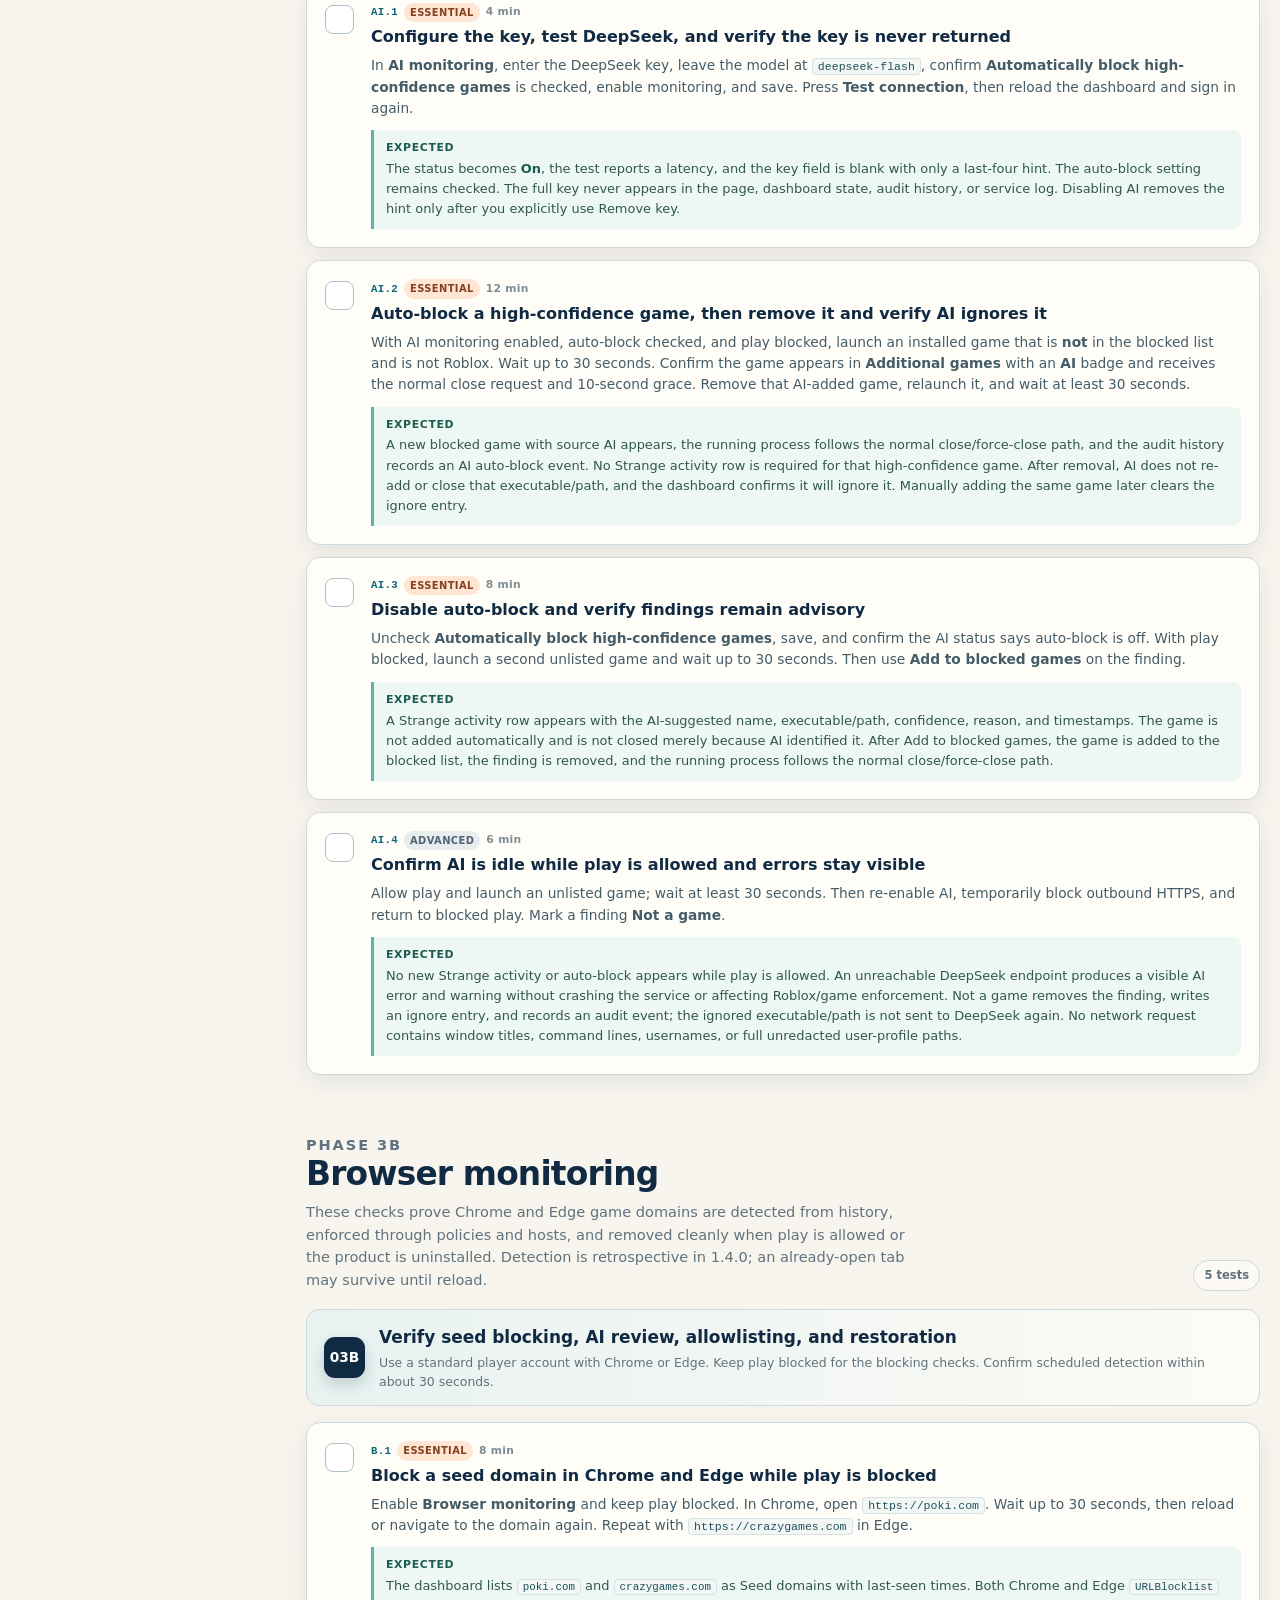
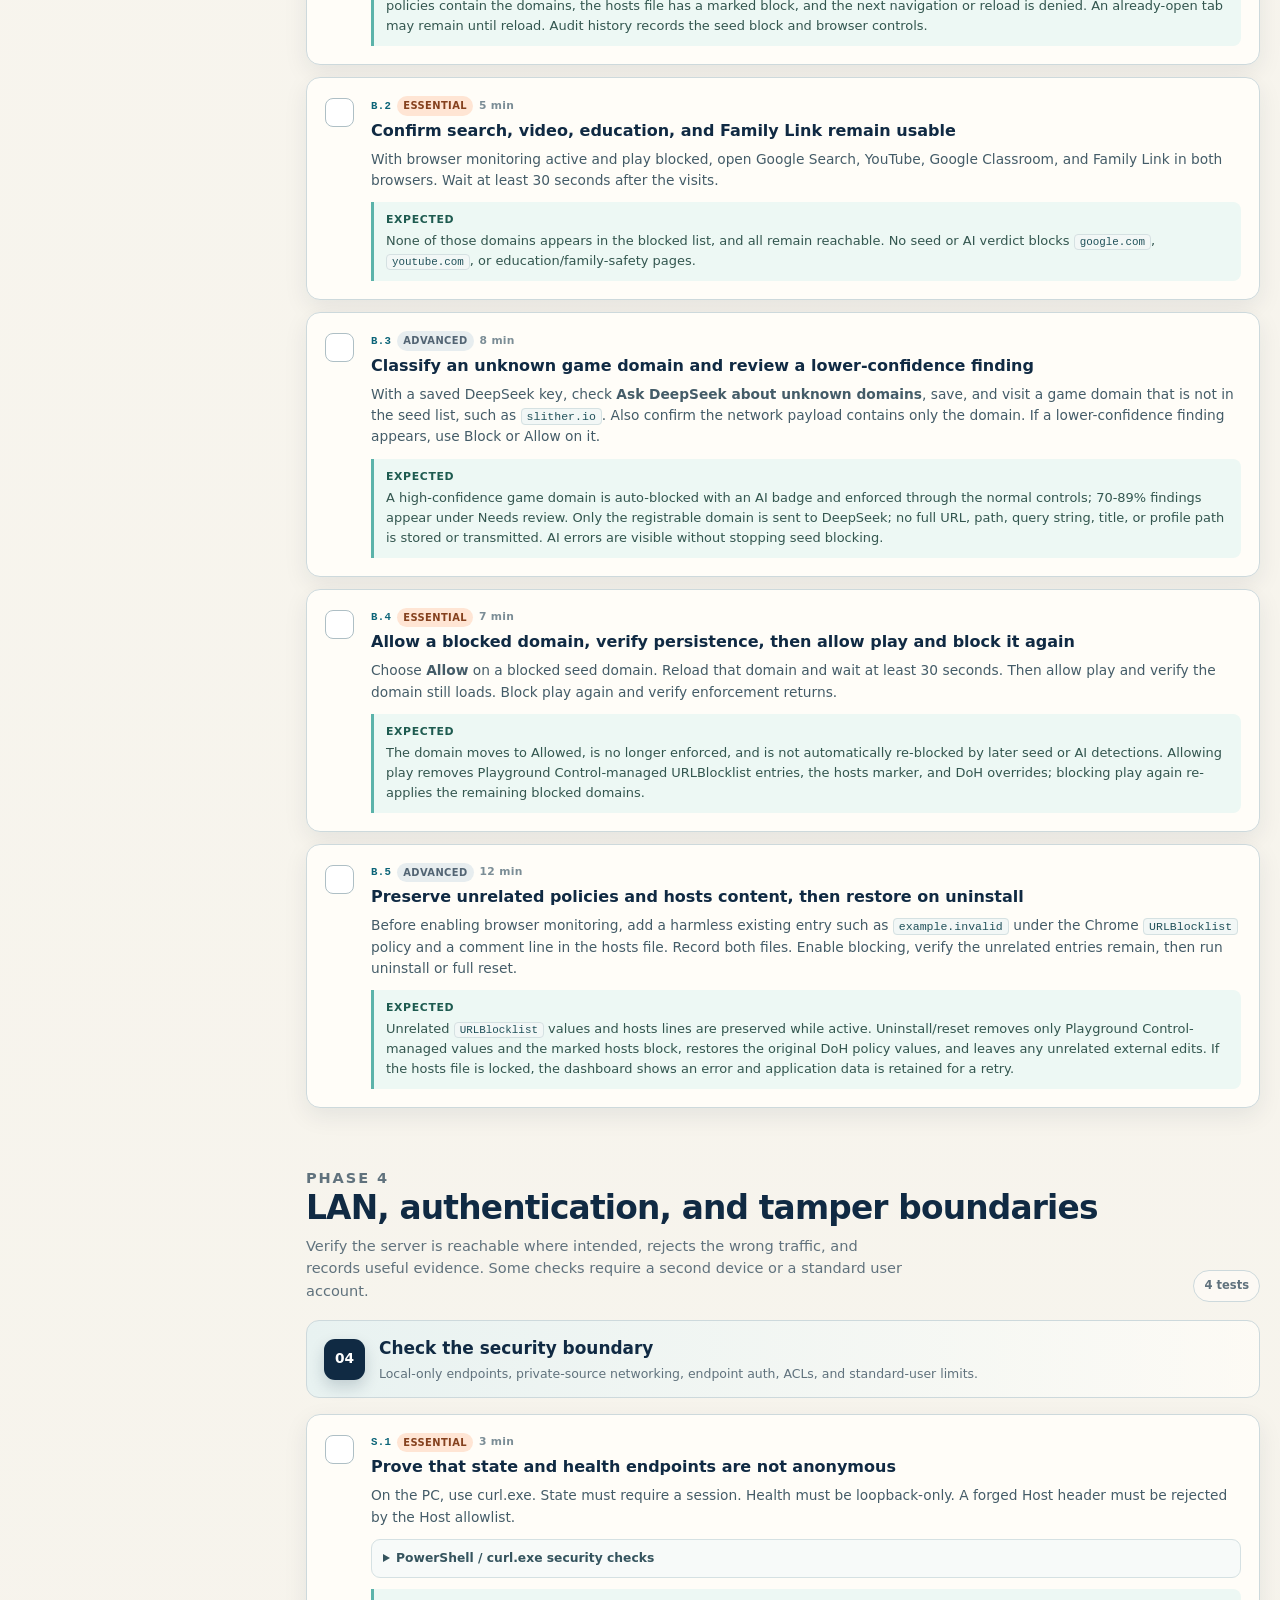
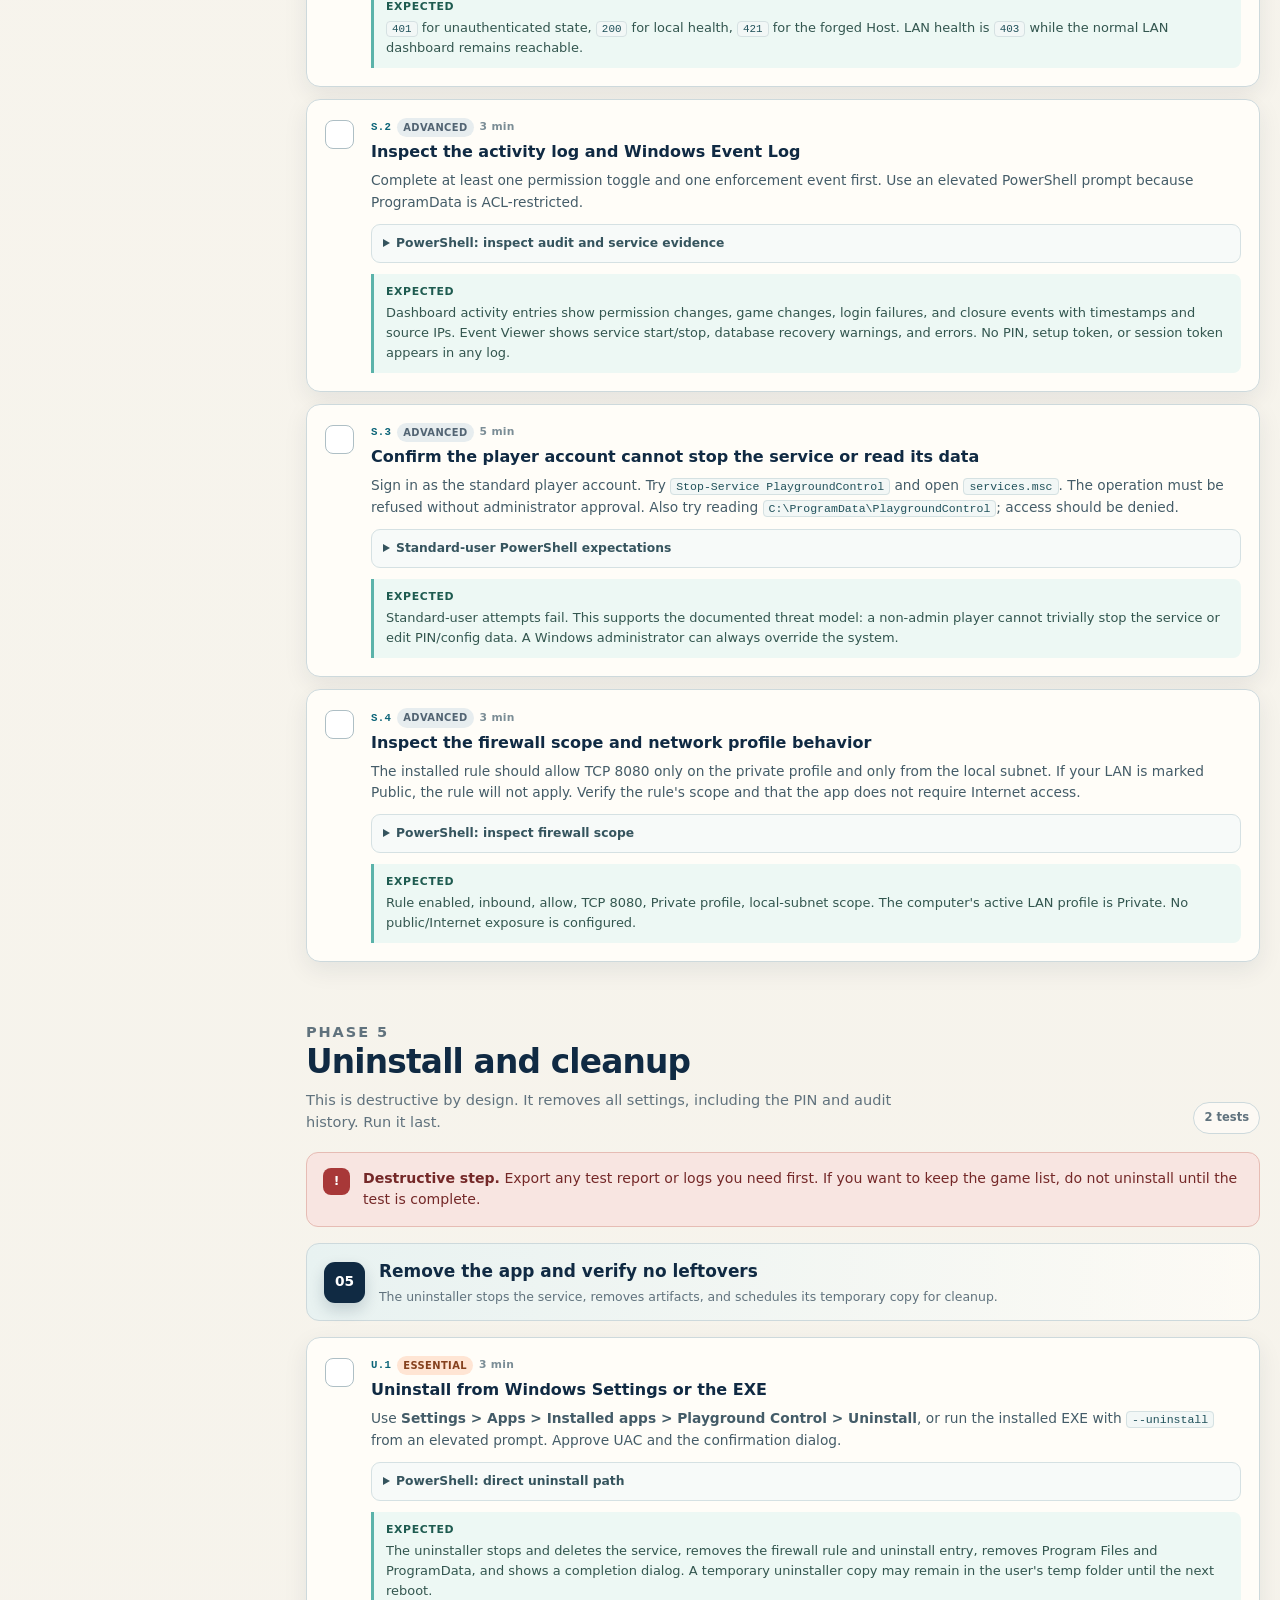
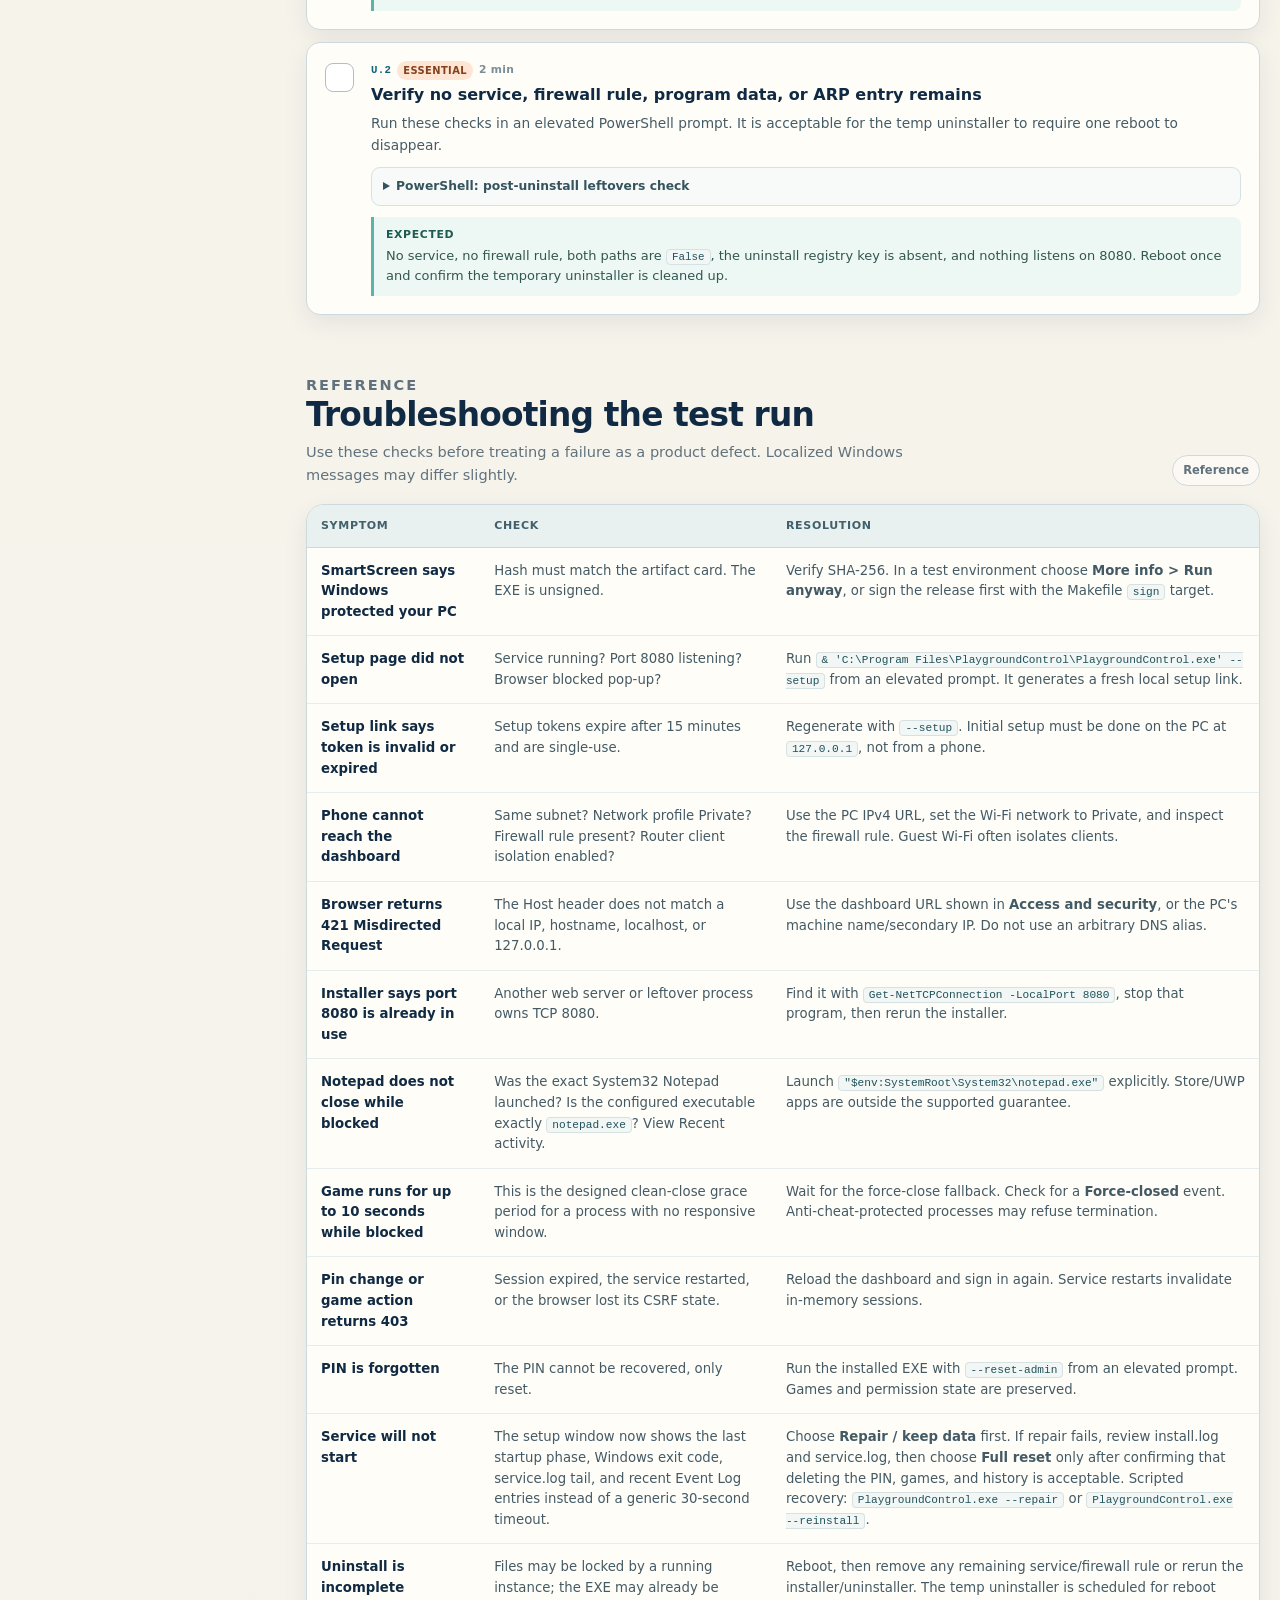
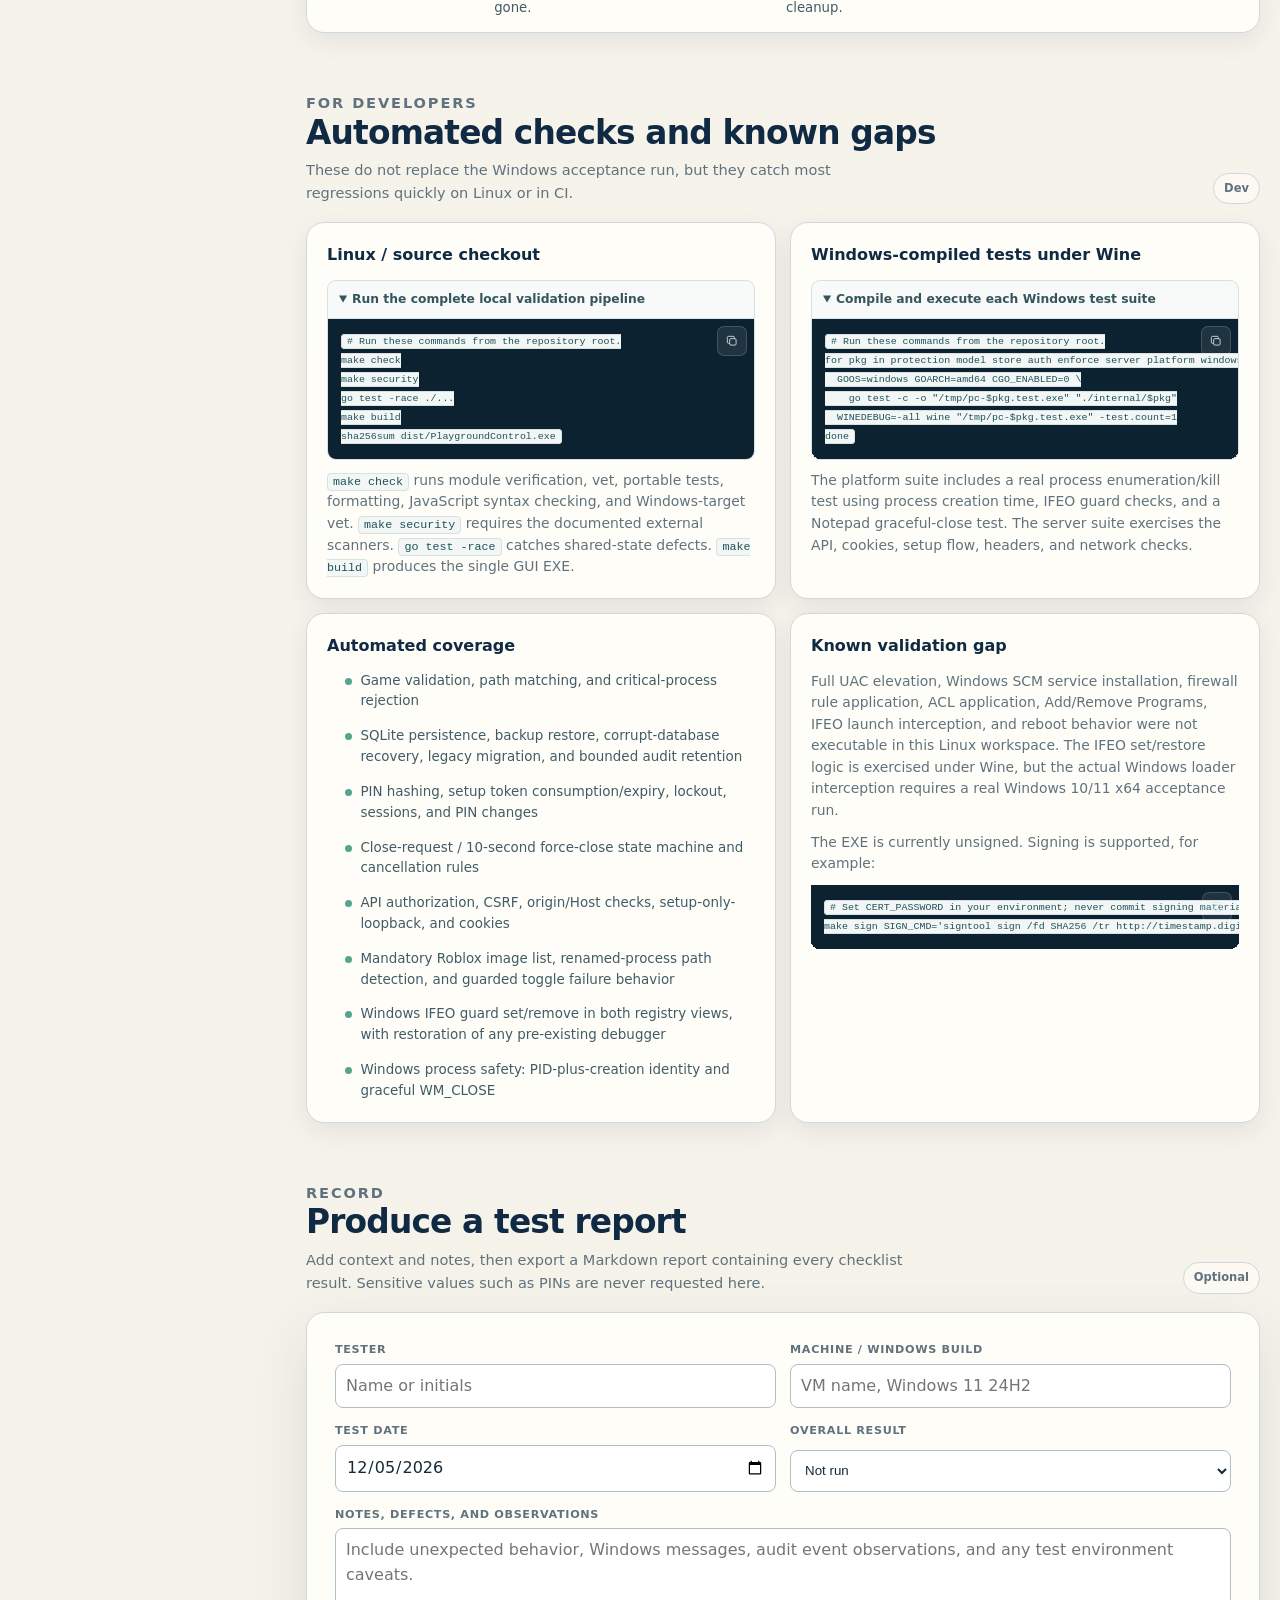
==== commit 33a588e3: "Add browser monitoring for Chrome and Edge Add opt-in Chrome/Edge history monitoring while play is b" ====
--- a/TESTING.html
+++ b/TESTING.html
@@ -1245,7 +1245,7 @@
         </svg>
       </span>
       <p class="brand-name">Playground Control</p>
-      <span class="release-chip">v1.3.0</span>
+      <span class="release-chip">v1.4.0</span>
       <span class="release-chip">Windows 10/11 x64</span>
       <span class="mini-chip">Acceptance guide</span>
     </div>
@@ -1262,8 +1262,8 @@
           <a class="button ghost" href="dist/PlaygroundControl.exe" download>Get the EXE</a>
         </div>
         <div class="hero-meta">
-          <span>28 test items</span>
-          <span>About 70-95 minutes</span>
+          <span>33 test items</span>
+          <span>About 85-115 minutes</span>
           <span>Destructive uninstall test at the end</span>
         </div>
       </div>
@@ -1272,7 +1272,7 @@
         <p class="artifact-label">Release artifact</p>
         <p class="artifact-name">PlaygroundControl.exe</p>
         <dl class="artifact-meta">
-          <dt>Build</dt><dd>1.3.0, single self-installing EXE</dd>
+          <dt>Build</dt><dd>1.4.0, single self-installing EXE</dd>
           <dt>Target</dt><dd>Windows 10/11 x64, no runtime install</dd>
           <dt>Size</dt><dd>About 12 MiB</dd>
           <dt>Status</dt><dd>Unsigned test build</dd>
@@ -1297,6 +1297,7 @@
       <a href="#first-run">First run</a>
       <a href="#enforcement">Enforcement</a>
       <a href="#ai-monitoring">AI monitoring</a>
+      <a href="#browser-monitoring">Browser monitoring</a>
       <a href="#lan-security">LAN/security</a>
       <a href="#uninstall">Uninstall</a>
       <a href="#troubleshooting">Troubleshoot</a>
@@ -1333,6 +1334,7 @@
       <a href="#first-run"><span class="step-dot">2</span>First run and PIN</a>
       <a href="#enforcement"><span class="step-dot">3</span>Play enforcement</a>
       <a href="#ai-monitoring"><span class="step-dot">3A</span>AI monitoring</a>
+      <a href="#browser-monitoring"><span class="step-dot">3B</span>Browser monitoring</a>
       <a href="#lan-security"><span class="step-dot">4</span>LAN and security</a>
       <a href="#uninstall"><span class="step-dot">5</span>Uninstall</a>
       <a href="#troubleshooting"><span class="step-dot">?</span>Troubleshooting</a>
@@ -1542,7 +1544,7 @@
 # Expected shape:
 # {
 #   "ok": true,
-#   "version": "1.3.0",
+#   "version": "1.4.0",
 #   "setup": true
 # }</code></pre><button class="copy-code" type="button" aria-label="Copy command" title="Copy"><svg viewBox="0 0 24 24" fill="none" aria-hidden="true"><rect x="8" y="8" width="11" height="11" rx="2" stroke="currentColor" stroke-width="1.5"/><path d="M16 8V6a2 2 0 0 0-2-2H6a2 2 0 0 0-2 2v8a2 2 0 0 0 2 2h2" stroke="currentColor" stroke-width="1.5"/></svg></button></div>
               </details>
@@ -1886,6 +1888,96 @@
               <h3 class="test-title">Confirm AI is idle while play is allowed and errors stay visible</h3>
               <p class="test-body">Allow play and launch an unlisted game; wait at least 30 seconds. Then re-enable AI, temporarily block outbound HTTPS, and return to blocked play. Mark a finding <strong>Not a game</strong>.</p>
               <div class="expected"><strong>Expected</strong>No new Strange activity or auto-block appears while play is allowed. An unreachable DeepSeek endpoint produces a visible AI error and warning without crashing the service or affecting Roblox/game enforcement. Not a game removes the finding, writes an ignore entry, and records an audit event; the ignored executable/path is not sent to DeepSeek again. No network request contains window titles, command lines, usernames, or full unredacted user-profile paths.</div>
+            </div>
+          </article>
+        </div>
+      </div>
+    </section>
+
+
+    <section id="browser-monitoring">
+      <div class="section-heading">
+        <div>
+          <p class="section-eyebrow">Phase 3B</p>
+          <h2>Browser monitoring</h2>
+          <p>These checks prove Chrome and Edge game domains are detected from history, enforced through policies and hosts, and removed cleanly when play is allowed or the product is uninstalled. Detection is retrospective in 1.4.0; an already-open tab may survive until reload.</p>
+        </div>
+        <span class="section-count">5 tests</span>
+      </div>
+
+      <div class="phase">
+        <div class="phase-head">
+          <span class="phase-number">03B</span>
+          <div><h3>Verify seed blocking, AI review, allowlisting, and restoration</h3><p>Use a standard player account with Chrome or Edge. Keep play blocked for the blocking checks. Confirm scheduled detection within about 30 seconds.</p></div>
+        </div>
+        <div class="test-list">
+          <article class="test-card" data-test="browser-seed" data-level="essential">
+            <label class="test-check">
+              <input class="test-checkbox" type="checkbox" data-test="browser-seed">
+              <span class="checkbox-ui"></span>
+              <span class="sr-only" style="position:absolute;width:1px;height:1px;overflow:hidden;clip:rect(0,0,0,0)">Mark browser seed blocking test complete</span>
+            </label>
+            <div>
+              <div class="test-topline"><span class="test-id">B.1</span><span class="level essential">Essential</span><span class="time">8 min</span></div>
+              <h3 class="test-title">Block a seed domain in Chrome and Edge while play is blocked</h3>
+              <p class="test-body">Enable <strong>Browser monitoring</strong> and keep play blocked. In Chrome, open <code>https://poki.com</code>. Wait up to 30 seconds, then reload or navigate to the domain again. Repeat with <code>https://crazygames.com</code> in Edge.</p>
+              <div class="expected"><strong>Expected</strong>The dashboard lists <code>poki.com</code> and <code>crazygames.com</code> as Seed domains with last-seen times. Both Chrome and Edge <code>URLBlocklist</code> policies contain the domains, the hosts file has a marked block, and the next navigation or reload is denied. An already-open tab may remain until reload. Audit history records the seed block and browser controls.</div>
+            </div>
+          </article>
+
+          <article class="test-card" data-test="browser-nongame" data-level="essential">
+            <label class="test-check">
+              <input class="test-checkbox" type="checkbox" data-test="browser-nongame">
+              <span class="checkbox-ui"></span>
+              <span class="sr-only" style="position:absolute;width:1px;height:1px;overflow:hidden;clip:rect(0,0,0,0)">Mark browser non-game exclusion test complete</span>
+            </label>
+            <div>
+              <div class="test-topline"><span class="test-id">B.2</span><span class="level essential">Essential</span><span class="time">5 min</span></div>
+              <h3 class="test-title">Confirm search, video, education, and Family Link remain usable</h3>
+              <p class="test-body">With browser monitoring active and play blocked, open Google Search, YouTube, Google Classroom, and Family Link in both browsers. Wait at least 30 seconds after the visits.</p>
+              <div class="expected"><strong>Expected</strong>None of those domains appears in the blocked list, and all remain reachable. No seed or AI verdict blocks <code>google.com</code>, <code>youtube.com</code>, or education/family-safety pages.</div>
+            </div>
+          </article>
+
+          <article class="test-card" data-test="browser-ai" data-level="advanced">
+            <label class="test-check">
+              <input class="test-checkbox" type="checkbox" data-test="browser-ai">
+              <span class="checkbox-ui"></span>
+              <span class="sr-only" style="position:absolute;width:1px;height:1px;overflow:hidden;clip:rect(0,0,0,0)">Mark browser AI classification test complete</span>
+            </label>
+            <div>
+              <div class="test-topline"><span class="test-id">B.3</span><span class="level advanced">Advanced</span><span class="time">8 min</span></div>
+              <h3 class="test-title">Classify an unknown game domain and review a lower-confidence finding</h3>
+              <p class="test-body">With a saved DeepSeek key, check <strong>Ask DeepSeek about unknown domains</strong>, save, and visit a game domain that is not in the seed list, such as <code>slither.io</code>. Also confirm the network payload contains only the domain. If a lower-confidence finding appears, use Block or Allow on it.</p>
+              <div class="expected"><strong>Expected</strong>A high-confidence game domain is auto-blocked with an AI badge and enforced through the normal controls; 70-89% findings appear under Needs review. Only the registrable domain is sent to DeepSeek; no full URL, path, query string, title, or profile path is stored or transmitted. AI errors are visible without stopping seed blocking.</div>
+            </div>
+          </article>
+
+          <article class="test-card" data-test="browser-allow" data-level="essential">
+            <label class="test-check">
+              <input class="test-checkbox" type="checkbox" data-test="browser-allow">
+              <span class="checkbox-ui"></span>
+              <span class="sr-only" style="position:absolute;width:1px;height:1px;overflow:hidden;clip:rect(0,0,0,0)">Mark browser allowlist test complete</span>
+            </label>
+            <div>
+              <div class="test-topline"><span class="test-id">B.4</span><span class="level essential">Essential</span><span class="time">7 min</span></div>
+              <h3 class="test-title">Allow a blocked domain, verify persistence, then allow play and block it again</h3>
+              <p class="test-body">Choose <strong>Allow</strong> on a blocked seed domain. Reload that domain and wait at least 30 seconds. Then allow play and verify the domain still loads. Block play again and verify enforcement returns.</p>
+              <div class="expected"><strong>Expected</strong>The domain moves to Allowed, is no longer enforced, and is not automatically re-blocked by later seed or AI detections. Allowing play removes Playground Control-managed URLBlocklist entries, the hosts marker, and DoH overrides; blocking play again re-applies the remaining blocked domains.</div>
+            </div>
+          </article>
+
+          <article class="test-card" data-test="browser-restore" data-level="advanced">
+            <label class="test-check">
+              <input class="test-checkbox" type="checkbox" data-test="browser-restore">
+              <span class="checkbox-ui"></span>
+              <span class="sr-only" style="position:absolute;width:1px;height:1px;overflow:hidden;clip:rect(0,0,0,0)">Mark browser policy/hosts restoration test complete</span>
+            </label>
+            <div>
+              <div class="test-topline"><span class="test-id">B.5</span><span class="level advanced">Advanced</span><span class="time">12 min</span></div>
+              <h3 class="test-title">Preserve unrelated policies and hosts content, then restore on uninstall</h3>
+              <p class="test-body">Before enabling browser monitoring, add a harmless existing entry such as <code>example.invalid</code> under the Chrome <code>URLBlocklist</code> policy and a comment line in the hosts file. Record both files. Enable blocking, verify the unrelated entries remain, then run uninstall or full reset.</p>
+              <div class="expected"><strong>Expected</strong>Unrelated <code>URLBlocklist</code> values and hosts lines are preserved while active. Uninstall/reset removes only Playground Control-managed values and the marked hosts block, restores the original DoH policy values, and leaves any unrelated external edits. If the hosts file is locked, the dashboard shows an error and application data is retained for a retry.</div>
             </div>
           </article>
         </div>
@@ -2264,7 +2356,7 @@
     </section>
 
     <footer>
-      <p>Playground Control v1.3.0 acceptance guide. Generated for the current release artifact.</p>
+      <p>Playground Control v1.4.0 acceptance guide. Generated for the current release artifact.</p>
       <p>This page is self-contained and does not load remote fonts, scripts, images, or analytics. Use Print / save PDF for an offline copy.</p>
     </footer>
   </main>
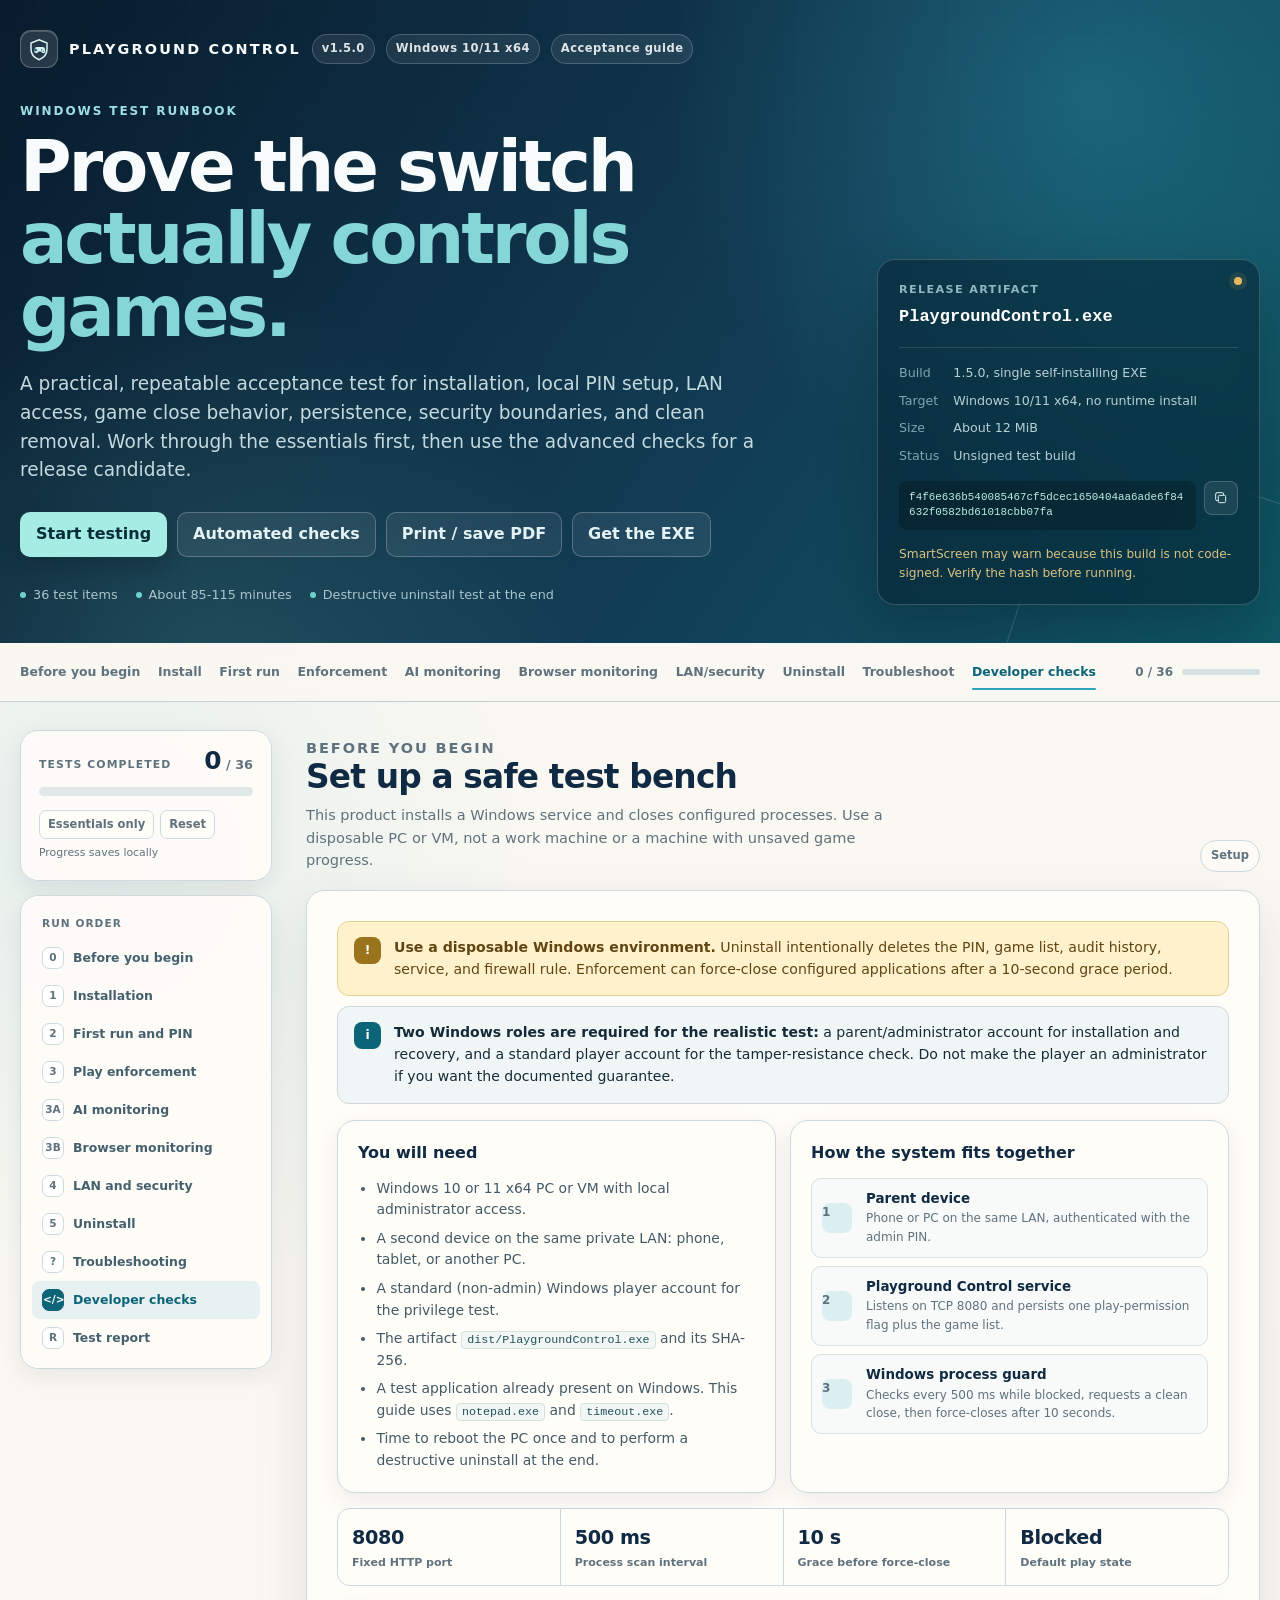
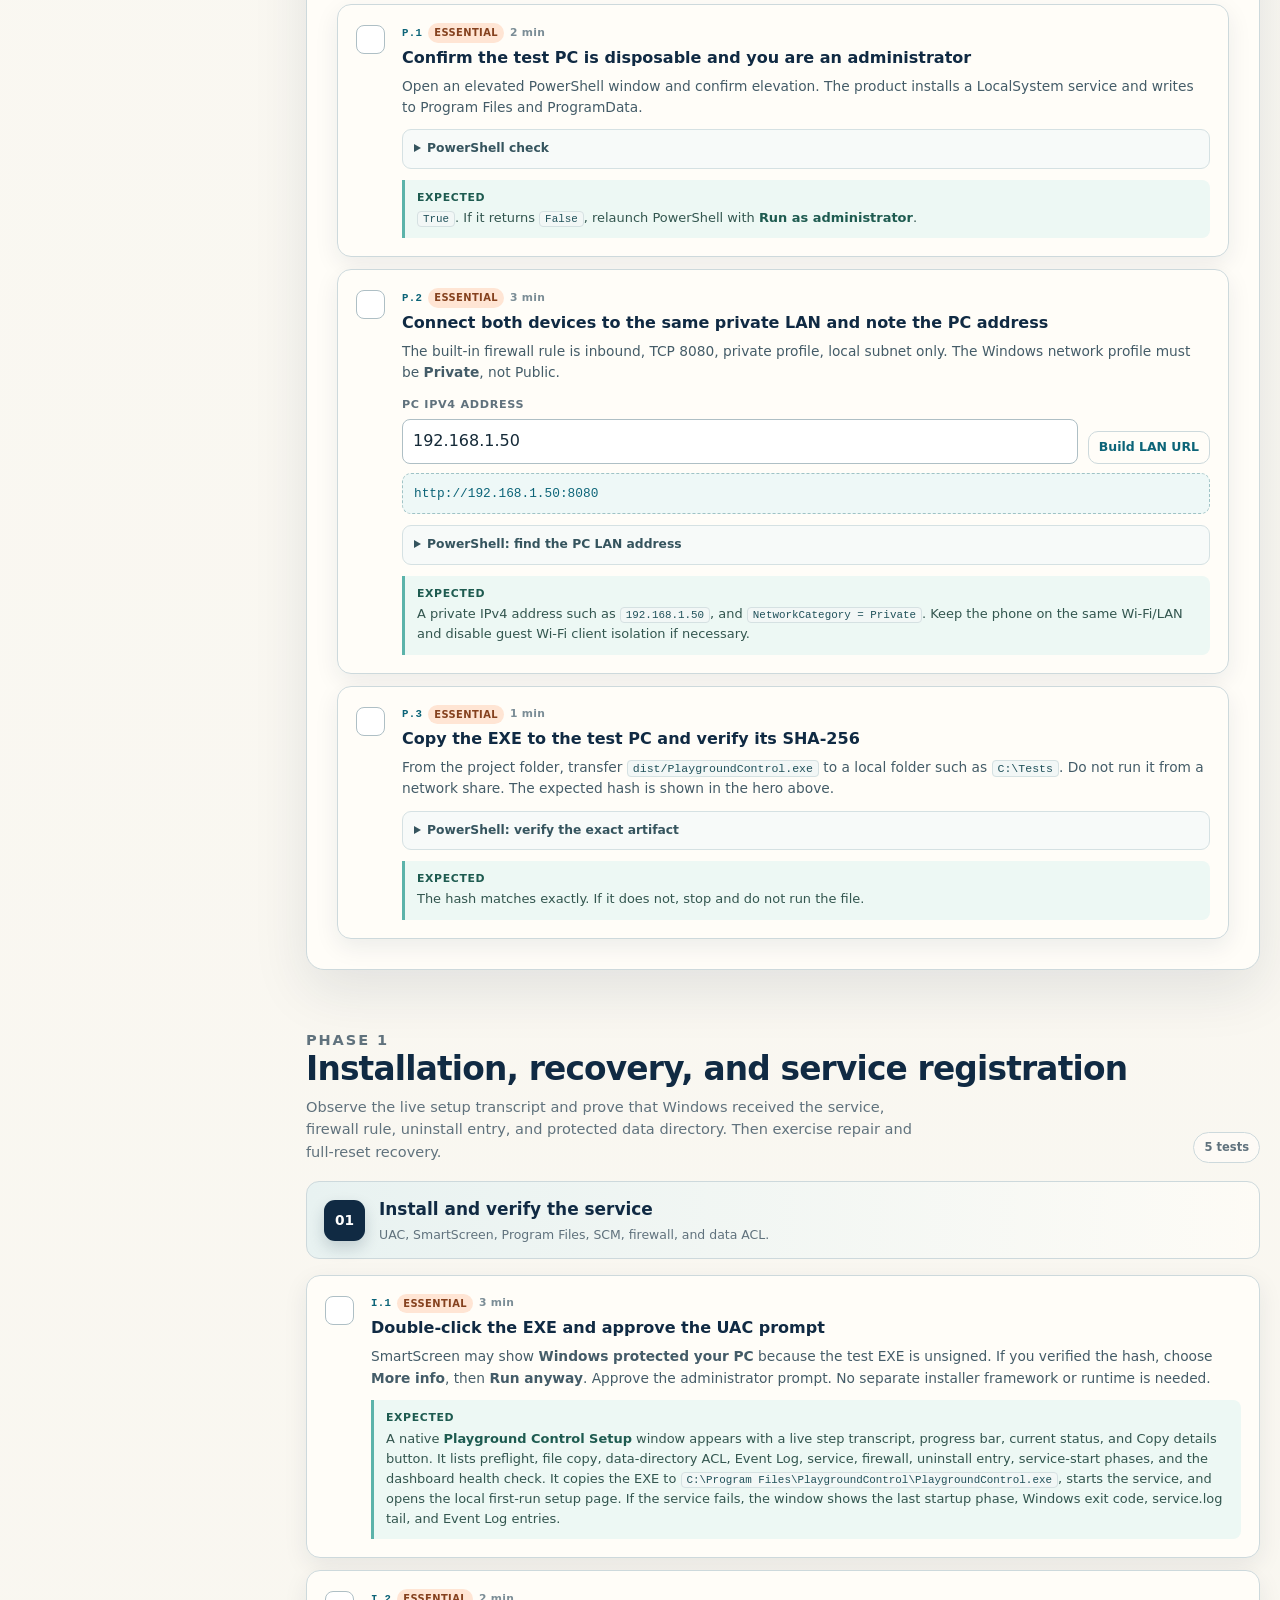
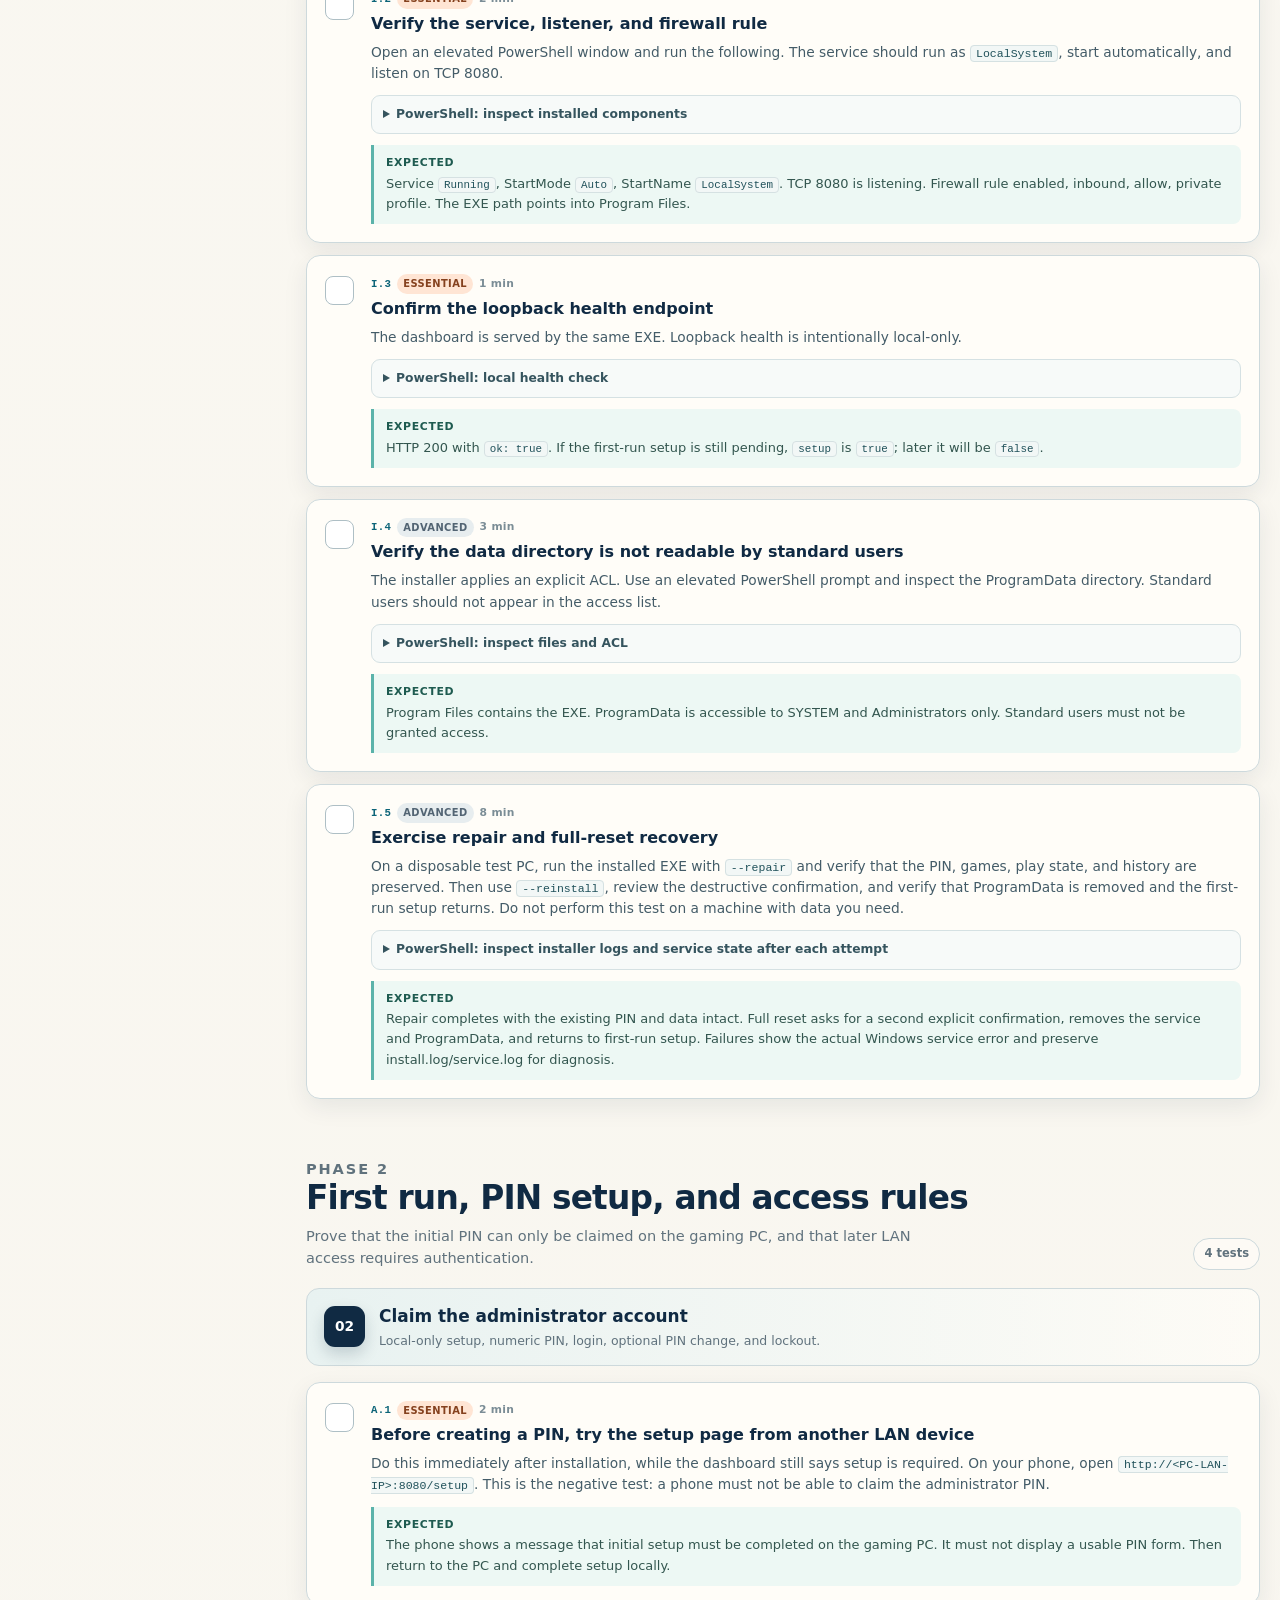
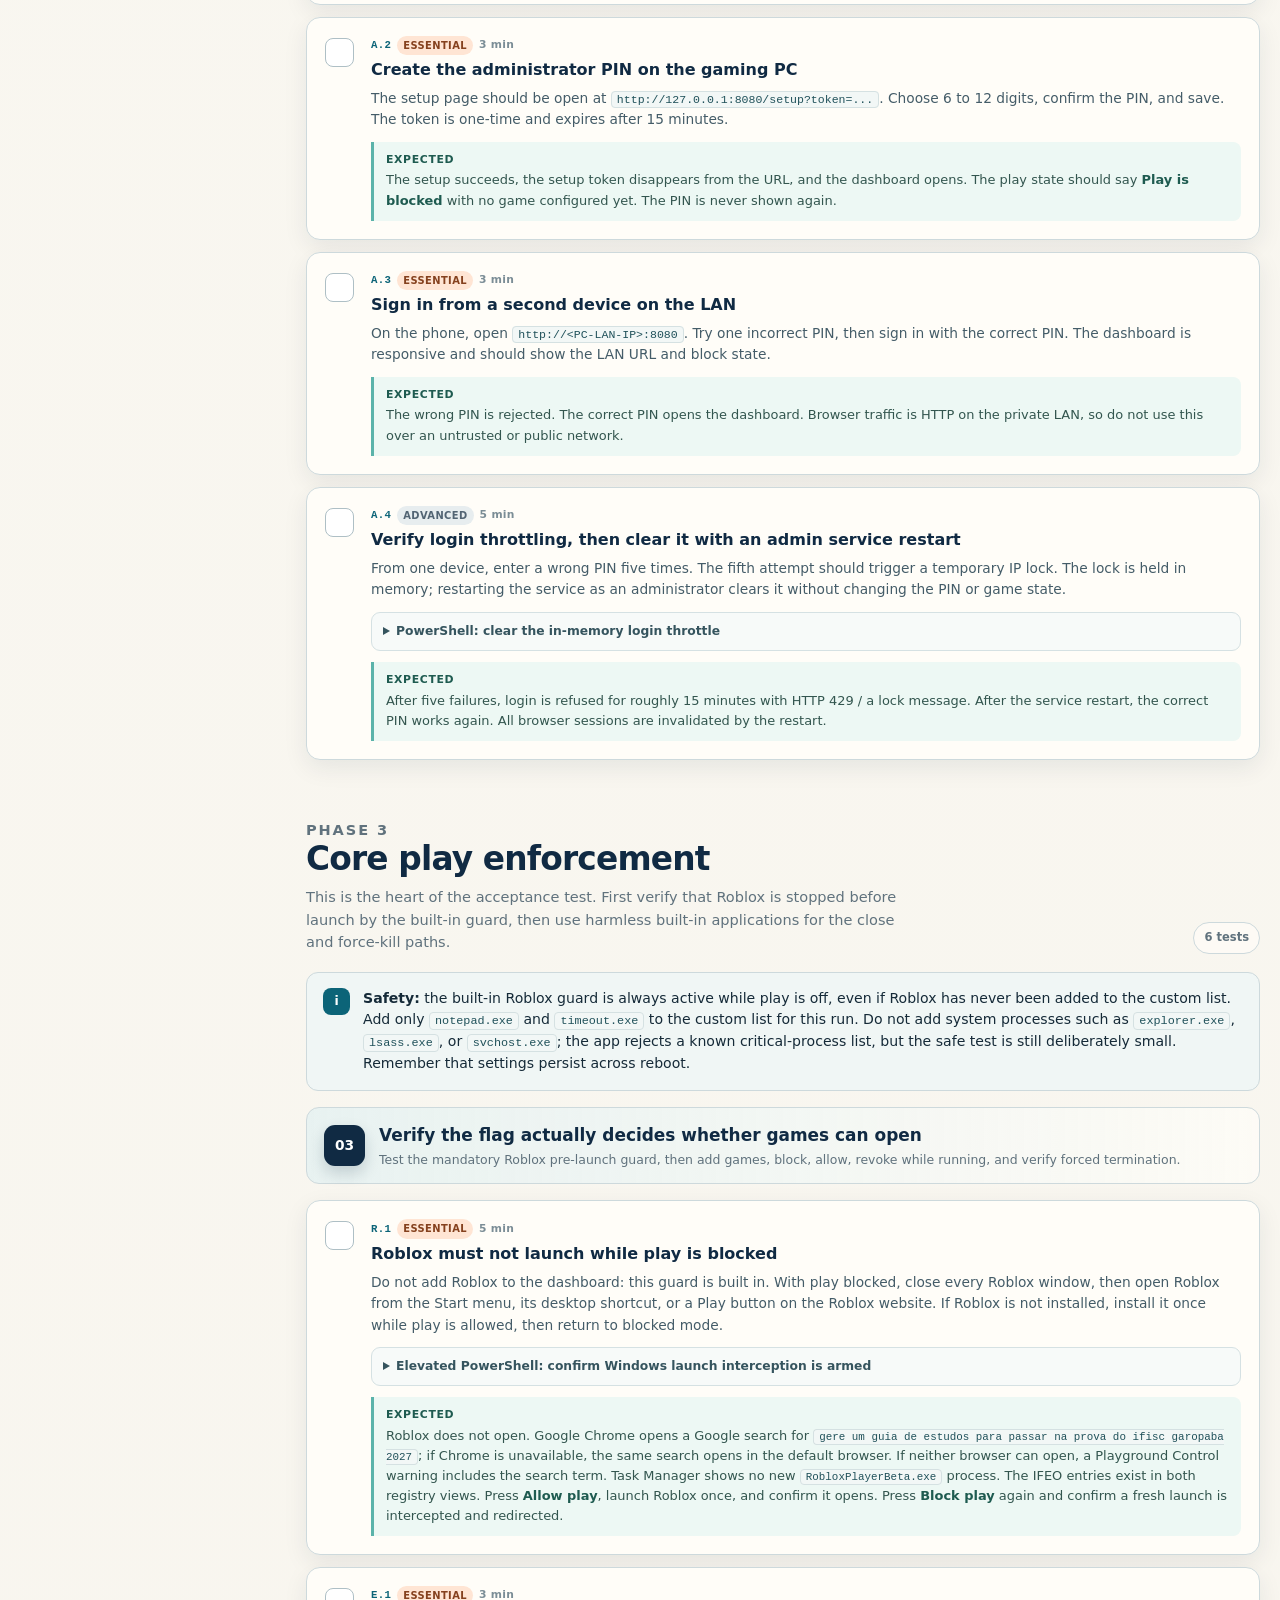
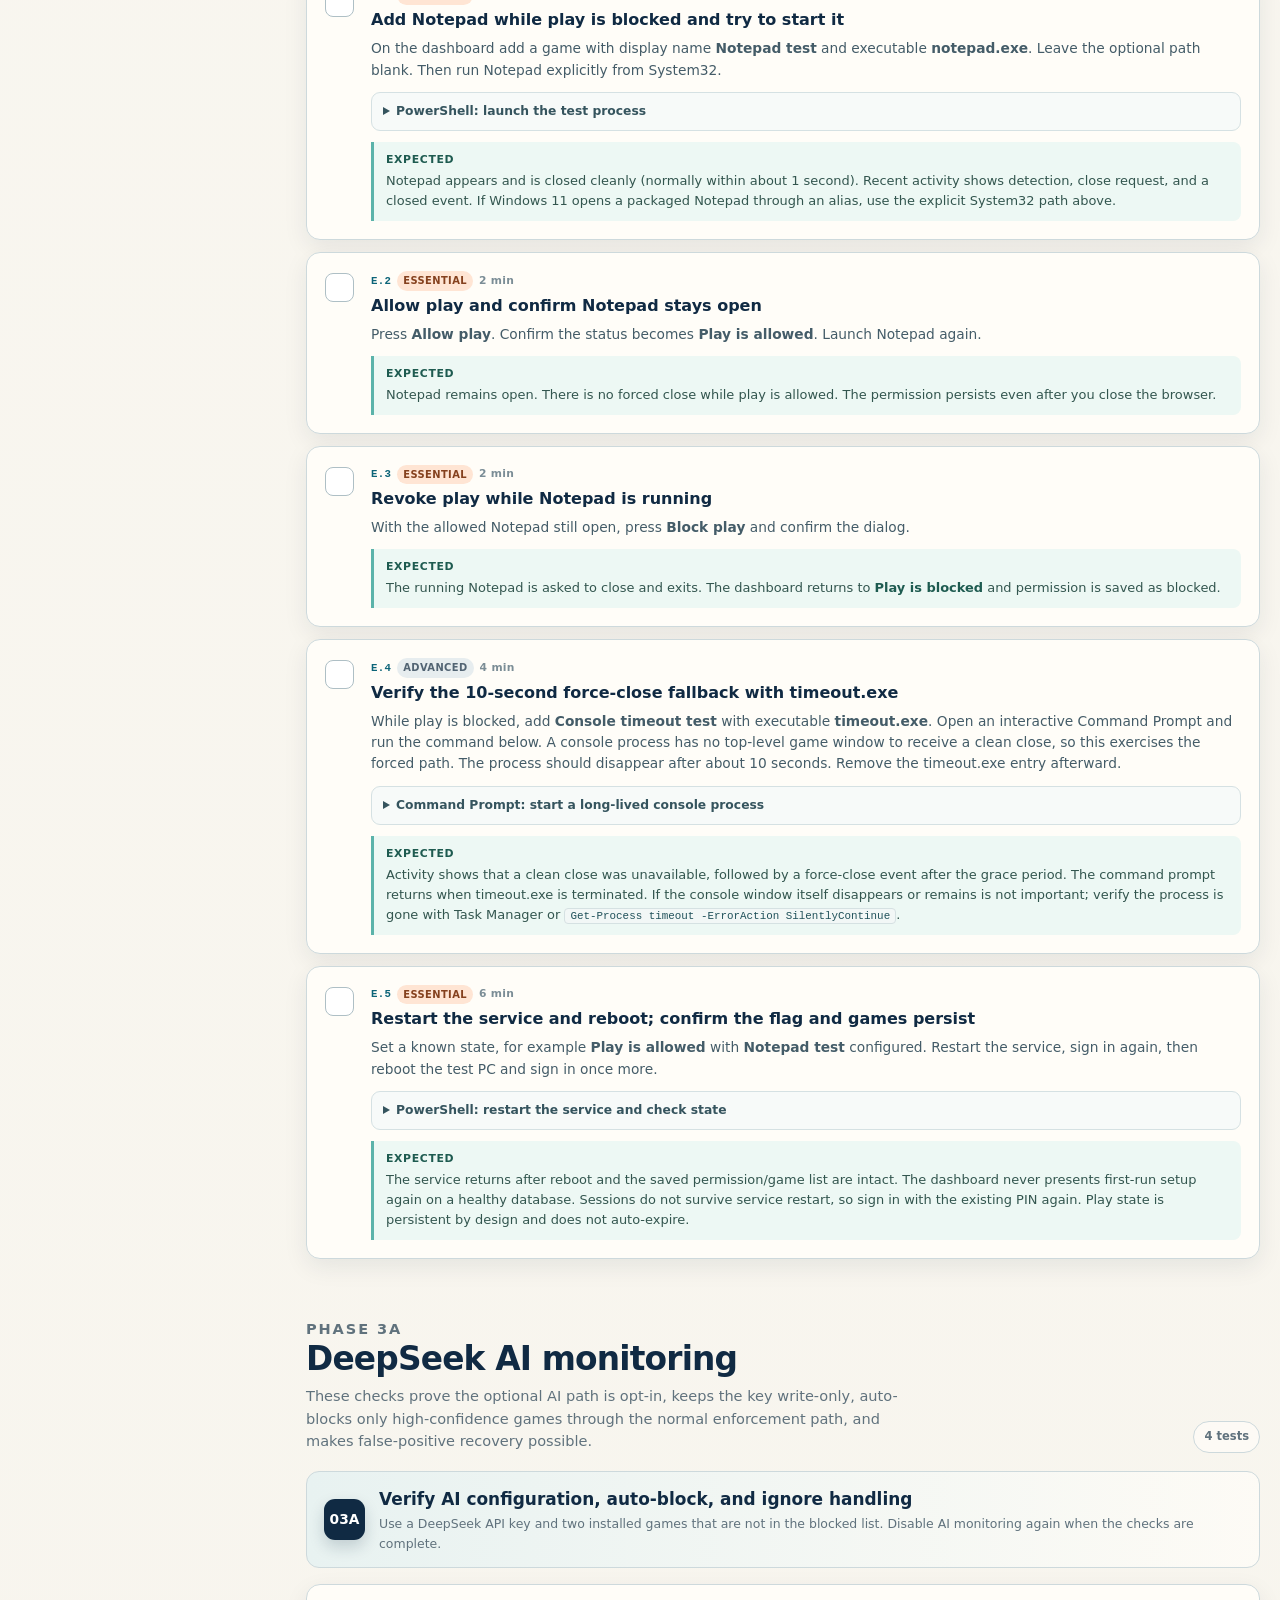
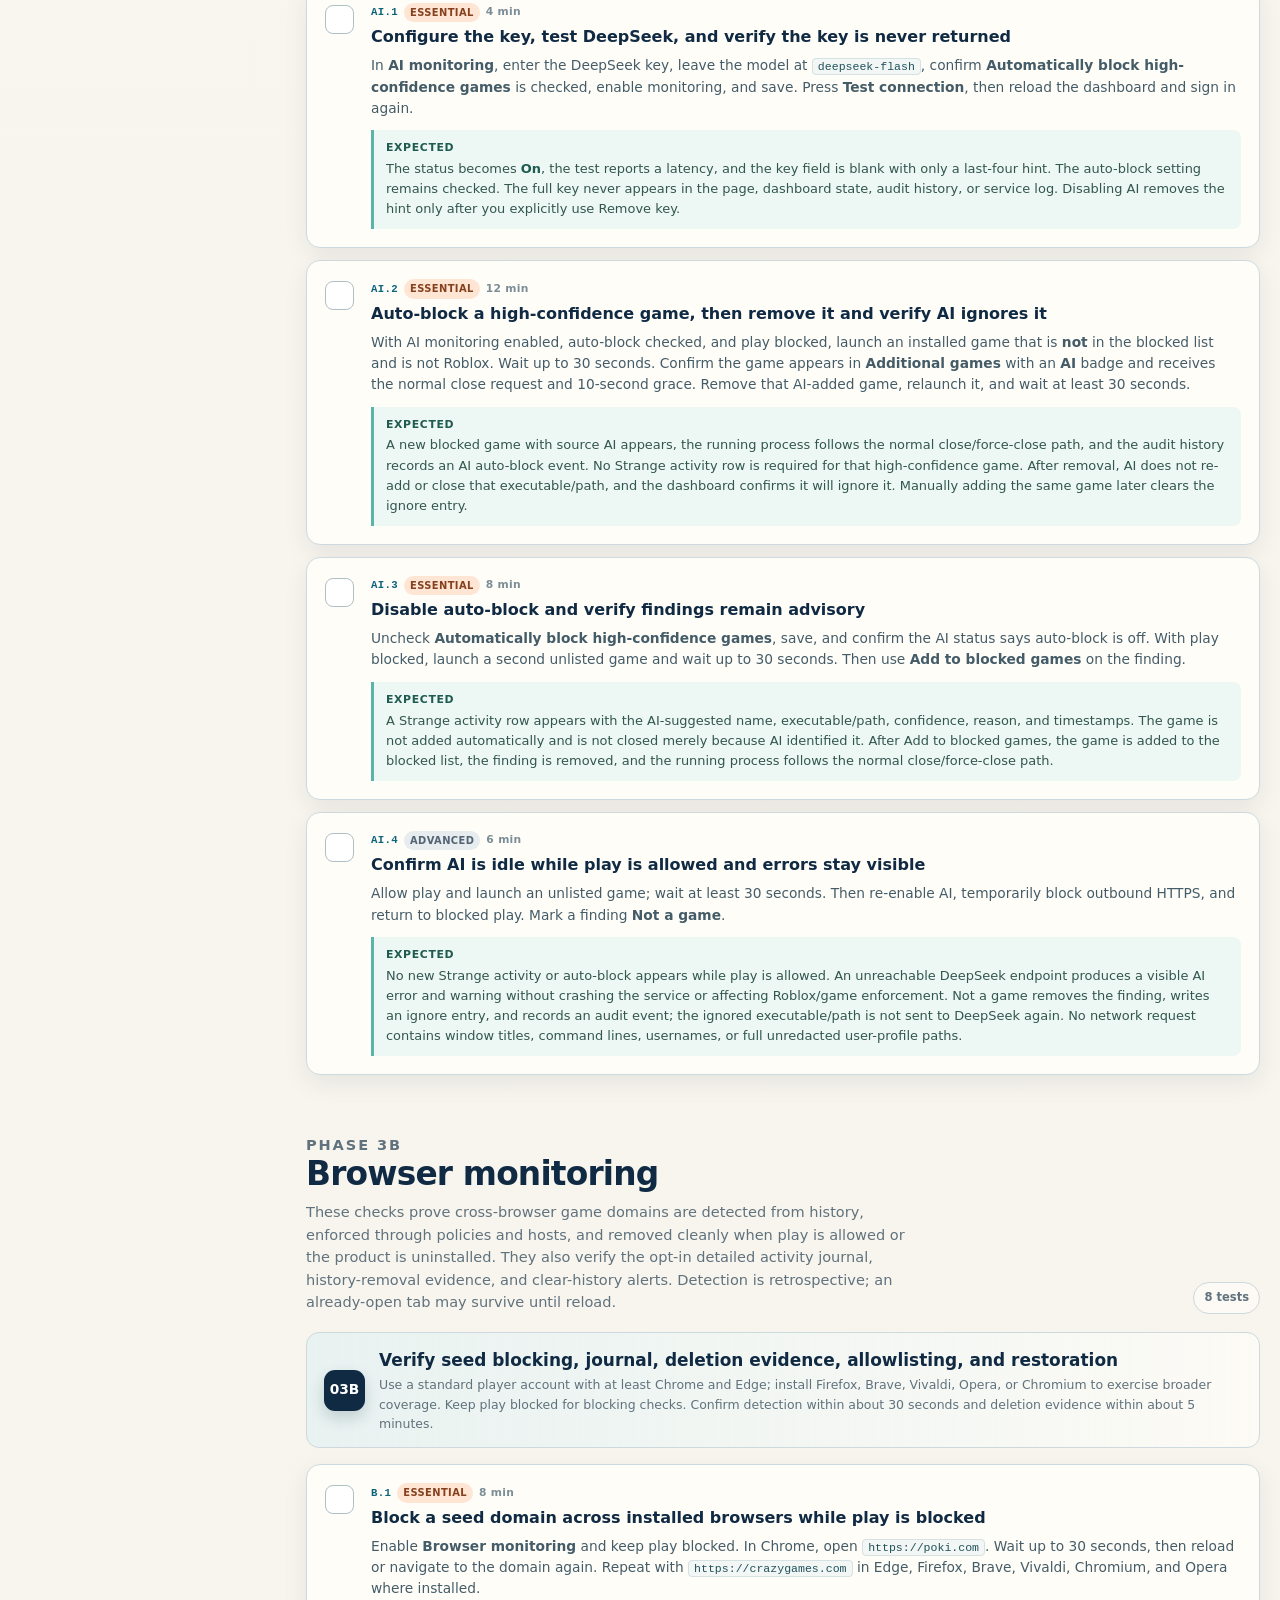
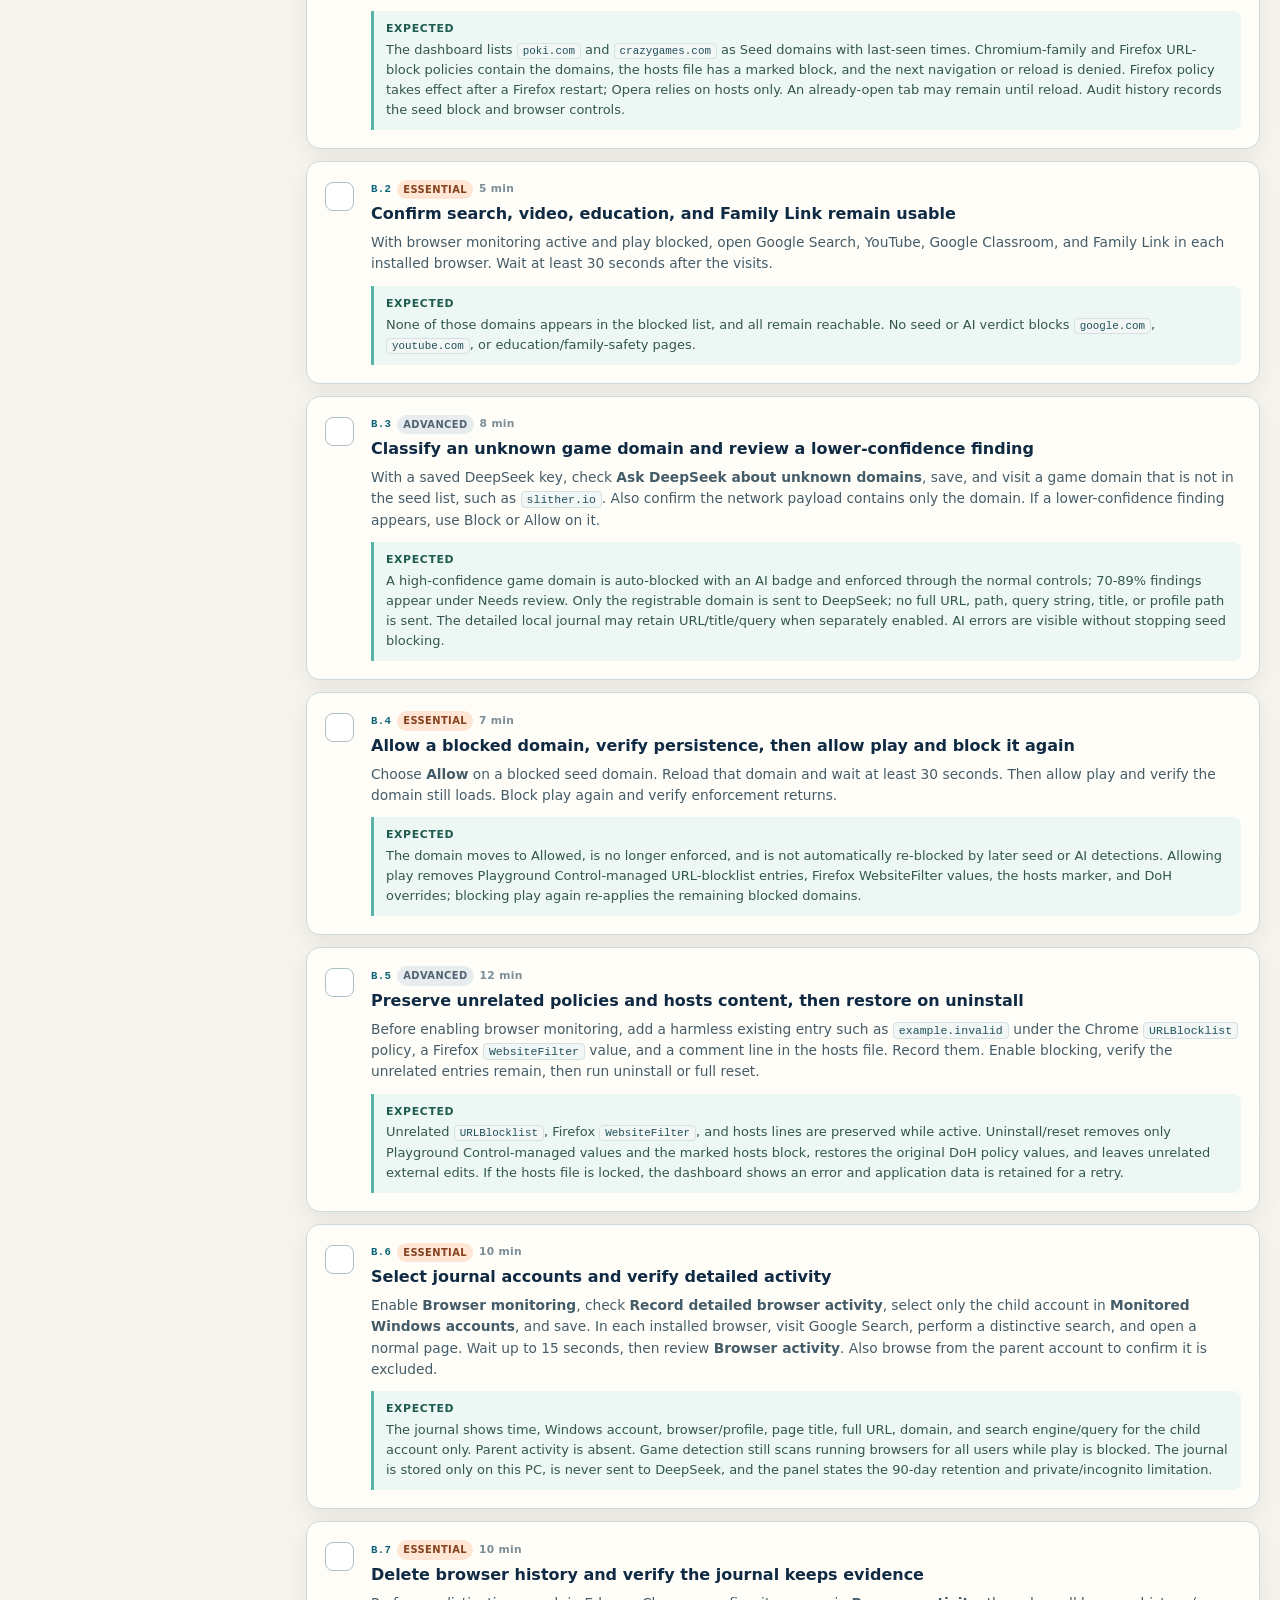
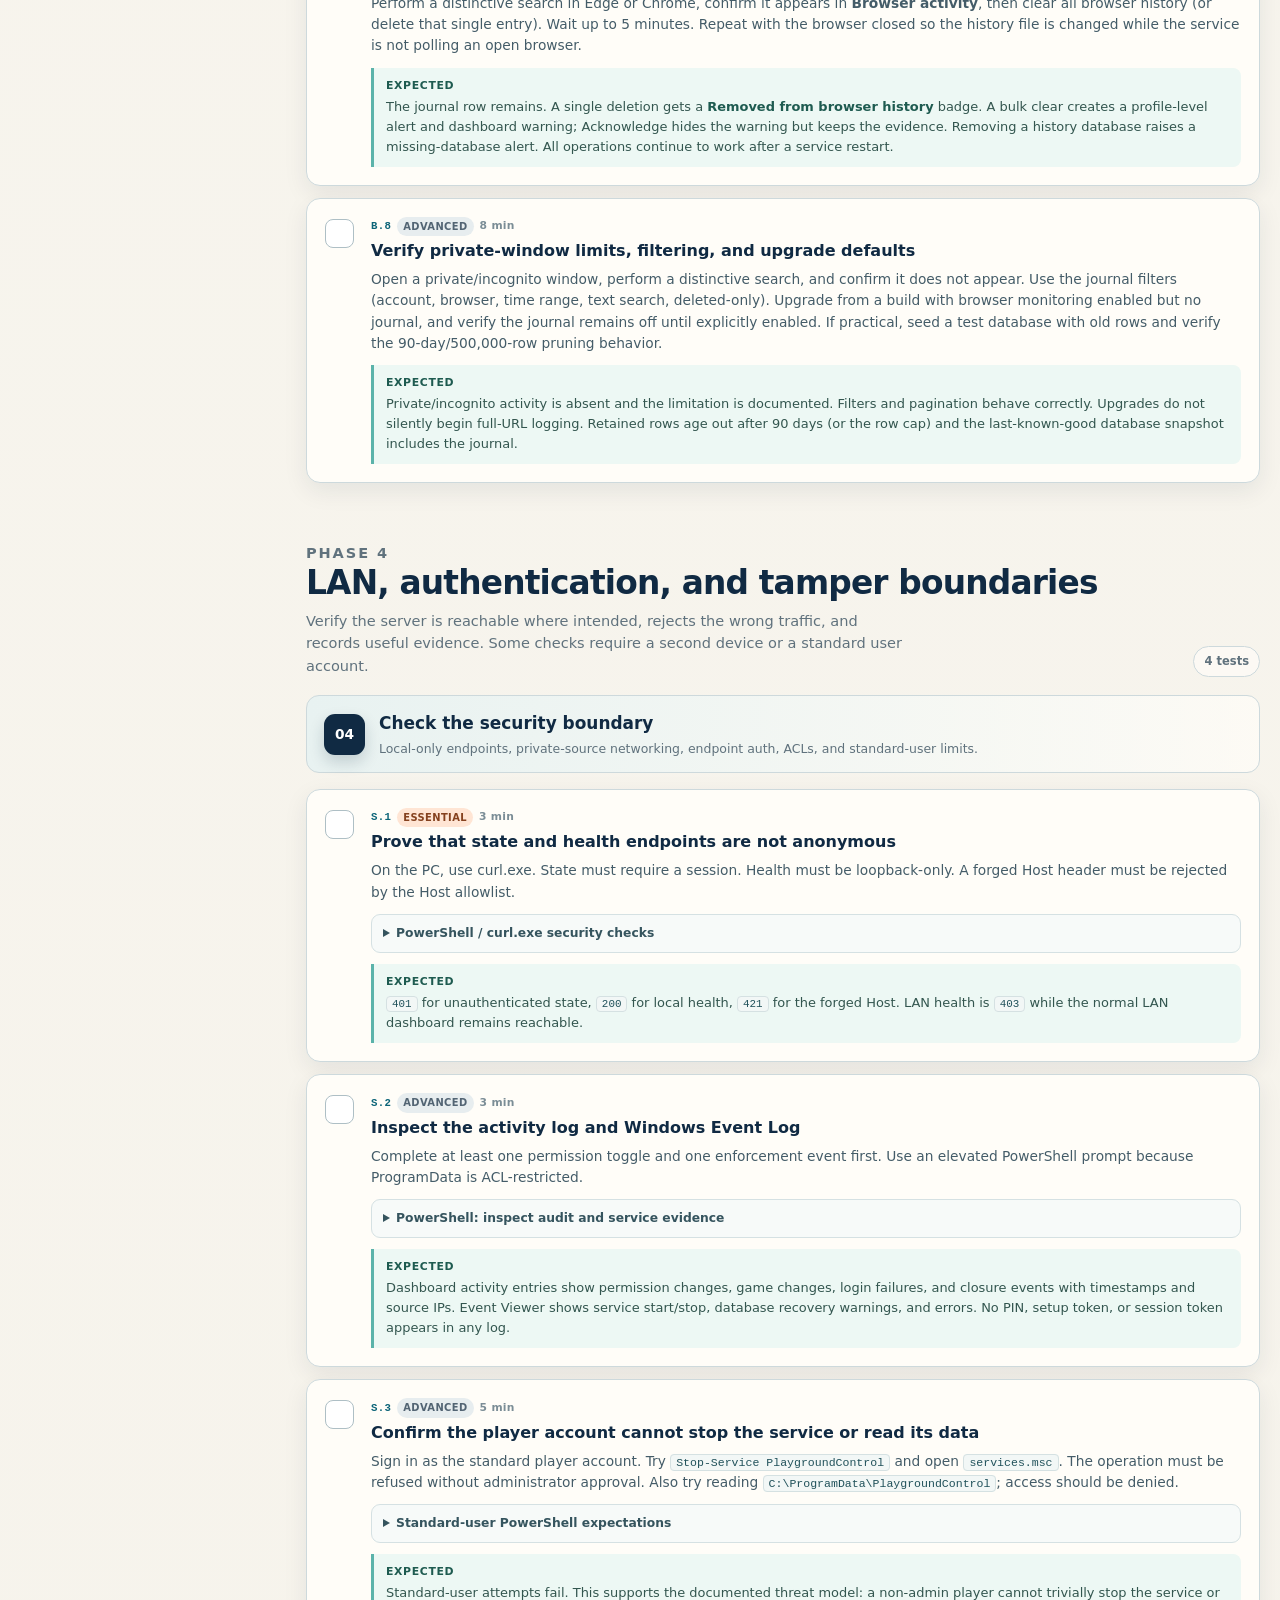
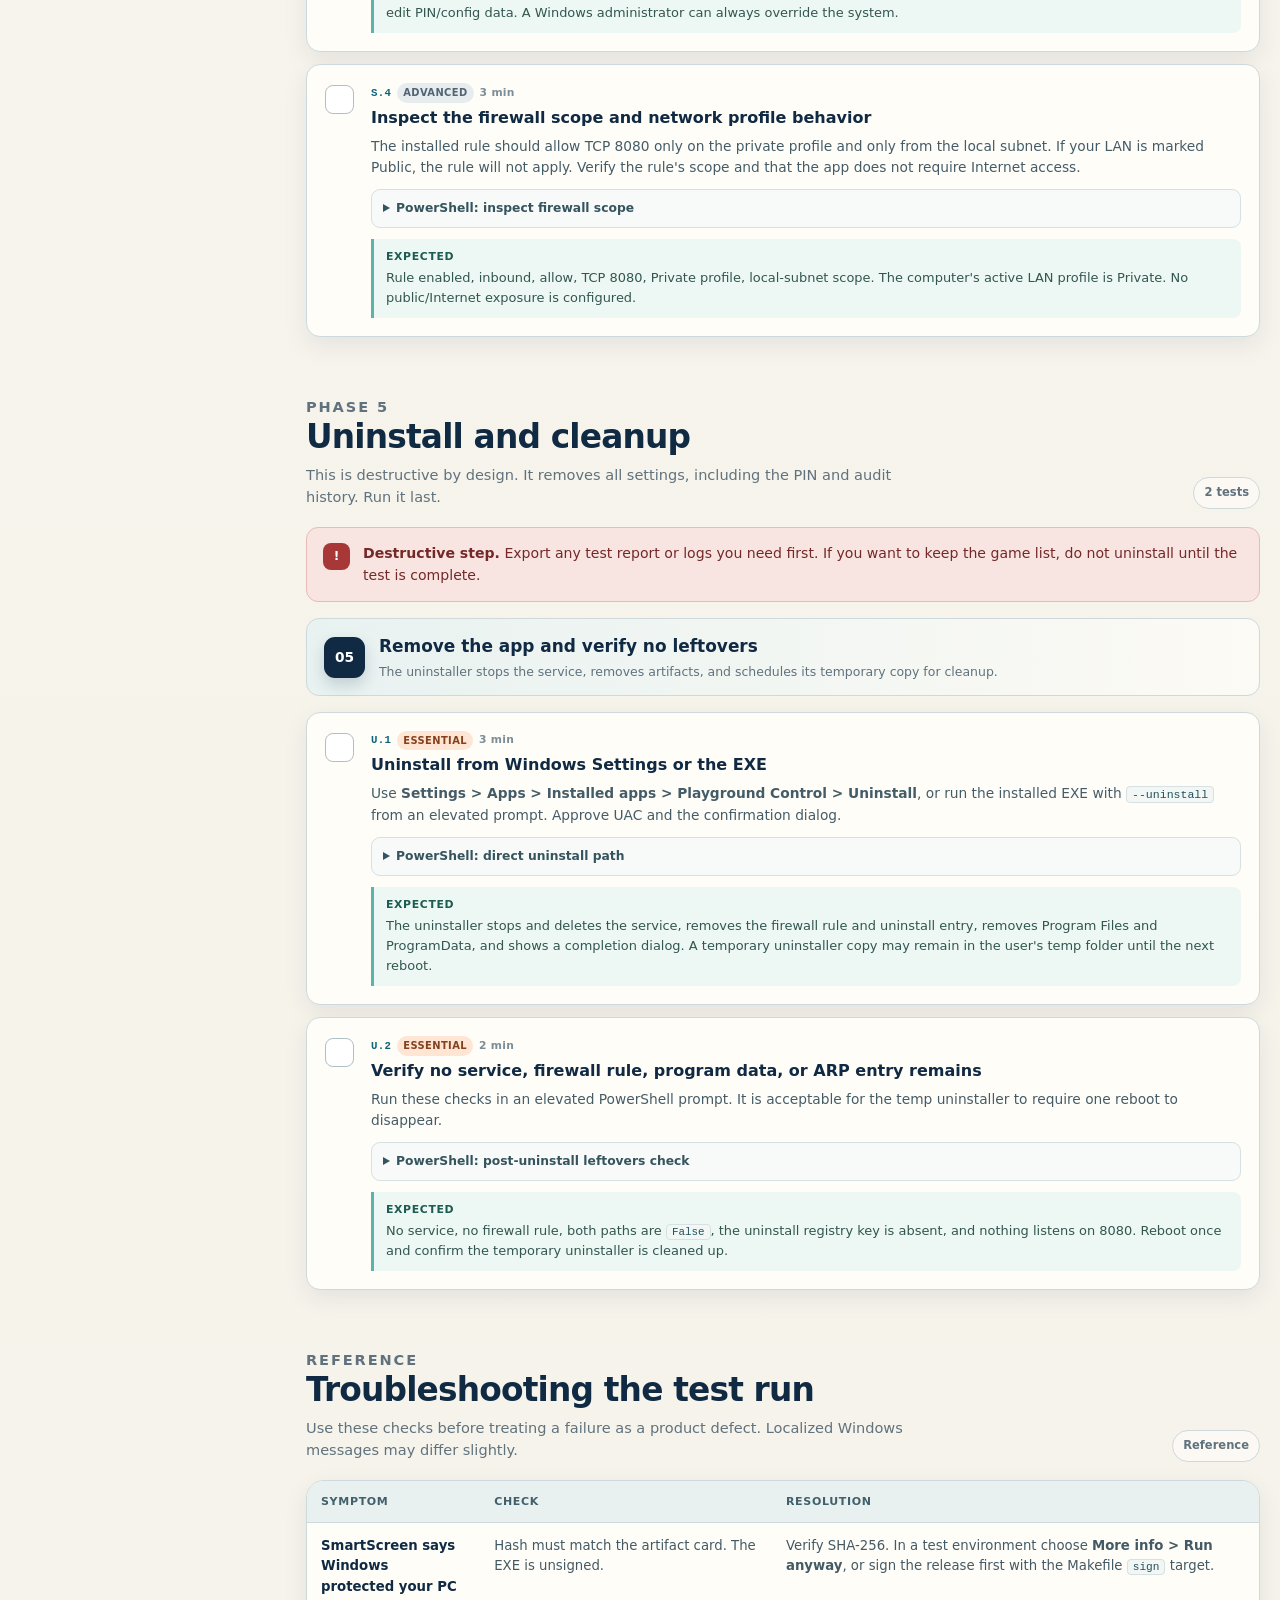
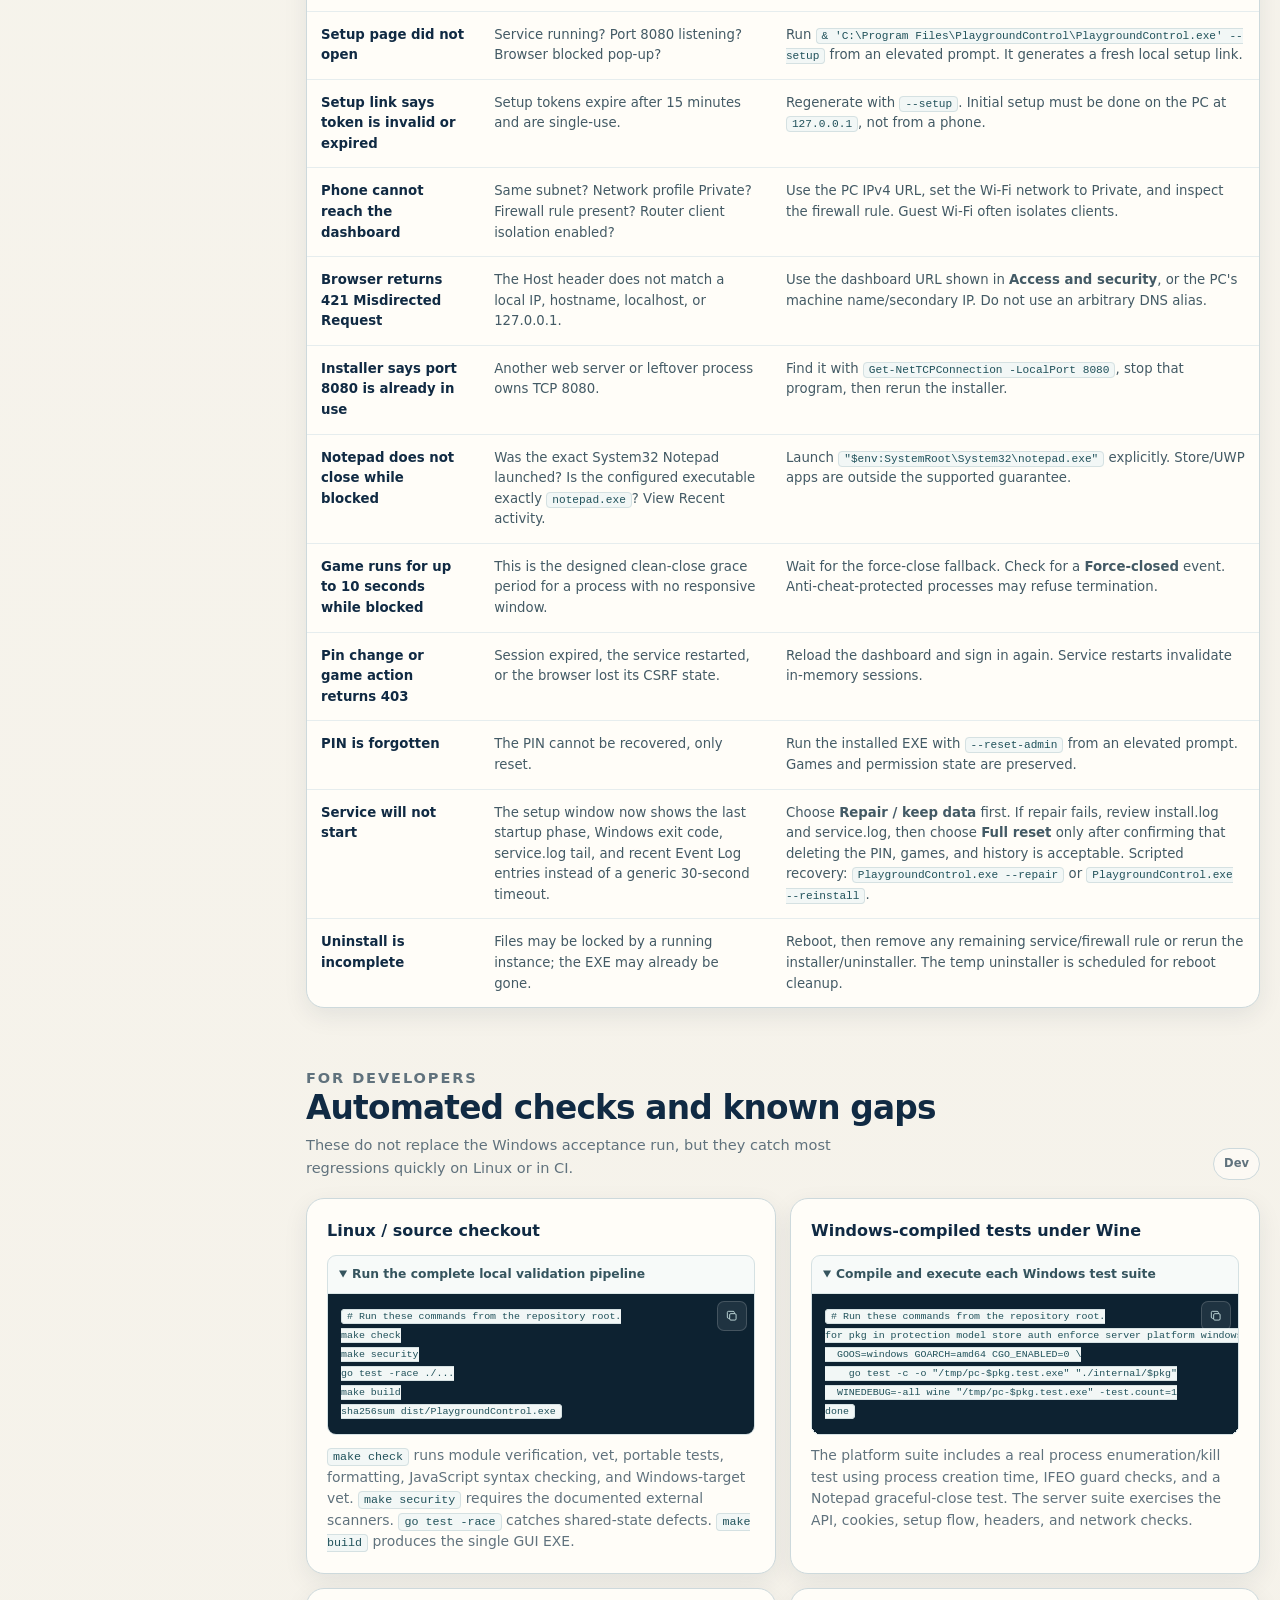
==== commit 8dfeca3c: "Release v1.5.0: cross-browser activity journal Add opt-in detailed browser activity logging for sele" ====
--- a/TESTING.html
+++ b/TESTING.html
@@ -1245,7 +1245,7 @@
         </svg>
       </span>
       <p class="brand-name">Playground Control</p>
-      <span class="release-chip">v1.4.0</span>
+      <span class="release-chip">v1.5.0</span>
       <span class="release-chip">Windows 10/11 x64</span>
       <span class="mini-chip">Acceptance guide</span>
     </div>
@@ -1262,7 +1262,7 @@
           <a class="button ghost" href="dist/PlaygroundControl.exe" download>Get the EXE</a>
         </div>
         <div class="hero-meta">
-          <span>33 test items</span>
+          <span>36 test items</span>
           <span>About 85-115 minutes</span>
           <span>Destructive uninstall test at the end</span>
         </div>
@@ -1272,7 +1272,7 @@
         <p class="artifact-label">Release artifact</p>
         <p class="artifact-name">PlaygroundControl.exe</p>
         <dl class="artifact-meta">
-          <dt>Build</dt><dd>1.4.0, single self-installing EXE</dd>
+          <dt>Build</dt><dd>1.5.0, single self-installing EXE</dd>
           <dt>Target</dt><dd>Windows 10/11 x64, no runtime install</dd>
           <dt>Size</dt><dd>About 12 MiB</dd>
           <dt>Status</dt><dd>Unsigned test build</dd>
@@ -1544,7 +1544,7 @@
 # Expected shape:
 # {
 #   "ok": true,
-#   "version": "1.4.0",
+#   "version": "1.5.0",
 #   "setup": true
 # }</code></pre><button class="copy-code" type="button" aria-label="Copy command" title="Copy"><svg viewBox="0 0 24 24" fill="none" aria-hidden="true"><rect x="8" y="8" width="11" height="11" rx="2" stroke="currentColor" stroke-width="1.5"/><path d="M16 8V6a2 2 0 0 0-2-2H6a2 2 0 0 0-2 2v8a2 2 0 0 0 2 2h2" stroke="currentColor" stroke-width="1.5"/></svg></button></div>
               </details>
@@ -1900,15 +1900,15 @@
         <div>
           <p class="section-eyebrow">Phase 3B</p>
           <h2>Browser monitoring</h2>
-          <p>These checks prove Chrome and Edge game domains are detected from history, enforced through policies and hosts, and removed cleanly when play is allowed or the product is uninstalled. Detection is retrospective in 1.4.0; an already-open tab may survive until reload.</p>
-        </div>
-        <span class="section-count">5 tests</span>
+          <p>These checks prove cross-browser game domains are detected from history, enforced through policies and hosts, and removed cleanly when play is allowed or the product is uninstalled. They also verify the opt-in detailed activity journal, history-removal evidence, and clear-history alerts. Detection is retrospective; an already-open tab may survive until reload.</p>
+        </div>
+        <span class="section-count">8 tests</span>
       </div>
 
       <div class="phase">
         <div class="phase-head">
           <span class="phase-number">03B</span>
-          <div><h3>Verify seed blocking, AI review, allowlisting, and restoration</h3><p>Use a standard player account with Chrome or Edge. Keep play blocked for the blocking checks. Confirm scheduled detection within about 30 seconds.</p></div>
+          <div><h3>Verify seed blocking, journal, deletion evidence, allowlisting, and restoration</h3><p>Use a standard player account with at least Chrome and Edge; install Firefox, Brave, Vivaldi, Opera, or Chromium to exercise broader coverage. Keep play blocked for blocking checks. Confirm detection within about 30 seconds and deletion evidence within about 5 minutes.</p></div>
         </div>
         <div class="test-list">
           <article class="test-card" data-test="browser-seed" data-level="essential">
@@ -1919,9 +1919,9 @@
             </label>
             <div>
               <div class="test-topline"><span class="test-id">B.1</span><span class="level essential">Essential</span><span class="time">8 min</span></div>
-              <h3 class="test-title">Block a seed domain in Chrome and Edge while play is blocked</h3>
-              <p class="test-body">Enable <strong>Browser monitoring</strong> and keep play blocked. In Chrome, open <code>https://poki.com</code>. Wait up to 30 seconds, then reload or navigate to the domain again. Repeat with <code>https://crazygames.com</code> in Edge.</p>
-              <div class="expected"><strong>Expected</strong>The dashboard lists <code>poki.com</code> and <code>crazygames.com</code> as Seed domains with last-seen times. Both Chrome and Edge <code>URLBlocklist</code> policies contain the domains, the hosts file has a marked block, and the next navigation or reload is denied. An already-open tab may remain until reload. Audit history records the seed block and browser controls.</div>
+              <h3 class="test-title">Block a seed domain across installed browsers while play is blocked</h3>
+              <p class="test-body">Enable <strong>Browser monitoring</strong> and keep play blocked. In Chrome, open <code>https://poki.com</code>. Wait up to 30 seconds, then reload or navigate to the domain again. Repeat with <code>https://crazygames.com</code> in Edge, Firefox, Brave, Vivaldi, Chromium, and Opera where installed.</p>
+              <div class="expected"><strong>Expected</strong>The dashboard lists <code>poki.com</code> and <code>crazygames.com</code> as Seed domains with last-seen times. Chromium-family and Firefox URL-block policies contain the domains, the hosts file has a marked block, and the next navigation or reload is denied. Firefox policy takes effect after a Firefox restart; Opera relies on hosts only. An already-open tab may remain until reload. Audit history records the seed block and browser controls.</div>
             </div>
           </article>
 
@@ -1934,7 +1934,7 @@
             <div>
               <div class="test-topline"><span class="test-id">B.2</span><span class="level essential">Essential</span><span class="time">5 min</span></div>
               <h3 class="test-title">Confirm search, video, education, and Family Link remain usable</h3>
-              <p class="test-body">With browser monitoring active and play blocked, open Google Search, YouTube, Google Classroom, and Family Link in both browsers. Wait at least 30 seconds after the visits.</p>
+              <p class="test-body">With browser monitoring active and play blocked, open Google Search, YouTube, Google Classroom, and Family Link in each installed browser. Wait at least 30 seconds after the visits.</p>
               <div class="expected"><strong>Expected</strong>None of those domains appears in the blocked list, and all remain reachable. No seed or AI verdict blocks <code>google.com</code>, <code>youtube.com</code>, or education/family-safety pages.</div>
             </div>
           </article>
@@ -1949,7 +1949,7 @@
               <div class="test-topline"><span class="test-id">B.3</span><span class="level advanced">Advanced</span><span class="time">8 min</span></div>
               <h3 class="test-title">Classify an unknown game domain and review a lower-confidence finding</h3>
               <p class="test-body">With a saved DeepSeek key, check <strong>Ask DeepSeek about unknown domains</strong>, save, and visit a game domain that is not in the seed list, such as <code>slither.io</code>. Also confirm the network payload contains only the domain. If a lower-confidence finding appears, use Block or Allow on it.</p>
-              <div class="expected"><strong>Expected</strong>A high-confidence game domain is auto-blocked with an AI badge and enforced through the normal controls; 70-89% findings appear under Needs review. Only the registrable domain is sent to DeepSeek; no full URL, path, query string, title, or profile path is stored or transmitted. AI errors are visible without stopping seed blocking.</div>
+              <div class="expected"><strong>Expected</strong>A high-confidence game domain is auto-blocked with an AI badge and enforced through the normal controls; 70-89% findings appear under Needs review. Only the registrable domain is sent to DeepSeek; no full URL, path, query string, title, or profile path is sent. The detailed local journal may retain URL/title/query when separately enabled. AI errors are visible without stopping seed blocking.</div>
             </div>
           </article>
 
@@ -1963,7 +1963,7 @@
               <div class="test-topline"><span class="test-id">B.4</span><span class="level essential">Essential</span><span class="time">7 min</span></div>
               <h3 class="test-title">Allow a blocked domain, verify persistence, then allow play and block it again</h3>
               <p class="test-body">Choose <strong>Allow</strong> on a blocked seed domain. Reload that domain and wait at least 30 seconds. Then allow play and verify the domain still loads. Block play again and verify enforcement returns.</p>
-              <div class="expected"><strong>Expected</strong>The domain moves to Allowed, is no longer enforced, and is not automatically re-blocked by later seed or AI detections. Allowing play removes Playground Control-managed URLBlocklist entries, the hosts marker, and DoH overrides; blocking play again re-applies the remaining blocked domains.</div>
+              <div class="expected"><strong>Expected</strong>The domain moves to Allowed, is no longer enforced, and is not automatically re-blocked by later seed or AI detections. Allowing play removes Playground Control-managed URL-blocklist entries, Firefox WebsiteFilter values, the hosts marker, and DoH overrides; blocking play again re-applies the remaining blocked domains.</div>
             </div>
           </article>
 
@@ -1976,8 +1976,50 @@
             <div>
               <div class="test-topline"><span class="test-id">B.5</span><span class="level advanced">Advanced</span><span class="time">12 min</span></div>
               <h3 class="test-title">Preserve unrelated policies and hosts content, then restore on uninstall</h3>
-              <p class="test-body">Before enabling browser monitoring, add a harmless existing entry such as <code>example.invalid</code> under the Chrome <code>URLBlocklist</code> policy and a comment line in the hosts file. Record both files. Enable blocking, verify the unrelated entries remain, then run uninstall or full reset.</p>
-              <div class="expected"><strong>Expected</strong>Unrelated <code>URLBlocklist</code> values and hosts lines are preserved while active. Uninstall/reset removes only Playground Control-managed values and the marked hosts block, restores the original DoH policy values, and leaves any unrelated external edits. If the hosts file is locked, the dashboard shows an error and application data is retained for a retry.</div>
+              <p class="test-body">Before enabling browser monitoring, add a harmless existing entry such as <code>example.invalid</code> under the Chrome <code>URLBlocklist</code> policy, a Firefox <code>WebsiteFilter</code> value, and a comment line in the hosts file. Record them. Enable blocking, verify the unrelated entries remain, then run uninstall or full reset.</p>
+              <div class="expected"><strong>Expected</strong>Unrelated <code>URLBlocklist</code>, Firefox <code>WebsiteFilter</code>, and hosts lines are preserved while active. Uninstall/reset removes only Playground Control-managed values and the marked hosts block, restores the original DoH policy values, and leaves unrelated external edits. If the hosts file is locked, the dashboard shows an error and application data is retained for a retry.</div>
+            </div>
+          </article>
+
+          <article class="test-card" data-test="browser-journal" data-level="essential">
+            <label class="test-check">
+              <input class="test-checkbox" type="checkbox" data-test="browser-journal">
+              <span class="checkbox-ui"></span>
+              <span class="sr-only" style="position:absolute;width:1px;height:1px;overflow:hidden;clip:rect(0,0,0,0)">Mark browser activity journal test complete</span>
+            </label>
+            <div>
+              <div class="test-topline"><span class="test-id">B.6</span><span class="level essential">Essential</span><span class="time">10 min</span></div>
+              <h3 class="test-title">Select journal accounts and verify detailed activity</h3>
+              <p class="test-body">Enable <strong>Browser monitoring</strong>, check <strong>Record detailed browser activity</strong>, select only the child account in <strong>Monitored Windows accounts</strong>, and save. In each installed browser, visit Google Search, perform a distinctive search, and open a normal page. Wait up to 15 seconds, then review <strong>Browser activity</strong>. Also browse from the parent account to confirm it is excluded.</p>
+              <div class="expected"><strong>Expected</strong>The journal shows time, Windows account, browser/profile, page title, full URL, domain, and search engine/query for the child account only. Parent activity is absent. Game detection still scans running browsers for all users while play is blocked. The journal is stored only on this PC, is never sent to DeepSeek, and the panel states the 90-day retention and private/incognito limitation.</div>
+            </div>
+          </article>
+
+          <article class="test-card" data-test="browser-deletion" data-level="essential">
+            <label class="test-check">
+              <input class="test-checkbox" type="checkbox" data-test="browser-deletion">
+              <span class="checkbox-ui"></span>
+              <span class="sr-only" style="position:absolute;width:1px;height:1px;overflow:hidden;clip:rect(0,0,0,0)">Mark browser history deletion evidence test complete</span>
+            </label>
+            <div>
+              <div class="test-topline"><span class="test-id">B.7</span><span class="level essential">Essential</span><span class="time">10 min</span></div>
+              <h3 class="test-title">Delete browser history and verify the journal keeps evidence</h3>
+              <p class="test-body">Perform a distinctive search in Edge or Chrome, confirm it appears in <strong>Browser activity</strong>, then clear all browser history (or delete that single entry). Wait up to 5 minutes. Repeat with the browser closed so the history file is changed while the service is not polling an open browser.</p>
+              <div class="expected"><strong>Expected</strong>The journal row remains. A single deletion gets a <strong>Removed from browser history</strong> badge. A bulk clear creates a profile-level alert and dashboard warning; Acknowledge hides the warning but keeps the evidence. Removing a history database raises a missing-database alert. All operations continue to work after a service restart.</div>
+            </div>
+          </article>
+
+          <article class="test-card" data-test="browser-journal-limits" data-level="advanced">
+            <label class="test-check">
+              <input class="test-checkbox" type="checkbox" data-test="browser-journal-limits">
+              <span class="checkbox-ui"></span>
+              <span class="sr-only" style="position:absolute;width:1px;height:1px;overflow:hidden;clip:rect(0,0,0,0)">Mark browser journal limits test complete</span>
+            </label>
+            <div>
+              <div class="test-topline"><span class="test-id">B.8</span><span class="level advanced">Advanced</span><span class="time">8 min</span></div>
+              <h3 class="test-title">Verify private-window limits, filtering, and upgrade defaults</h3>
+              <p class="test-body">Open a private/incognito window, perform a distinctive search, and confirm it does not appear. Use the journal filters (account, browser, time range, text search, deleted-only). Upgrade from a build with browser monitoring enabled but no journal, and verify the journal remains off until explicitly enabled. If practical, seed a test database with old rows and verify the 90-day/500,000-row pruning behavior.</p>
+              <div class="expected"><strong>Expected</strong>Private/incognito activity is absent and the limitation is documented. Filters and pagination behave correctly. Upgrades do not silently begin full-URL logging. Retained rows age out after 90 days (or the row cap) and the last-known-good database snapshot includes the journal.</div>
             </div>
           </article>
         </div>
@@ -2356,7 +2398,7 @@
     </section>
 
     <footer>
-      <p>Playground Control v1.4.0 acceptance guide. Generated for the current release artifact.</p>
+      <p>Playground Control v1.5.0 acceptance guide. Generated for the current release artifact.</p>
       <p>This page is self-contained and does not load remote fonts, scripts, images, or analytics. Use Print / save PDF for an offline copy.</p>
     </footer>
   </main>
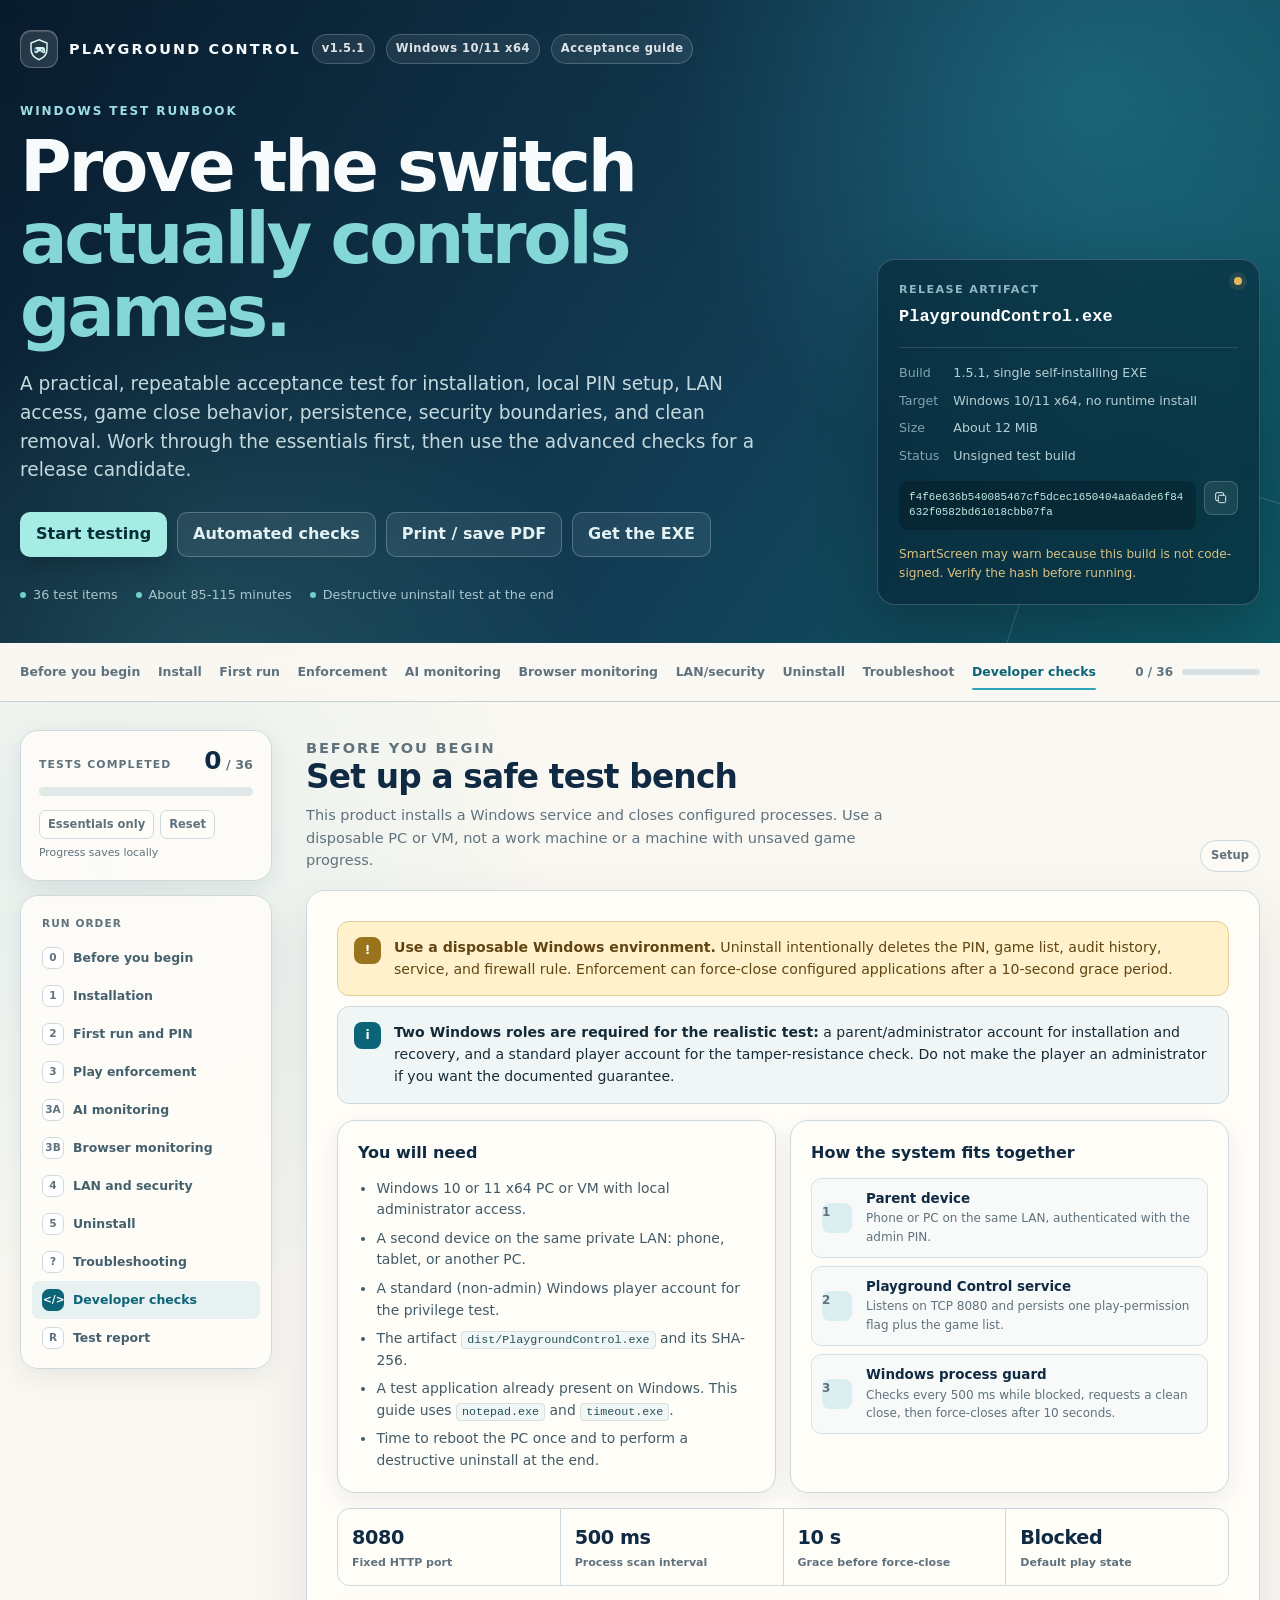
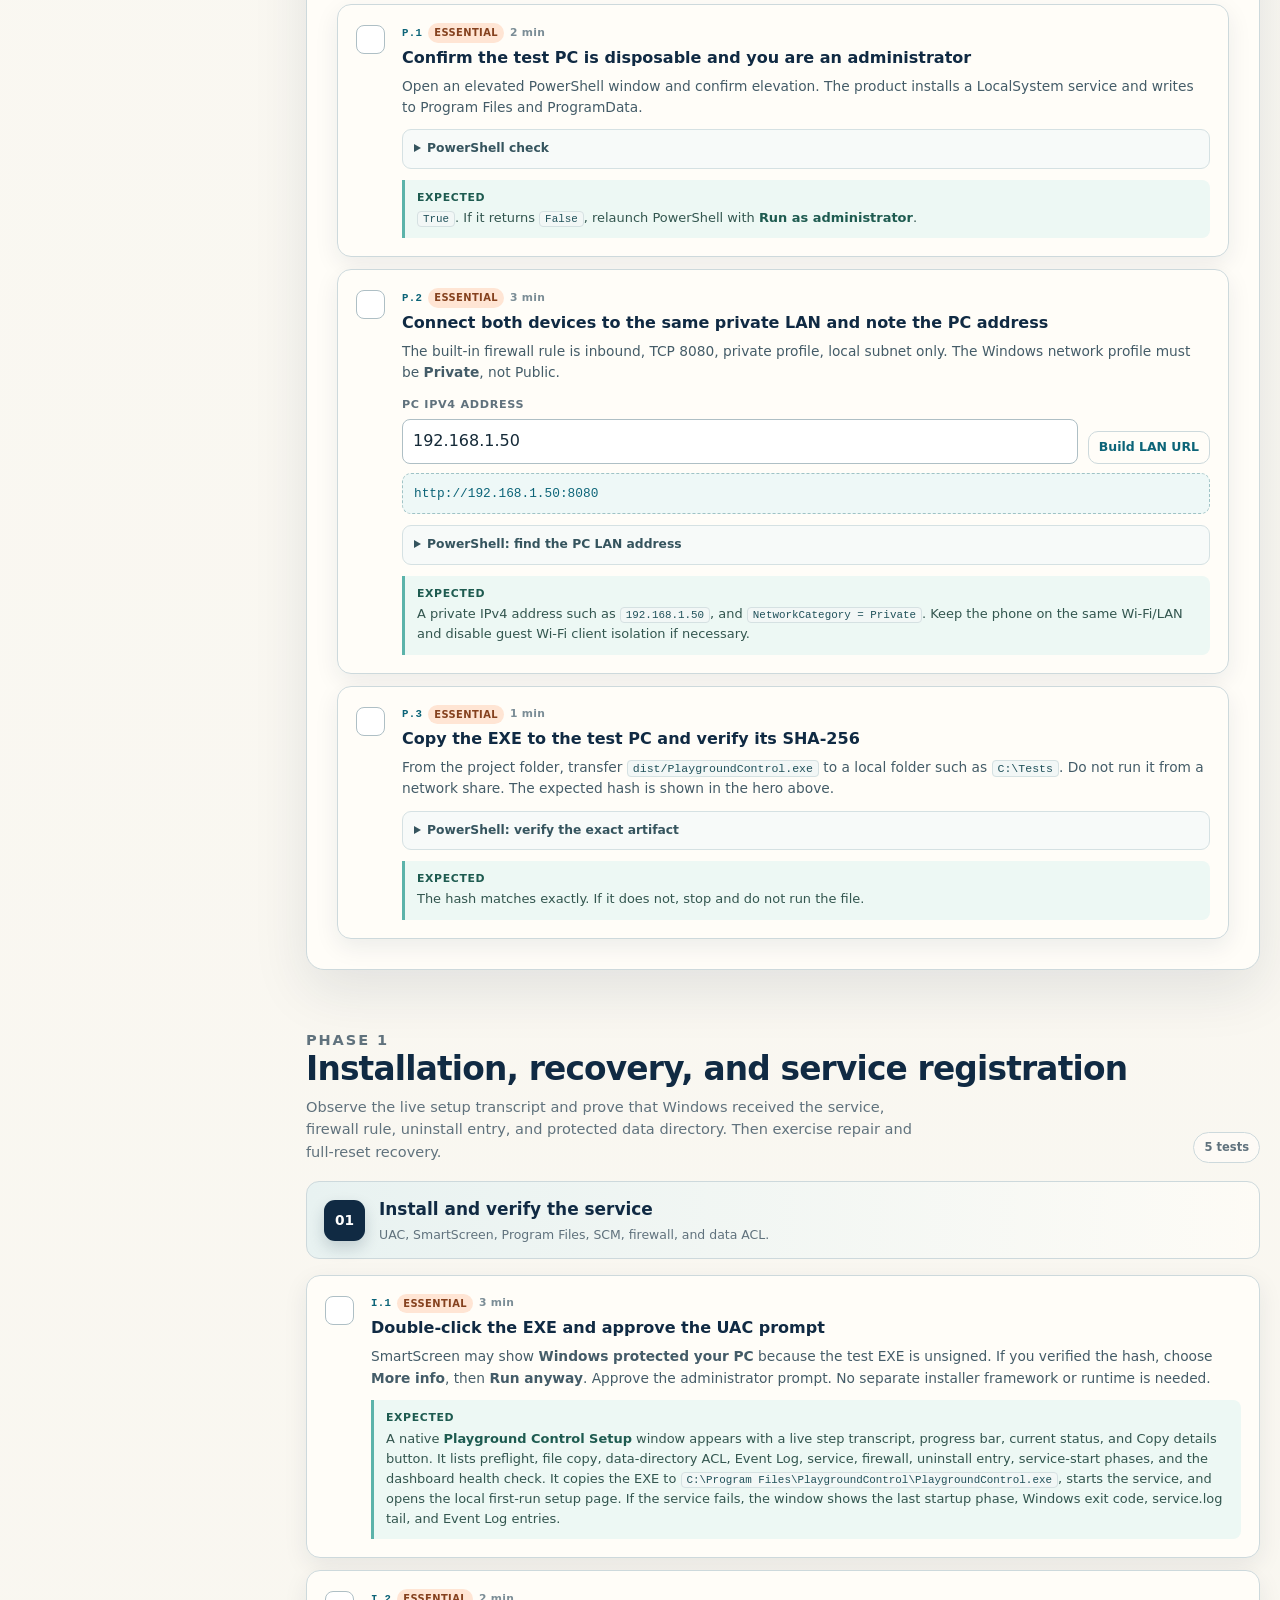
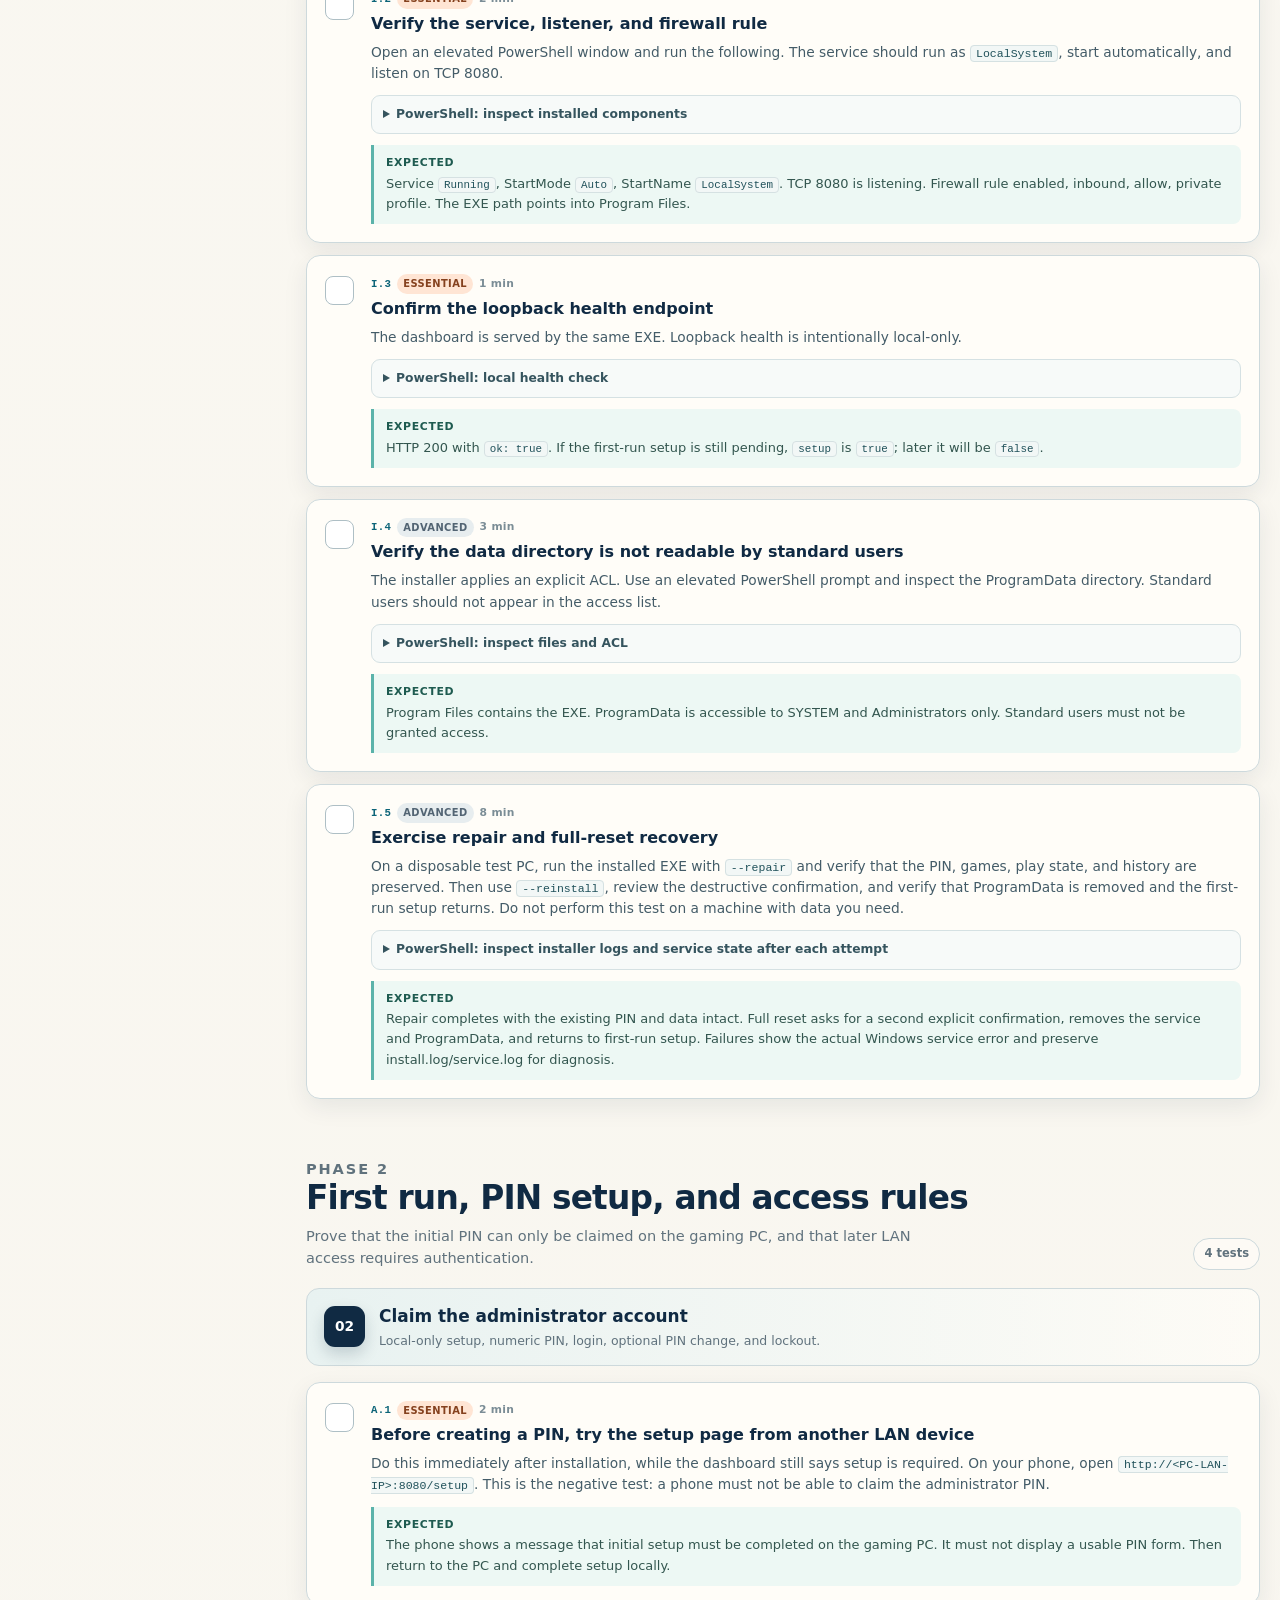
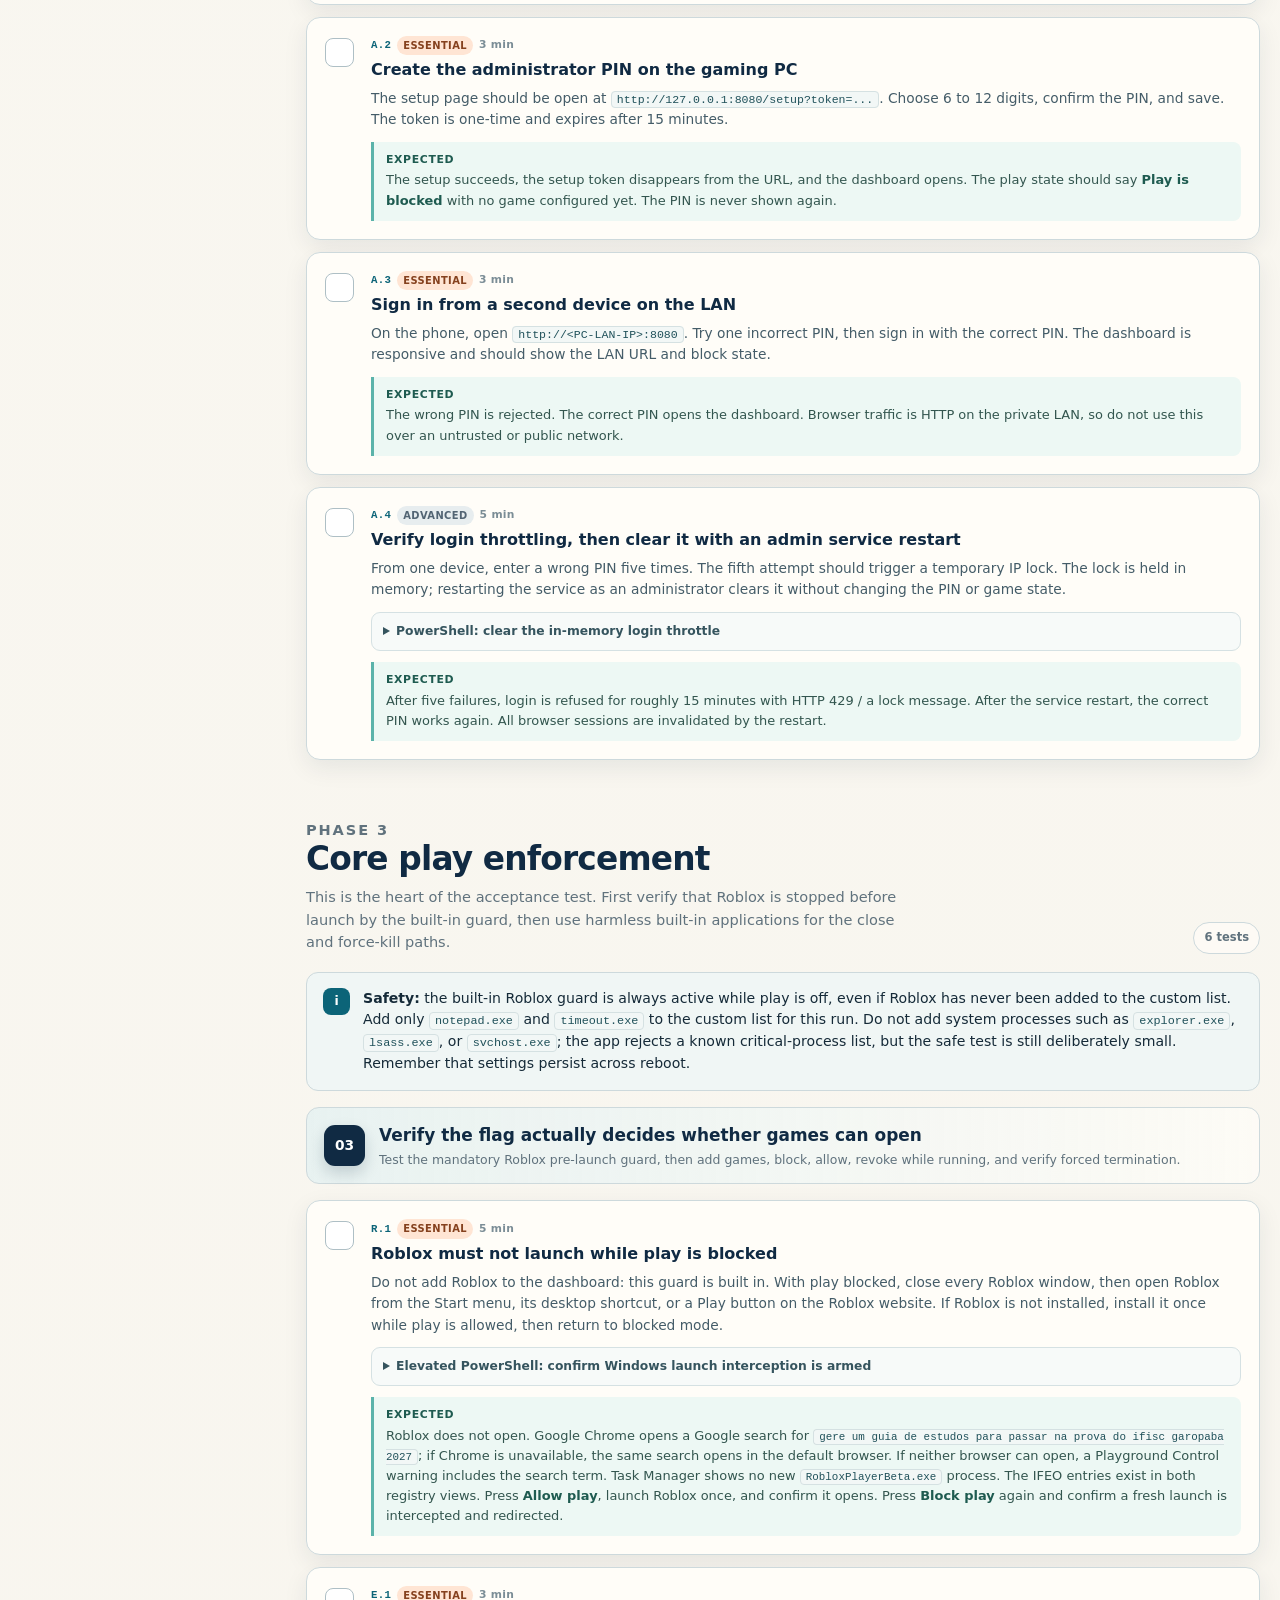
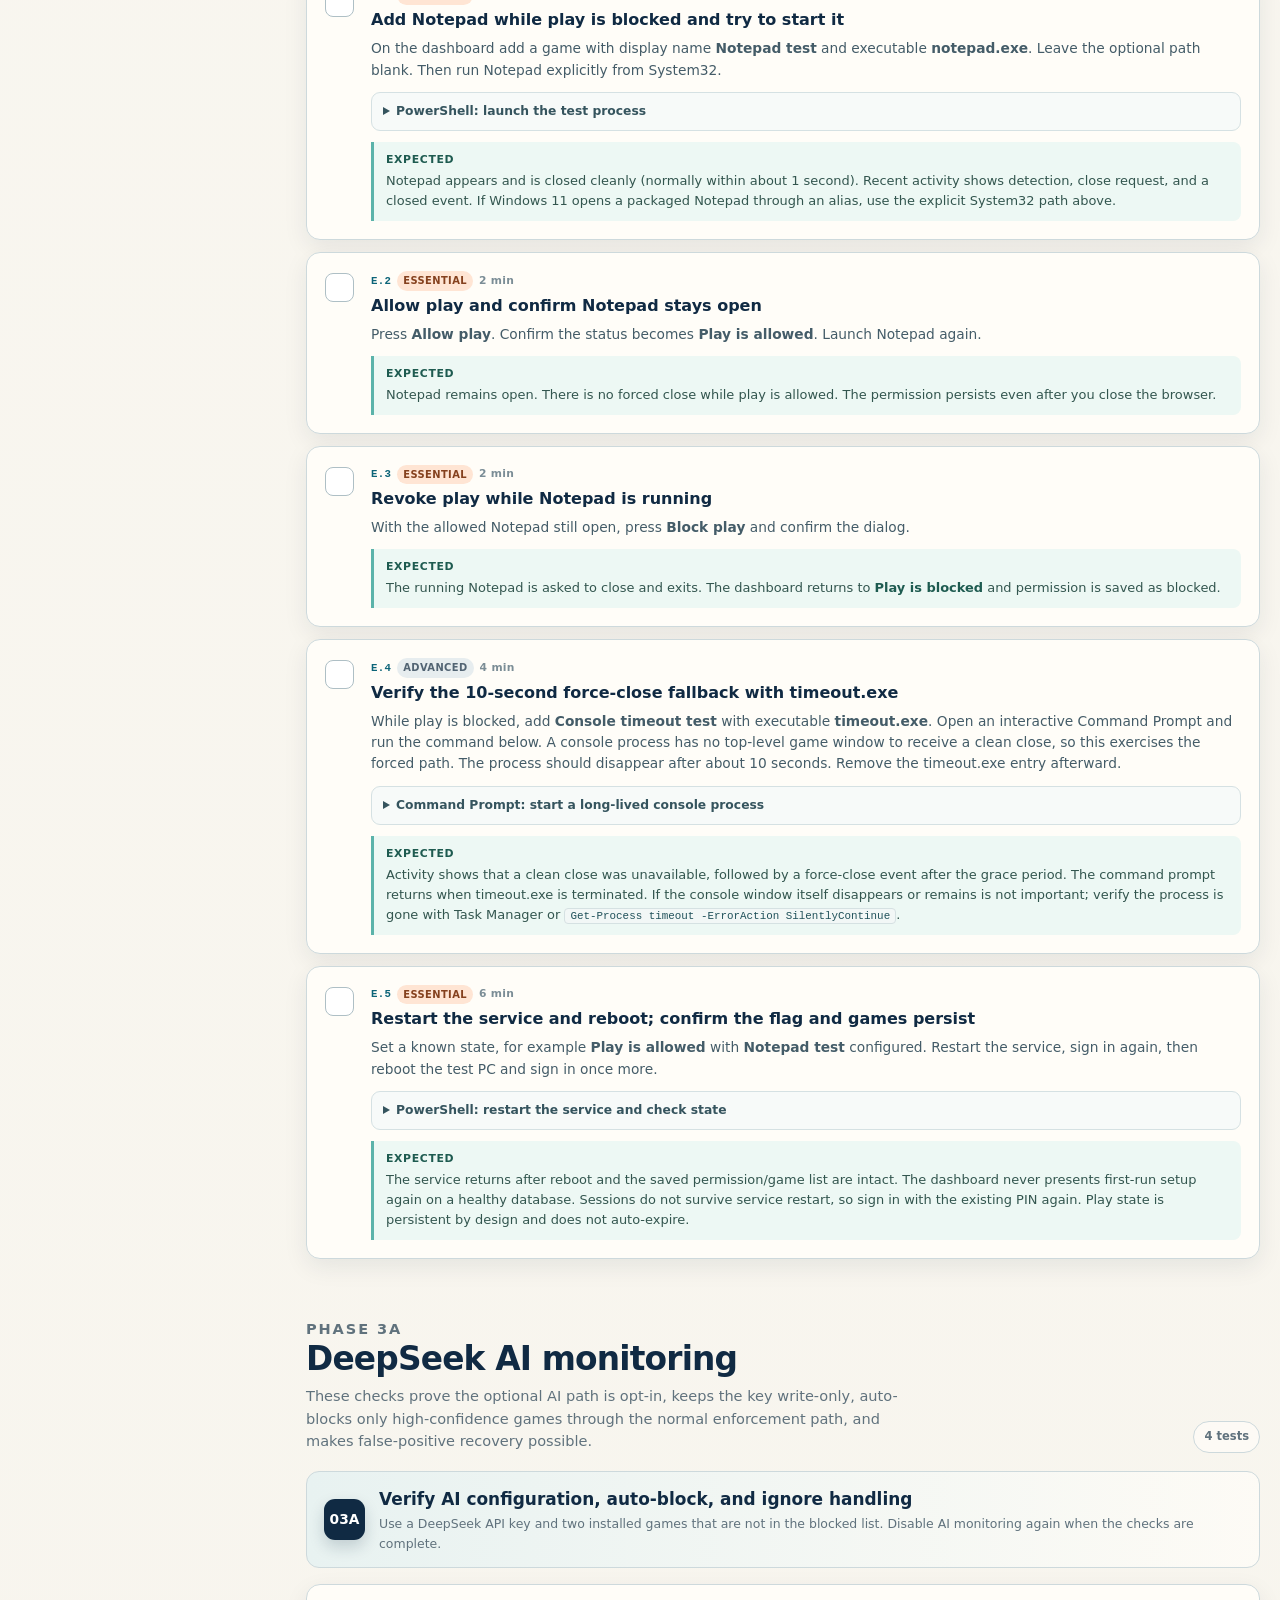
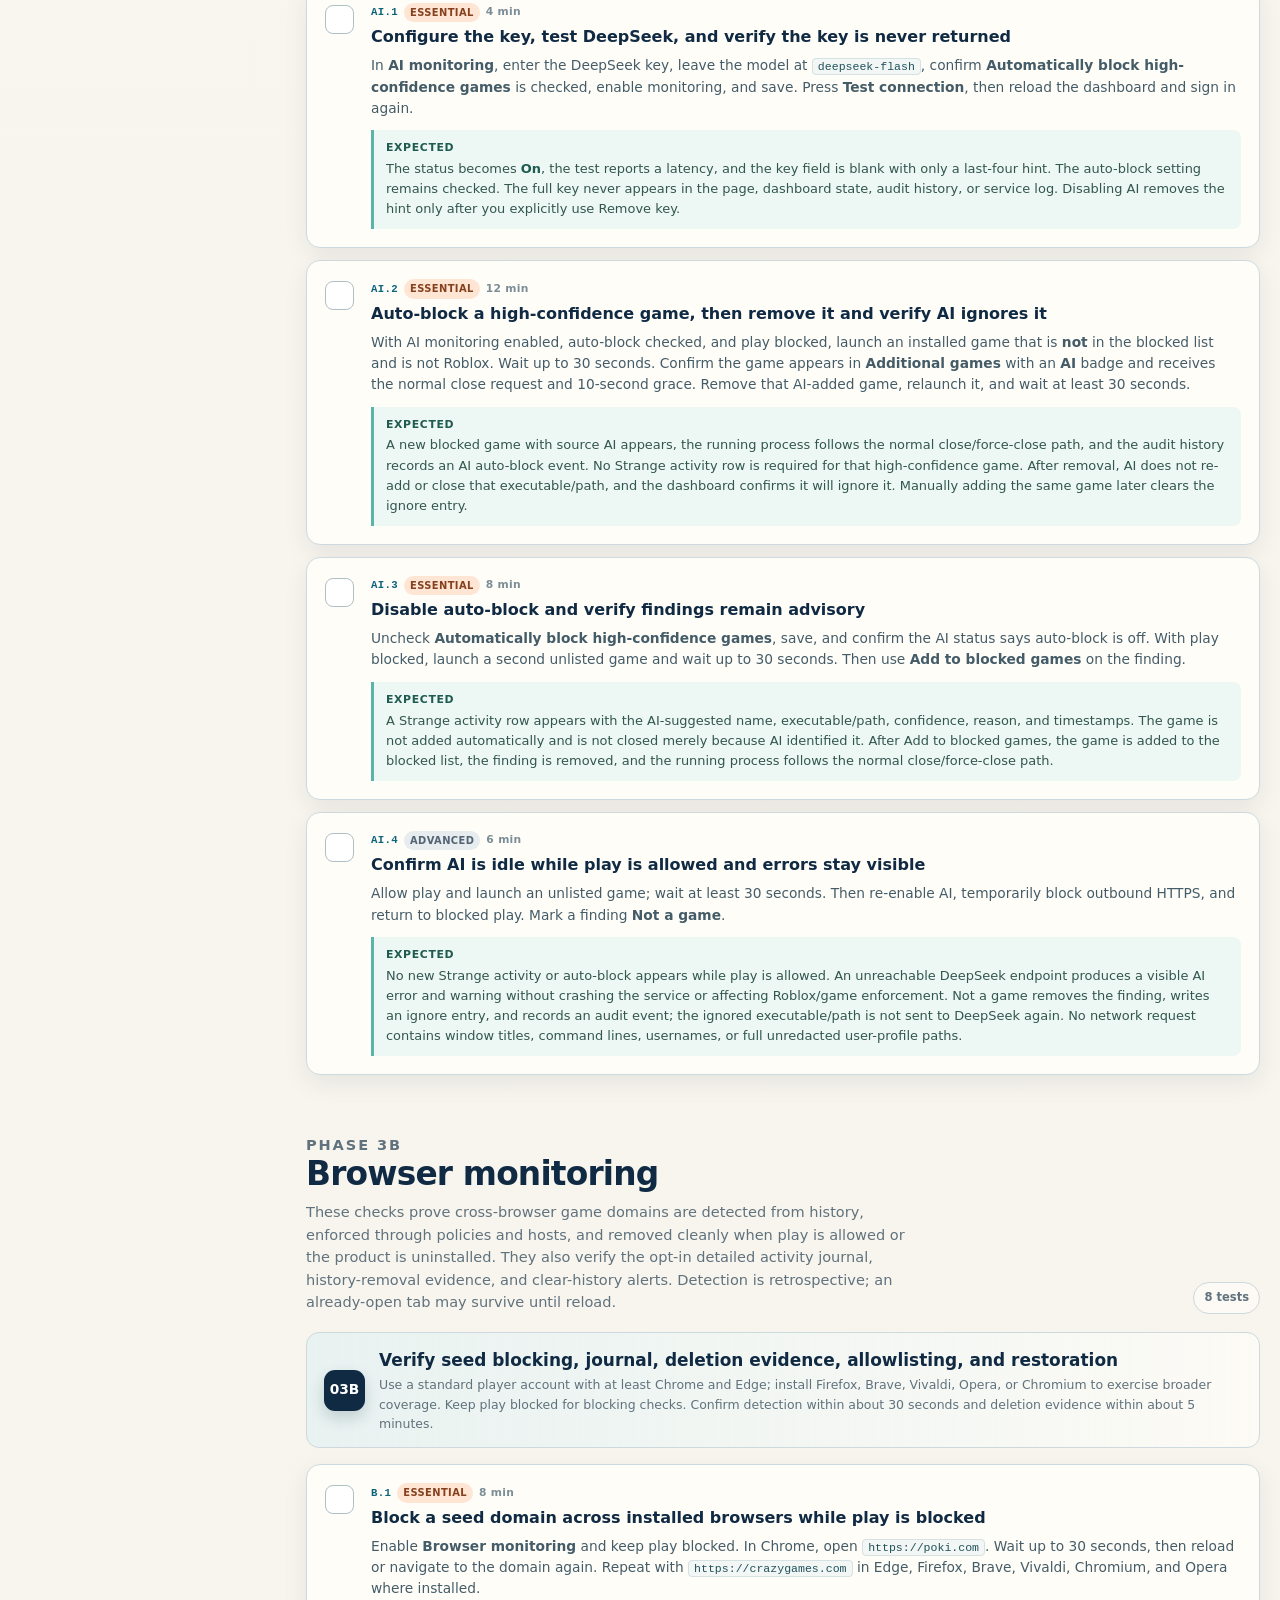
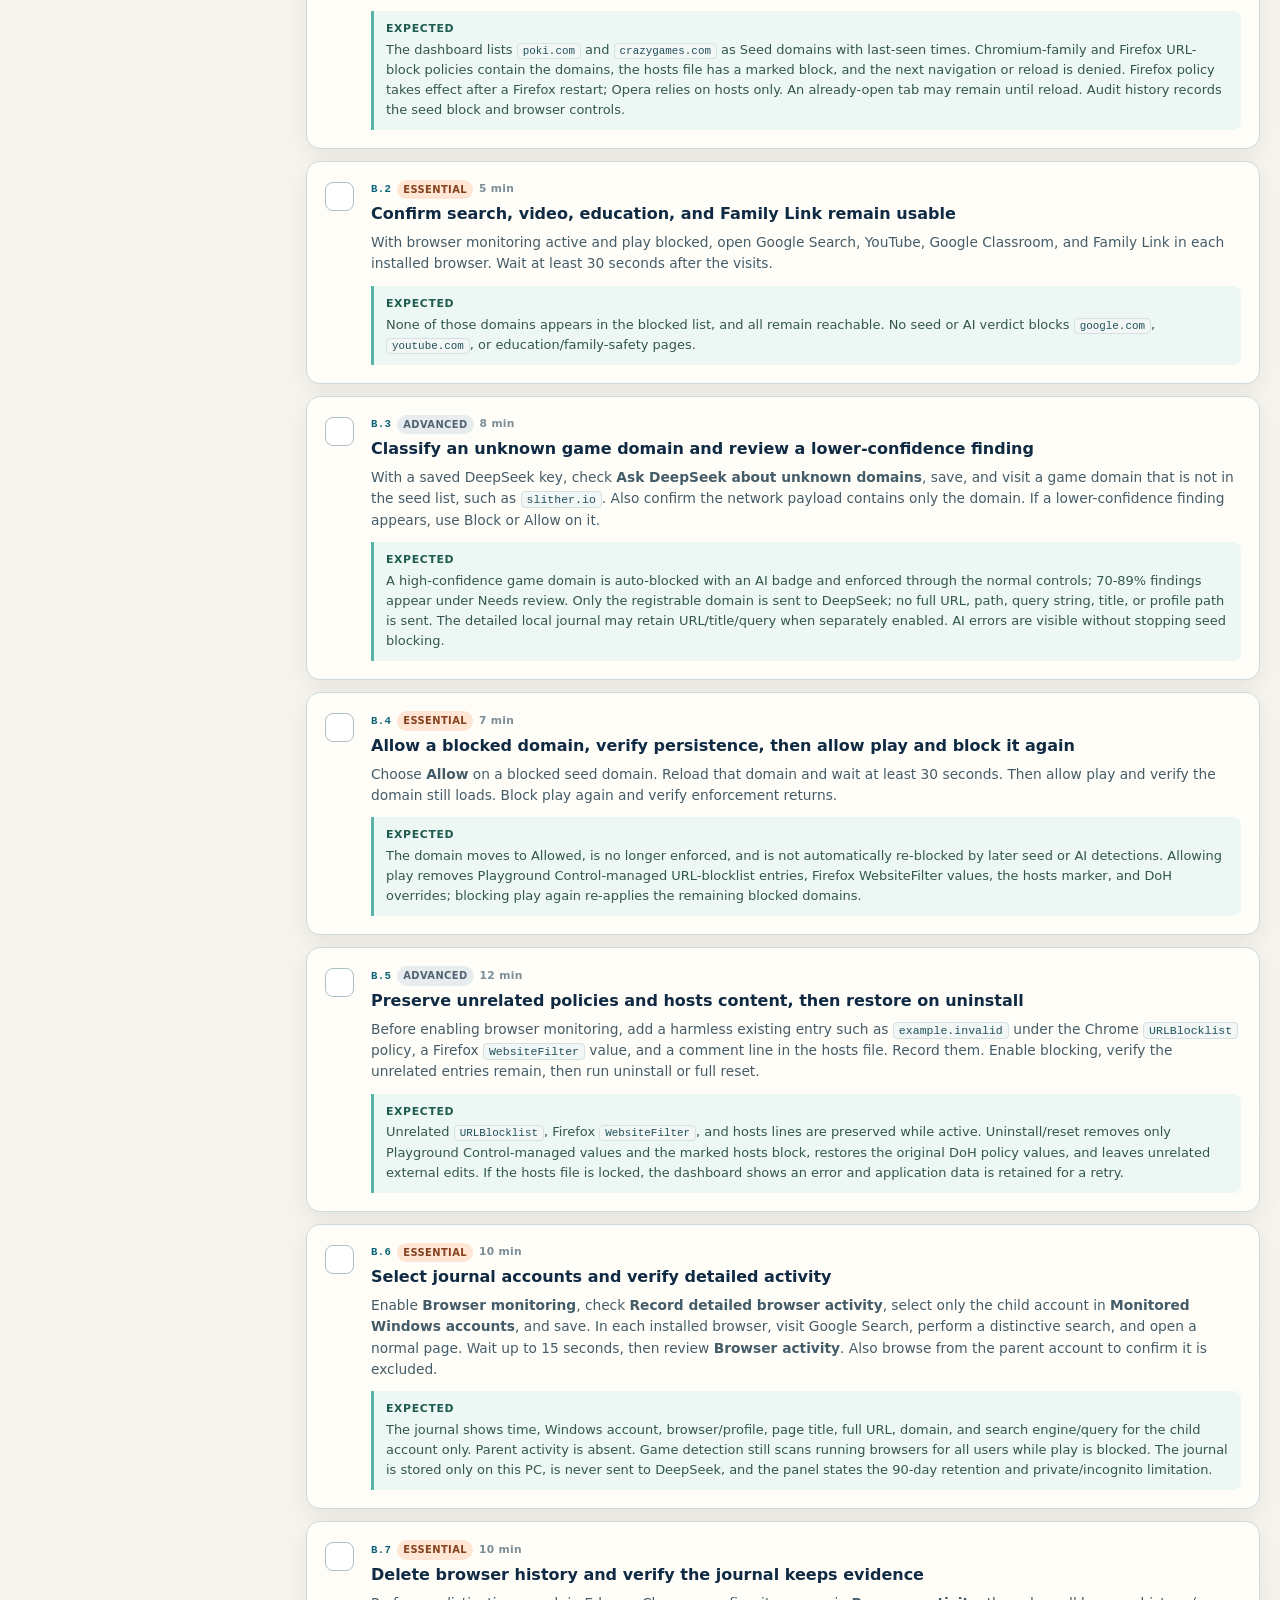
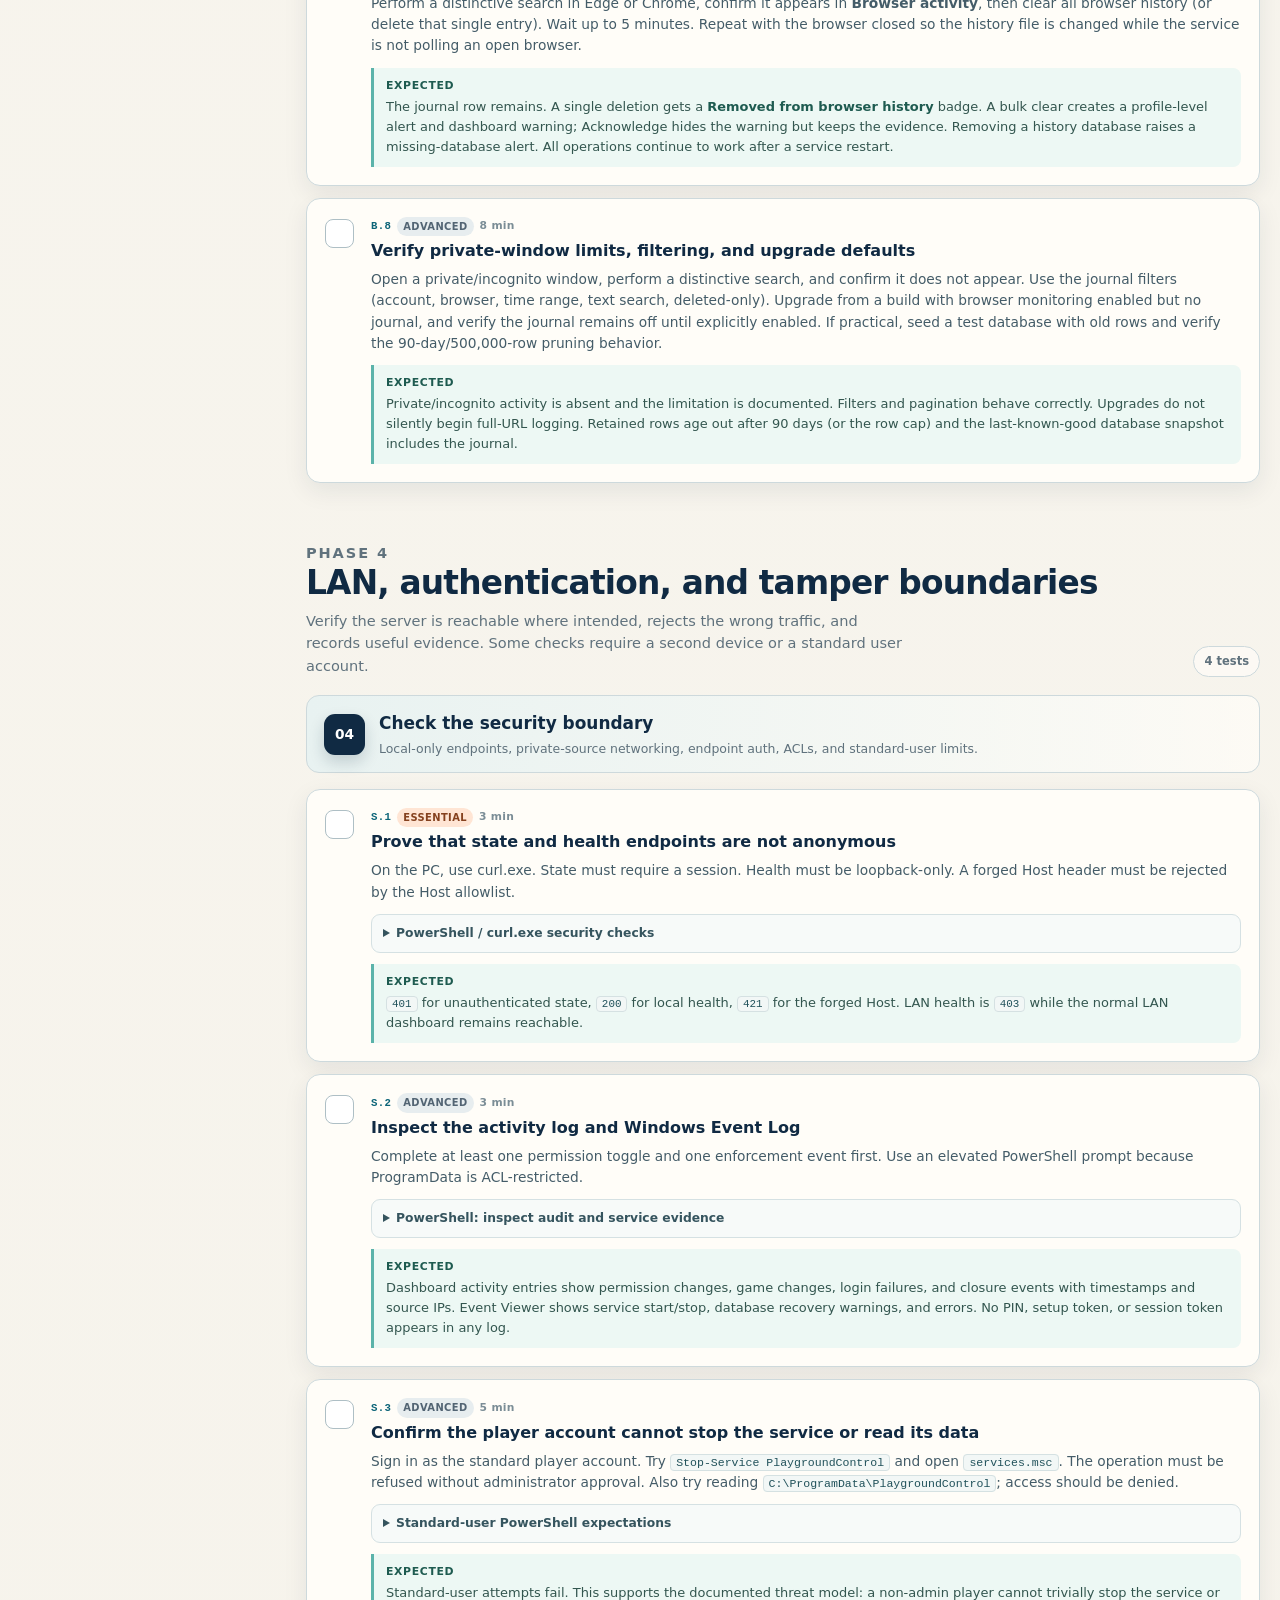
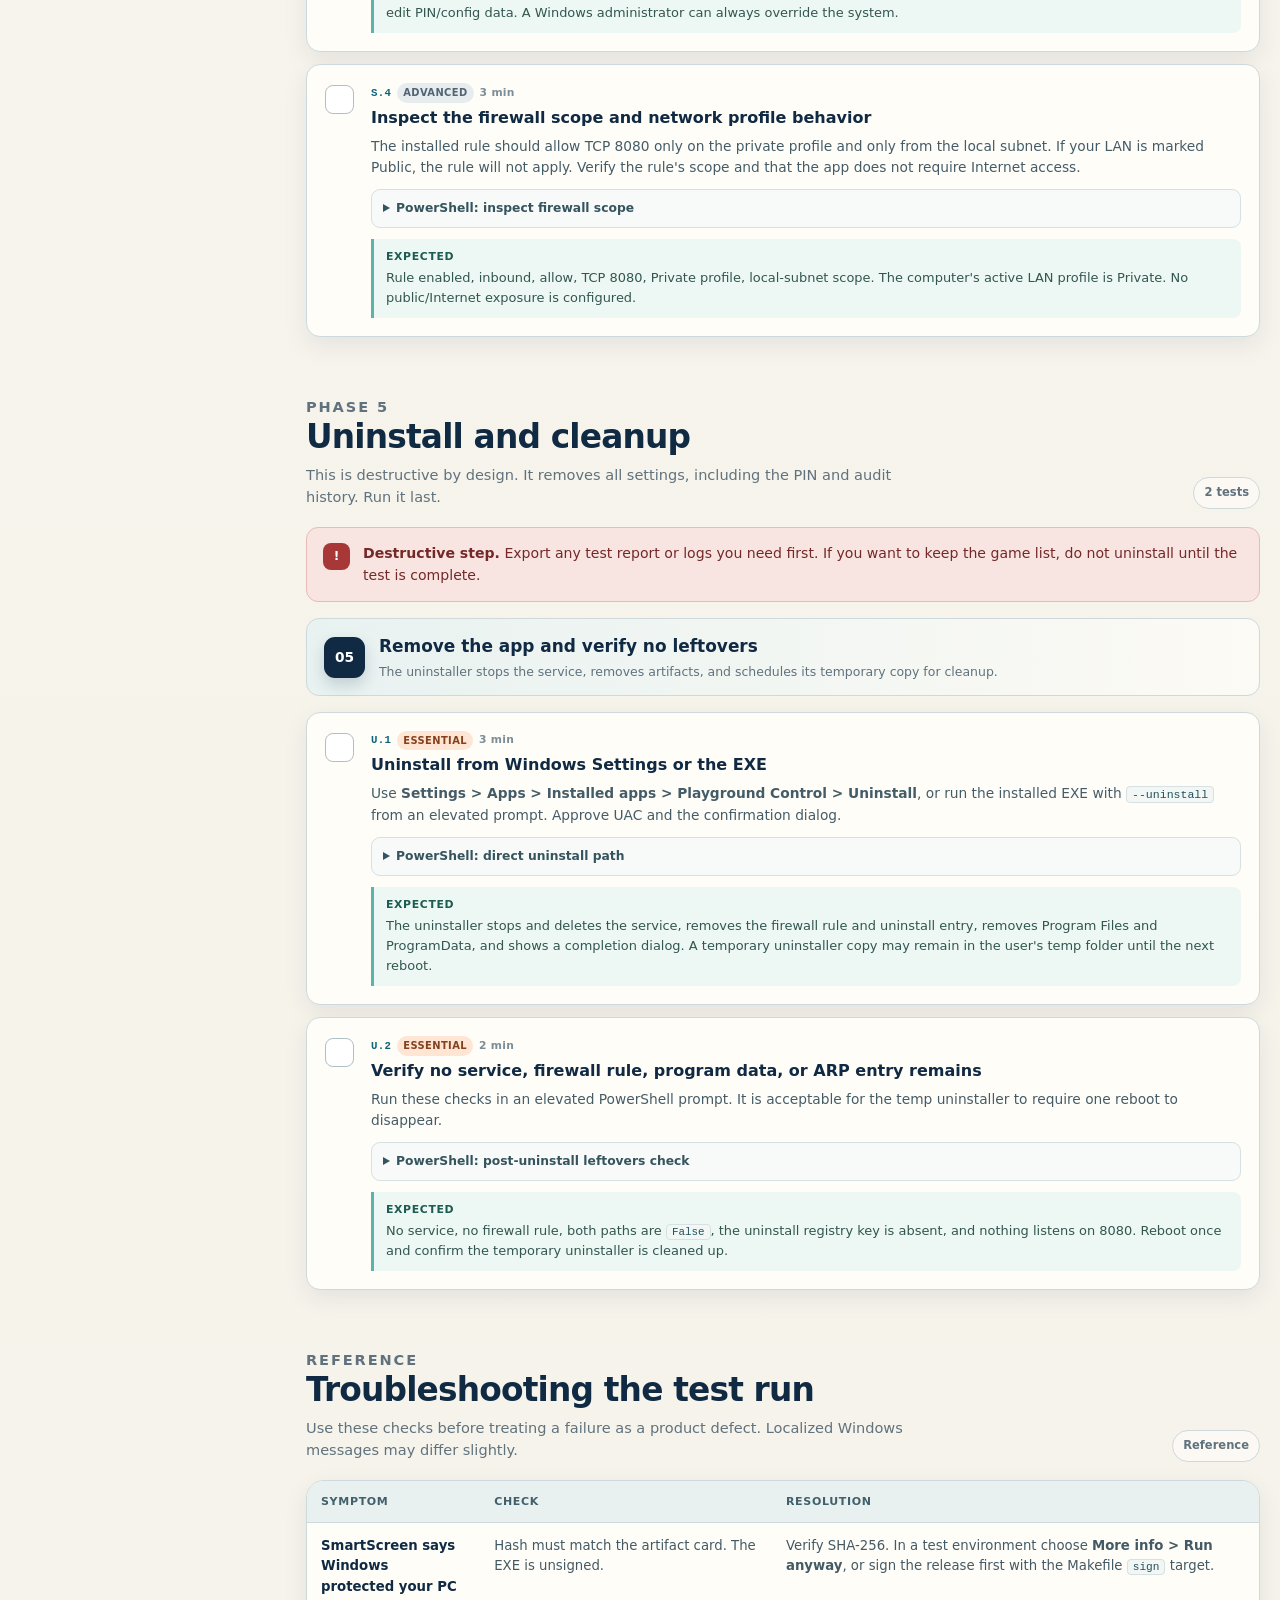
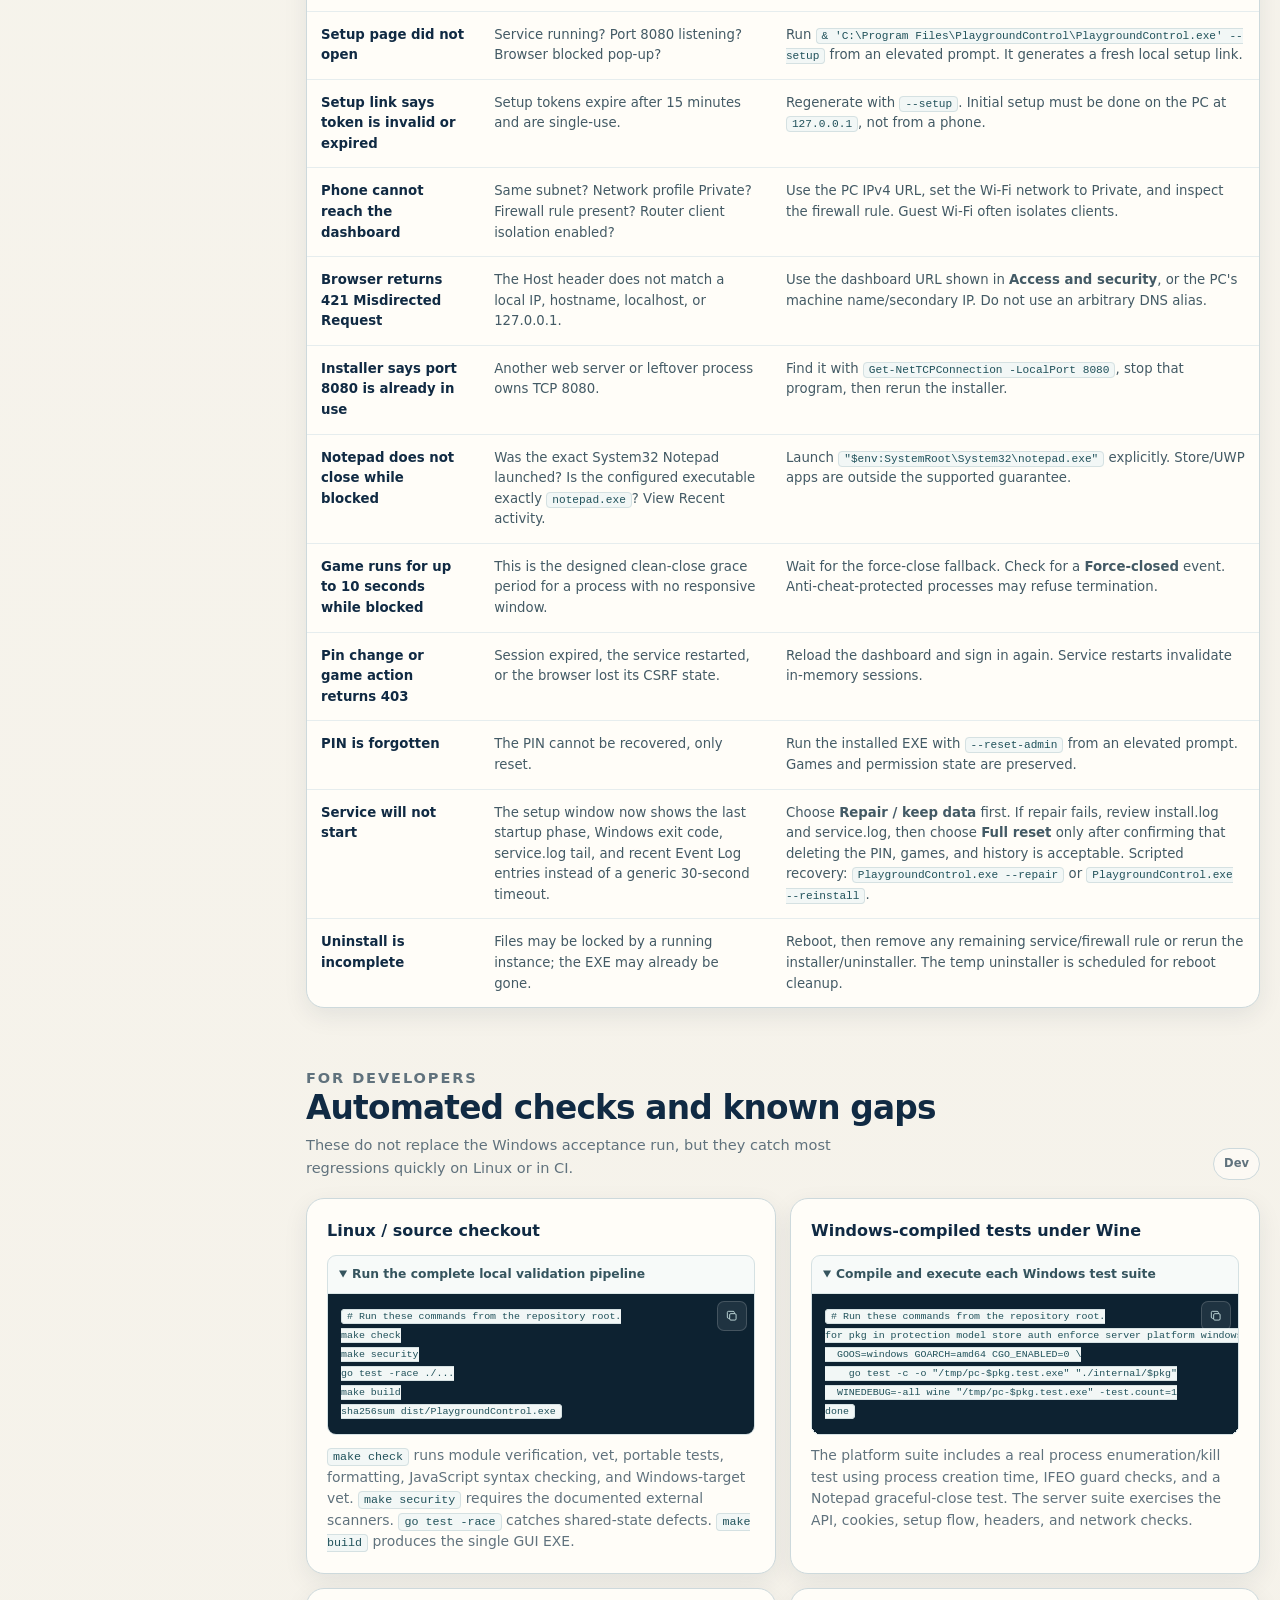
==== commit 985ecee3: "Release v1.5.1: security patch for x/crypto advisory Upgrade golang.org/x/crypto to v0.59.0 and refr" ====
--- a/TESTING.html
+++ b/TESTING.html
@@ -1245,7 +1245,7 @@
         </svg>
       </span>
       <p class="brand-name">Playground Control</p>
-      <span class="release-chip">v1.5.0</span>
+      <span class="release-chip">v1.5.1</span>
       <span class="release-chip">Windows 10/11 x64</span>
       <span class="mini-chip">Acceptance guide</span>
     </div>
@@ -1272,7 +1272,7 @@
         <p class="artifact-label">Release artifact</p>
         <p class="artifact-name">PlaygroundControl.exe</p>
         <dl class="artifact-meta">
-          <dt>Build</dt><dd>1.5.0, single self-installing EXE</dd>
+          <dt>Build</dt><dd>1.5.1, single self-installing EXE</dd>
           <dt>Target</dt><dd>Windows 10/11 x64, no runtime install</dd>
           <dt>Size</dt><dd>About 12 MiB</dd>
           <dt>Status</dt><dd>Unsigned test build</dd>
@@ -1544,7 +1544,7 @@
 # Expected shape:
 # {
 #   "ok": true,
-#   "version": "1.5.0",
+#   "version": "1.5.1",
 #   "setup": true
 # }</code></pre><button class="copy-code" type="button" aria-label="Copy command" title="Copy"><svg viewBox="0 0 24 24" fill="none" aria-hidden="true"><rect x="8" y="8" width="11" height="11" rx="2" stroke="currentColor" stroke-width="1.5"/><path d="M16 8V6a2 2 0 0 0-2-2H6a2 2 0 0 0-2 2v8a2 2 0 0 0 2 2h2" stroke="currentColor" stroke-width="1.5"/></svg></button></div>
               </details>
@@ -2398,7 +2398,7 @@
     </section>
 
     <footer>
-      <p>Playground Control v1.5.0 acceptance guide. Generated for the current release artifact.</p>
+      <p>Playground Control v1.5.1 acceptance guide. Generated for the current release artifact.</p>
       <p>This page is self-contained and does not load remote fonts, scripts, images, or analytics. Use Print / save PDF for an offline copy.</p>
     </footer>
   </main>
